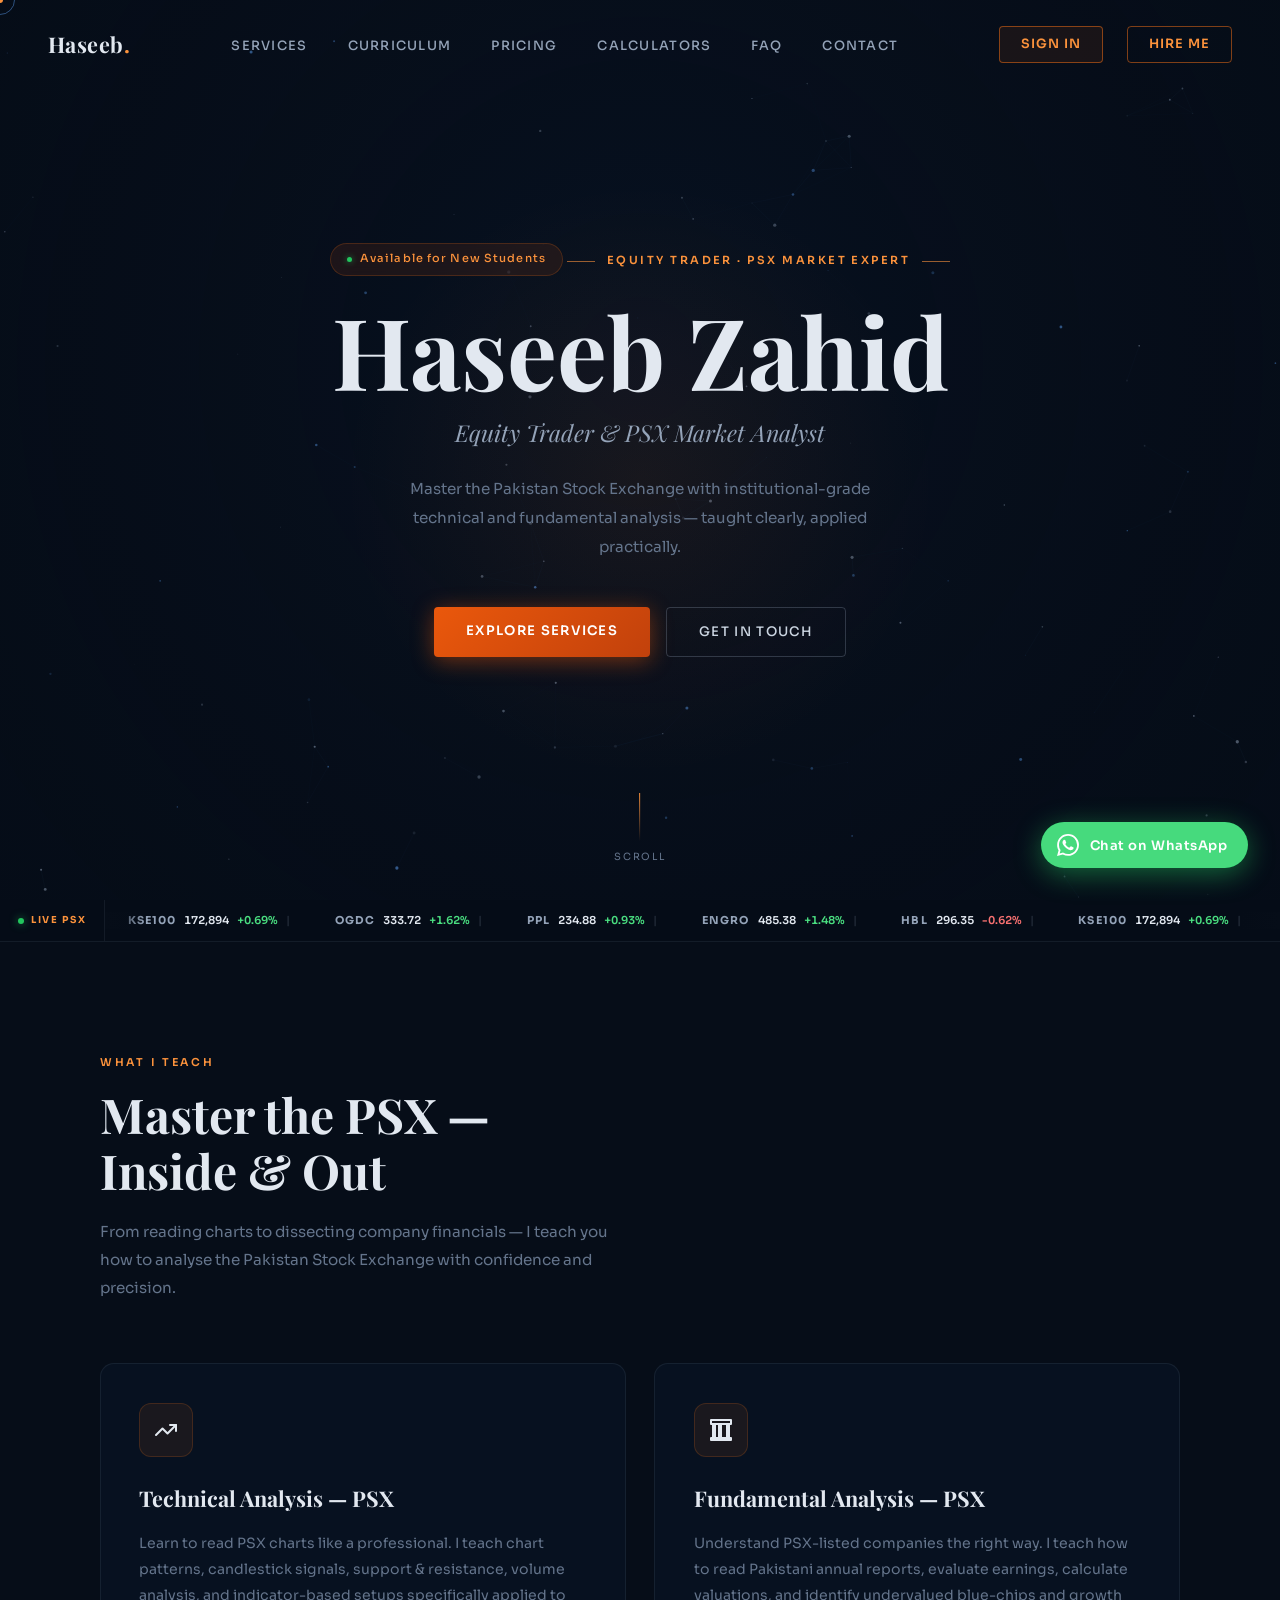
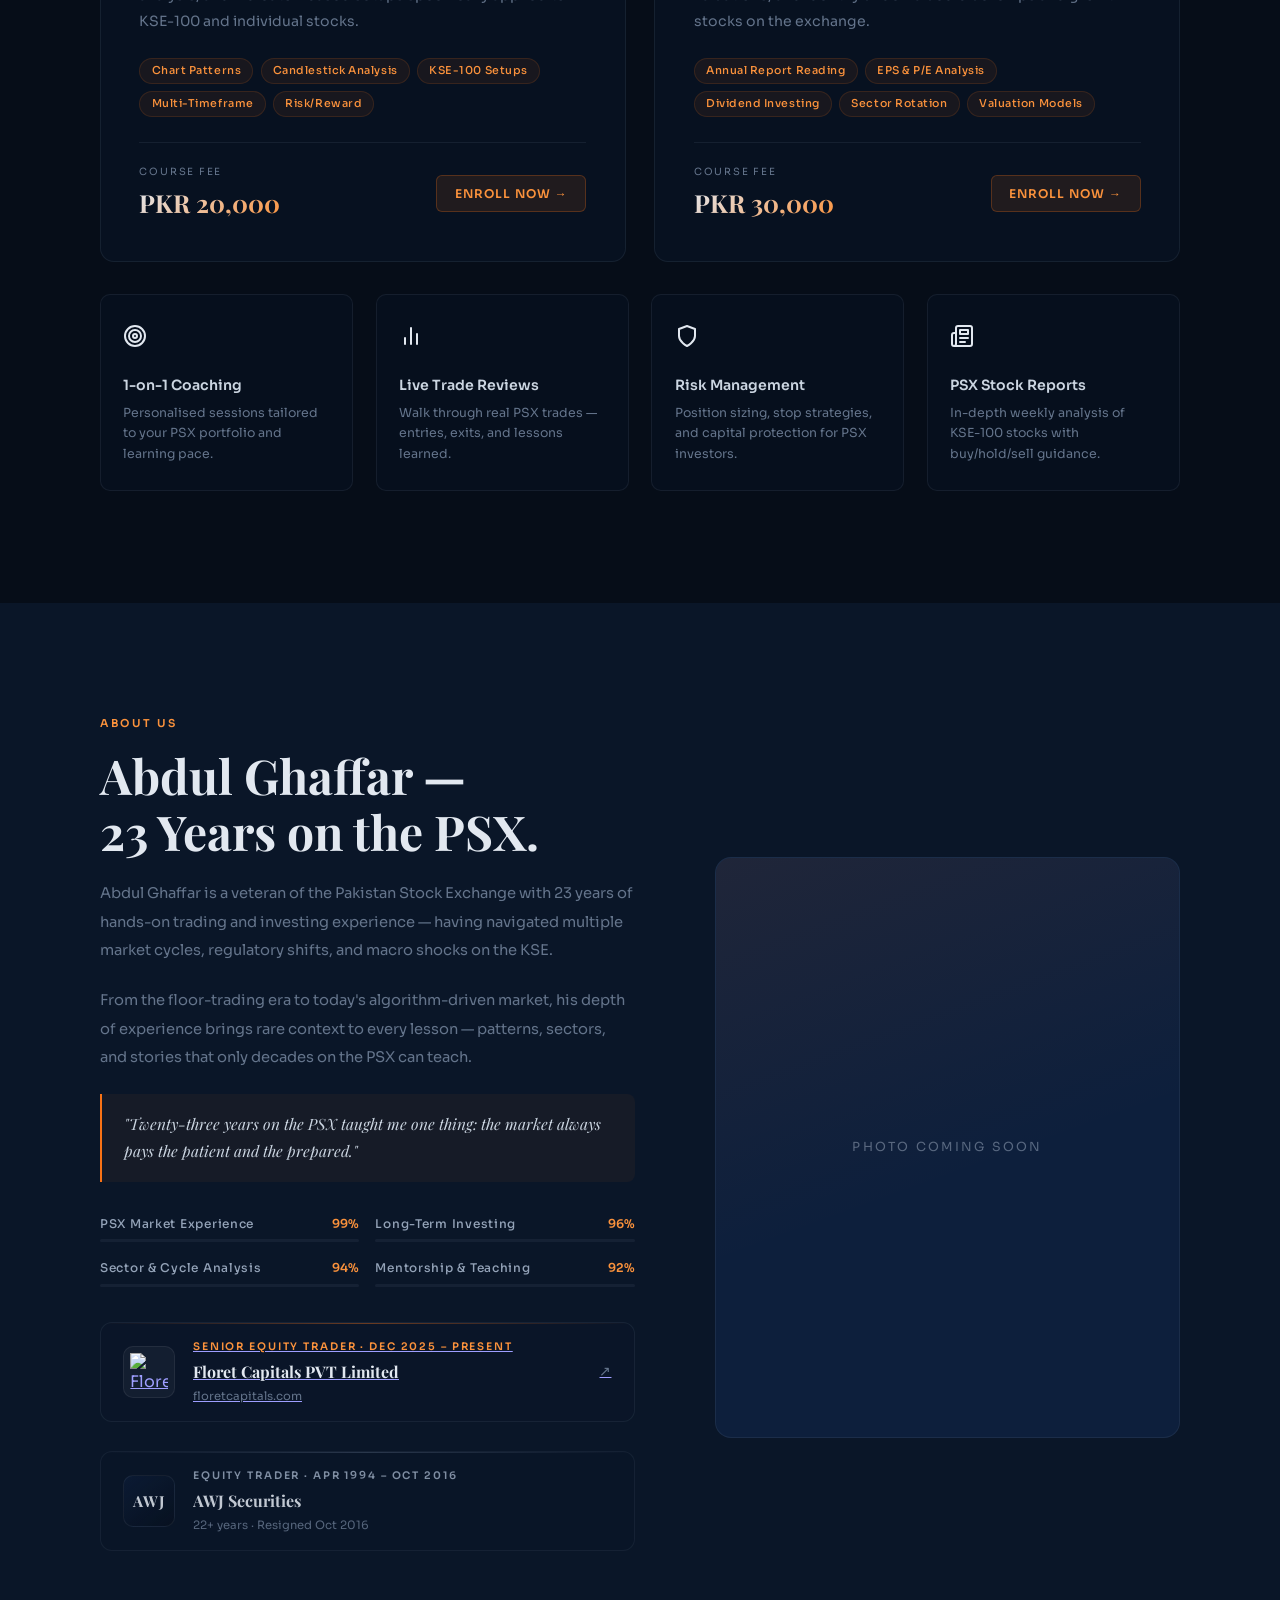
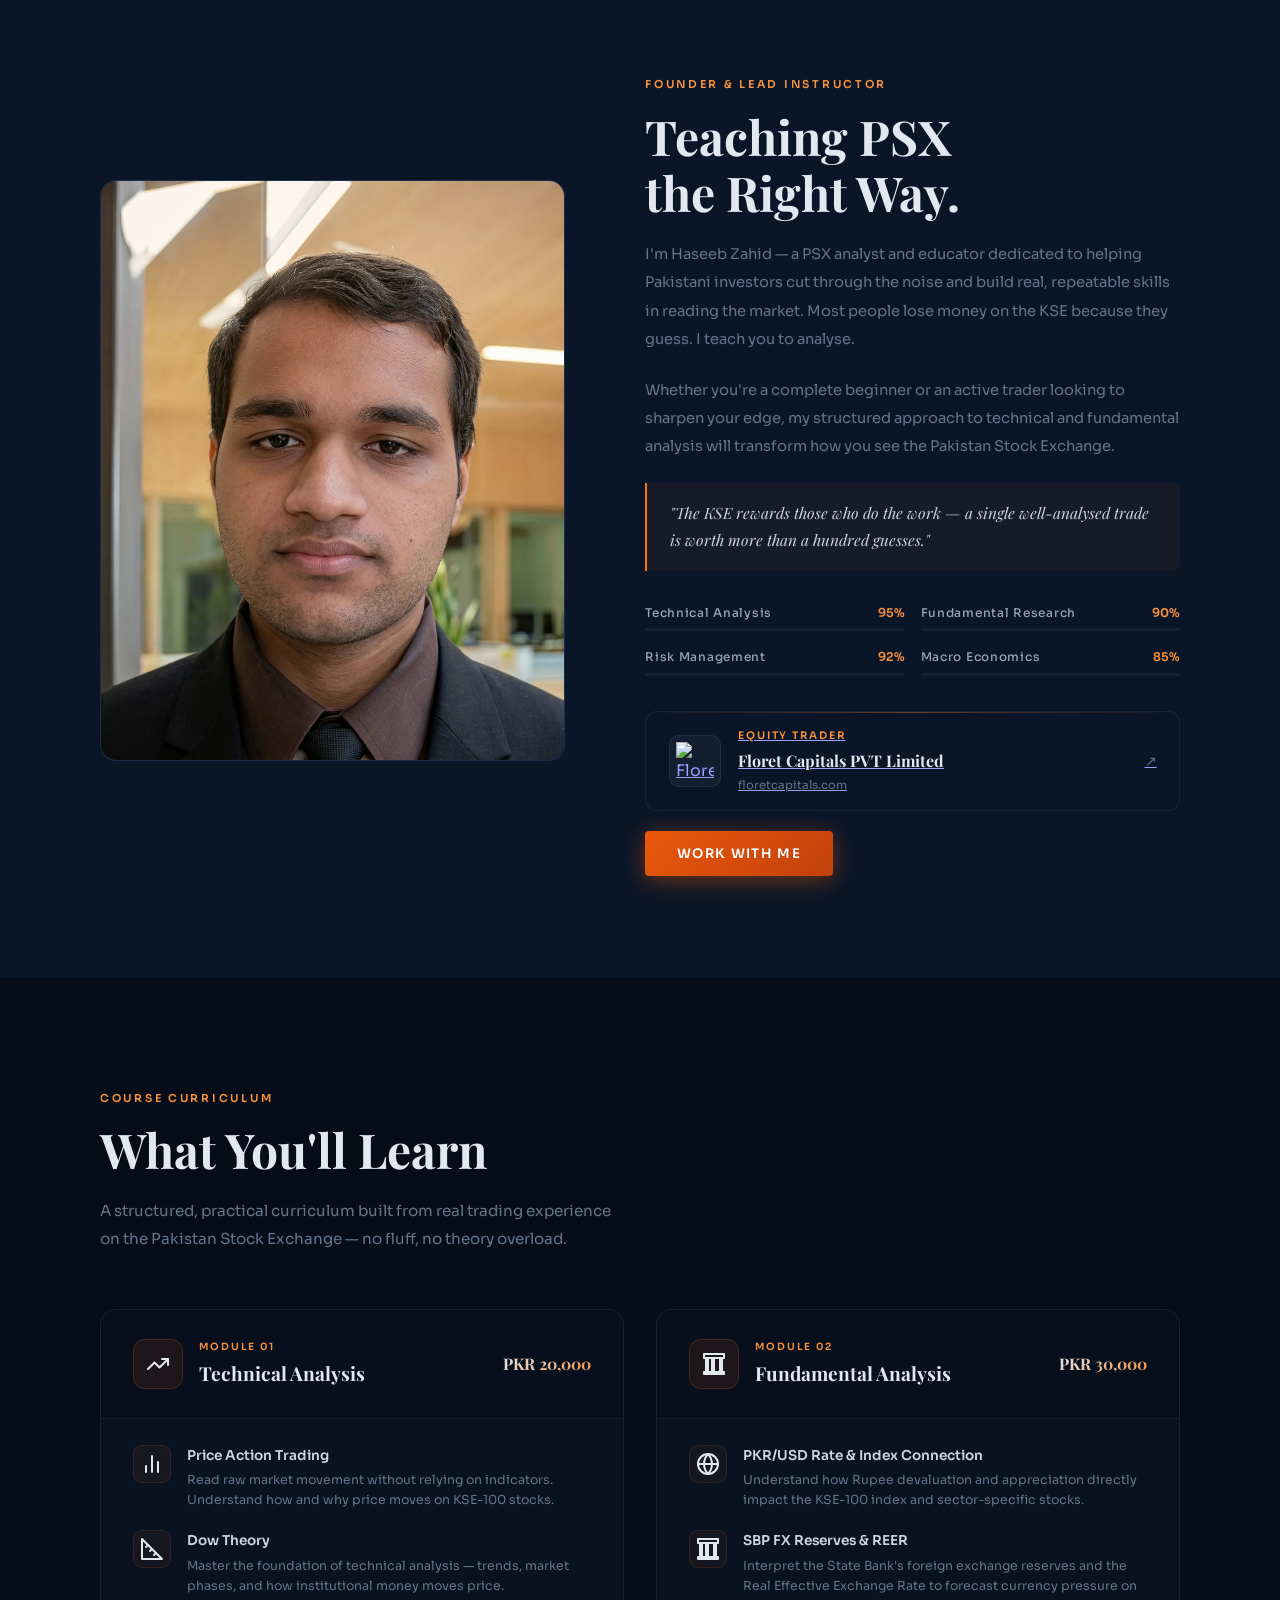
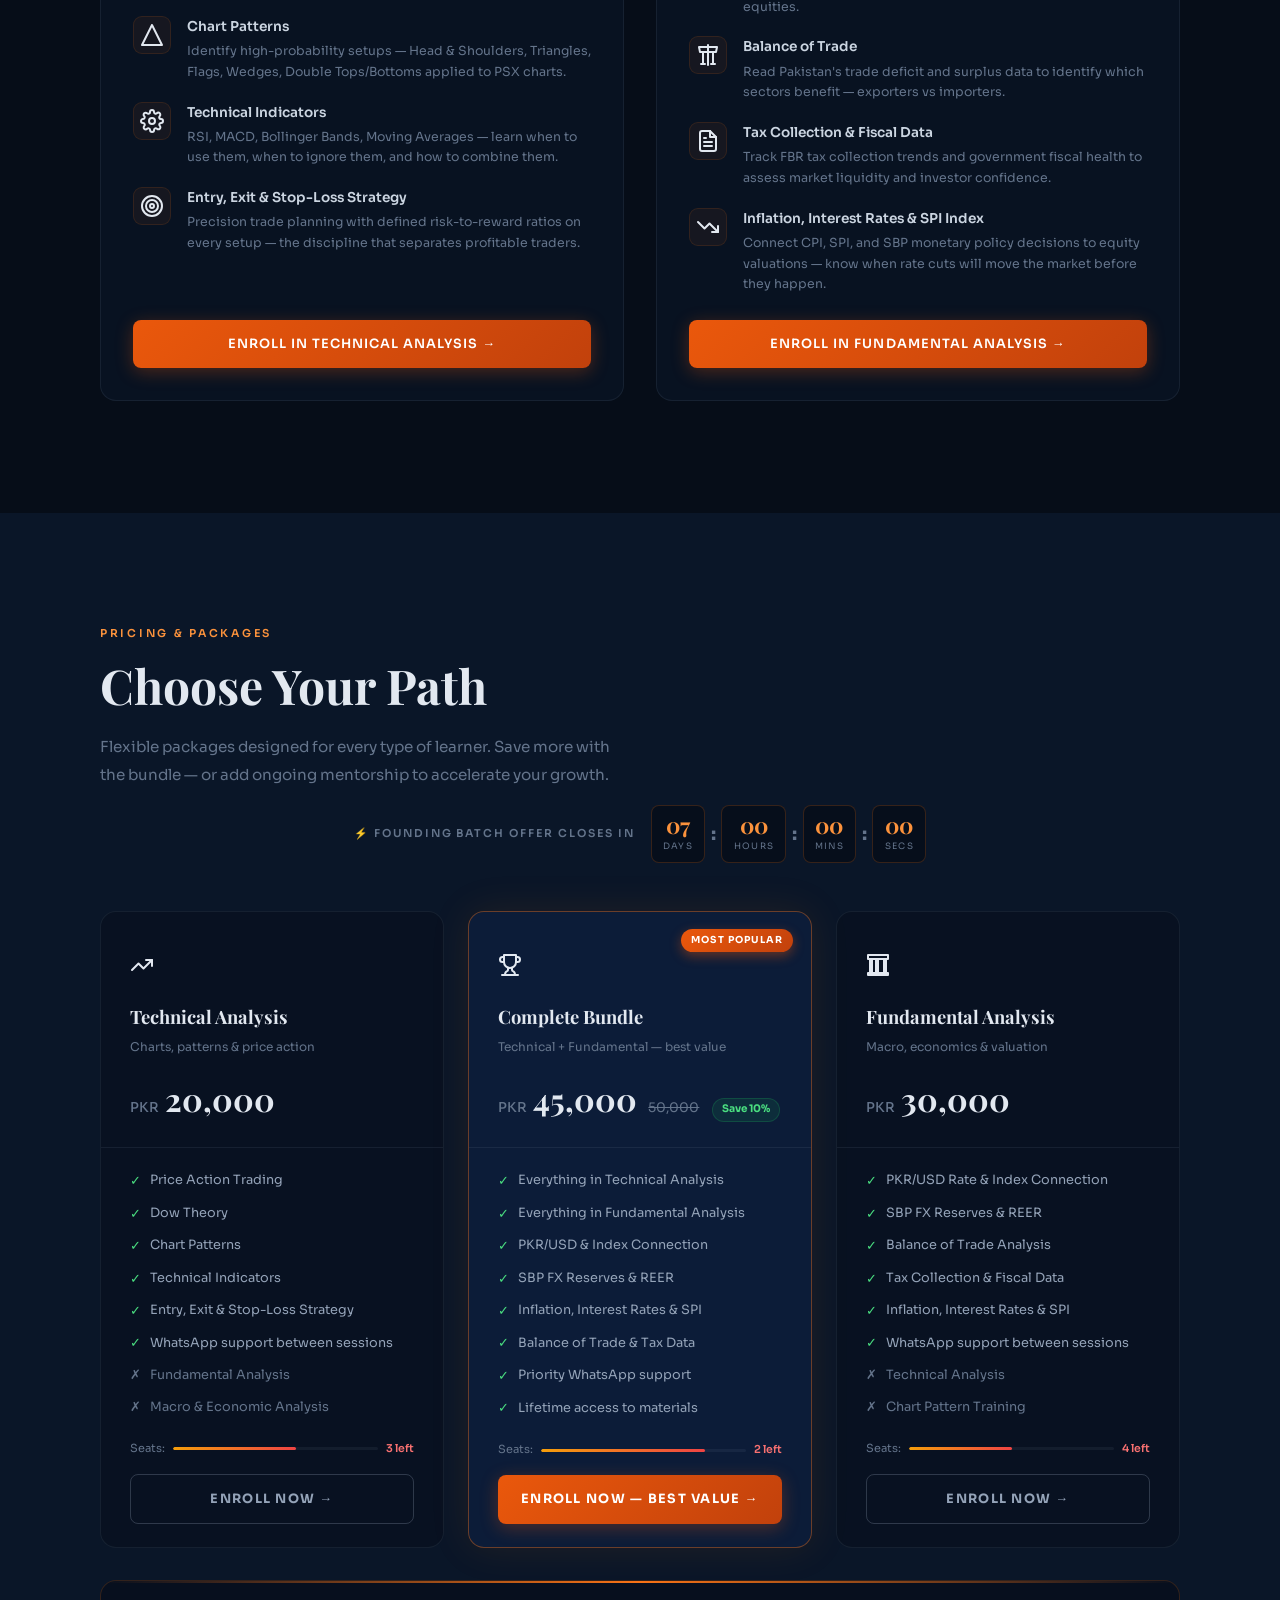
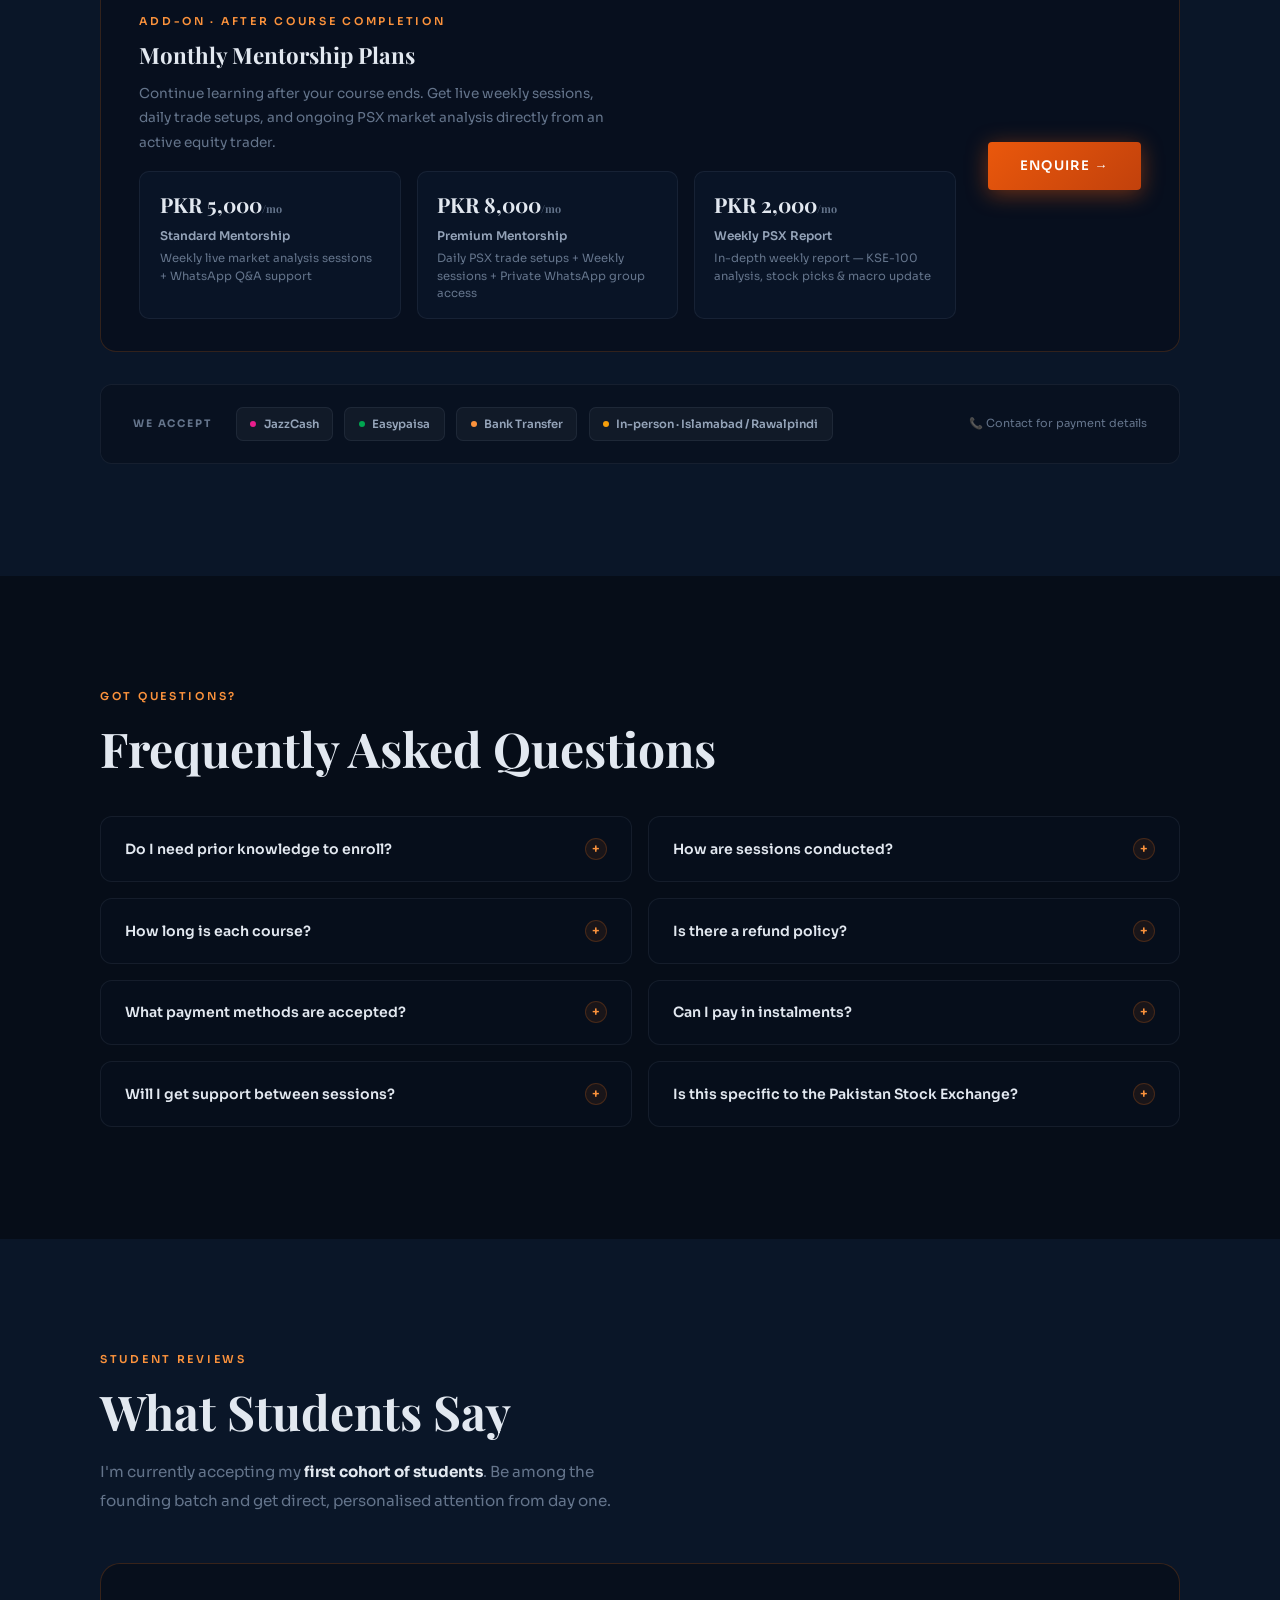
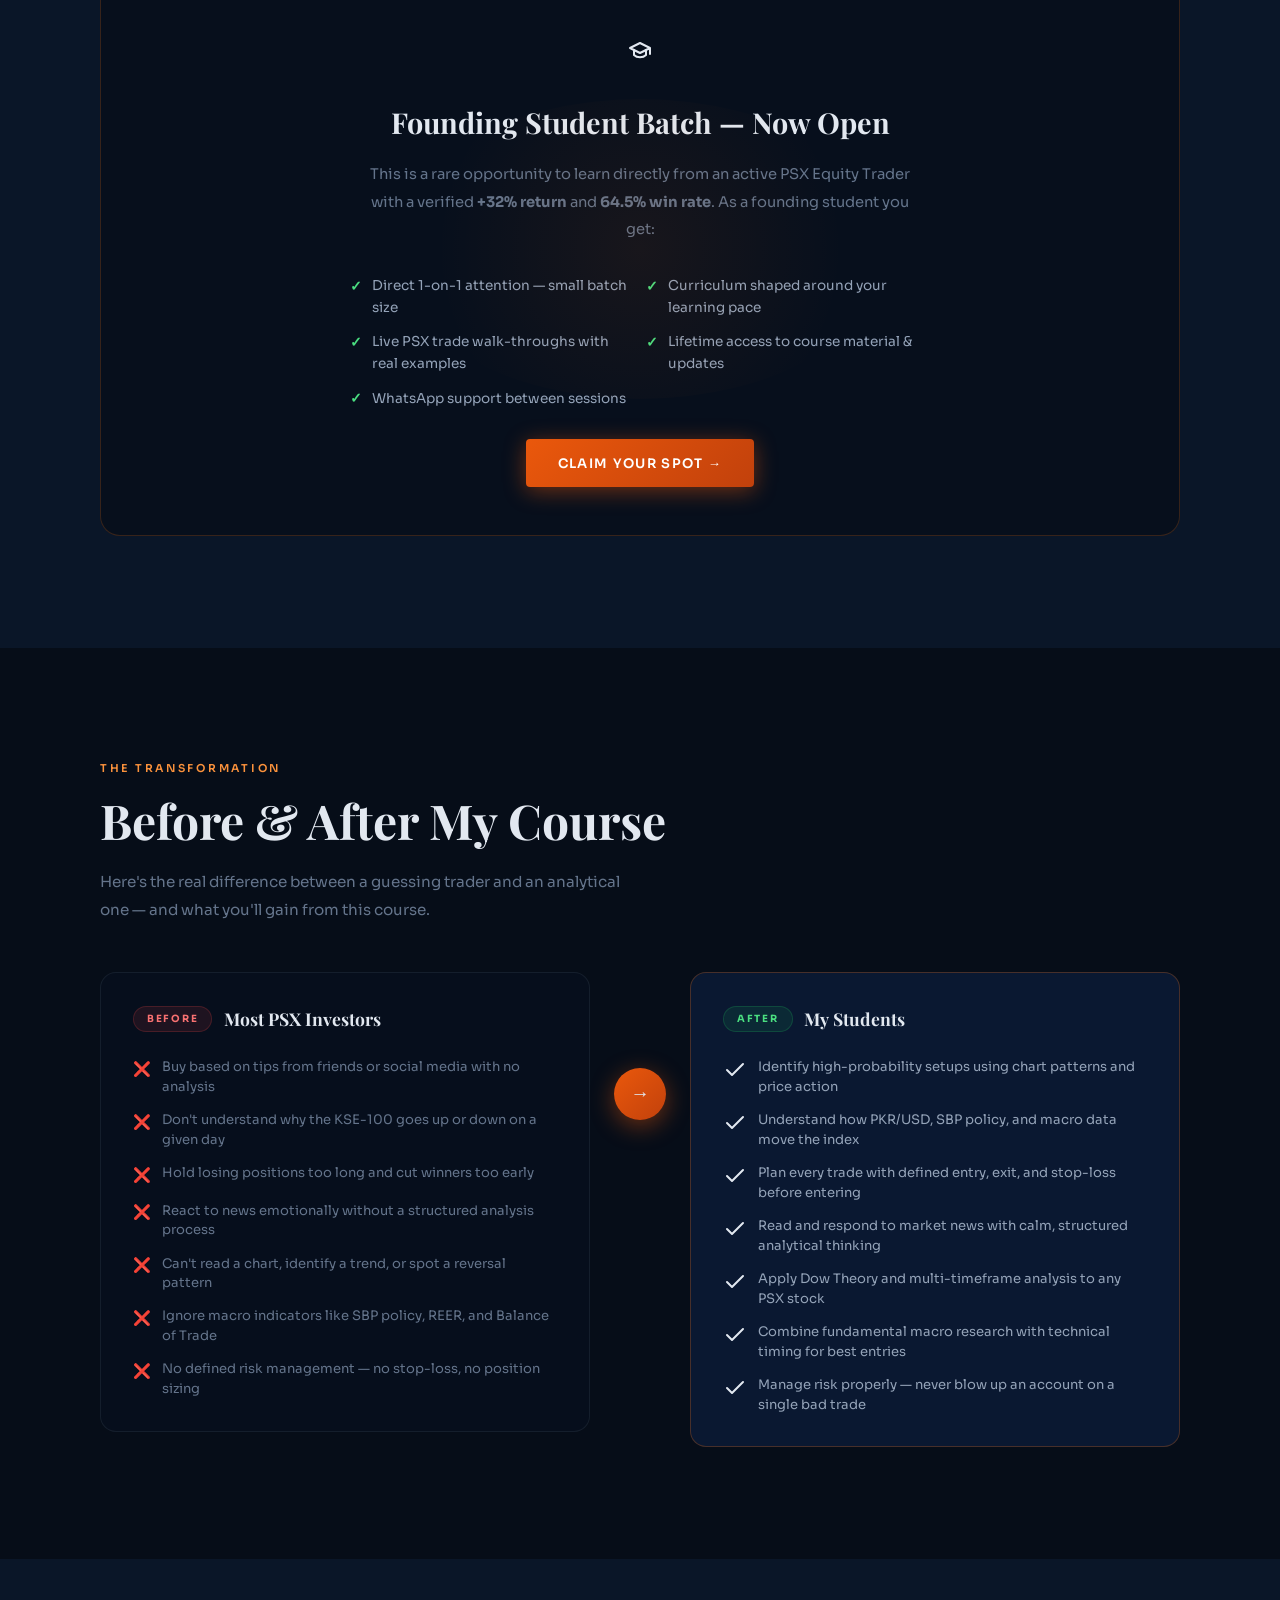
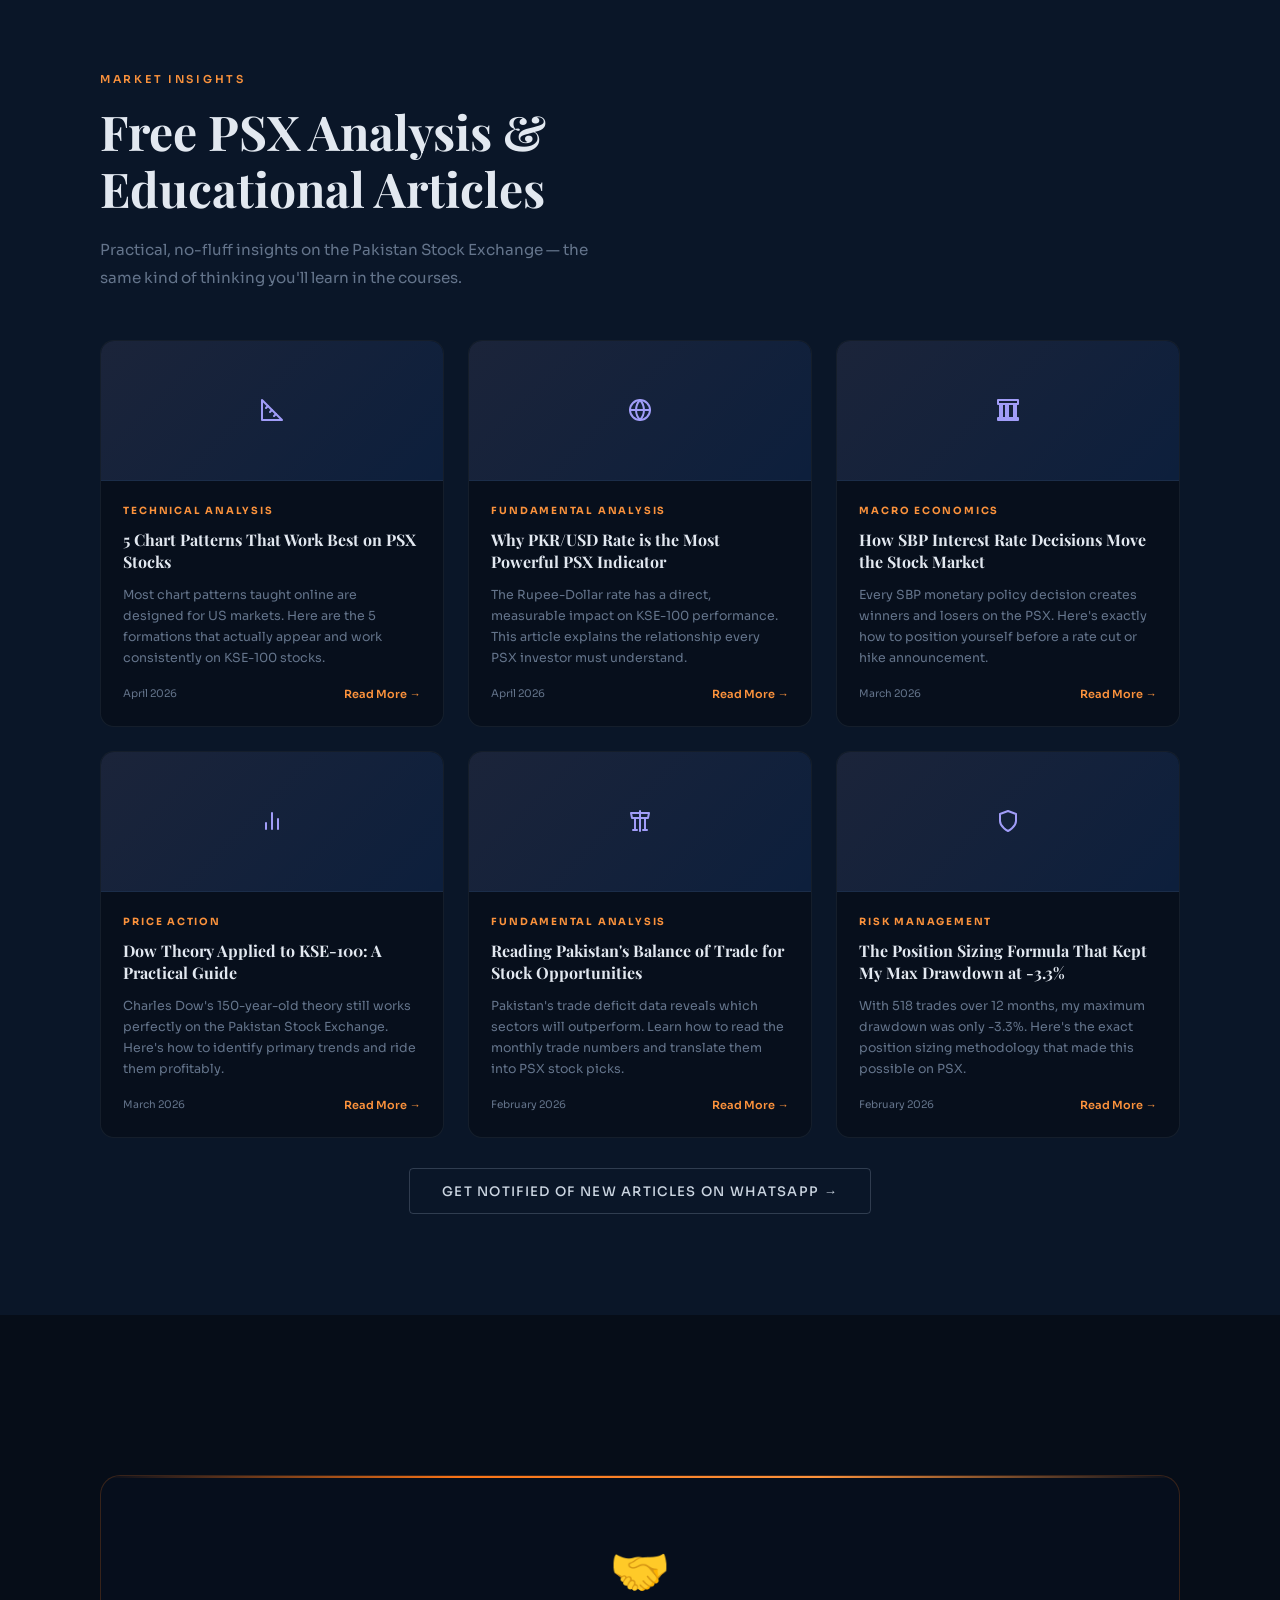
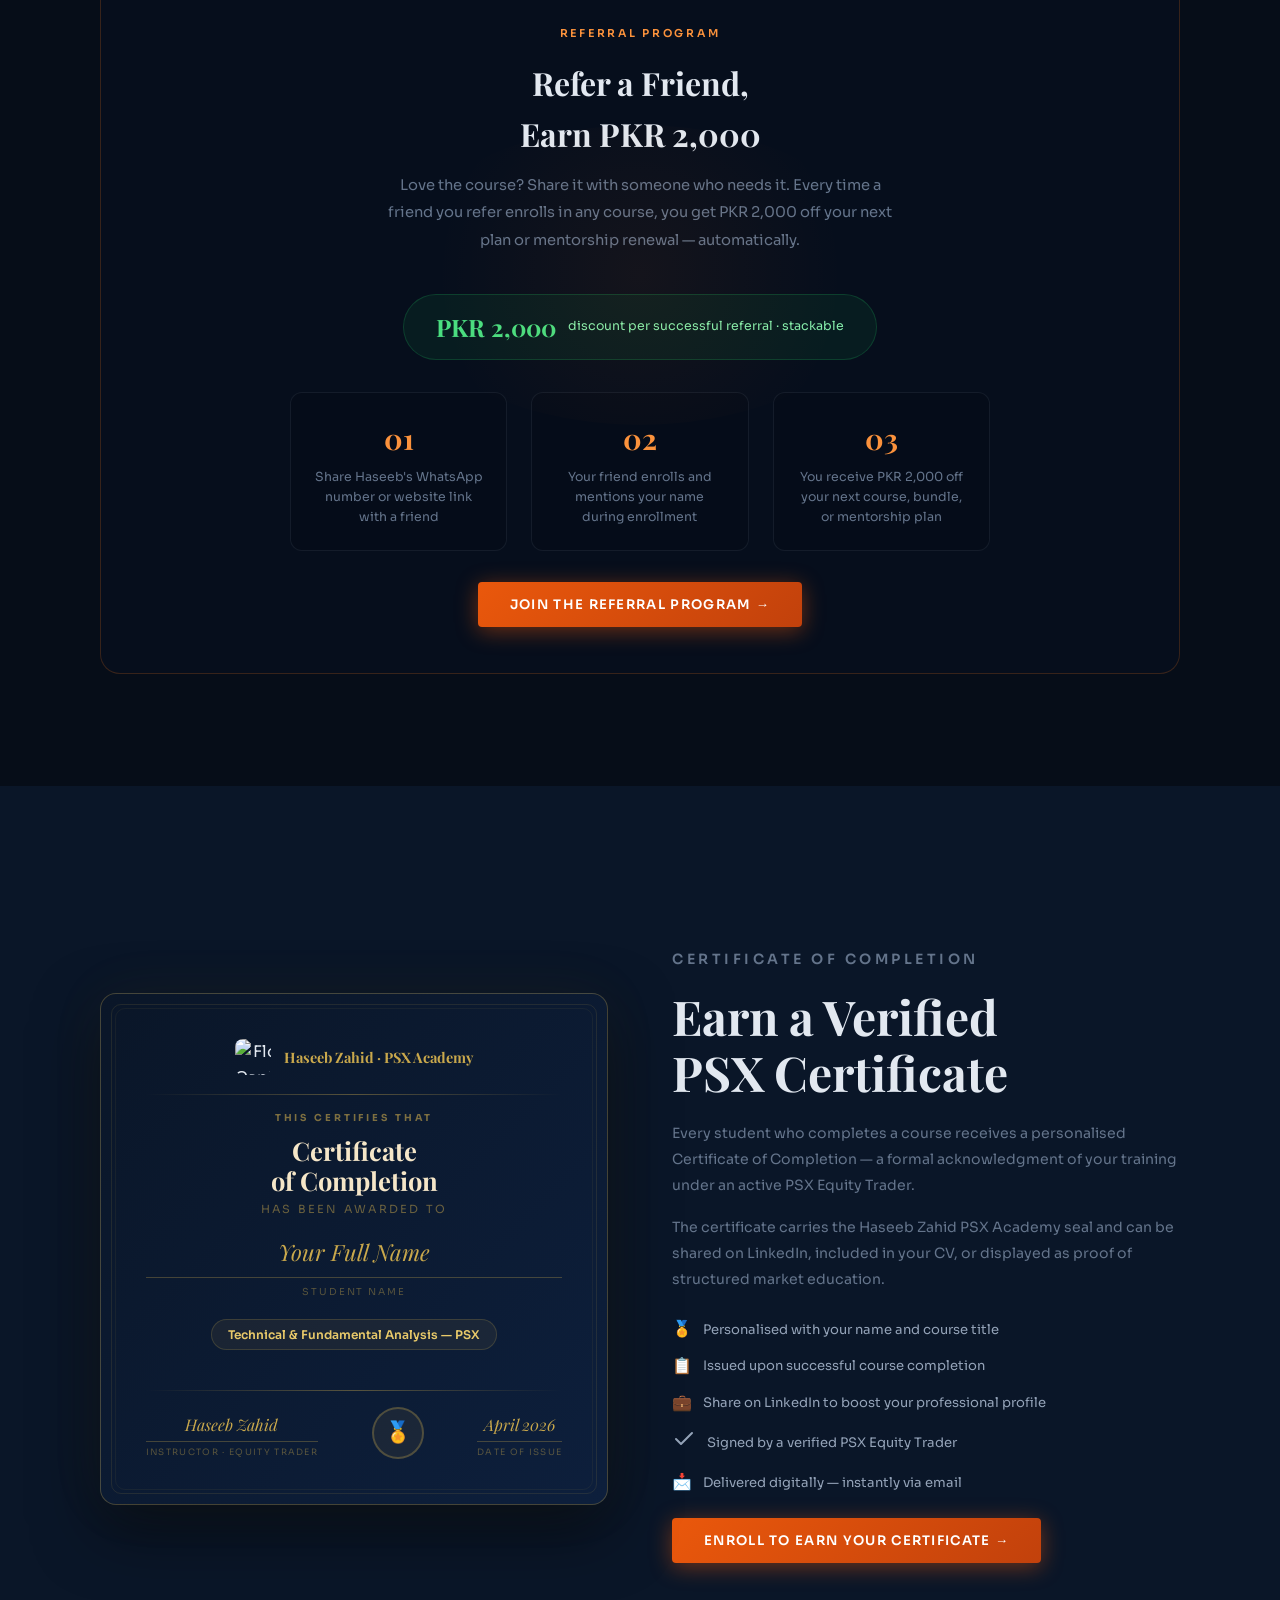
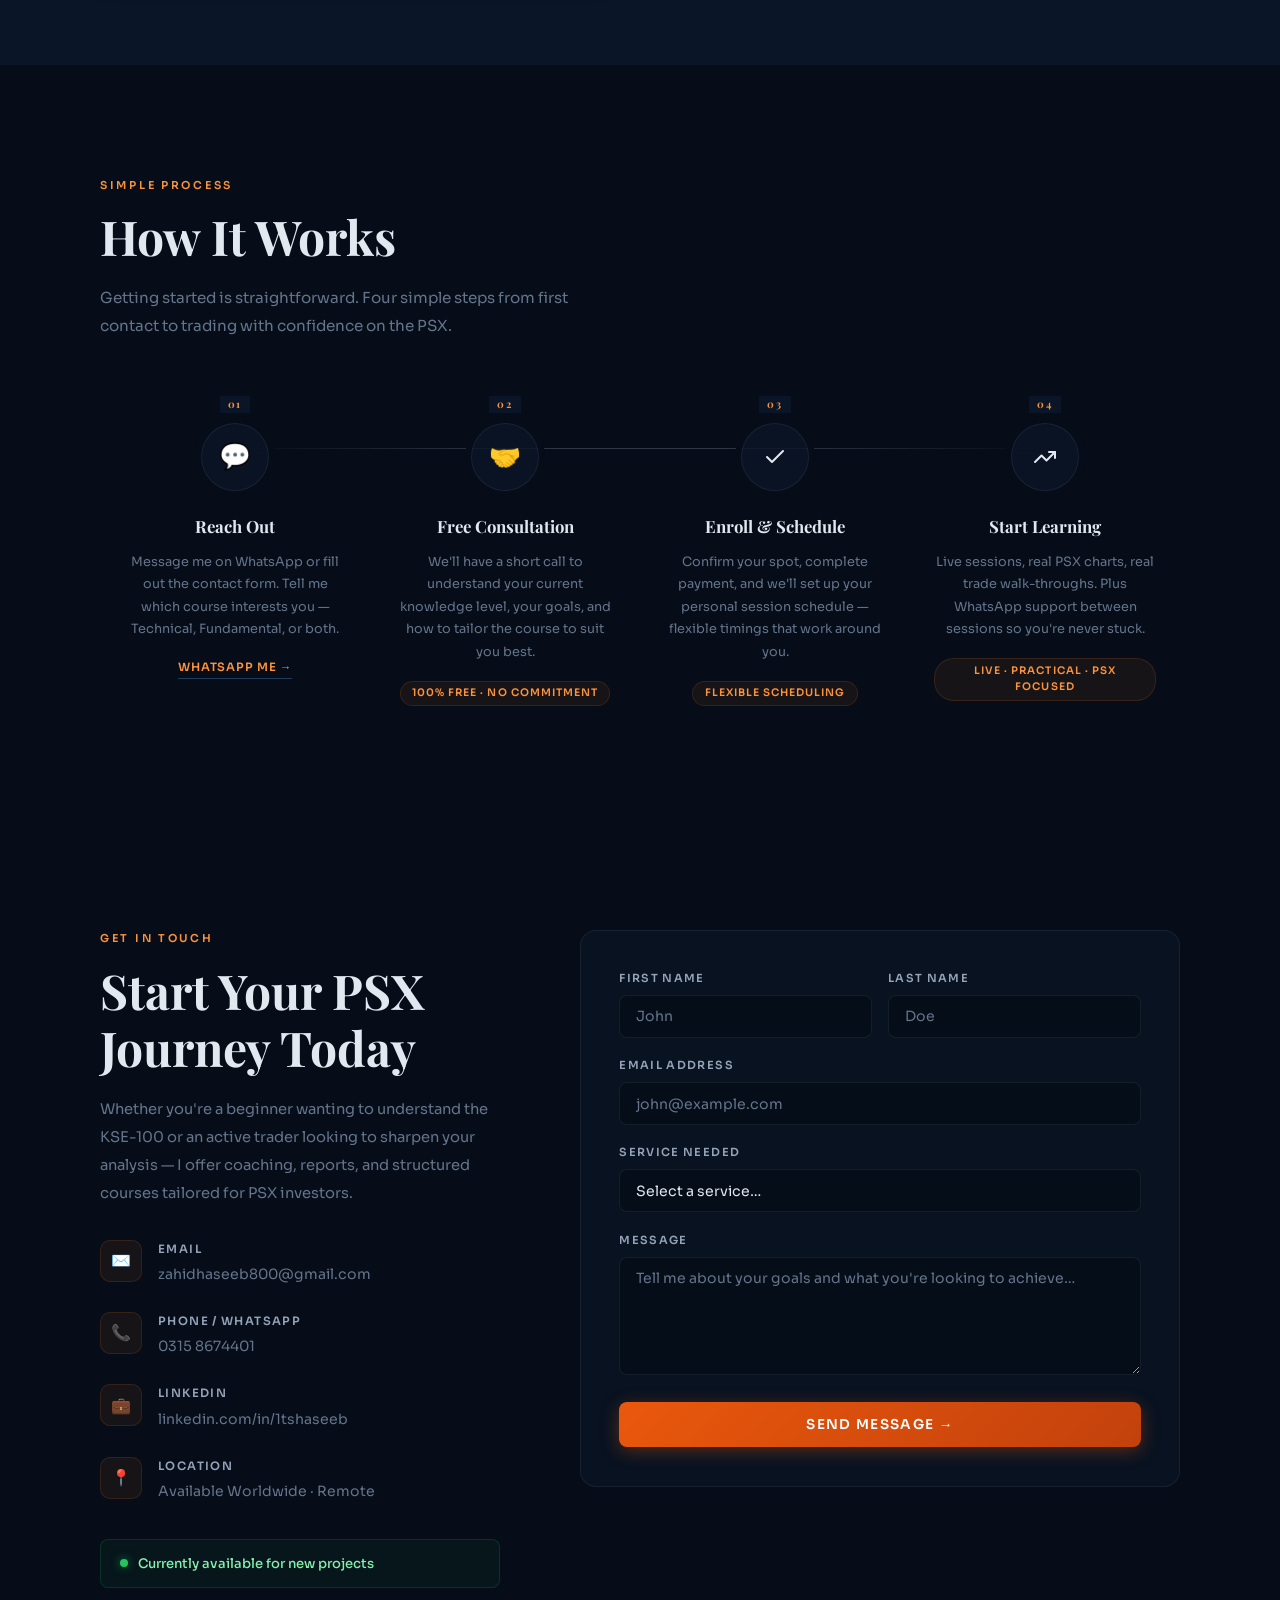
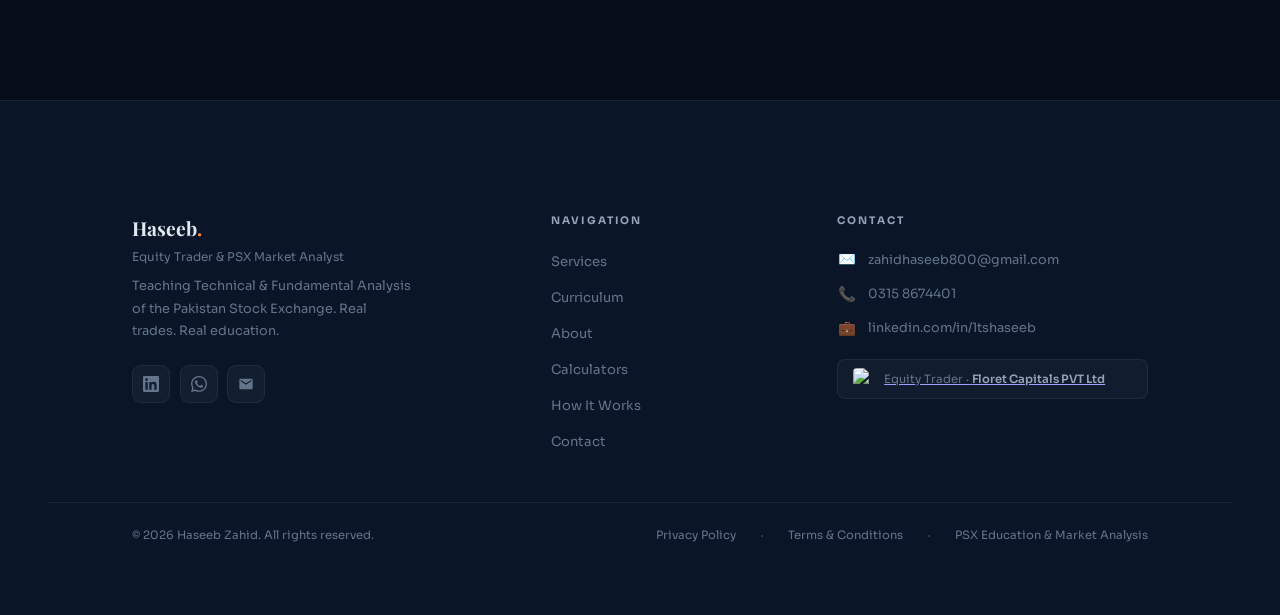
==== index.html @ de87b1c6 "feat: add PSX calculators page (position size + P&L with charges) - New calculators.html with two li" ====
<!DOCTYPE html>
<html lang="en">
<head>
  <meta charset="UTF-8">
  <meta name="viewport" content="width=device-width, initial-scale=1.0">
  <title>Haseeb Zahid — PSX Equity Trader & Market Analyst</title>
  <meta name="description" content="Learn Technical & Fundamental Analysis of the Pakistan Stock Exchange with Haseeb Zahid — Equity Trader at Floret Capitals. Price Action, Dow Theory, Chart Patterns, Macroeconomics & more.">
  <meta name="keywords" content="PSX analysis, Pakistan Stock Exchange, technical analysis Pakistan, fundamental analysis PSX, KSE-100, equity trader Pakistan, Haseeb Zahid, stock market course Pakistan, price action trading, chart patterns PSX">
  <meta name="author" content="Haseeb Zahid">
  <meta name="robots" content="index, follow">

  <!-- Open Graph (WhatsApp / LinkedIn / Facebook previews) -->
  <meta property="og:title" content="Haseeb Zahid — PSX Equity Trader & Market Analyst">
  <meta property="og:description" content="Learn Technical & Fundamental Analysis of the Pakistan Stock Exchange. Verified +32% trading return. 64.5% win rate. Now accepting founding students.">
  <meta property="og:image" content="assets/Gemini_Generated_Image_ah4fesah4fesah4f.webp">
  <meta property="og:type" content="website">
  <meta property="og:url" content="https://haseebzahid.com">
  <meta property="og:site_name" content="Haseeb Zahid">

  <!-- Twitter Card -->
  <meta name="twitter:card" content="summary_large_image">
  <meta name="twitter:title" content="Haseeb Zahid — PSX Equity Trader & Market Analyst">
  <meta name="twitter:description" content="Learn Technical & Fundamental Analysis on the Pakistan Stock Exchange. Verified +32% return. 64.5% win rate.">
  <meta name="twitter:image" content="assets/Gemini_Generated_Image_ah4fesah4fesah4f.webp">

  <!-- Canonical -->
  <link rel="canonical" href="https://haseebzahid.com">

  <!-- Favicon — place a 32x32 favicon.ico and 180x180 apple-touch-icon.png in the root -->
  <link rel="icon" type="image/x-icon" href="favicon.ico">
  <link rel="icon" type="image/png" sizes="32x32" href="favicon-32x32.webp">
  <link rel="apple-touch-icon" sizes="180x180" href="apple-touch-icon.webp">
  <meta name="theme-color" content="#060d18">

  <!-- JSON-LD Structured Data -->
  <script type="application/ld+json">
  {
    "@context": "https://schema.org",
    "@graph": [
      {
        "@type": "Person",
        "@id": "https://haseebzahid.com/#person",
        "name": "Haseeb Zahid",
        "jobTitle": "Equity Trader & PSX Market Analyst",
        "worksFor": {
          "@type": "Organization",
          "name": "Floret Capitals PVT Limited",
          "url": "https://floretcapitals.com"
        },
        "url": "https://haseebzahid.com",
        "email": "zahidhaseeb800@gmail.com",
        "telephone": "+923158674401",
        "sameAs": [
          "https://linkedin.com/in/1tshaseeb",
          "https://wa.me/923158674401"
        ],
        "knowsAbout": ["Pakistan Stock Exchange", "Technical Analysis", "Fundamental Analysis", "KSE-100", "Price Action Trading"]
      },
      {
        "@type": "LocalBusiness",
        "@id": "https://haseebzahid.com/#business",
        "name": "Haseeb Zahid — PSX Education",
        "description": "Learn Technical & Fundamental Analysis of the Pakistan Stock Exchange with Haseeb Zahid — verified equity trader with +32% return and 64.5% win rate.",
        "url": "https://haseebzahid.com",
        "telephone": "+923158674401",
        "email": "zahidhaseeb800@gmail.com",
        "founder": { "@id": "https://haseebzahid.com/#person" },
        "areaServed": "PK",
        "priceRange": "PKR 20,000 – PKR 30,000",
        "hasOfferCatalog": {
          "@type": "OfferCatalog",
          "name": "PSX Trading Courses",
          "itemListElement": [
            {
              "@type": "Offer",
              "itemOffered": {
                "@type": "Course",
                "name": "Technical Analysis of PSX",
                "description": "Price Action, Dow Theory, Chart Patterns, Technical Indicators applied to KSE-100 stocks."
              },
              "price": "20000",
              "priceCurrency": "PKR"
            },
            {
              "@type": "Offer",
              "itemOffered": {
                "@type": "Course",
                "name": "Fundamental Analysis of PSX",
                "description": "Financial statement analysis, macro economics, sector rotation applied to Pakistan Stock Exchange."
              },
              "price": "20000",
              "priceCurrency": "PKR"
            }
          ]
        }
      }
    ]
  }
  </script>

  <!-- Google Analytics GA4 / Plausible — [ACTION REQUIRED] Replace G-XXXXXXXXXX with your real tracking ID -->
  <script async src="https://www.googletagmanager.com/gtag/js?id=G-XXXXXXXXXX"></script>
  <script>
    window.dataLayer = window.dataLayer || [];
    function gtag(){dataLayer.push(arguments);}
    gtag('js', new Date());
    gtag('config', 'G-XXXXXXXXXX');
  </script>

  <link rel="preconnect" href="https://fonts.googleapis.com">
  <link rel="preconnect" href="https://fonts.gstatic.com" crossorigin>
  <link rel="preconnect" href="https://cdnjs.cloudflare.com" crossorigin>
  <link rel="preconnect" href="https://unpkg.com" crossorigin>
  <link rel="dns-prefetch" href="https://floretcapitals.com">
  <link href="https://fonts.googleapis.com/css2?family=Playfair+Display:ital,wght@0,400;0,600;0,700;1,400&family=Sora:wght@300;400;500;600;700&display=swap" rel="stylesheet">
  <link rel="stylesheet" href="style.css">
  <meta name="color-scheme" content="dark">
</head>
<body>

<a href="#hero" class="skip-link">Skip to main content</a>

<!-- CURSOR -->
<div class="cursor-dot" id="cDot" aria-hidden="true"></div>
<div class="cursor-ring" id="cRing" aria-hidden="true"></div>

<!-- NAV -->
<nav id="nav" aria-label="Primary">
  <a href="#hero" class="nav-logo">Haseeb<span>.</span></a>
  <ul class="nav-links" id="navLinks">
    <li><a href="#services">Services</a></li>
    <li><a href="#curriculum">Curriculum</a></li>
    <li><a href="#pricing">Pricing</a></li>
    <li><a href="calculators.html">Calculators</a></li>
    <li><a href="#faq">FAQ</a></li>
    <li><a href="#contact">Contact</a></li>
    <li class="mobile-only-cta"><a href="#" id="mobileSignin" class="btn-ghost" style="padding: 0.7rem 1.8rem; font-size: 0.8rem;">Sign In / Sign Up</a></li>
    <li class="mobile-only-cta"><a href="#contact" class="btn-primary" style="padding: 0.7rem 1.8rem; font-size: 0.8rem;">Hire Me</a></li>
  </ul>
  <div class="nav-right">
    <a href="#" class="nav-cta nav-signin" id="navSigninBtn">Sign In</a>
    <div class="nav-account hidden" id="navAccount">
      <span class="nav-account-name" id="navAccountName">Student</span>
      <a href="#" class="nav-logout" id="navLogoutBtn" title="Log out">Logout</a>
    </div>
    <a href="#contact" class="nav-cta">Hire Me</a>
    <div class="hamburger" id="hamburger">
      <div class="bar"></div>
      <div class="bar"></div>
      <div class="bar"></div>
    </div>
  </div>
</nav>

<!-- HERO -->
<section id="hero">
  <canvas id="hero-canvas"></canvas>
  <div class="hero-glow"></div>
  <div class="orb orb-1"></div>
  <div class="orb orb-2"></div>
  <div class="orb orb-3"></div>
  <div class="hero-content">
    <div class="hero-badge"><span class="dot"></span> Available for New Students</div>
    <div class="hero-eyebrow">Equity Trader · PSX Market Expert</div>
    <h1 class="hero-name">
      <span class="word">Haseeb</span>&nbsp;<span class="word">Zahid</span>
    </h1>
    <p class="hero-sub">Equity Trader &amp; PSX Market Analyst</p>
    <p class="hero-desc">Master the Pakistan Stock Exchange with institutional-grade technical and fundamental analysis — taught clearly, applied practically.</p>
    <div class="hero-btns">
      <a href="#services" class="btn-primary">Explore Services</a>
      <a href="#contact" class="btn-ghost">Get In Touch</a>
    </div>
  </div>
  <div class="scroll-hint">
    <div class="scroll-hint-line"></div>
    <span>Scroll</span>
  </div>
</section>

<!-- PSX LIVE TICKER -->
<div id="kse-ticker-wrap" role="marquee" aria-label="Live PSX market ticker">
  <div class="kse-ticker-label"><div class="kse-dot"></div> LIVE PSX</div>
  <div class="kse-ticker-scroll">
    <div class="kse-ticker-track" id="ticker-track">
      <div class="kt-item"><span class="kt-sym">KSE100</span> <span class="kt-val">—</span> <span class="kt-val">—</span> <span class="kt-sep">|</span></div>
    </div>
  </div>
</div>
<script>
(function () {
  const track = document.getElementById('ticker-track');
  if (!track) return;
  const escape = (s) => String(s).replace(/[&<>"']/g, c => ({'&':'&amp;','<':'&lt;','>':'&gt;','"':'&quot;',"'":'&#39;'}[c]));
  fetch('ticker.json', { cache: 'no-store' })
    .then(r => r.ok ? r.json() : Promise.reject())
    .then(payload => {
      const items = Array.isArray(payload?.items) ? payload.items : [];
      if (items.length === 0) return;
      const renderItem = (it) => {
        const cls = it.dir === 'neg' ? 'kt-neg' : 'kt-pos';
        return `<div class="kt-item"><span class="kt-sym">${escape(it.sym)}</span> <span class="kt-val">${escape(it.val)}</span> <span class="kt-val ${cls}">${escape(it.chg)}</span> <span class="kt-sep">|</span></div>`;
      };
      // Duplicate for seamless marquee loop
      track.innerHTML = items.map(renderItem).join('') + items.map(renderItem).join('');
    })
    .catch(() => { /* keep placeholder */ });
})();
</script>

<!-- SERVICES -->
<section id="services">
  <div class="s-inner">
    <div class="svc-header">
      <p class="s-label" id="svc-lbl">What I Teach</p>
      <h2 class="s-title" id="svc-ttl">Master the PSX —<br>Inside &amp; Out</h2>
      <p class="s-sub" id="svc-sub">From reading charts to dissecting company financials — I teach you how to analyse the Pakistan Stock Exchange with confidence and precision.</p>
    </div>
    <div class="svc-main">
      <div class="card-main">
        <div class="c-icon"><svg xmlns="http://www.w3.org/2000/svg" width="24" height="24" viewBox="0 0 24 24" fill="none" stroke="currentColor" stroke-width="2" stroke-linecap="round" stroke-linejoin="round"><polyline points="22 7 13.5 15.5 8.5 10.5 2 17"></polyline><polyline points="16 7 22 7 22 13"></polyline></svg></div>
        <h3 class="c-title">Technical Analysis — PSX</h3>
        <p class="c-desc">Learn to read PSX charts like a professional. I teach chart patterns, candlestick signals, support &amp; resistance, volume analysis, and indicator-based setups specifically applied to KSE-100 and individual stocks.</p>
        <div class="c-tags">
          <span class="tag">Chart Patterns</span>
          <span class="tag">Candlestick Analysis</span>
          <span class="tag">KSE-100 Setups</span>
          <span class="tag">Multi-Timeframe</span>
          <span class="tag">Risk/Reward</span>
        </div>
        <div class="c-price">
          <div class="c-price-divider"></div>
          <div class="c-price-row">
            <div>
              <div class="c-price-lbl">Course Fee</div>
              <div class="c-price-amt">PKR 20,000</div>
            </div>
            <a href="#contact" class="c-enroll">Enroll Now →</a>
          </div>
        </div>
        <span class="c-arrow">↗</span>
      </div>
      <div class="card-main">
        <div class="c-icon"><svg xmlns="http://www.w3.org/2000/svg" width="24" height="24" viewBox="0 0 24 24" fill="none" stroke="currentColor" stroke-width="2" stroke-linecap="round" stroke-linejoin="round"><rect x="2" y="20" width="20" height="2"></rect><rect x="2" y="2" width="20" height="4"></rect><rect x="4" y="6" width="2" height="14"></rect><rect x="10" y="6" width="2" height="14"></rect><rect x="18" y="6" width="2" height="14"></rect></svg></div>
        <h3 class="c-title">Fundamental Analysis — PSX</h3>
        <p class="c-desc">Understand PSX-listed companies the right way. I teach how to read Pakistani annual reports, evaluate earnings, calculate valuations, and identify undervalued blue-chips and growth stocks on the exchange.</p>
        <div class="c-tags">
          <span class="tag">Annual Report Reading</span>
          <span class="tag">EPS &amp; P/E Analysis</span>
          <span class="tag">Dividend Investing</span>
          <span class="tag">Sector Rotation</span>
          <span class="tag">Valuation Models</span>
        </div>
        <div class="c-price">
          <div class="c-price-divider"></div>
          <div class="c-price-row">
            <div>
              <div class="c-price-lbl">Course Fee</div>
              <div class="c-price-amt">PKR 30,000</div>
            </div>
            <a href="#contact" class="c-enroll">Enroll Now →</a>
          </div>
        </div>
        <span class="c-arrow">↗</span>
      </div>
    </div>
    <div class="svc-sub">
      <div class="card-sub">
        <div class="sub-icon"><svg xmlns="http://www.w3.org/2000/svg" width="24" height="24" viewBox="0 0 24 24" fill="none" stroke="currentColor" stroke-width="2" stroke-linecap="round" stroke-linejoin="round"><circle cx="12" cy="12" r="10"></circle><circle cx="12" cy="12" r="6"></circle><circle cx="12" cy="12" r="2"></circle></svg></div>
        <div class="sub-title">1-on-1 Coaching</div>
        <div class="sub-desc">Personalised sessions tailored to your PSX portfolio and learning pace.</div>
      </div>
      <div class="card-sub">
        <div class="sub-icon"><svg xmlns="http://www.w3.org/2000/svg" width="24" height="24" viewBox="0 0 24 24" fill="none" stroke="currentColor" stroke-width="2" stroke-linecap="round" stroke-linejoin="round"><line x1="18" y1="20" x2="18" y2="10"></line><line x1="12" y1="20" x2="12" y2="4"></line><line x1="6" y1="20" x2="6" y2="14"></line></svg></div>
        <div class="sub-title">Live Trade Reviews</div>
        <div class="sub-desc">Walk through real PSX trades — entries, exits, and lessons learned.</div>
      </div>
      <div class="card-sub">
        <div class="sub-icon"><svg xmlns="http://www.w3.org/2000/svg" width="24" height="24" viewBox="0 0 24 24" fill="none" stroke="currentColor" stroke-width="2" stroke-linecap="round" stroke-linejoin="round"><path d="M12 22s8-4 8-10V5l-8-3-8 3v7c0 6 8 10 8 10z"></path></svg></div>
        <div class="sub-title">Risk Management</div>
        <div class="sub-desc">Position sizing, stop strategies, and capital protection for PSX investors.</div>
      </div>
      <div class="card-sub">
        <div class="sub-icon"><svg xmlns="http://www.w3.org/2000/svg" width="24" height="24" viewBox="0 0 24 24" fill="none" stroke="currentColor" stroke-width="2" stroke-linecap="round" stroke-linejoin="round"><path d="M4 22h16a2 2 0 0 0 2-2V4a2 2 0 0 0-2-2H8a2 2 0 0 0-2 2v16a2 2 0 0 1-2 2Zm0 0a2 2 0 0 1-2-2v-9c0-1.1.9-2 2-2h2"></path><path d="M18 14h-8"></path><path d="M15 18h-5"></path><path d="M10 6h8v4h-8V6Z"></path></svg></div>
        <div class="sub-title">PSX Stock Reports</div>
        <div class="sub-desc">In-depth weekly analysis of KSE-100 stocks with buy/hold/sell guidance.</div>
      </div>
    </div>
  </div>
</section>

<!-- ABOUT -->
<section id="about">
  <div class="s-inner">
    <div class="about-grid about-grid--reverse">
      <div class="about-img-wrap">
        <div class="about-img-frame about-img-frame--placeholder" aria-label="Photo coming soon">
          <span class="about-img-placeholder-text">Photo Coming Soon</span>
        </div>
        <div class="about-deco"></div>
      </div>
      <div class="about-txt">
        <p class="s-label">About Us</p>
        <h2 class="s-title">Abdul Ghaffar —<br>23 Years on the PSX.</h2>
        <p class="about-body">Abdul Ghaffar is a veteran of the Pakistan Stock Exchange with 23 years of hands-on trading and investing experience — having navigated multiple market cycles, regulatory shifts, and macro shocks on the KSE.</p>
        <p class="about-body">From the floor-trading era to today's algorithm-driven market, his depth of experience brings rare context to every lesson — patterns, sectors, and stories that only decades on the PSX can teach.</p>
        <div class="about-quote">
          <p>"Twenty-three years on the PSX taught me one thing: the market always pays the patient and the prepared."</p>
        </div>
        <div class="skills">
          <div>
            <div class="sk-hd"><span class="sk-name">PSX Market Experience</span><span class="sk-pct">99%</span></div>
            <div class="sk-bar"><div class="sk-fill" data-w="99"></div></div>
          </div>
          <div>
            <div class="sk-hd"><span class="sk-name">Long-Term Investing</span><span class="sk-pct">96%</span></div>
            <div class="sk-bar"><div class="sk-fill" data-w="96"></div></div>
          </div>
          <div>
            <div class="sk-hd"><span class="sk-name">Sector &amp; Cycle Analysis</span><span class="sk-pct">94%</span></div>
            <div class="sk-bar"><div class="sk-fill" data-w="94"></div></div>
          </div>
          <div>
            <div class="sk-hd"><span class="sk-name">Mentorship &amp; Teaching</span><span class="sk-pct">92%</span></div>
            <div class="sk-bar"><div class="sk-fill" data-w="92"></div></div>
          </div>
        </div>
        <a href="https://floretcapitals.com" target="_blank" rel="noopener noreferrer" class="company-badge">
          <div class="company-logo-wrap">
            <img src="https://floretcapitals.com/wp-content/uploads/2024/10/cropped-cropped-Floret-Icon.png" alt="Floret Capitals logo" loading="lazy" decoding="async" width="64" height="64">
          </div>
          <div class="company-info">
            <div class="company-role">Senior Equity Trader · Dec 2025 – Present</div>
            <div class="company-name">Floret Capitals PVT Limited</div>
            <span class="company-link">floretcapitals.com</span>
          </div>
          <span class="company-arrow">↗</span>
        </a>
        <div class="company-badge company-badge--past">
          <div class="company-logo-wrap company-logo-wrap--initials"><span>AWJ</span></div>
          <div class="company-info">
            <div class="company-role">Equity Trader · Apr 1994 – Oct 2016</div>
            <div class="company-name">AWJ Securities</div>
            <span class="company-link">22+ years · Resigned Oct 2016</span>
          </div>
        </div>
      </div>
    </div>

    <div class="about-grid">
      <div class="about-img-wrap" id="aImg">
        <div class="about-img-frame">
          <img src="assets/Gemini_Generated_Image_ah4fesah4fesah4f.webp" alt="Portrait of Haseeb Zahid, equity trader and PSX market analyst" loading="lazy" decoding="async" width="800" height="800">
        </div>
        <div class="about-deco"></div>
      </div>
      <div class="about-txt" id="aTxt">
        <p class="s-label">Founder &amp; Lead Instructor</p>
        <h2 class="s-title">Teaching PSX<br>the Right Way.</h2>
        <p class="about-body">I'm Haseeb Zahid — a PSX analyst and educator dedicated to helping Pakistani investors cut through the noise and build real, repeatable skills in reading the market. Most people lose money on the KSE because they guess. I teach you to analyse.</p>
        <p class="about-body">Whether you're a complete beginner or an active trader looking to sharpen your edge, my structured approach to technical and fundamental analysis will transform how you see the Pakistan Stock Exchange.</p>
        <div class="about-quote">
          <p>"The KSE rewards those who do the work — a single well-analysed trade is worth more than a hundred guesses."</p>
        </div>
        <div class="skills">
          <div>
            <div class="sk-hd"><span class="sk-name">Technical Analysis</span><span class="sk-pct">95%</span></div>
            <div class="sk-bar"><div class="sk-fill" data-w="95"></div></div>
          </div>
          <div>
            <div class="sk-hd"><span class="sk-name">Fundamental Research</span><span class="sk-pct">90%</span></div>
            <div class="sk-bar"><div class="sk-fill" data-w="90"></div></div>
          </div>
          <div>
            <div class="sk-hd"><span class="sk-name">Risk Management</span><span class="sk-pct">92%</span></div>
            <div class="sk-bar"><div class="sk-fill" data-w="92"></div></div>
          </div>
          <div>
            <div class="sk-hd"><span class="sk-name">Macro Economics</span><span class="sk-pct">85%</span></div>
            <div class="sk-bar"><div class="sk-fill" data-w="85"></div></div>
          </div>
        </div>
        <a href="https://floretcapitals.com" target="_blank" rel="noopener noreferrer" class="company-badge">
          <div class="company-logo-wrap">
            <img src="https://floretcapitals.com/wp-content/uploads/2024/10/cropped-cropped-Floret-Icon.png" alt="Floret Capitals logo" loading="lazy" decoding="async" width="64" height="64">
          </div>
          <div class="company-info">
            <div class="company-role">Equity Trader</div>
            <div class="company-name">Floret Capitals PVT Limited</div>
            <span class="company-link">floretcapitals.com</span>
          </div>
          <span class="company-arrow">↗</span>
        </a>
        <a href="#contact" class="btn-primary">Work With Me</a>
      </div>
    </div>
  </div>
</section>


<!-- CURRICULUM -->
<section id="curriculum">
  <div class="s-inner">
    <div class="cur-header">
      <p class="s-label">Course Curriculum</p>
      <h2 class="s-title">What You'll Learn</h2>
      <p class="s-sub">A structured, practical curriculum built from real trading experience on the Pakistan Stock Exchange — no fluff, no theory overload.</p>
    </div>
    <div class="cur-grid">

      <!-- Technical Analysis -->
      <div class="cur-card" id="curTA">
        <div class="cur-card-head">
          <div class="cur-card-icon"><svg xmlns="http://www.w3.org/2000/svg" width="24" height="24" viewBox="0 0 24 24" fill="none" stroke="currentColor" stroke-width="2" stroke-linecap="round" stroke-linejoin="round"><polyline points="22 7 13.5 15.5 8.5 10.5 2 17"></polyline><polyline points="16 7 22 7 22 13"></polyline></svg></div>
          <div>
            <div class="cur-card-label">Module 01</div>
            <h3 class="cur-card-title">Technical Analysis</h3>
          </div>
          <div class="cur-price-tag">PKR 20,000</div>
        </div>
        <div class="cur-items">
          <div class="cur-item">
            <div class="cur-item-icon"><svg xmlns="http://www.w3.org/2000/svg" width="24" height="24" viewBox="0 0 24 24" fill="none" stroke="currentColor" stroke-width="2" stroke-linecap="round" stroke-linejoin="round"><line x1="18" y1="20" x2="18" y2="10"></line><line x1="12" y1="20" x2="12" y2="4"></line><line x1="6" y1="20" x2="6" y2="14"></line></svg></div>
            <div class="cur-item-body">
              <div class="cur-item-title">Price Action Trading</div>
              <div class="cur-item-desc">Read raw market movement without relying on indicators. Understand how and why price moves on KSE-100 stocks.</div>
            </div>
          </div>
          <div class="cur-item">
            <div class="cur-item-icon"><svg xmlns="http://www.w3.org/2000/svg" width="24" height="24" viewBox="0 0 24 24" fill="none" stroke="currentColor" stroke-width="2" stroke-linecap="round" stroke-linejoin="round"><path d="M22 22 2 22 2 2 22 22z"></path><path d="M16 16 14 18"></path><path d="M12 12 10 14"></path><path d="M8 8 6 10"></path></svg></div>
            <div class="cur-item-body">
              <div class="cur-item-title">Dow Theory</div>
              <div class="cur-item-desc">Master the foundation of technical analysis — trends, market phases, and how institutional money moves price.</div>
            </div>
          </div>
          <div class="cur-item">
            <div class="cur-item-icon"><svg xmlns="http://www.w3.org/2000/svg" width="24" height="24" viewBox="0 0 24 24" fill="none" stroke="currentColor" stroke-width="2" stroke-linecap="round" stroke-linejoin="round"><path d="M12 2 2 22h20z"></path></svg></div>
            <div class="cur-item-body">
              <div class="cur-item-title">Chart Patterns</div>
              <div class="cur-item-desc">Identify high-probability setups — Head & Shoulders, Triangles, Flags, Wedges, Double Tops/Bottoms applied to PSX charts.</div>
            </div>
          </div>
          <div class="cur-item">
            <div class="cur-item-icon"><svg xmlns="http://www.w3.org/2000/svg" width="24" height="24" viewBox="0 0 24 24" fill="none" stroke="currentColor" stroke-width="2" stroke-linecap="round" stroke-linejoin="round"><circle cx="12" cy="12" r="3"></circle><path d="M19.4 15a1.65 1.65 0 0 0 .33 1.82l.06.06a2 2 0 0 1 0 2.83 2 2 0 0 1-2.83 0l-.06-.06a1.65 1.65 0 0 0-1.82-.33 1.65 1.65 0 0 0-1 1.51V21a2 2 0 0 1-2 2 2 2 0 0 1-2-2v-.09A1.65 1.65 0 0 0 9 19.4a1.65 1.65 0 0 0-1.82.33l-.06.06a2 2 0 0 1-2.83 0 2 2 0 0 1 0-2.83l.06-.06a1.65 1.65 0 0 0 .33-1.82 1.65 1.65 0 0 0-1.51-1H3a2 2 0 0 1-2-2 2 2 0 0 1 2-2h.09A1.65 1.65 0 0 0 4.6 9a1.65 1.65 0 0 0-.33-1.82l-.06-.06a2 2 0 0 1 0-2.83 2 2 0 0 1 2.83 0l.06.06a1.65 1.65 0 0 0 1.82.33H9a1.65 1.65 0 0 0 1-1.51V3a2 2 0 0 1 2-2 2 2 0 0 1 2 2v.09a1.65 1.65 0 0 0 1 1.51 1.65 1.65 0 0 0 1.82-.33l.06-.06a2 2 0 0 1 2.83 0 2 2 0 0 1 0 2.83l-.06.06a1.65 1.65 0 0 0-.33 1.82V9a1.65 1.65 0 0 0 1.51 1H21a2 2 0 0 1 2 2 2 2 0 0 1-2 2h-.09a1.65 1.65 0 0 0-1.51 1z"></path></svg></div>
            <div class="cur-item-body">
              <div class="cur-item-title">Technical Indicators</div>
              <div class="cur-item-desc">RSI, MACD, Bollinger Bands, Moving Averages — learn when to use them, when to ignore them, and how to combine them.</div>
            </div>
          </div>
          <div class="cur-item">
            <div class="cur-item-icon"><svg xmlns="http://www.w3.org/2000/svg" width="24" height="24" viewBox="0 0 24 24" fill="none" stroke="currentColor" stroke-width="2" stroke-linecap="round" stroke-linejoin="round"><circle cx="12" cy="12" r="10"></circle><circle cx="12" cy="12" r="6"></circle><circle cx="12" cy="12" r="2"></circle></svg></div>
            <div class="cur-item-body">
              <div class="cur-item-title">Entry, Exit & Stop-Loss Strategy</div>
              <div class="cur-item-desc">Precision trade planning with defined risk-to-reward ratios on every setup — the discipline that separates profitable traders.</div>
            </div>
          </div>
        </div>
        <a href="#contact" class="cur-enroll-btn">Enroll in Technical Analysis →</a>
      </div>

      <!-- Fundamental Analysis -->
      <div class="cur-card" id="curFA">
        <div class="cur-card-head">
          <div class="cur-card-icon"><svg xmlns="http://www.w3.org/2000/svg" width="24" height="24" viewBox="0 0 24 24" fill="none" stroke="currentColor" stroke-width="2" stroke-linecap="round" stroke-linejoin="round"><rect x="2" y="20" width="20" height="2"></rect><rect x="2" y="2" width="20" height="4"></rect><rect x="4" y="6" width="2" height="14"></rect><rect x="10" y="6" width="2" height="14"></rect><rect x="18" y="6" width="2" height="14"></rect></svg></div>
          <div>
            <div class="cur-card-label">Module 02</div>
            <h3 class="cur-card-title">Fundamental Analysis</h3>
          </div>
          <div class="cur-price-tag">PKR 30,000</div>
        </div>
        <div class="cur-items">
          <div class="cur-item">
            <div class="cur-item-icon"><svg xmlns="http://www.w3.org/2000/svg" width="24" height="24" viewBox="0 0 24 24" fill="none" stroke="currentColor" stroke-width="2" stroke-linecap="round" stroke-linejoin="round"><path d="M2 12h20"></path><path d="M12 2a15.3 15.3 0 0 1 4 10 15.3 15.3 0 0 1-4 10 15.3 15.3 0 0 1-4-10 15.3 15.3 0 0 1 4-10z"></path><circle cx="12" cy="12" r="10"></circle></svg></div>
            <div class="cur-item-body">
              <div class="cur-item-title">PKR/USD Rate & Index Connection</div>
              <div class="cur-item-desc">Understand how Rupee devaluation and appreciation directly impact the KSE-100 index and sector-specific stocks.</div>
            </div>
          </div>
          <div class="cur-item">
            <div class="cur-item-icon"><svg xmlns="http://www.w3.org/2000/svg" width="24" height="24" viewBox="0 0 24 24" fill="none" stroke="currentColor" stroke-width="2" stroke-linecap="round" stroke-linejoin="round"><rect x="2" y="20" width="20" height="2"></rect><rect x="2" y="2" width="20" height="4"></rect><rect x="4" y="6" width="2" height="14"></rect><rect x="10" y="6" width="2" height="14"></rect><rect x="18" y="6" width="2" height="14"></rect></svg></div>
            <div class="cur-item-body">
              <div class="cur-item-title">SBP FX Reserves & REER</div>
              <div class="cur-item-desc">Interpret the State Bank's foreign exchange reserves and the Real Effective Exchange Rate to forecast currency pressure on equities.</div>
            </div>
          </div>
          <div class="cur-item">
            <div class="cur-item-icon"><svg xmlns="http://www.w3.org/2000/svg" width="24" height="24" viewBox="0 0 24 24" fill="none" stroke="currentColor" stroke-width="2" stroke-linecap="round" stroke-linejoin="round"><path d="M12 2v20"></path><path d="M12 4h9l-1 5h-7"></path><path d="M12 4H3l1 5h7"></path><path d="M17 9v12"></path><path d="M7 9v12"></path><path d="M15 21h4"></path><path d="M5 21h4"></path></svg></div>
            <div class="cur-item-body">
              <div class="cur-item-title">Balance of Trade</div>
              <div class="cur-item-desc">Read Pakistan's trade deficit and surplus data to identify which sectors benefit — exporters vs importers.</div>
            </div>
          </div>
          <div class="cur-item">
            <div class="cur-item-icon"><svg xmlns="http://www.w3.org/2000/svg" width="24" height="24" viewBox="0 0 24 24" fill="none" stroke="currentColor" stroke-width="2" stroke-linecap="round" stroke-linejoin="round"><path d="M14 2H6a2 2 0 0 0-2 2v16a2 2 0 0 0 2 2h12a2 2 0 0 0 2-2V8z"></path><polyline points="14 2 14 8 20 8"></polyline><line x1="16" y1="13" x2="8" y2="13"></line><line x1="16" y1="17" x2="8" y2="17"></line><polyline points="10 9 9 9 8 9"></polyline></svg></div>
            <div class="cur-item-body">
              <div class="cur-item-title">Tax Collection & Fiscal Data</div>
              <div class="cur-item-desc">Track FBR tax collection trends and government fiscal health to assess market liquidity and investor confidence.</div>
            </div>
          </div>
          <div class="cur-item">
            <div class="cur-item-icon"><svg xmlns="http://www.w3.org/2000/svg" width="24" height="24" viewBox="0 0 24 24" fill="none" stroke="currentColor" stroke-width="2" stroke-linecap="round" stroke-linejoin="round"><polyline points="22 17 13.5 8.5 8.5 13.5 2 7"></polyline><polyline points="16 17 22 17 22 11"></polyline></svg></div>
            <div class="cur-item-body">
              <div class="cur-item-title">Inflation, Interest Rates & SPI Index</div>
              <div class="cur-item-desc">Connect CPI, SPI, and SBP monetary policy decisions to equity valuations — know when rate cuts will move the market before they happen.</div>
            </div>
          </div>
        </div>
        <a href="#contact" class="cur-enroll-btn">Enroll in Fundamental Analysis →</a>
      </div>

    </div>
  </div>
</section>

<!-- PRICING PACKAGES -->
<section id="pricing">
  <div class="s-inner">
    <div class="pkg-header">
      <p class="s-label">Pricing & Packages</p>
      <h2 class="s-title">Choose Your Path</h2>
      <p class="s-sub">Flexible packages designed for every type of learner. Save more with the bundle — or add ongoing mentorship to accelerate your growth.</p>
    </div>

    <!-- Countdown Timer -->
    <div class="pkg-timer-wrap">
      <span class="pkg-timer-label">⚡ Founding batch offer closes in</span>
      <div class="pkg-timer">
        <div class="pkg-timer-block"><span class="pkg-timer-num" id="tDays">07</span><span class="pkg-timer-unit">Days</span></div>
        <span class="pkg-timer-sep">:</span>
        <div class="pkg-timer-block"><span class="pkg-timer-num" id="tHours">00</span><span class="pkg-timer-unit">Hours</span></div>
        <span class="pkg-timer-sep">:</span>
        <div class="pkg-timer-block"><span class="pkg-timer-num" id="tMins">00</span><span class="pkg-timer-unit">Mins</span></div>
        <span class="pkg-timer-sep">:</span>
        <div class="pkg-timer-block"><span class="pkg-timer-num" id="tSecs">00</span><span class="pkg-timer-unit">Secs</span></div>
      </div>
    </div>

    <!-- Package Cards -->
    <div class="pkg-grid" id="pkgGrid">

      <div class="pkg-card">
        <div class="pkg-head">
          <div class="pkg-icon"><svg xmlns="http://www.w3.org/2000/svg" width="24" height="24" viewBox="0 0 24 24" fill="none" stroke="currentColor" stroke-width="2" stroke-linecap="round" stroke-linejoin="round"><polyline points="22 7 13.5 15.5 8.5 10.5 2 17"></polyline><polyline points="16 7 22 7 22 13"></polyline></svg></div>
          <div class="pkg-name">Technical Analysis</div>
          <div class="pkg-tagline">Charts, patterns & price action</div>
          <div class="pkg-price-row">
            <span class="pkg-currency">PKR</span>
            <span class="pkg-price">20,000</span>
          </div>
        </div>
        <div class="pkg-body">
          <ul class="pkg-features">
            <li><span class="chk">✓</span> Price Action Trading</li>
            <li><span class="chk">✓</span> Dow Theory</li>
            <li><span class="chk">✓</span> Chart Patterns</li>
            <li><span class="chk">✓</span> Technical Indicators</li>
            <li><span class="chk">✓</span> Entry, Exit & Stop-Loss Strategy</li>
            <li><span class="chk">✓</span> WhatsApp support between sessions</li>
            <li><span class="xmk">✗</span> <span style="color:var(--muted)">Fundamental Analysis</span></li>
            <li><span class="xmk">✗</span> <span style="color:var(--muted)">Macro & Economic Analysis</span></li>
          </ul>
          <div class="pkg-seats">
            <span>Seats:</span>
            <div class="seats-bar"><div class="seats-fill" style="width:60%"></div></div>
            <span class="seats-txt">3 left</span>
          </div>
          <a href="#contact" class="pkg-btn ghost">Enroll Now →</a>
        </div>
      </div>

      <div class="pkg-card featured">
        <div class="pkg-badge">Most Popular</div>
        <div class="pkg-head">
          <div class="pkg-icon"><svg xmlns="http://www.w3.org/2000/svg" width="24" height="24" viewBox="0 0 24 24" fill="none" stroke="currentColor" stroke-width="2" stroke-linecap="round" stroke-linejoin="round"><path d="M6 9H4.5a2.5 2.5 0 0 1 0-5H6"></path><path d="M18 9h1.5a2.5 2.5 0 0 0 0-5H18"></path><path d="M4 22h16"></path><path d="M10 14.66V17c0 .55-.47.98-.97 1.21C7.85 18.75 7 20.24 7 22"></path><path d="M14 14.66V17c0 .55.47.98.97 1.21C16.15 18.75 17 20.24 17 22"></path><path d="M18 2H6v7a6 6 0 0 0 12 0V2Z"></path></svg></div>
          <div class="pkg-name">Complete Bundle</div>
          <div class="pkg-tagline">Technical + Fundamental — best value</div>
          <div class="pkg-price-row">
            <span class="pkg-currency">PKR</span>
            <span class="pkg-price">45,000</span>
            <span class="pkg-old">50,000</span>
            <span class="pkg-save">Save 10%</span>
          </div>
        </div>
        <div class="pkg-body">
          <ul class="pkg-features">
            <li><span class="chk">✓</span> Everything in Technical Analysis</li>
            <li><span class="chk">✓</span> Everything in Fundamental Analysis</li>
            <li><span class="chk">✓</span> PKR/USD & Index Connection</li>
            <li><span class="chk">✓</span> SBP FX Reserves & REER</li>
            <li><span class="chk">✓</span> Inflation, Interest Rates & SPI</li>
            <li><span class="chk">✓</span> Balance of Trade & Tax Data</li>
            <li><span class="chk">✓</span> Priority WhatsApp support</li>
            <li><span class="chk">✓</span> Lifetime access to materials</li>
          </ul>
          <div class="pkg-seats">
            <span>Seats:</span>
            <div class="seats-bar"><div class="seats-fill" style="width:80%"></div></div>
            <span class="seats-txt">2 left</span>
          </div>
          <a href="#contact" class="pkg-btn">Enroll Now — Best Value →</a>
        </div>
      </div>

      <div class="pkg-card">
        <div class="pkg-head">
          <div class="pkg-icon"><svg xmlns="http://www.w3.org/2000/svg" width="24" height="24" viewBox="0 0 24 24" fill="none" stroke="currentColor" stroke-width="2" stroke-linecap="round" stroke-linejoin="round"><rect x="2" y="20" width="20" height="2"></rect><rect x="2" y="2" width="20" height="4"></rect><rect x="4" y="6" width="2" height="14"></rect><rect x="10" y="6" width="2" height="14"></rect><rect x="18" y="6" width="2" height="14"></rect></svg></div>
          <div class="pkg-name">Fundamental Analysis</div>
          <div class="pkg-tagline">Macro, economics & valuation</div>
          <div class="pkg-price-row">
            <span class="pkg-currency">PKR</span>
            <span class="pkg-price">30,000</span>
          </div>
        </div>
        <div class="pkg-body">
          <ul class="pkg-features">
            <li><span class="chk">✓</span> PKR/USD Rate & Index Connection</li>
            <li><span class="chk">✓</span> SBP FX Reserves & REER</li>
            <li><span class="chk">✓</span> Balance of Trade Analysis</li>
            <li><span class="chk">✓</span> Tax Collection & Fiscal Data</li>
            <li><span class="chk">✓</span> Inflation, Interest Rates & SPI</li>
            <li><span class="chk">✓</span> WhatsApp support between sessions</li>
            <li><span class="xmk">✗</span> <span style="color:var(--muted)">Technical Analysis</span></li>
            <li><span class="xmk">✗</span> <span style="color:var(--muted)">Chart Pattern Training</span></li>
          </ul>
          <div class="pkg-seats">
            <span>Seats:</span>
            <div class="seats-bar"><div class="seats-fill" style="width:50%"></div></div>
            <span class="seats-txt">4 left</span>
          </div>
          <a href="#contact" class="pkg-btn ghost">Enroll Now →</a>
        </div>
      </div>
    </div>

    <!-- Mentorship Add-On -->
    <div class="mentorship-card" id="mentorCard">
      <div>
        <p class="s-label" style="margin-bottom:0.5rem">Add-On · After Course Completion</p>
        <h3 style="font-family:'Playfair Display',serif;font-size:1.4rem;font-weight:700;color:var(--silver-bright);margin-bottom:0.5rem">Monthly Mentorship Plans</h3>
        <p style="font-size:0.85rem;color:var(--muted);max-width:480px;line-height:1.8">Continue learning after your course ends. Get live weekly sessions, daily trade setups, and ongoing PSX market analysis directly from an active equity trader.</p>
        <div class="mentorship-plans">
          <div class="mp-card">
            <div class="mp-price">PKR 5,000<span class="mp-period">/mo</span></div>
            <div class="mp-name">Standard Mentorship</div>
            <div class="mp-desc">Weekly live market analysis sessions + WhatsApp Q&A support</div>
          </div>
          <div class="mp-card">
            <div class="mp-price">PKR 8,000<span class="mp-period">/mo</span></div>
            <div class="mp-name">Premium Mentorship</div>
            <div class="mp-desc">Daily PSX trade setups + Weekly sessions + Private WhatsApp group access</div>
          </div>
          <div class="mp-card">
            <div class="mp-price">PKR 2,000<span class="mp-period">/mo</span></div>
            <div class="mp-name">Weekly PSX Report</div>
            <div class="mp-desc">In-depth weekly report — KSE-100 analysis, stock picks & macro update</div>
          </div>
        </div>
      </div>
      <a href="#contact" class="btn-primary" style="white-space:nowrap;flex-shrink:0">Enquire →</a>
    </div>

    <!-- Payment Methods -->
    <div class="payment-strip">
      <span class="payment-label">We Accept</span>
      <div class="payment-methods">
        <div class="pay-method"><span class="pay-dot jazz"></span>JazzCash</div>
        <div class="pay-method"><span class="pay-dot easy"></span>Easypaisa</div>
        <div class="pay-method"><span class="pay-dot bank"></span>Bank Transfer</div>
        <div class="pay-method"><span class="pay-dot cash"></span>In-person · Islamabad / Rawalpindi</div>
      </div>
      <span style="font-size:0.7rem;color:var(--muted);margin-left:auto">📞 Contact for payment details</span>
    </div>

  </div>
</section>

<!-- FAQ -->
<section id="faq">
  <div class="s-inner">
    <p class="s-label">Got Questions?</p>
    <h2 class="s-title">Frequently Asked Questions</h2>
    <div class="faq-grid" id="faqGrid" style="margin-top:2.5rem">

      <div class="faq-item">
        <button class="faq-q" onclick="toggleFaq(this)" aria-expanded="false" aria-controls="faq-a-1">
          Do I need prior knowledge to enroll?
          <span class="faq-icon" aria-hidden="true">+</span>
        </button>
        <div class="faq-a" id="faq-a-1" role="region"><div class="faq-a-inner">No prior knowledge is required for either course. I start from the basics and build up progressively. Whether you've never opened a stock chart or you've been trading for a year, the curriculum is structured to meet you where you are.</div></div>
      </div>

      <div class="faq-item">
        <button class="faq-q" onclick="toggleFaq(this)" aria-expanded="false" aria-controls="faq-a-2">
          How are sessions conducted?
          <span class="faq-icon" aria-hidden="true">+</span>
        </button>
        <div class="faq-a" id="faq-a-2" role="region"><div class="faq-a-inner">All sessions are conducted live online via Zoom or Google Meet — whichever you prefer. You'll be looking at real PSX charts in real time. Sessions are recorded so you can rewatch them at any time.</div></div>
      </div>

      <div class="faq-item">
        <button class="faq-q" onclick="toggleFaq(this)" aria-expanded="false" aria-controls="faq-a-3">
          How long is each course?
          <span class="faq-icon" aria-hidden="true">+</span>
        </button>
        <div class="faq-a" id="faq-a-3" role="region"><div class="faq-a-inner">The Technical Analysis course runs approximately 4–6 weeks with 2 sessions per week. The Fundamental Analysis course is 4–5 weeks. The Complete Bundle is structured over 8–10 weeks with staggered modules. All timings are flexible around your schedule.</div></div>
      </div>

      <div class="faq-item">
        <button class="faq-q" onclick="toggleFaq(this)" aria-expanded="false" aria-controls="faq-a-4">
          Is there a refund policy?
          <span class="faq-icon" aria-hidden="true">+</span>
        </button>
        <div class="faq-a" id="faq-a-4" role="region"><div class="faq-a-inner">Yes. If you attend the first session and feel the course isn't right for you, I offer a full refund within 48 hours of the first session — no questions asked. Your satisfaction and trust matter more than a single payment.</div></div>
      </div>

      <div class="faq-item">
        <button class="faq-q" onclick="toggleFaq(this)" aria-expanded="false" aria-controls="faq-a-5">
          What payment methods are accepted?
          <span class="faq-icon" aria-hidden="true">+</span>
        </button>
        <div class="faq-a" id="faq-a-5" role="region"><div class="faq-a-inner">I accept JazzCash, Easypaisa, bank transfer, and cash (in-person Karachi only). Payment details are shared after enrollment confirmation. You can also pay in instalments — just mention it when you reach out.</div></div>
      </div>

      <div class="faq-item">
        <button class="faq-q" onclick="toggleFaq(this)" aria-expanded="false" aria-controls="faq-a-6">
          Can I pay in instalments?
          <span class="faq-icon" aria-hidden="true">+</span>
        </button>
        <div class="faq-a" id="faq-a-6" role="region"><div class="faq-a-inner">Yes, instalment plans are available for the Complete Bundle. Typically 50% upfront and 50% after completing the first module. Message me on WhatsApp to discuss a plan that works for you.</div></div>
      </div>

      <div class="faq-item">
        <button class="faq-q" onclick="toggleFaq(this)" aria-expanded="false" aria-controls="faq-a-7">
          Will I get support between sessions?
          <span class="faq-icon" aria-hidden="true">+</span>
        </button>
        <div class="faq-a" id="faq-a-7" role="region"><div class="faq-a-inner">Absolutely. All enrolled students get WhatsApp access for questions between sessions. I typically respond within a few hours during market hours. Premium mentorship students get daily trade setups delivered directly on WhatsApp.</div></div>
      </div>

      <div class="faq-item">
        <button class="faq-q" onclick="toggleFaq(this)" aria-expanded="false" aria-controls="faq-a-8">
          Is this specific to the Pakistan Stock Exchange?
          <span class="faq-icon" aria-hidden="true">+</span>
        </button>
        <div class="faq-a" id="faq-a-8" role="region"><div class="faq-a-inner">Yes — 100% PSX focused. Every chart, every example, every macro indicator is applied directly to KSE-100 stocks and the Pakistani economic context. This is not a generic trading course recycled for Pakistan — it's built from the ground up for PSX investors.</div></div>
      </div>

    </div>
  </div>
</section>

<!-- TESTIMONIALS -->
<section id="testimonials">
  <div class="s-inner">
    <div class="tst-header">
      <p class="s-label">Student Reviews</p>
      <h2 class="s-title">What Students Say</h2>
      <p class="s-sub">I'm currently accepting my <strong style="color:var(--silver-bright)">first cohort of students</strong>. Be among the founding batch and get direct, personalised attention from day one.</p>
    </div>

    <div class="tst-founding">
      <div class="founding-badge">
        <div class="founding-glow"></div>
        <div class="founding-icon"><svg xmlns="http://www.w3.org/2000/svg" width="24" height="24" viewBox="0 0 24 24" fill="none" stroke="currentColor" stroke-width="2" stroke-linecap="round" stroke-linejoin="round"><path d="M22 10v6M2 10l10-5 10 5-10 5z"/><path d="M6 12v5c3 3 9 3 12 0v-5"/></svg></div>
        <h3 class="founding-title">Founding Student Batch — Now Open</h3>
        <p class="founding-desc">This is a rare opportunity to learn directly from an active PSX Equity Trader with a verified <strong>+32% return</strong> and <strong>64.5% win rate</strong>. As a founding student you get:</p>
        <div class="founding-perks">
          <div class="founding-perk"><span class="fp-check">✓</span> Direct 1-on-1 attention — small batch size</div>
          <div class="founding-perk"><span class="fp-check">✓</span> Curriculum shaped around your learning pace</div>
          <div class="founding-perk"><span class="fp-check">✓</span> Live PSX trade walk-throughs with real examples</div>
          <div class="founding-perk"><span class="fp-check">✓</span> Lifetime access to course material & updates</div>
          <div class="founding-perk"><span class="fp-check">✓</span> WhatsApp support between sessions</div>
        </div>
        <a href="#contact" class="btn-primary" style="display:inline-block;margin-top:1.8rem;">Claim Your Spot →</a>
      </div>

      </div>
</section>

<!-- LEAD MAGNET POPUP -->
<div class="popup-overlay" id="leadPopup">
  <div class="popup-box">
    <button class="popup-close" onclick="closePopup()">✕</button>
    <div class="popup-gift">🎁</div>
    <div class="popup-tag">Free Resource — Limited Time</div>
    <h3 class="popup-title">Get My Free PSX<br>Starter Guide</h3>
    <p class="popup-desc">Learn the 5 chart patterns I use every day to find winning trades on the KSE-100 — plus the #1 macro indicator that moves the PSX index.</p>
    <div class="popup-perks">
      <div class="popup-perk"><span class="pp-chk">✓</span> 5 high-probability PSX chart patterns</div>
      <div class="popup-perk"><span class="pp-chk">✓</span> My personal PSX trade checklist</div>
      <div class="popup-perk"><span class="pp-chk">✓</span> The macro indicator most traders ignore</div>
      <div class="popup-perk"><span class="pp-chk">✓</span> Delivered instantly to your WhatsApp</div>
    </div>
    <div class="popup-input-row">
      <input type="tel" class="popup-input" placeholder="Your WhatsApp number (03XX XXXXXXX)" id="popupPhone">
      <button class="popup-submit" onclick="submitPopup()">Send Me →</button>
    </div>
    <span class="popup-skip" onclick="closePopup()">No thanks, I'll figure it out myself</span>
  </div>
</div>

<!-- WHATSAPP BUTTON -->
<a href="https://wa.me/923158674401" target="_blank" rel="noopener noreferrer" class="wa-btn" id="waBtn" title="Chat on WhatsApp">
  <svg viewBox="0 0 24 24" fill="currentColor" xmlns="http://www.w3.org/2000/svg">
    <path d="M17.472 14.382c-.297-.149-1.758-.867-2.03-.967-.273-.099-.471-.148-.67.15-.197.297-.767.966-.94 1.164-.173.199-.347.223-.644.075-.297-.15-1.255-.463-2.39-1.475-.883-.788-1.48-1.761-1.653-2.059-.173-.297-.018-.458.13-.606.134-.133.298-.347.446-.52.149-.174.198-.298.298-.497.099-.198.05-.371-.025-.52-.075-.149-.669-1.612-.916-2.207-.242-.579-.487-.5-.669-.51-.173-.008-.371-.01-.57-.01-.198 0-.52.074-.792.372-.272.297-1.04 1.016-1.04 2.479 0 1.462 1.065 2.875 1.213 3.074.149.198 2.096 3.2 5.077 4.487.709.306 1.262.489 1.694.625.712.227 1.36.195 1.871.118.571-.085 1.758-.719 2.006-1.413.248-.694.248-1.289.173-1.413-.074-.124-.272-.198-.57-.347m-5.421 7.403h-.004a9.87 9.87 0 01-5.031-1.378l-.361-.214-3.741.982.998-3.648-.235-.374a9.86 9.86 0 01-1.51-5.26c.001-5.45 4.436-9.884 9.888-9.884 2.64 0 5.122 1.03 6.988 2.898a9.825 9.825 0 012.893 6.994c-.003 5.45-4.437 9.884-9.885 9.884m8.413-18.297A11.815 11.815 0 0012.05 0C5.495 0 .16 5.335.157 11.892c0 2.096.547 4.142 1.588 5.945L.057 24l6.305-1.654a11.882 11.882 0 005.683 1.448h.005c6.554 0 11.89-5.335 11.893-11.893a11.821 11.821 0 00-3.48-8.413z"/>
  </svg>
  <span class="wa-label">Chat on WhatsApp</span>
  <span class="wa-pulse"></span>
</a>

<!-- SAMPLE ANALYSIS -->
<!-- BEFORE / AFTER -->
<section id="before-after">
  <div class="s-inner">
    <p class="s-label">The Transformation</p>
    <h2 class="s-title">Before & After My Course</h2>
    <p class="s-sub">Here's the real difference between a guessing trader and an analytical one — and what you'll gain from this course.</p>
    <div class="ba-grid" id="baGrid">
      <div class="ba-col">
        <div class="ba-head"><span class="ba-badge before">Before</span><span class="ba-title">Most PSX Investors</span></div>
        <div class="ba-items">
          <div class="ba-item"><span class="bi-icon">❌</span><span class="bi-txt">Buy based on tips from friends or social media with no analysis</span></div>
          <div class="ba-item"><span class="bi-icon">❌</span><span class="bi-txt">Don't understand why the KSE-100 goes up or down on a given day</span></div>
          <div class="ba-item"><span class="bi-icon">❌</span><span class="bi-txt">Hold losing positions too long and cut winners too early</span></div>
          <div class="ba-item"><span class="bi-icon">❌</span><span class="bi-txt">React to news emotionally without a structured analysis process</span></div>
          <div class="ba-item"><span class="bi-icon">❌</span><span class="bi-txt">Can't read a chart, identify a trend, or spot a reversal pattern</span></div>
          <div class="ba-item"><span class="bi-icon">❌</span><span class="bi-txt">Ignore macro indicators like SBP policy, REER, and Balance of Trade</span></div>
          <div class="ba-item"><span class="bi-icon">❌</span><span class="bi-txt">No defined risk management — no stop-loss, no position sizing</span></div>
        </div>
      </div>
      <div class="ba-arrow"><div class="ba-arrow-inner">→</div></div>
      <div class="ba-col after">
        <div class="ba-head"><span class="ba-badge after">After</span><span class="ba-title">My Students</span></div>
        <div class="ba-items">
          <div class="ba-item"><span class="bi-icon"><svg xmlns="http://www.w3.org/2000/svg" width="24" height="24" viewBox="0 0 24 24" fill="none" stroke="currentColor" stroke-width="2" stroke-linecap="round" stroke-linejoin="round"><polyline points="20 6 9 17 4 12"></polyline></svg></span><span class="bi-txt">Identify high-probability setups using chart patterns and price action</span></div>
          <div class="ba-item"><span class="bi-icon"><svg xmlns="http://www.w3.org/2000/svg" width="24" height="24" viewBox="0 0 24 24" fill="none" stroke="currentColor" stroke-width="2" stroke-linecap="round" stroke-linejoin="round"><polyline points="20 6 9 17 4 12"></polyline></svg></span><span class="bi-txt">Understand how PKR/USD, SBP policy, and macro data move the index</span></div>
          <div class="ba-item"><span class="bi-icon"><svg xmlns="http://www.w3.org/2000/svg" width="24" height="24" viewBox="0 0 24 24" fill="none" stroke="currentColor" stroke-width="2" stroke-linecap="round" stroke-linejoin="round"><polyline points="20 6 9 17 4 12"></polyline></svg></span><span class="bi-txt">Plan every trade with defined entry, exit, and stop-loss before entering</span></div>
          <div class="ba-item"><span class="bi-icon"><svg xmlns="http://www.w3.org/2000/svg" width="24" height="24" viewBox="0 0 24 24" fill="none" stroke="currentColor" stroke-width="2" stroke-linecap="round" stroke-linejoin="round"><polyline points="20 6 9 17 4 12"></polyline></svg></span><span class="bi-txt">Read and respond to market news with calm, structured analytical thinking</span></div>
          <div class="ba-item"><span class="bi-icon"><svg xmlns="http://www.w3.org/2000/svg" width="24" height="24" viewBox="0 0 24 24" fill="none" stroke="currentColor" stroke-width="2" stroke-linecap="round" stroke-linejoin="round"><polyline points="20 6 9 17 4 12"></polyline></svg></span><span class="bi-txt">Apply Dow Theory and multi-timeframe analysis to any PSX stock</span></div>
          <div class="ba-item"><span class="bi-icon"><svg xmlns="http://www.w3.org/2000/svg" width="24" height="24" viewBox="0 0 24 24" fill="none" stroke="currentColor" stroke-width="2" stroke-linecap="round" stroke-linejoin="round"><polyline points="20 6 9 17 4 12"></polyline></svg></span><span class="bi-txt">Combine fundamental macro research with technical timing for best entries</span></div>
          <div class="ba-item"><span class="bi-icon"><svg xmlns="http://www.w3.org/2000/svg" width="24" height="24" viewBox="0 0 24 24" fill="none" stroke="currentColor" stroke-width="2" stroke-linecap="round" stroke-linejoin="round"><polyline points="20 6 9 17 4 12"></polyline></svg></span><span class="bi-txt">Manage risk properly — never blow up an account on a single bad trade</span></div>
        </div>
      </div>
    </div>
  </div>
</section>

<!-- BLOG / MARKET INSIGHTS -->
<section id="blog">
  <div class="s-inner">
    <p class="s-label">Market Insights</p>
    <h2 class="s-title">Free PSX Analysis &<br>Educational Articles</h2>
    <p class="s-sub">Practical, no-fluff insights on the Pakistan Stock Exchange — the same kind of thinking you'll learn in the courses.</p>
    <div class="blog-grid" id="blogGrid">
      <a href="article.html?slug=chart-patterns-psx" class="blog-card">
        <div class="blog-thumb"><div class="blog-thumb-bg"></div><svg xmlns="http://www.w3.org/2000/svg" width="24" height="24" viewBox="0 0 24 24" fill="none" stroke="currentColor" stroke-width="2" stroke-linecap="round" stroke-linejoin="round"><path d="M22 22 2 22 2 2 22 22z"></path><path d="M16 16 14 18"></path><path d="M12 12 10 14"></path><path d="M8 8 6 10"></path></svg></div>
        <div class="blog-body">
          <div class="blog-cat">Technical Analysis</div>
          <div class="blog-title">5 Chart Patterns That Work Best on PSX Stocks</div>
          <div class="blog-desc">Most chart patterns taught online are designed for US markets. Here are the 5 formations that actually appear and work consistently on KSE-100 stocks.</div>
          <div class="blog-footer"><span class="blog-date">April 2026</span><span class="blog-read">Read More →</span></div>
        </div>
      </a>
      <a href="article.html?slug=pkr-usd-psx" class="blog-card">
        <div class="blog-thumb"><div class="blog-thumb-bg"></div><svg xmlns="http://www.w3.org/2000/svg" width="24" height="24" viewBox="0 0 24 24" fill="none" stroke="currentColor" stroke-width="2" stroke-linecap="round" stroke-linejoin="round"><path d="M2 12h20"></path><path d="M12 2a15.3 15.3 0 0 1 4 10 15.3 15.3 0 0 1-4 10 15.3 15.3 0 0 1-4-10 15.3 15.3 0 0 1 4-10z"></path><circle cx="12" cy="12" r="10"></circle></svg></div>
        <div class="blog-body">
          <div class="blog-cat">Fundamental Analysis</div>
          <div class="blog-title">Why PKR/USD Rate is the Most Powerful PSX Indicator</div>
          <div class="blog-desc">The Rupee-Dollar rate has a direct, measurable impact on KSE-100 performance. This article explains the relationship every PSX investor must understand.</div>
          <div class="blog-footer"><span class="blog-date">April 2026</span><span class="blog-read">Read More →</span></div>
        </div>
      </a>
      <a href="article.html?slug=sbp-interest-rates" class="blog-card">
        <div class="blog-thumb"><div class="blog-thumb-bg"></div><svg xmlns="http://www.w3.org/2000/svg" width="24" height="24" viewBox="0 0 24 24" fill="none" stroke="currentColor" stroke-width="2" stroke-linecap="round" stroke-linejoin="round"><rect x="2" y="20" width="20" height="2"></rect><rect x="2" y="2" width="20" height="4"></rect><rect x="4" y="6" width="2" height="14"></rect><rect x="10" y="6" width="2" height="14"></rect><rect x="18" y="6" width="2" height="14"></rect></svg></div>
        <div class="blog-body">
          <div class="blog-cat">Macro Economics</div>
          <div class="blog-title">How SBP Interest Rate Decisions Move the Stock Market</div>
          <div class="blog-desc">Every SBP monetary policy decision creates winners and losers on the PSX. Here's exactly how to position yourself before a rate cut or hike announcement.</div>
          <div class="blog-footer"><span class="blog-date">March 2026</span><span class="blog-read">Read More →</span></div>
        </div>
      </a>
      <a href="article.html?slug=dow-theory-kse" class="blog-card">
        <div class="blog-thumb"><div class="blog-thumb-bg"></div><svg xmlns="http://www.w3.org/2000/svg" width="24" height="24" viewBox="0 0 24 24" fill="none" stroke="currentColor" stroke-width="2" stroke-linecap="round" stroke-linejoin="round"><line x1="18" y1="20" x2="18" y2="10"></line><line x1="12" y1="20" x2="12" y2="4"></line><line x1="6" y1="20" x2="6" y2="14"></line></svg></div>
        <div class="blog-body">
          <div class="blog-cat">Price Action</div>
          <div class="blog-title">Dow Theory Applied to KSE-100: A Practical Guide</div>
          <div class="blog-desc">Charles Dow's 150-year-old theory still works perfectly on the Pakistan Stock Exchange. Here's how to identify primary trends and ride them profitably.</div>
          <div class="blog-footer"><span class="blog-date">March 2026</span><span class="blog-read">Read More →</span></div>
        </div>
      </a>
      <a href="article.html?slug=balance-of-trade" class="blog-card">
        <div class="blog-thumb"><div class="blog-thumb-bg"></div><svg xmlns="http://www.w3.org/2000/svg" width="24" height="24" viewBox="0 0 24 24" fill="none" stroke="currentColor" stroke-width="2" stroke-linecap="round" stroke-linejoin="round"><path d="M12 2v20"></path><path d="M12 4h9l-1 5h-7"></path><path d="M12 4H3l1 5h7"></path><path d="M17 9v12"></path><path d="M7 9v12"></path><path d="M15 21h4"></path><path d="M5 21h4"></path></svg></div>
        <div class="blog-body">
          <div class="blog-cat">Fundamental Analysis</div>
          <div class="blog-title">Reading Pakistan's Balance of Trade for Stock Opportunities</div>
          <div class="blog-desc">Pakistan's trade deficit data reveals which sectors will outperform. Learn how to read the monthly trade numbers and translate them into PSX stock picks.</div>
          <div class="blog-footer"><span class="blog-date">February 2026</span><span class="blog-read">Read More →</span></div>
        </div>
      </a>
      <a href="article.html?slug=position-sizing" class="blog-card">
        <div class="blog-thumb"><div class="blog-thumb-bg"></div><svg xmlns="http://www.w3.org/2000/svg" width="24" height="24" viewBox="0 0 24 24" fill="none" stroke="currentColor" stroke-width="2" stroke-linecap="round" stroke-linejoin="round"><path d="M12 22s8-4 8-10V5l-8-3-8 3v7c0 6 8 10 8 10z"></path></svg></div>
        <div class="blog-body">
          <div class="blog-cat">Risk Management</div>
          <div class="blog-title">The Position Sizing Formula That Kept My Max Drawdown at -3.3%</div>
          <div class="blog-desc">With 518 trades over 12 months, my maximum drawdown was only -3.3%. Here's the exact position sizing methodology that made this possible on PSX.</div>
          <div class="blog-footer"><span class="blog-date">February 2026</span><span class="blog-read">Read More →</span></div>
        </div>
      </a>
    </div>
    <div class="blog-cta-row">
      <a href="https://wa.me/923158674401" target="_blank" rel="noopener noreferrer" class="btn-ghost">Get Notified of New Articles on WhatsApp →</a>
    </div>
  </div>
</section>

<!-- REFERRAL PROGRAM -->
<section id="referral">
  <div class="s-inner">
    <div class="ref-box" id="refBox">
      <div class="ref-glow"></div>
      <div class="ref-icon">🤝</div>
      <p class="s-label" style="justify-content:center;display:flex">Referral Program</p>
      <h2 class="ref-title">Refer a Friend,<br>Earn PKR 2,000</h2>
      <p class="ref-desc">Love the course? Share it with someone who needs it. Every time a friend you refer enrolls in any course, you get PKR 2,000 off your next plan or mentorship renewal — automatically.</p>
      <div class="ref-reward">
        <span class="ref-reward-amt">PKR 2,000</span>
        <span class="ref-reward-lbl">discount per successful referral · stackable</span>
      </div>
      <div class="ref-steps">
        <div class="ref-step"><div class="ref-step-num">01</div><div class="ref-step-txt">Share Haseeb's WhatsApp number or website link with a friend</div></div>
        <div class="ref-step"><div class="ref-step-num">02</div><div class="ref-step-txt">Your friend enrolls and mentions your name during enrollment</div></div>
        <div class="ref-step"><div class="ref-step-num">03</div><div class="ref-step-txt">You receive PKR 2,000 off your next course, bundle, or mentorship plan</div></div>
      </div>
      <a href="https://wa.me/923158674401?text=Hi%20Haseeb!%20I%20want%20to%20join%20the%20referral%20program." target="_blank" rel="noopener noreferrer" class="btn-primary">Join the Referral Program →</a>
    </div>
  </div>
</section>

<!-- CERTIFICATE -->
<section id="certificate">
  <div class="s-inner">
    <div class="cert-wrap" id="certWrap">
      <div class="cert-frame">
        <div class="cert-logo-row">
          <div class="cert-logo-icon"><img loading="lazy" decoding="async" width="48" height="48" src="https://floretcapitals.com/wp-content/uploads/2024/10/cropped-cropped-Floret-Icon.png" alt="Floret Capitals logo"></div>
          <div class="cert-logo-name">Haseeb Zahid · PSX Academy</div>
        </div>
        <div class="cert-divider"></div>
        <div class="cert-heading">This certifies that</div>
        <div class="cert-main-title">Certificate<br>of Completion</div>
        <div class="cert-of">has been awarded to</div>
        <div class="cert-name-line">Your Full Name</div>
        <div class="cert-name-lbl">Student Name</div>
        <div class="cert-course">Technical &amp; Fundamental Analysis — PSX</div>
        <div class="cert-divider"></div>
        <div class="cert-sign-row">
          <div class="cert-sign">
            <div class="cert-sign-name">Haseeb Zahid</div>
            <div class="cert-sign-lbl">Instructor · Equity Trader</div>
          </div>
          <div class="cert-seal">🏅</div>
          <div class="cert-sign">
            <div class="cert-sign-name">April 2026</div>
            <div class="cert-sign-lbl">Date of Issue</div>
          </div>
        </div>
      </div>
      <div class="cert-txt">
        <p class="s-label">Certificate of Completion</p>
        <h2 class="s-title">Earn a Verified<br>PSX Certificate</h2>
        <p>Every student who completes a course receives a personalised Certificate of Completion — a formal acknowledgment of your training under an active PSX Equity Trader.</p>
        <p>The certificate carries the Haseeb Zahid PSX Academy seal and can be shared on LinkedIn, included in your CV, or displayed as proof of structured market education.</p>
        <div class="cert-perks">
          <div class="cert-perk"><span class="cp-icon">🏅</span>Personalised with your name and course title</div>
          <div class="cert-perk"><span class="cp-icon">📋</span>Issued upon successful course completion</div>
          <div class="cert-perk"><span class="cp-icon">💼</span>Share on LinkedIn to boost your professional profile</div>
          <div class="cert-perk"><span class="cp-icon"><svg xmlns="http://www.w3.org/2000/svg" width="24" height="24" viewBox="0 0 24 24" fill="none" stroke="currentColor" stroke-width="2" stroke-linecap="round" stroke-linejoin="round"><polyline points="20 6 9 17 4 12"></polyline></svg></span>Signed by a verified PSX Equity Trader</div>
          <div class="cert-perk"><span class="cp-icon">📩</span>Delivered digitally — instantly via email</div>
        </div>
        <a href="#contact" class="btn-primary">Enroll to Earn Your Certificate →</a>
      </div>
    </div>
  </div>
</section>

<!-- HOW IT WORKS -->
<section id="how-it-works">
  <div class="s-inner">
    <div class="hiw-header">
      <p class="s-label">Simple Process</p>
      <h2 class="s-title">How It Works</h2>
      <p class="s-sub">Getting started is straightforward. Four simple steps from first contact to trading with confidence on the PSX.</p>
    </div>
    <div class="hiw-steps">

      <div class="hiw-step" id="hiwS1">
        <div class="hiw-connector"></div>
        <div class="hiw-num">01</div>
        <div class="hiw-icon">💬</div>
        <h3 class="hiw-title">Reach Out</h3>
        <p class="hiw-desc">Message me on WhatsApp or fill out the contact form. Tell me which course interests you — Technical, Fundamental, or both.</p>
        <a href="https://wa.me/923158674401" target="_blank" rel="noopener noreferrer" class="hiw-action">WhatsApp Me →</a>
      </div>

      <div class="hiw-step" id="hiwS2">
        <div class="hiw-connector"></div>
        <div class="hiw-num">02</div>
        <div class="hiw-icon">🤝</div>
        <h3 class="hiw-title">Free Consultation</h3>
        <p class="hiw-desc">We'll have a short call to understand your current knowledge level, your goals, and how to tailor the course to suit you best.</p>
        <span class="hiw-tag">100% Free · No Commitment</span>
      </div>

      <div class="hiw-step" id="hiwS3">
        <div class="hiw-connector"></div>
        <div class="hiw-num">03</div>
        <div class="hiw-icon"><svg xmlns="http://www.w3.org/2000/svg" width="24" height="24" viewBox="0 0 24 24" fill="none" stroke="currentColor" stroke-width="2" stroke-linecap="round" stroke-linejoin="round"><polyline points="20 6 9 17 4 12"></polyline></svg></div>
        <h3 class="hiw-title">Enroll & Schedule</h3>
        <p class="hiw-desc">Confirm your spot, complete payment, and we'll set up your personal session schedule — flexible timings that work around you.</p>
        <span class="hiw-tag">Flexible Scheduling</span>
      </div>

      <div class="hiw-step" id="hiwS4">
        <div class="hiw-num">04</div>
        <div class="hiw-icon"><svg xmlns="http://www.w3.org/2000/svg" width="24" height="24" viewBox="0 0 24 24" fill="none" stroke="currentColor" stroke-width="2" stroke-linecap="round" stroke-linejoin="round"><polyline points="22 7 13.5 15.5 8.5 10.5 2 17"></polyline><polyline points="16 7 22 7 22 13"></polyline></svg></div>
        <h3 class="hiw-title">Start Learning</h3>
        <p class="hiw-desc">Live sessions, real PSX charts, real trade walk-throughs. Plus WhatsApp support between sessions so you're never stuck.</p>
        <span class="hiw-tag">Live · Practical · PSX Focused</span>
      </div>

    </div>
  </div>
</section>

<!-- CONTACT -->
<section id="contact">
  <div class="s-inner">
    <div class="contact-grid">
      <div class="contact-info" id="cInfo">
        <p class="s-label">Get In Touch</p>
        <h2 class="s-title">Start Your PSX<br>Journey Today</h2>
        <p class="about-body" style="margin-bottom:2rem;">Whether you're a beginner wanting to understand the KSE-100 or an active trader looking to sharpen your analysis — I offer coaching, reports, and structured courses tailored for PSX investors.</p>
        <div class="ct-detail">
          <div class="ct-icon">✉️</div>
          <div class="ct-txt"><strong>Email</strong><span>zahidhaseeb800@gmail.com</span></div>
        </div>
        <div class="ct-detail">
          <div class="ct-icon">📞</div>
          <div class="ct-txt"><strong>Phone / WhatsApp</strong><span>0315 8674401</span></div>
        </div>
        <div class="ct-detail">
          <div class="ct-icon">💼</div>
          <div class="ct-txt"><strong>LinkedIn</strong><span>linkedin.com/in/1tshaseeb</span></div>
        </div>
        <div class="ct-detail">
          <div class="ct-icon">📍</div>
          <div class="ct-txt"><strong>Location</strong><span>Available Worldwide · Remote</span></div>
        </div>
        <div class="avail">
          <div class="avail-dot"></div>
          <span>Currently available for new projects</span>
        </div>
      </div>
      <div class="contact-form-wrap" id="cForm">
        <div class="form-box">
          <!-- Replace YOUR_FORM_ID below with your Formspree form ID from formspree.io -->
          <form id="contactForm" action="https://formspree.io/f/YOUR_FORM_ID" method="POST" novalidate>
            <div class="form-row">
              <div class="fg"><label for="cf-fname">First Name</label><input id="cf-fname" type="text" name="first_name" placeholder="John" required></div>
              <div class="fg"><label for="cf-lname">Last Name</label><input id="cf-lname" type="text" name="last_name" placeholder="Doe" required></div>
            </div>
            <div class="fg"><label for="cf-email">Email Address</label><input id="cf-email" type="email" name="email" placeholder="john@example.com" required></div>
            <div class="fg">
              <label for="cf-service">Service Needed</label>
              <select id="cf-service" name="service">
                <option value="">Select a service…</option>
                <option>Technical Analysis</option>
                <option>Fundamental Analysis</option>
                <option>Market Report</option>
                <option>Trade Setup</option>
                <option>Risk Management Consulting</option>
                <option>Macro Research</option>
              </select>
            </div>
            <div class="fg"><label for="cf-message">Message</label><textarea id="cf-message" name="message" placeholder="Tell me about your goals and what you're looking to achieve…" required></textarea></div>
            <button type="submit" class="form-btn" id="formSubmitBtn">Send Message →</button>
            <div id="formStatus" role="status" aria-live="polite" style="margin-top:1rem;font-size:0.82rem;display:none;"></div>
          </form>
        </div>
      </div>
    </div>
  </div>
</section>

<!-- FOOTER -->
<footer>
  <div class="footer-top">
    <div class="footer-brand-col">
      <div class="f-brand">Haseeb<span>.</span></div>
      <div class="f-tag">Equity Trader &amp; PSX Market Analyst</div>
      <p class="f-about">Teaching Technical &amp; Fundamental Analysis of the Pakistan Stock Exchange. Real trades. Real education.</p>
      <div class="f-socials">
        <a href="https://linkedin.com/in/1tshaseeb" target="_blank" rel="noopener noreferrer" class="f-social-btn" title="LinkedIn">
          <svg viewBox="0 0 24 24" fill="currentColor"><path d="M20.447 20.452h-3.554v-5.569c0-1.328-.027-3.037-1.852-3.037-1.853 0-2.136 1.445-2.136 2.939v5.667H9.351V9h3.414v1.561h.046c.477-.9 1.637-1.85 3.37-1.85 3.601 0 4.267 2.37 4.267 5.455v6.286zM5.337 7.433a2.062 2.062 0 01-2.063-2.065 2.064 2.064 0 112.063 2.065zm1.782 13.019H3.555V9h3.564v11.452zM22.225 0H1.771C.792 0 0 .774 0 1.729v20.542C0 23.227.792 24 1.771 24h20.451C23.2 24 24 23.227 24 22.271V1.729C24 .774 23.2 0 22.222 0h.003z"/></svg>
        </a>
        <a href="https://wa.me/923158674401" target="_blank" rel="noopener noreferrer" class="f-social-btn" title="WhatsApp">
          <svg viewBox="0 0 24 24" fill="currentColor"><path d="M17.472 14.382c-.297-.149-1.758-.867-2.03-.967-.273-.099-.471-.148-.67.15-.197.297-.767.966-.94 1.164-.173.199-.347.223-.644.075-.297-.15-1.255-.463-2.39-1.475-.883-.788-1.48-1.761-1.653-2.059-.173-.297-.018-.458.13-.606.134-.133.298-.347.446-.52.149-.174.198-.298.298-.497.099-.198.05-.371-.025-.52-.075-.149-.669-1.612-.916-2.207-.242-.579-.487-.5-.669-.51-.173-.008-.371-.01-.57-.01-.198 0-.52.074-.792.372-.272.297-1.04 1.016-1.04 2.479 0 1.462 1.065 2.875 1.213 3.074.149.198 2.096 3.2 5.077 4.487.709.306 1.262.489 1.694.625.712.227 1.36.195 1.871.118.571-.085 1.758-.719 2.006-1.413.248-.694.248-1.289.173-1.413-.074-.124-.272-.198-.57-.347m-5.421 7.403h-.004a9.87 9.87 0 01-5.031-1.378l-.361-.214-3.741.982.998-3.648-.235-.374a9.86 9.86 0 01-1.51-5.26c.001-5.45 4.436-9.884 9.888-9.884 2.64 0 5.122 1.03 6.988 2.898a9.825 9.825 0 012.893 6.994c-.003 5.45-4.437 9.884-9.885 9.884m8.413-18.297A11.815 11.815 0 0012.05 0C5.495 0 .16 5.335.157 11.892c0 2.096.547 4.142 1.588 5.945L.057 24l6.305-1.654a11.882 11.882 0 005.683 1.448h.005c6.554 0 11.89-5.335 11.893-11.893a11.821 11.821 0 00-3.48-8.413z"/></svg>
        </a>
        <a href="mailto:zahidhaseeb800@gmail.com" class="f-social-btn" title="Email">
          <svg viewBox="0 0 24 24" fill="currentColor"><path d="M20 4H4c-1.1 0-2 .9-2 2v12c0 1.1.9 2 2 2h16c1.1 0 2-.9 2-2V6c0-1.1-.9-2-2-2zm0 4l-8 5-8-5V6l8 5 8-5v2z"/></svg>
        </a>
      </div>
    </div>
    <div class="footer-nav-col">
      <div class="f-nav-title">Navigation</div>
      <ul class="f-nav-links">
        <li><a href="#services">Services</a></li>
        <li><a href="#curriculum">Curriculum</a></li>
        <li><a href="#about">About</a></li>
        <li><a href="calculators.html">Calculators</a></li>
        <li><a href="#how-it-works">How It Works</a></li>
        <li><a href="#contact">Contact</a></li>
      </ul>
    </div>
    <div class="footer-contact-col">
      <div class="f-nav-title">Contact</div>
      <div class="f-contact-item">
        <span class="f-ci-icon">✉️</span>
        <a href="mailto:zahidhaseeb800@gmail.com">zahidhaseeb800@gmail.com</a>
      </div>
      <div class="f-contact-item">
        <span class="f-ci-icon">📞</span>
        <a href="tel:+923158674401">0315 8674401</a>
      </div>
      <div class="f-contact-item">
        <span class="f-ci-icon">💼</span>
        <a href="https://linkedin.com/in/1tshaseeb" target="_blank" rel="noopener noreferrer">linkedin.com/in/1tshaseeb</a>
      </div>
      <a href="https://floretcapitals.com" target="_blank" rel="noopener noreferrer" class="f-company" style="margin-top:1.2rem;">
        <img loading="lazy" src="https://floretcapitals.com/wp-content/uploads/2024/10/cropped-cropped-Floret-Icon.png" alt="Floret Capitals">
        <span>Equity Trader · <strong>Floret Capitals PVT Ltd</strong></span>
      </a>
    </div>
  </div>
  <div class="footer-bottom">
    <div class="footer-bottom-in">
      <div class="f-copy">© 2026 Haseeb Zahid. All rights reserved.</div>
      <div style="display:flex;gap:1.5rem;align-items:center;flex-wrap:wrap;justify-content:center;">
        <a href="assets/privacy.html" style="font-size:0.72rem;color:var(--muted);text-decoration:none;transition:color 0.3s" onmouseover="this.style.color='var(--silver)'" onmouseout="this.style.color='var(--muted)'">Privacy Policy</a>
        <span style="color:var(--border-h)">·</span>
        <a href="assets/terms.html" style="font-size:0.72rem;color:var(--muted);text-decoration:none;transition:color 0.3s" onmouseover="this.style.color='var(--silver)'" onmouseout="this.style.color='var(--muted)'">Terms &amp; Conditions</a>
        <span style="color:var(--border-h)">·</span>
        <div class="f-copy">PSX Education &amp; Market Analysis</div>
      </div>
    </div>
  </div>
</footer>

<!-- AUTH MODAL (Sign In / Sign Up) -->
<div class="auth-overlay" id="authOverlay" role="dialog" aria-modal="true" aria-labelledby="authTitle">
  <div class="auth-box">
    <button class="auth-close" id="authClose" aria-label="Close">✕</button>
    <div class="auth-brand">
      <div class="auth-logo">Haseeb<span>.</span></div>
      <p class="auth-sub" id="authTitle">Student Portal</p>
    </div>
    <div class="auth-tabs">
      <button class="auth-tab active" id="authTabSignin" type="button">Sign In</button>
      <button class="auth-tab" id="authTabSignup" type="button">Sign Up</button>
    </div>

    <form class="auth-form" id="authFormSignin" autocomplete="on" novalidate>
      <div class="fg">
        <label for="siEmail">Email</label>
        <input id="siEmail" name="email" type="email" autocomplete="email" placeholder="you@example.com" required>
      </div>
      <div class="fg">
        <label for="siPassword">Password</label>
        <input id="siPassword" name="password" type="password" autocomplete="current-password" placeholder="Your password" required>
      </div>
      <p class="auth-forgot"><a href="#" id="authForgot">Forgot password?</a></p>
      <div class="auth-err" id="authErrSignin" role="alert"></div>
      <div class="auth-info" id="authInfoSignin" role="status"></div>
      <button type="submit" class="auth-submit">Sign In →</button>
      <p class="auth-switch">New here? <a href="#" id="authToSignup">Create an account</a></p>
    </form>

    <form class="auth-form hidden" id="authFormSignup" autocomplete="on" novalidate>
      <div class="fg">
        <label for="suName">Full Name</label>
        <input id="suName" name="name" type="text" autocomplete="name" placeholder="John Doe" required>
      </div>
      <div class="fg">
        <label for="suEmail">Email</label>
        <input id="suEmail" name="email" type="email" autocomplete="email" placeholder="you@example.com" required>
      </div>
      <div class="fg">
        <label for="suPhone">WhatsApp Number <span class="auth-opt">(optional)</span></label>
        <input id="suPhone" name="phone" type="tel" autocomplete="tel" placeholder="03XX XXXXXXX">
      </div>
      <div class="form-row">
        <div class="fg">
          <label for="suPassword">Password</label>
          <input id="suPassword" name="password" type="password" autocomplete="new-password" placeholder="Min 8 chars" required minlength="8">
        </div>
        <div class="fg">
          <label for="suPassword2">Confirm</label>
          <input id="suPassword2" name="password2" type="password" autocomplete="new-password" placeholder="Repeat password" required minlength="8">
        </div>
      </div>
      <label class="auth-check">
        <input type="checkbox" required>
        <span>I agree to the <a href="assets/terms.html" target="_blank">Terms</a> &amp; <a href="assets/privacy.html" target="_blank">Privacy Policy</a>.</span>
      </label>
      <div class="auth-err" id="authErrSignup" role="alert"></div>
      <div class="auth-info" id="authInfoSignup" role="status"></div>
      <button type="submit" class="auth-submit">Create Account →</button>
      <p class="auth-switch">Already a student? <a href="#" id="authToSignin">Sign in</a></p>
    </form>
  </div>
</div>

<script defer src="https://cdnjs.cloudflare.com/ajax/libs/gsap/3.12.2/gsap.min.js" onerror="window.gsap={to:()=>{},set:()=>{},from:()=>{}};window.ScrollTrigger={create:()=>{},refresh:()=>{}};console.warn('GSAP failed to load — animations disabled')"></script>
<script defer src="https://cdnjs.cloudflare.com/ajax/libs/gsap/3.12.2/ScrollTrigger.min.js" onerror="window.ScrollTrigger=window.ScrollTrigger||{create:()=>{},refresh:()=>{}}"></script>
<script defer src="https://unpkg.com/@studio-freight/lenis@1.0.42/dist/lenis.min.js"></script>
<script defer src="https://cdn.jsdelivr.net/npm/@supabase/supabase-js@2"></script>
<script defer src="auth-config.js"></script>
<script defer src="auth.js"></script>
<script defer src="script.js"></script>
</body>
</html>
---- style.css ----
*, *::before, *::after { box-sizing: border-box; margin: 0; padding: 0; }

.skip-link {
  position: absolute;
  left: -9999px;
  top: 0;
  z-index: 9999;
  background: #0a1628;
  color: #fff;
  padding: 0.75rem 1.25rem;
  border: 2px solid #f97316;
  border-radius: 6px;
  text-decoration: none;
  font-size: 0.9rem;
  font-weight: 600;
}
.skip-link:focus { left: 1rem; top: 1rem; }

:focus-visible {
  outline: 2px solid #f97316;
  outline-offset: 3px;
  border-radius: 4px;
}

@media (prefers-reduced-motion: reduce) {
  *, *::before, *::after {
    animation-duration: 0.01ms !important;
    animation-iteration-count: 1 !important;
    transition-duration: 0.01ms !important;
    scroll-behavior: auto !important;
  }
}

    :root {
      --bg:       #060d18;
      --bg2:      #0a1628;
      --bg3:      #0d1f3c;
      --silver:       #94a3b8;
      --silver-light: #cbd5e1;
      --silver-bright:#e2e8f0;
      --blue:         #f97316;
      --blue-light:   #fb923c;
      --border:       rgba(148,163,184,0.1);
      --border-h:     rgba(148,163,184,0.28);
      --glow:         rgba(249,115,22,0.22);
      --text:         #e2e8f0;
      --muted:        #64748b;
    }

    html { scroll-behavior: smooth; }

    body {
      font-family: 'Sora', sans-serif;
      background: var(--bg);
      color: var(--text);
      overflow-x: hidden;
      line-height: 1.6;
    }

    ::-webkit-scrollbar { width: 5px; }
    ::-webkit-scrollbar-track { background: var(--bg); }
    ::-webkit-scrollbar-thumb { background: #1e3a5f; border-radius: 3px; }
    ::selection { background: rgba(249,115,22,0.28); }

    /* ── NAV ── */
    nav {
      position: fixed; top: 0; left: 0; right: 0; z-index: 1000;
      padding: 1.6rem 3rem;
      display: flex; justify-content: space-between; align-items: center;
      transition: all 0.45s ease;
    }
    nav.scrolled {
      padding: 1rem 3rem;
      background: rgba(6,13,24,0.88);
      backdrop-filter: blur(22px);
      border-bottom: 1px solid var(--border);
    }
    .nav-logo {
      font-family: 'Playfair Display', serif;
      font-size: 1.35rem; font-weight: 700;
      color: var(--silver-bright); text-decoration: none; letter-spacing: 0.02em;
    }
    .nav-logo span { color: var(--blue-light); }
    .nav-links { display: flex; gap: 2.5rem; list-style: none; }
    .nav-links a {
      color: var(--silver); text-decoration: none;
      font-size: 0.8rem; font-weight: 500;
      letter-spacing: 0.1em; text-transform: uppercase;
      position: relative; transition: color 0.3s;
    }
    .nav-links a::after {
      content: ''; position: absolute; bottom: -4px; left: 0;
      width: 0; height: 1px; background: var(--blue-light);
      transition: width 0.3s ease;
    }
    .nav-links a:hover { color: var(--silver-bright); }
    .nav-links a:hover::after { width: 100%; }
    .nav-cta {
      background: transparent; border: 1px solid rgba(249,115,22,0.5);
      color: var(--blue-light); padding: 0.48rem 1.3rem; border-radius: 4px;
      font-size: 0.8rem; font-weight: 600; letter-spacing: 0.08em;
      text-transform: uppercase; text-decoration: none; cursor: pointer;
      transition: all 0.3s ease;
    }
    .nav-cta:hover { background: var(--blue); color: #fff; box-shadow: 0 0 22px var(--glow); border-color: var(--blue); }

    /* Hamburger */
    .nav-right { display: flex; align-items: center; gap: 1.5rem; }
    .hamburger { display: none; flex-direction: column; gap: 5px; cursor: pointer; z-index: 1001; }
    .hamburger .bar { width: 24px; height: 2px; background: var(--silver-bright); transition: all 0.3s ease; }
    .mobile-only-cta { display: none; }


    /* ── HERO ── */
    #hero {
      position: relative; min-height: 100vh;
      display: flex; align-items: center; justify-content: center; overflow: hidden;
    }
    #hero-canvas { position: absolute; inset: 0; z-index: 0; }
    .hero-glow {
      position: absolute; top: 20%; left: 50%; transform: translateX(-50%);
      width: 600px; height: 600px; border-radius: 50%;
      background: radial-gradient(circle, rgba(249,115,22,0.07) 0%, transparent 70%);
      pointer-events: none;
    }
    .hero-content {
      position: relative; z-index: 1;
      text-align: center; max-width: 860px; padding: 0 2rem;
    }
    .hero-eyebrow {
      display: inline-flex; align-items: center; gap: 0.75rem;
      font-size: 0.7rem; font-weight: 600; letter-spacing: 0.22em;
      text-transform: uppercase; color: var(--blue-light); margin-bottom: 1.6rem;
    }
    .hero-eyebrow::before,.hero-eyebrow::after {
      content: ''; display: block; width: 28px; height: 1px; background: var(--blue-light); opacity: 0.6;
    }
    .hero-name {
      font-family: 'Playfair Display', serif;
      font-size: clamp(3.2rem, 8vw, 6.2rem);
      font-weight: 700; line-height: 1.05; color: var(--silver-bright);
      margin-bottom: 0.75rem;
    }
    .hero-name .word { display: inline-block; }
    .hero-sub {
      font-family: 'Playfair Display', serif;
      font-size: clamp(1rem, 2.5vw, 1.45rem);
      font-style: italic; font-weight: 400;
      color: var(--silver); margin-bottom: 1.5rem;
    }
    .hero-desc {
      font-size: 0.95rem; color: var(--muted);
      max-width: 480px; margin: 0 auto 2.8rem; line-height: 1.9;
    }
    .hero-btns { display: flex; gap: 1rem; justify-content: center; flex-wrap: wrap; }

    .btn-primary {
      background: linear-gradient(135deg, #ea580c, #c2410c);
      color: #fff; padding: 0.85rem 2rem; border-radius: 4px;
      border: none; font-family: 'Sora', sans-serif; font-size: 0.82rem;
      font-weight: 600; letter-spacing: 0.1em; text-transform: uppercase;
      text-decoration: none; cursor: pointer;
      box-shadow: 0 4px 22px rgba(234,88,12,0.45); transition: all 0.3s ease;
    }
    .btn-primary:hover { transform: translateY(-3px); box-shadow: 0 10px 35px rgba(234,88,12,0.6); }

    .btn-ghost {
      background: transparent; color: var(--silver-light);
      padding: 0.85rem 2rem; border-radius: 4px;
      border: 1px solid var(--border-h);
      font-family: 'Sora', sans-serif; font-size: 0.82rem;
      font-weight: 500; letter-spacing: 0.1em; text-transform: uppercase;
      text-decoration: none; cursor: pointer; transition: all 0.3s ease;
    }
    .btn-ghost:hover { background: rgba(148,163,184,0.07); border-color: var(--silver); transform: translateY(-3px); }

    .scroll-hint {
      position: absolute; bottom: 2.2rem; left: 50%; transform: translateX(-50%);
      display: flex; flex-direction: column; align-items: center; gap: 0.5rem;
      color: var(--muted); font-size: 0.62rem; letter-spacing: 0.18em; text-transform: uppercase;
    }
    .scroll-hint-line {
      width: 1px; height: 48px;
      background: linear-gradient(to bottom, var(--blue-light), transparent);
      animation: lineAnim 2s ease-in-out infinite;
    }
    @keyframes lineAnim { 0%,100%{opacity:.3;transform:scaleY(.9)} 50%{opacity:1;transform:scaleY(1.05)} }

    /* ── PSX TICKER STRIP ── */
    #kse-ticker-wrap {
      position: sticky; top: 64px; z-index: 900;
      background: rgba(6,13,24,0.97); backdrop-filter: blur(16px);
      border-bottom: 1px solid var(--border);
      display: flex; align-items: center; height: 42px; overflow: hidden;
    }
    .kse-ticker-label {
      display: flex; align-items: center; gap: 0.45rem;
      padding: 0 1.1rem; font-size: 0.6rem; font-weight: 700;
      letter-spacing: 0.18em; text-transform: uppercase; color: var(--blue-light);
      white-space: nowrap; border-right: 1px solid var(--border);
      flex-shrink: 0; height: 100%;
    }
    .kse-dot {
      width: 6px; height: 6px; border-radius: 50%; background: #22c55e;
      box-shadow: 0 0 8px rgba(34,197,94,0.7);
      animation: blink 2s ease-in-out infinite;
    }
    .kse-ticker-scroll { flex: 1; overflow: hidden; position: relative; }
    .kse-ticker-scroll::before, .kse-ticker-scroll::after {
      content: ''; position: absolute; top: 0; bottom: 0; width: 40px; z-index: 2; pointer-events: none;
    }
    .kse-ticker-scroll::before { left: 0; background: linear-gradient(to right, rgba(6,13,24,0.97), transparent); }
    .kse-ticker-scroll::after  { right: 0; background: linear-gradient(to left, rgba(6,13,24,0.97), transparent); }
    .kse-ticker-track {
      display: flex; align-items: center; gap: 0;
      width: max-content; animation: kseTick 45s linear infinite;
    }
    .kse-ticker-track:hover { animation-play-state: paused; }
    @keyframes kseTick { 0% { transform: translateX(0); } 100% { transform: translateX(-50%); } }
    .kt-item { display: inline-flex; align-items: center; gap: 0.5rem; padding: 0 1.4rem; white-space: nowrap; }
    .kt-sym { font-size: 0.68rem; font-weight: 700; letter-spacing: 0.1em; color: var(--silver); }
    .kt-val { font-size: 0.68rem; font-weight: 600; font-variant-numeric: tabular-nums; }
    .kt-pos { color: #4ade80; }
    .kt-neg { color: #f87171; }
    .kt-neu { color: var(--silver); }
    .kt-sep { color: var(--border-h); font-size: 0.7rem; flex-shrink: 0; }

    /* ── SAMPLE ANALYSIS ── */
    #sample-analysis { background: var(--bg2); }
    .sa-grid { display: grid; grid-template-columns: 1fr 1fr; gap: 2rem; margin-top: 3rem; }
    .sa-card {
      background: rgba(6,13,24,0.7); border: 1px solid var(--border);
      border-radius: 14px; overflow: hidden; transition: all 0.35s;
    }
    .sa-card:hover { border-color: rgba(249,115,22,0.3); transform: translateY(-4px); box-shadow: 0 20px 50px rgba(0,0,0,0.45); }
    .sa-card-head {
      padding: 1.2rem 1.5rem; border-bottom: 1px solid var(--border);
      display: flex; align-items: center; gap: 0.8rem;
    }
    .sa-live-dot { width: 7px; height: 7px; border-radius: 50%; background: #22c55e; box-shadow: 0 0 8px rgba(34,197,94,0.6); flex-shrink: 0; }
    .sa-card-title { font-size: 0.78rem; font-weight: 600; color: var(--silver); letter-spacing: 0.06em; flex: 1; }
    .sa-date { font-size: 0.65rem; color: var(--muted); }
    .sa-img-wrap { position: relative; cursor: zoom-in; overflow: hidden; }
    .sa-img-wrap img { width: 100%; display: block; transition: transform 0.5s ease; }
    .sa-img-wrap:hover img { transform: scale(1.03); }
    .sa-overlay {
      position: absolute; inset: 0; background: rgba(6,13,24,0);
      display: flex; align-items: center; justify-content: center; transition: background 0.3s;
    }
    .sa-img-wrap:hover .sa-overlay { background: rgba(6,13,24,0.22); }
    .sa-zoom { background: rgba(6,13,24,0.85); border: 1px solid var(--border-h); color: var(--silver-light); padding: 0.45rem 1rem; border-radius: 20px; font-size: 0.7rem; font-weight: 600; opacity: 0; transform: translateY(6px); transition: all 0.3s; }
    .sa-img-wrap:hover .sa-zoom { opacity: 1; transform: translateY(0); }
    .sa-card-foot { padding: 1rem 1.5rem; display: flex; gap: 0.5rem; flex-wrap: wrap; }
    .sa-tag { font-size: 0.63rem; font-weight: 600; letter-spacing: 0.08em; text-transform: uppercase; color: var(--blue-light); background: rgba(249,115,22,0.07); border: 1px solid rgba(249,115,22,0.15); padding: 0.18rem 0.6rem; border-radius: 20px; }

    /* ── BEFORE/AFTER ── */
    #before-after { background: var(--bg); }
    .ba-grid { display: grid; grid-template-columns: 1fr auto 1fr; gap: 1.5rem; align-items: start; margin-top: 3rem; }
    .ba-col { background: rgba(8,16,30,0.7); border: 1px solid var(--border); border-radius: 16px; padding: 2rem; }
    .ba-col.after { border-color: rgba(249,115,22,0.25); background: rgba(13,31,60,0.7); }
    .ba-head { display: flex; align-items: center; gap: 0.7rem; margin-bottom: 1.5rem; }
    .ba-badge { font-size: 0.62rem; font-weight: 700; letter-spacing: 0.18em; text-transform: uppercase; padding: 0.25rem 0.8rem; border-radius: 20px; }
    .ba-badge.before { background: rgba(239,68,68,0.1); color: #f87171; border: 1px solid rgba(239,68,68,0.2); }
    .ba-badge.after  { background: rgba(34,197,94,0.1); color: #4ade80; border: 1px solid rgba(34,197,94,0.2); }
    .ba-title { font-family: 'Playfair Display', serif; font-size: 1.1rem; font-weight: 700; color: var(--silver-bright); }
    .ba-items { display: flex; flex-direction: column; gap: 0.85rem; }
    .ba-item { display: flex; align-items: flex-start; gap: 0.7rem; font-size: 0.82rem; }
    .ba-item .bi-icon { font-size: 0.9rem; flex-shrink: 0; margin-top: 0.05rem; }
    .ba-item .bi-txt { color: var(--muted); line-height: 1.5; }
    .ba-col.after .ba-item .bi-txt { color: var(--silver); }
    .ba-arrow { display: flex; align-items: center; justify-content: center; padding-top: 6rem; }
    .ba-arrow-inner {
      width: 52px; height: 52px; border-radius: 50%;
      background: linear-gradient(135deg, #ea580c, #c2410c);
      display: flex; align-items: center; justify-content: center;
      font-size: 1.2rem; box-shadow: 0 6px 24px rgba(234,88,12,0.45);
      animation: arrowPulse 2.5s ease-in-out infinite;
    }
    @keyframes arrowPulse { 0%,100%{transform:scale(1)} 50%{transform:scale(1.1)} }

    /* ── BLOG ── */
    #blog { background: var(--bg2); }
    .blog-grid { display: grid; grid-template-columns: repeat(3,1fr); gap: 1.5rem; margin-top: 3rem; }
    .blog-card {
      background: rgba(6,13,24,0.7); border: 1px solid var(--border);
      border-radius: 14px; overflow: hidden; transition: all 0.35s;
      display: flex; flex-direction: column; text-decoration: none;
    }
    .blog-card:hover { border-color: rgba(249,115,22,0.3); transform: translateY(-5px); box-shadow: 0 20px 50px rgba(0,0,0,0.45); }
    .blog-thumb {
      height: 140px; background: var(--bg3); display: flex; align-items: center;
      justify-content: center; font-size: 3rem; position: relative; overflow: hidden;
      border-bottom: 1px solid var(--border);
    }
    .blog-thumb-bg { position: absolute; inset: 0; opacity: 0.06; background: linear-gradient(135deg, var(--blue), transparent); }
    .blog-body { padding: 1.4rem; flex: 1; display: flex; flex-direction: column; }
    .blog-cat { font-size: 0.62rem; font-weight: 700; letter-spacing: 0.18em; text-transform: uppercase; color: var(--blue-light); margin-bottom: 0.6rem; }
    .blog-title { font-family: 'Playfair Display', serif; font-size: 1rem; font-weight: 700; color: var(--silver-bright); line-height: 1.4; margin-bottom: 0.7rem; }
    .blog-desc { font-size: 0.78rem; color: var(--muted); line-height: 1.7; flex: 1; margin-bottom: 1rem; }
    .blog-footer { display: flex; justify-content: space-between; align-items: center; }
    .blog-date { font-size: 0.65rem; color: var(--muted); }
    .blog-read { font-size: 0.7rem; font-weight: 600; color: var(--blue-light); transition: color 0.3s; }
    .blog-card:hover .blog-read { color: var(--silver-bright); }
    .blog-cta-row { text-align: center; margin-top: 2.5rem; }

    /* ── REFERRAL ── */
    #referral { background: var(--bg); }
    .ref-box {
      background: rgba(8,16,30,0.7); border: 1px solid rgba(249,115,22,0.2);
      border-radius: 20px; padding: 3.5rem; text-align: center; position: relative; overflow: hidden;
      margin-top: 3rem;
    }
    .ref-box::before { content: ''; position: absolute; top: 0; left: 0; right: 0; height: 2px; background: linear-gradient(90deg, transparent, var(--blue), var(--blue-light), transparent); }
    .ref-glow { position: absolute; top: 50%; left: 50%; transform: translate(-50%,-50%); width: 500px; height: 300px; border-radius: 50%; background: radial-gradient(circle, rgba(249,115,22,0.06) 0%, transparent 70%); pointer-events: none; }
    .ref-icon { font-size: 3rem; margin-bottom: 1rem; }
    .ref-title { font-family: 'Playfair Display', serif; font-size: 2rem; font-weight: 700; color: var(--silver-bright); margin-bottom: 0.8rem; }
    .ref-desc { font-size: 0.92rem; color: var(--muted); max-width: 520px; margin: 0 auto 2.5rem; line-height: 1.85; }
    .ref-steps { display: grid; grid-template-columns: repeat(3,1fr); gap: 1.5rem; max-width: 700px; margin: 0 auto 2.5rem; }
    .ref-step { background: rgba(6,13,24,0.6); border: 1px solid var(--border); border-radius: 12px; padding: 1.4rem; text-align: center; }
    .ref-step-num { font-family: 'Playfair Display', serif; font-size: 1.8rem; font-weight: 700; color: var(--blue-light); margin-bottom: 0.4rem; }
    .ref-step-txt { font-size: 0.78rem; color: var(--muted); line-height: 1.6; }
    .ref-reward {
      display: inline-flex; align-items: center; gap: 0.7rem;
      background: rgba(34,197,94,0.08); border: 1px solid rgba(34,197,94,0.2);
      padding: 0.8rem 2rem; border-radius: 40px; margin-bottom: 2rem;
    }
    .ref-reward-amt { font-family: 'Playfair Display', serif; font-size: 1.5rem; font-weight: 700; color: #4ade80; }
    .ref-reward-lbl { font-size: 0.78rem; color: #86efac; }

    /* ── CERTIFICATE ── */
    #certificate { background: var(--bg2); }
    .cert-wrap { display: grid; grid-template-columns: 1fr 1fr; gap: 4rem; align-items: center; margin-top: 3rem; }
    .cert-frame {
      border-radius: 16px; overflow: hidden;
      background: linear-gradient(135deg, #0a1628, #0d1f3c);
      border: 1px solid rgba(201,168,76,0.3);
      padding: 2.8rem; text-align: center; position: relative;
      box-shadow: 0 0 60px rgba(201,168,76,0.06), 0 24px 64px rgba(0,0,0,0.5);
    }
    .cert-frame::before, .cert-frame::after {
      content: ''; position: absolute; inset: 10px; border-radius: 10px;
      border: 1px solid rgba(201,168,76,0.12); pointer-events: none;
    }
    .cert-frame::after { inset: 14px; border-color: rgba(201,168,76,0.07); }
    .cert-logo-row { display: flex; align-items: center; justify-content: center; gap: 0.8rem; margin-bottom: 1.2rem; }
    .cert-logo-icon { width: 36px; height: 36px; border-radius: 8px; overflow: hidden; }
    .cert-logo-icon img { width: 100%; height: 100%; object-fit: contain; }
    .cert-logo-name { font-family: 'Playfair Display', serif; font-size: 0.9rem; font-weight: 700; color: #c9a84c; }
    .cert-divider { height: 1px; background: linear-gradient(90deg, transparent, rgba(201,168,76,0.4), transparent); margin: 1rem 0; }
    .cert-heading { font-size: 0.6rem; font-weight: 700; letter-spacing: 0.3em; text-transform: uppercase; color: rgba(201,168,76,0.6); margin-bottom: 0.5rem; }
    .cert-main-title { font-family: 'Playfair Display', serif; font-size: 1.6rem; font-weight: 700; color: #f5e6c8; margin-bottom: 0.3rem; line-height: 1.2; }
    .cert-of { font-size: 0.7rem; letter-spacing: 0.2em; text-transform: uppercase; color: rgba(201,168,76,0.5); margin-bottom: 1rem; }
    .cert-name-line { font-family: 'Playfair Display', serif; font-size: 1.4rem; font-style: italic; color: #c9a84c; border-bottom: 1px solid rgba(201,168,76,0.3); padding-bottom: 0.4rem; margin-bottom: 0.4rem; }
    .cert-name-lbl { font-size: 0.6rem; letter-spacing: 0.2em; color: rgba(201,168,76,0.4); text-transform: uppercase; margin-bottom: 1.2rem; }
    .cert-course { display: inline-block; background: rgba(201,168,76,0.08); border: 1px solid rgba(201,168,76,0.2); color: #e8c96a; font-size: 0.75rem; font-weight: 600; padding: 0.3rem 1rem; border-radius: 20px; margin-bottom: 1.5rem; }
    .cert-sign-row { display: flex; justify-content: space-between; align-items: flex-end; }
    .cert-sign { text-align: center; }
    .cert-sign-name { font-family: 'Playfair Display', serif; font-style: italic; font-size: 1rem; color: #c9a84c; border-bottom: 1px solid rgba(201,168,76,0.3); padding-bottom: 0.2rem; margin-bottom: 0.2rem; }
    .cert-sign-lbl { font-size: 0.55rem; letter-spacing: 0.15em; text-transform: uppercase; color: rgba(201,168,76,0.4); }
    .cert-seal { width: 52px; height: 52px; border-radius: 50%; background: rgba(201,168,76,0.08); border: 2px solid rgba(201,168,76,0.3); display: flex; align-items: center; justify-content: center; font-size: 1.3rem; }
    .cert-txt h3 { font-family: 'Playfair Display', serif; font-size: 1.6rem; font-weight: 700; color: var(--silver-bright); margin-bottom: 1rem; }
    .cert-txt p { font-size: 0.88rem; color: var(--muted); line-height: 1.85; margin-bottom: 1rem; }
    .cert-perks { display: flex; flex-direction: column; gap: 0.7rem; margin: 1.5rem 0 2rem; }
    .cert-perk { display: flex; align-items: center; gap: 0.7rem; font-size: 0.82rem; color: var(--silver); }
    .cert-perk .cp-icon { font-size: 1rem; flex-shrink: 0; }

    /* ── SHARED SECTION ── */
    section { padding: 7rem 2rem; }
    .s-inner { max-width: 1080px; margin: 0 auto; }
    .s-label {
      font-size: 0.68rem; font-weight: 600; letter-spacing: 0.25em;
      text-transform: uppercase; color: var(--blue-light); margin-bottom: 0.9rem;
    }
    .s-title {
      font-family: 'Playfair Display', serif;
      font-size: clamp(2rem, 4vw, 3rem);
      font-weight: 700; color: var(--silver-bright); line-height: 1.18; margin-bottom: 1.2rem;
    }
    .s-sub {
      font-size: 0.95rem; color: var(--muted);
      max-width: 520px; line-height: 1.85;
    }

    /* ── SERVICES ── */
    #services { background: var(--bg); }
    .svc-header { margin-bottom: 3.8rem; }
    .svc-main { display: grid; grid-template-columns: 1fr 1fr; gap: 1.8rem; margin-bottom: 2rem; }

    .card-main {
      background: rgba(10,22,40,0.55);
      border: 1px solid var(--border); border-radius: 14px;
      padding: 2.4rem; position: relative; overflow: hidden;
      transition: all 0.4s ease; cursor: default;
    }
    .card-main::before {
      content: ''; position: absolute; top: 0; left: 0; right: 0; height: 2px;
      background: linear-gradient(90deg, transparent, var(--blue), transparent);
      opacity: 0; transition: opacity 0.4s;
    }
    .card-main:hover { border-color: rgba(249,115,22,0.3); transform: translateY(-5px); background: rgba(13,31,60,0.75); box-shadow: 0 24px 64px rgba(0,0,0,0.45), 0 0 40px var(--glow); }
    .card-main:hover::before { opacity: 1; }

    .c-icon {
      width: 54px; height: 54px; border-radius: 12px;
      background: rgba(249,115,22,0.08); border: 1px solid rgba(249,115,22,0.18);
      display: flex; align-items: center; justify-content: center;
      font-size: 1.45rem; margin-bottom: 1.5rem; transition: all 0.35s;
    }
    .card-main:hover .c-icon { background: rgba(249,115,22,0.18); transform: rotate(6deg) scale(1.1); }
    .c-title {
      font-family: 'Playfair Display', serif;
      font-size: 1.35rem; font-weight: 700; color: var(--silver-bright); margin-bottom: 0.9rem;
    }
    .c-desc { font-size: 0.88rem; color: var(--muted); line-height: 1.85; margin-bottom: 1.5rem; }
    .c-tags { display: flex; flex-wrap: wrap; gap: 0.45rem; }
    .tag {
      font-size: 0.68rem; font-weight: 500; letter-spacing: 0.05em;
      color: var(--blue-light); background: rgba(249,115,22,0.07);
      border: 1px solid rgba(249,115,22,0.14); padding: 0.2rem 0.7rem; border-radius: 20px;
      transition: all 0.3s;
    }
    .card-main:hover .tag { background: rgba(249,115,22,0.15); border-color: rgba(249,115,22,0.3); }
    .c-arrow {
      position: absolute; bottom: 2rem; right: 2rem;
      color: var(--blue-light); opacity: 0; font-size: 1.1rem;
      transition: all 0.3s;
    }
    .card-main:hover .c-arrow { opacity: 1; transform: translate(3px,-3px); }

    .svc-sub { display: grid; grid-template-columns: repeat(4,1fr); gap: 1.4rem; }
    .card-sub {
      background: rgba(8,18,34,0.6); border: 1px solid var(--border);
      border-radius: 10px; padding: 1.6rem 1.4rem; transition: all 0.3s;
    }
    .card-sub:hover { border-color: var(--border-h); transform: translateY(-3px); background: rgba(13,27,42,0.8); }
    .sub-icon { font-size: 1.5rem; margin-bottom: 0.9rem; }
    .sub-title { font-size: 0.88rem; font-weight: 600; color: var(--silver-light); margin-bottom: 0.4rem; }
    .sub-desc { font-size: 0.78rem; color: var(--muted); line-height: 1.65; }

    /* ── ABOUT ── */
    #about { background: var(--bg2); }
    .about-grid { display: grid; grid-template-columns: 1fr 1.15fr; gap: 5rem; align-items: center; }
    #about .about-grid + .about-grid { margin-top: 6rem; }
    .about-grid--reverse { grid-template-columns: 1.15fr 1fr; }
    .about-grid--reverse .about-img-wrap { order: 2; }
    .about-grid--reverse .about-txt { order: 1; }
    .about-grid--reverse .about-deco { right: auto; left: -18px; }
    .about-img-frame--placeholder {
      background: linear-gradient(140deg, rgba(13,31,60,0.55), rgba(6,13,24,0.7));
      border: 1px dashed rgba(249,115,22,0.35);
    }
    .about-img-placeholder-text {
      font-family: 'Sora', sans-serif; font-size: 0.78rem;
      letter-spacing: 0.18em; text-transform: uppercase;
      color: var(--silver); opacity: 0.55;
    }
    .about-img-wrap { position: relative; }
    .about-img-frame {
      border-radius: 16px; overflow: hidden;
      aspect-ratio: 4/5; background: var(--bg3); border: 1px solid var(--border);
      display: flex; align-items: center; justify-content: center;
      position: relative;
    }
    .about-img-frame img {
      width: 100%; height: 100%; object-fit: cover; object-position: center top;
      display: block; transition: transform 0.6s ease;
    }
    .about-img-wrap:hover .about-img-frame img { transform: scale(1.04); }
    .about-img-frame::after {
      content: ''; position: absolute; inset: 0;
      background: linear-gradient(160deg, rgba(249,115,22,0.08) 0%, transparent 55%);
      pointer-events: none;
    }
    .about-initials {
      font-family: 'Playfair Display', serif; font-size: 5rem;
      font-weight: 700; color: var(--silver); opacity: 0.18; user-select: none;
    }
    .about-deco {
      position: absolute; width: 78%; height: 78%;
      border: 1px solid rgba(249,115,22,0.18); border-radius: 16px;
      bottom: -18px; right: -18px; z-index: -1;
    }
    .about-txt .s-label, .about-txt .s-title { opacity: 1; transform: none; }
    .about-body { font-size: 0.92rem; color: var(--muted); line-height: 1.92; margin-bottom: 1.4rem; }
    .about-quote {
      background: rgba(249,115,22,0.05); border-left: 2px solid var(--blue);
      padding: 1.1rem 1.4rem; border-radius: 0 8px 8px 0; margin-bottom: 2rem;
    }
    .about-quote p {
      font-family: 'Playfair Display', serif; font-style: italic;
      font-size: 0.97rem; color: var(--silver-light); line-height: 1.7;
    }
    .skills { display: grid; grid-template-columns: 1fr 1fr; gap: 1rem; margin-bottom: 2.2rem; }
    .sk-hd { display: flex; justify-content: space-between; margin-bottom: 0.4rem; }
    .sk-name { font-size: 0.75rem; font-weight: 500; color: var(--silver); letter-spacing: 0.06em; }
    .sk-pct { font-size: 0.75rem; font-weight: 600; color: var(--blue-light); }
    .sk-bar { height: 3px; background: rgba(148,163,184,0.08); border-radius: 2px; overflow: hidden; }
    .sk-fill { height: 100%; background: linear-gradient(90deg, var(--blue), var(--blue-light)); width: 0%; transition: width 1.3s cubic-bezier(0.4,0,0.2,1); }

    /* ── CONTACT ── */
    #contact { background: var(--bg); }
    .contact-grid { display: grid; grid-template-columns: 1fr 1.5fr; gap: 5rem; align-items: start; }
    .contact-info .s-label, .contact-info .s-title { opacity: 1; transform: none; }
    .ct-detail { display: flex; align-items: flex-start; gap: 1rem; margin-bottom: 1.6rem; }
    .ct-icon {
      width: 42px; height: 42px; border-radius: 10px;
      background: rgba(249,115,22,0.07); border: 1px solid rgba(249,115,22,0.14);
      display: flex; align-items: center; justify-content: center; font-size: 1rem; flex-shrink: 0;
    }
    .ct-txt strong { display: block; font-size: 0.72rem; font-weight: 600; letter-spacing: 0.12em; text-transform: uppercase; color: var(--silver); margin-bottom: 0.18rem; }
    .ct-txt span { font-size: 0.88rem; color: var(--muted); }
    .avail {
      display: flex; align-items: center; gap: 0.6rem; margin-top: 2.2rem;
      padding: 0.8rem 1.2rem; background: rgba(34,197,94,0.05);
      border: 1px solid rgba(34,197,94,0.15); border-radius: 8px;
    }
    .avail-dot {
      width: 8px; height: 8px; border-radius: 50%;
      background: #22c55e; box-shadow: 0 0 10px rgba(34,197,94,0.55);
      animation: blink 2s ease-in-out infinite; flex-shrink: 0;
    }
    @keyframes blink { 0%,100%{transform:scale(1);opacity:1} 50%{transform:scale(1.3);opacity:.7} }
    .avail span { font-size: 0.82rem; color: #86efac; font-weight: 500; }

    .form-box {
      background: rgba(10,22,40,0.6); border: 1px solid var(--border);
      border-radius: 16px; padding: 2.4rem;
    }
    .form-row { display: grid; grid-template-columns: 1fr 1fr; gap: 1rem; }
    .fg { margin-bottom: 1.2rem; }
    .fg label { display: block; font-size: 0.7rem; font-weight: 600; letter-spacing: 0.12em; text-transform: uppercase; color: var(--silver); margin-bottom: 0.45rem; }
    .fg input, .fg select, .fg textarea {
      width: 100%; background: rgba(6,13,24,0.8);
      border: 1px solid var(--border); border-radius: 8px;
      padding: 0.72rem 1rem; color: var(--text);
      font-family: 'Sora', sans-serif; font-size: 0.88rem;
      transition: all 0.3s; outline: none; -webkit-appearance: none;
    }
    .fg input:focus, .fg select:focus, .fg textarea:focus {
      border-color: var(--blue); box-shadow: 0 0 0 3px rgba(249,115,22,0.1);
    }
    .fg input::placeholder, .fg textarea::placeholder { color: var(--muted); }
    .fg select option { background: var(--bg2); }
    .fg textarea { resize: vertical; min-height: 118px; }
    .form-btn {
      width: 100%; padding: 0.9rem;
      background: linear-gradient(135deg, #ea580c, #c2410c);
      border: none; border-radius: 8px; color: #fff;
      font-family: 'Sora', sans-serif; font-size: 0.85rem;
      font-weight: 600; letter-spacing: 0.1em; text-transform: uppercase;
      cursor: pointer; box-shadow: 0 4px 18px rgba(234,88,12,0.35);
      transition: all 0.3s;
    }
    .form-btn:hover { transform: translateY(-2px); box-shadow: 0 10px 30px rgba(234,88,12,0.55); }

    /* ── FOOTER ── */
    footer {
      background: var(--bg2); border-top: 1px solid var(--border);
      padding: 3rem 3rem;
    }
    .footer-in {
      max-width: 1080px; margin: 0 auto;
      display: flex; justify-content: space-between; align-items: center; flex-wrap: wrap; gap: 1.5rem;
    }
    .f-brand { font-family: 'Playfair Display', serif; font-size: 1.2rem; font-weight: 700; color: var(--silver-bright); }
    .f-brand span { color: var(--blue-light); }
    .f-tag { font-size: 0.75rem; color: var(--muted); margin-top: 0.2rem; }
    .f-links { display: flex; gap: 2rem; list-style: none; }
    .f-links a { color: var(--muted); text-decoration: none; font-size: 0.82rem; transition: color 0.3s; }
    .f-links a:hover { color: var(--silver); }
    .f-copy { font-size: 0.75rem; color: var(--muted); }

    /* ── TRACK RECORD ── */
    #track-record { background: var(--bg2); }
    .tr-header { margin-bottom: 3rem; }

    .tr-stats {
      display: grid; grid-template-columns: repeat(6, 1fr);
      gap: 1rem; margin-bottom: 2.5rem;
    }
    .tr-stat-card {
      background: rgba(6,13,24,0.7); border: 1px solid var(--border);
      border-radius: 12px; padding: 1.4rem 1.1rem; text-align: center;
      position: relative; overflow: hidden; transition: all 0.35s ease;
    }
    .tr-stat-card::before {
      content: ''; position: absolute; top: 0; left: 0; right: 0; height: 2px;
      border-radius: 2px 2px 0 0;
    }
    .tr-stat-card.positive::before { background: linear-gradient(90deg, transparent, #22c55e, transparent); }
    .tr-stat-card.negative::before { background: linear-gradient(90deg, transparent, #ef4444, transparent); }
    .tr-stat-card.neutral::before  { background: linear-gradient(90deg, transparent, var(--blue-light), transparent); }
    .tr-stat-card:hover { transform: translateY(-4px); border-color: var(--border-h); box-shadow: 0 12px 40px rgba(0,0,0,0.4); }
    .tr-stat-icon { font-size: 1.3rem; margin-bottom: 0.6rem; }
    .tr-stat-num { font-family: 'Playfair Display', serif; font-size: 1.6rem; font-weight: 700; margin-bottom: 0.4rem; line-height: 1; }
    .tr-stat-card.positive .tr-stat-num { color: #4ade80; }
    .tr-stat-card.negative .tr-stat-num { color: #f87171; }
    .tr-stat-card.neutral  .tr-stat-num { color: var(--silver-bright); }
    .tr-stat-lbl { font-size: 0.7rem; font-weight: 600; letter-spacing: 0.1em; text-transform: uppercase; color: var(--silver); margin-bottom: 0.25rem; }
    .tr-stat-sub { font-size: 0.65rem; color: var(--muted); }

    .tr-charts { display: grid; grid-template-columns: 1fr 1fr; gap: 1.5rem; margin-bottom: 1.5rem; }
    .tr-chart-card {
      background: rgba(6,13,24,0.7); border: 1px solid var(--border);
      border-radius: 14px; overflow: hidden; transition: all 0.35s ease;
    }
    .tr-chart-card:hover { border-color: var(--border-h); box-shadow: 0 16px 48px rgba(0,0,0,0.5); }
    .tr-chart-label {
      display: flex; align-items: center; gap: 0.6rem;
      padding: 1rem 1.4rem; font-size: 0.72rem; font-weight: 600;
      letter-spacing: 0.08em; text-transform: uppercase; color: var(--silver);
      border-bottom: 1px solid var(--border);
    }
    .tr-chart-dot { width: 7px; height: 7px; border-radius: 50%; flex-shrink: 0; }
    .tr-chart-dot.winners { background: #22c55e; box-shadow: 0 0 8px rgba(34,197,94,0.6); }
    .tr-chart-dot.equity  { background: var(--blue-light); box-shadow: 0 0 8px var(--glow); }
    .tr-chart-img-wrap {
      position: relative; cursor: zoom-in; overflow: hidden;
    }
    .tr-chart-img-wrap img {
      width: 100%; display: block;
      transition: transform 0.5s ease, filter 0.4s ease;
      filter: brightness(0.95);
    }
    .tr-chart-img-wrap:hover img { transform: scale(1.02); filter: brightness(1.05); }
    .tr-chart-overlay {
      position: absolute; inset: 0;
      background: rgba(6,13,24,0); display: flex;
      align-items: center; justify-content: center;
      transition: background 0.35s;
    }
    .tr-chart-img-wrap:hover .tr-chart-overlay { background: rgba(6,13,24,0.25); }
    .tr-zoom-icon {
      background: rgba(6,13,24,0.85); border: 1px solid var(--border-h);
      color: var(--silver-light); padding: 0.5rem 1.1rem; border-radius: 20px;
      font-size: 0.72rem; font-weight: 600; letter-spacing: 0.08em;
      opacity: 0; transform: translateY(8px);
      transition: opacity 0.3s, transform 0.3s;
    }
    .tr-chart-img-wrap:hover .tr-zoom-icon { opacity: 1; transform: translateY(0); }
    .tr-disclaimer { font-size: 0.7rem; color: var(--muted); text-align: center; font-style: italic; }

    /* ── LIGHTBOX ── */
    .lightbox {
      position: fixed; inset: 0; z-index: 9999;
      background: rgba(0,0,0,0.92); backdrop-filter: blur(12px);
      display: flex; align-items: center; justify-content: center;
      opacity: 0; pointer-events: none;
      transition: opacity 0.35s ease;
    }
    .lightbox.open { opacity: 1; pointer-events: all; }
    .lb-inner {
      position: relative; max-width: 94vw; max-height: 90vh;
      border: 1px solid var(--border); border-radius: 14px; overflow: hidden;
      transform: scale(0.94); transition: transform 0.35s cubic-bezier(0.4,0,0.2,1);
    }
    .lightbox.open .lb-inner { transform: scale(1); }
    .lb-inner img { display: block; max-width: 94vw; max-height: 84vh; object-fit: contain; }
    .lb-close {
      position: absolute; top: 0.8rem; right: 0.8rem; z-index: 2;
      background: rgba(0,0,0,0.7); border: 1px solid var(--border);
      color: var(--silver); width: 34px; height: 34px; border-radius: 50%;
      font-size: 0.9rem; cursor: pointer; display: flex; align-items: center;
      justify-content: center; transition: all 0.25s;
    }
    .lb-close:hover { background: rgba(239,68,68,0.25); border-color: #ef4444; color: #f87171; }
    .lb-caption {
      background: rgba(6,13,24,0.95); padding: 0.75rem 1.2rem;
      font-size: 0.72rem; font-weight: 600; letter-spacing: 0.12em;
      text-transform: uppercase; color: var(--silver);
      border-bottom: 1px solid var(--border);
    }

    /* ── CURRICULUM ── */
    #curriculum { background: var(--bg); }
    .cur-header { margin-bottom: 3.5rem; }
    .cur-grid { display: grid; grid-template-columns: 1fr 1fr; gap: 2rem; }
    .cur-card {
      background: rgba(10,22,40,0.6); border: 1px solid var(--border);
      border-radius: 16px; overflow: hidden; transition: all 0.4s ease;
      display: flex; flex-direction: column;
    }
    .cur-card:hover { border-color: rgba(249,115,22,0.3); box-shadow: 0 24px 64px rgba(0,0,0,0.45), 0 0 40px var(--glow); }
    .cur-card-head {
      display: flex; align-items: center; gap: 1rem;
      padding: 1.8rem 2rem; border-bottom: 1px solid var(--border);
      background: rgba(6,13,24,0.5);
    }
    .cur-card-icon {
      width: 50px; height: 50px; border-radius: 12px; flex-shrink: 0;
      background: rgba(249,115,22,0.09); border: 1px solid rgba(249,115,22,0.18);
      display: flex; align-items: center; justify-content: center; font-size: 1.4rem;
    }
    .cur-card-label { font-size: 0.62rem; font-weight: 600; letter-spacing: 0.2em; text-transform: uppercase; color: var(--blue-light); margin-bottom: 0.2rem; }
    .cur-card-title { font-family: 'Playfair Display', serif; font-size: 1.2rem; font-weight: 700; color: var(--silver-bright); }
    .cur-price-tag {
      margin-left: auto; flex-shrink: 0;
      font-family: 'Playfair Display', serif; font-size: 1rem; font-weight: 700;
      background: linear-gradient(135deg, var(--silver-bright), var(--blue-light));
      -webkit-background-clip: text; -webkit-text-fill-color: transparent; background-clip: text;
    }
    .cur-items { padding: 1.6rem 2rem; flex: 1; display: flex; flex-direction: column; gap: 1.2rem; }
    .cur-item { display: flex; align-items: flex-start; gap: 1rem; }
    .cur-item-icon {
      width: 38px; height: 38px; border-radius: 9px; flex-shrink: 0;
      background: rgba(249,115,22,0.06); border: 1px solid rgba(249,115,22,0.12);
      display: flex; align-items: center; justify-content: center; font-size: 1rem;
      transition: all 0.3s;
    }
    .cur-card:hover .cur-item-icon { background: rgba(249,115,22,0.13); }
    .cur-item-title { font-size: 0.85rem; font-weight: 600; color: var(--silver-light); margin-bottom: 0.22rem; }
    .cur-item-desc { font-size: 0.78rem; color: var(--muted); line-height: 1.65; }
    .cur-enroll-btn {
      display: block; margin: 0 2rem 2rem; padding: 0.85rem;
      background: linear-gradient(135deg, #ea580c, #c2410c);
      color: #fff; text-align: center; border-radius: 8px; text-decoration: none;
      font-size: 0.8rem; font-weight: 600; letter-spacing: 0.08em; text-transform: uppercase;
      box-shadow: 0 4px 18px rgba(234,88,12,0.3); transition: all 0.3s;
    }
    .cur-enroll-btn:hover { transform: translateY(-2px); box-shadow: 0 10px 30px rgba(234,88,12,0.55); }

    /* ── PRICING PACKAGES ── */
    #pricing { background: var(--bg2); }
    .pkg-header { margin-bottom: 1rem; }
    .pkg-timer-wrap {
      display: flex; align-items: center; justify-content: center;
      gap: 1rem; margin-bottom: 3rem;
    }
    .pkg-timer-label { font-size: 0.68rem; font-weight: 600; letter-spacing: 0.18em; text-transform: uppercase; color: var(--muted); }
    .pkg-timer {
      display: flex; align-items: center; gap: 0.35rem;
    }
    .pkg-timer-block {
      background: rgba(6,13,24,0.8); border: 1px solid rgba(249,115,22,0.2);
      border-radius: 8px; padding: 0.5rem 0.7rem; text-align: center; min-width: 52px;
    }
    .pkg-timer-num {
      font-family: 'Playfair Display', serif; font-size: 1.4rem; font-weight: 700;
      color: var(--blue-light); display: block; line-height: 1;
    }
    .pkg-timer-unit { font-size: 0.55rem; letter-spacing: 0.15em; text-transform: uppercase; color: var(--muted); margin-top: 0.2rem; display: block; }
    .pkg-timer-sep { font-size: 1.2rem; color: var(--muted); font-weight: 700; line-height: 1; }

    .pkg-grid { display: grid; grid-template-columns: repeat(3,1fr); gap: 1.5rem; margin-bottom: 2rem; }
    .pkg-card {
      background: rgba(8,16,30,0.7); border: 1px solid var(--border);
      border-radius: 16px; overflow: hidden; position: relative;
      transition: all 0.4s ease; display: flex; flex-direction: column;
    }
    .pkg-card:hover { transform: translateY(-6px); box-shadow: 0 24px 64px rgba(0,0,0,0.5), 0 0 40px var(--glow); border-color: rgba(249,115,22,0.3); }
    .pkg-card.featured {
      border-color: rgba(249,115,22,0.4);
      background: rgba(13,31,60,0.8);
      box-shadow: 0 0 40px rgba(249,115,22,0.1);
    }
    .pkg-badge {
      position: absolute; top: 1.1rem; right: 1.1rem;
      background: linear-gradient(135deg, #ea580c, #c2410c);
      color: #fff; font-size: 0.6rem; font-weight: 700; letter-spacing: 0.12em;
      text-transform: uppercase; padding: 0.25rem 0.65rem; border-radius: 20px;
      box-shadow: 0 4px 12px rgba(234,88,12,0.4);
    }
    .pkg-head { padding: 2rem 1.8rem 1.4rem; border-bottom: 1px solid var(--border); }
    .pkg-icon { font-size: 1.8rem; margin-bottom: 0.8rem; }
    .pkg-name { font-family: 'Playfair Display', serif; font-size: 1.15rem; font-weight: 700; color: var(--silver-bright); margin-bottom: 0.3rem; }
    .pkg-tagline { font-size: 0.75rem; color: var(--muted); }
    .pkg-price-row { margin-top: 1.1rem; display: flex; align-items: baseline; gap: 0.4rem; }
    .pkg-price { font-family: 'Playfair Display', serif; font-size: 2rem; font-weight: 700; color: var(--silver-bright); }
    .pkg-currency { font-size: 0.85rem; color: var(--muted); font-weight: 500; }
    .pkg-old { font-size: 0.82rem; color: var(--muted); text-decoration: line-through; margin-left: 0.3rem; }
    .pkg-save { font-size: 0.65rem; font-weight: 700; color: #4ade80; background: rgba(34,197,94,0.1); border: 1px solid rgba(34,197,94,0.2); padding: 0.18rem 0.55rem; border-radius: 20px; margin-left: 0.4rem; }
    .pkg-body { padding: 1.4rem 1.8rem; flex: 1; }
    .pkg-features { list-style: none; display: flex; flex-direction: column; gap: 0.7rem; margin-bottom: 1.4rem; }
    .pkg-features li { display: flex; align-items: flex-start; gap: 0.6rem; font-size: 0.8rem; color: var(--silver); }
    .pkg-features li .chk { color: #4ade80; font-size: 0.8rem; flex-shrink: 0; margin-top: 0.05rem; }
    .pkg-features li .xmk { color: var(--muted); font-size: 0.8rem; flex-shrink: 0; }
    .pkg-seats {
      display: flex; align-items: center; gap: 0.5rem; margin-bottom: 1rem;
      font-size: 0.7rem; color: var(--muted);
    }
    .seats-bar { flex: 1; height: 3px; background: rgba(148,163,184,0.08); border-radius: 2px; overflow: hidden; }
    .seats-fill { height: 100%; background: linear-gradient(90deg, #f59e0b, #ef4444); border-radius: 2px; transition: width 1.2s ease; }
    .seats-txt { flex-shrink: 0; font-size: 0.68rem; font-weight: 600; color: #f87171; }
    .pkg-btn {
      display: block; width: 100%; padding: 0.88rem;
      background: linear-gradient(135deg, #ea580c, #c2410c);
      color: #fff; text-align: center; border-radius: 8px; text-decoration: none;
      font-size: 0.8rem; font-weight: 700; letter-spacing: 0.1em; text-transform: uppercase;
      border: none; cursor: pointer; font-family: 'Sora', sans-serif;
      box-shadow: 0 4px 18px rgba(234,88,12,0.3); transition: all 0.3s;
    }
    .pkg-btn:hover { transform: translateY(-2px); box-shadow: 0 10px 30px rgba(234,88,12,0.55); }
    .pkg-btn.ghost {
      background: transparent; border: 1px solid var(--border-h); color: var(--silver);
      box-shadow: none;
    }
    .pkg-btn.ghost:hover { background: rgba(148,163,184,0.06); border-color: var(--silver); }

    /* Mentorship addon */
    .mentorship-card {
      background: rgba(6,13,24,0.6); border: 1px solid rgba(249,115,22,0.18);
      border-radius: 16px; padding: 2rem 2.4rem;
      display: grid; grid-template-columns: 1fr auto; gap: 2rem; align-items: center;
      position: relative; overflow: hidden;
    }
    .mentorship-card::before {
      content: ''; position: absolute; top: 0; left: 0; right: 0; height: 2px;
      background: linear-gradient(90deg, transparent, var(--blue), transparent);
    }
    .mentorship-plans { display: flex; gap: 1rem; margin-top: 1rem; }
    .mp-card {
      background: rgba(10,22,40,0.8); border: 1px solid var(--border);
      border-radius: 10px; padding: 1rem 1.2rem; flex: 1; transition: all 0.3s;
    }
    .mp-card:hover { border-color: rgba(249,115,22,0.3); transform: translateY(-2px); }
    .mp-price { font-family: 'Playfair Display', serif; font-size: 1.3rem; font-weight: 700; color: var(--silver-bright); }
    .mp-period { font-size: 0.68rem; color: var(--muted); }
    .mp-name { font-size: 0.75rem; font-weight: 600; color: var(--silver); margin: 0.3rem 0; }
    .mp-desc { font-size: 0.72rem; color: var(--muted); line-height: 1.5; }

    /* Payment Methods */
    .payment-strip {
      margin-top: 2rem; padding: 1.4rem 2rem;
      background: rgba(6,13,24,0.5); border: 1px solid var(--border);
      border-radius: 12px; display: flex; align-items: center; gap: 1.5rem; flex-wrap: wrap;
    }
    .payment-label { font-size: 0.65rem; font-weight: 700; letter-spacing: 0.18em; text-transform: uppercase; color: var(--muted); flex-shrink: 0; }
    .payment-methods { display: flex; gap: 0.7rem; flex-wrap: wrap; }
    .pay-method {
      display: flex; align-items: center; gap: 0.45rem;
      background: rgba(255,255,255,0.04); border: 1px solid var(--border);
      border-radius: 7px; padding: 0.4rem 0.85rem;
      font-size: 0.72rem; font-weight: 600; color: var(--silver);
      transition: all 0.3s;
    }
    .pay-method:hover { border-color: rgba(249,115,22,0.3); color: var(--silver-bright); }
    .pay-method .pay-dot { width: 6px; height: 6px; border-radius: 50%; }
    .pay-dot.jazz { background: #e91e8c; }
    .pay-dot.easy { background: #00a651; }
    .pay-dot.bank { background: var(--blue-light); }
    .pay-dot.cash { background: #f59e0b; }

    /* ── FAQ ── */
    #faq { background: var(--bg); }
    .faq-grid { display: grid; grid-template-columns: 1fr 1fr; gap: 1rem; }
    .faq-item {
      background: rgba(8,16,30,0.6); border: 1px solid var(--border);
      border-radius: 12px; overflow: hidden; transition: border-color 0.3s;
    }
    .faq-item.open { border-color: rgba(249,115,22,0.3); }
    .faq-q {
      width: 100%; background: none; border: none; text-align: left;
      padding: 1.3rem 1.5rem; display: flex; justify-content: space-between; align-items: center;
      gap: 1rem; cursor: pointer; color: var(--silver-bright);
      font-family: 'Sora', sans-serif; font-size: 0.88rem; font-weight: 600;
      transition: color 0.3s;
    }
    .faq-q:hover { color: #fff; }
    .faq-icon {
      width: 22px; height: 22px; border-radius: 50%; flex-shrink: 0;
      background: rgba(249,115,22,0.08); border: 1px solid rgba(249,115,22,0.2);
      display: flex; align-items: center; justify-content: center;
      font-size: 0.8rem; color: var(--blue-light); transition: all 0.35s;
    }
    .faq-item.open .faq-icon { background: var(--blue); border-color: var(--blue); color: #fff; transform: rotate(45deg); }
    .faq-a {
      max-height: 0; overflow: hidden;
      transition: max-height 0.4s cubic-bezier(0.4,0,0.2,1), padding 0.3s;
    }
    .faq-a-inner { padding: 0 1.5rem 1.3rem; font-size: 0.82rem; color: var(--muted); line-height: 1.8; }
    .faq-item.open .faq-a { max-height: 300px; }

    /* ── LEAD MAGNET POPUP ── */
    .popup-overlay {
      position: fixed; inset: 0; z-index: 10000;
      background: rgba(0,0,0,0.75); backdrop-filter: blur(8px);
      display: flex; align-items: center; justify-content: center;
      opacity: 0; pointer-events: none; transition: opacity 0.4s ease;
      padding: 1rem;
    }
    .popup-overlay.open { opacity: 1; pointer-events: all; }
    .popup-box {
      background: var(--bg2); border: 1px solid rgba(249,115,22,0.25);
      border-radius: 20px; max-width: 520px; width: 100%;
      padding: 2.8rem 2.4rem; position: relative; overflow: hidden;
      transform: scale(0.9) translateY(20px);
      transition: transform 0.4s cubic-bezier(0.4,0,0.2,1);
    }
    .popup-overlay.open .popup-box { transform: scale(1) translateY(0); }
    .popup-box::before {
      content: ''; position: absolute; top: 0; left: 0; right: 0; height: 2px;
      background: linear-gradient(90deg, transparent, var(--blue), var(--blue-light), transparent);
    }
    .popup-close {
      position: absolute; top: 1rem; right: 1rem;
      background: rgba(255,255,255,0.05); border: 1px solid var(--border);
      color: var(--muted); width: 30px; height: 30px; border-radius: 50%;
      font-size: 0.8rem; cursor: pointer; display: flex; align-items: center;
      justify-content: center; transition: all 0.25s;
    }
    .popup-close:hover { background: rgba(239,68,68,0.15); color: #f87171; border-color: #ef4444; }
    .popup-gift { font-size: 2.5rem; margin-bottom: 0.8rem; }
    .popup-tag { font-size: 0.62rem; font-weight: 700; letter-spacing: 0.2em; text-transform: uppercase; color: var(--blue-light); margin-bottom: 0.6rem; }
    .popup-title { font-family: 'Playfair Display', serif; font-size: 1.6rem; font-weight: 700; color: var(--silver-bright); line-height: 1.25; margin-bottom: 0.8rem; }
    .popup-desc { font-size: 0.85rem; color: var(--muted); line-height: 1.75; margin-bottom: 1.5rem; }
    .popup-perks { display: flex; flex-direction: column; gap: 0.5rem; margin-bottom: 1.6rem; }
    .popup-perk { display: flex; align-items: center; gap: 0.6rem; font-size: 0.8rem; color: var(--silver); }
    .popup-perk .pp-chk { color: #4ade80; font-weight: 700; flex-shrink: 0; }
    .popup-input-row { display: flex; gap: 0.7rem; }
    .popup-input {
      flex: 1; background: rgba(6,13,24,0.8); border: 1px solid var(--border);
      border-radius: 8px; padding: 0.75rem 1rem; color: var(--text);
      font-family: 'Sora', sans-serif; font-size: 0.85rem; outline: none;
      transition: border-color 0.3s;
    }
    .popup-input:focus { border-color: var(--blue); }
    .popup-input::placeholder { color: var(--muted); }
    .popup-submit {
      background: linear-gradient(135deg, #ea580c, #c2410c);
      color: #fff; border: none; border-radius: 8px; padding: 0.75rem 1.4rem;
      font-family: 'Sora', sans-serif; font-size: 0.8rem; font-weight: 700;
      letter-spacing: 0.06em; cursor: pointer; white-space: nowrap;
      box-shadow: 0 4px 16px rgba(234,88,12,0.4); transition: all 0.3s;
    }
    .popup-submit:hover { transform: translateY(-1px); box-shadow: 0 8px 24px rgba(234,88,12,0.55); }
    .popup-skip { display: block; text-align: center; margin-top: 1rem; font-size: 0.72rem; color: var(--muted); cursor: pointer; transition: color 0.3s; }
    .popup-skip:hover { color: var(--silver); }

    /* ── TESTIMONIALS ── */
    #testimonials { background: var(--bg2); }
    .tst-header { margin-bottom: 3rem; }
    .tst-founding { display: flex; flex-direction: column; gap: 2rem; }
    .founding-badge {
      position: relative; overflow: hidden;
      background: rgba(6,13,24,0.7); border: 1px solid rgba(249,115,22,0.2);
      border-radius: 20px; padding: 3rem; text-align: center;
    }
    .founding-glow {
      position: absolute; top: 50%; left: 50%; transform: translate(-50%,-50%);
      width: 500px; height: 300px; border-radius: 50%;
      background: radial-gradient(circle, rgba(249,115,22,0.07) 0%, transparent 70%);
      pointer-events: none;
    }
    .founding-icon { font-size: 2.8rem; margin-bottom: 1rem; }
    .founding-title {
      font-family: 'Playfair Display', serif; font-size: 1.8rem;
      font-weight: 700; color: var(--silver-bright); margin-bottom: 1rem;
    }
    .founding-desc { font-size: 0.92rem; color: var(--muted); max-width: 560px; margin: 0 auto 2rem; line-height: 1.85; }
    .founding-perks { display: grid; grid-template-columns: 1fr 1fr; gap: 0.8rem; max-width: 580px; margin: 0 auto; text-align: left; }
    .founding-perk { display: flex; align-items: flex-start; gap: 0.6rem; font-size: 0.85rem; color: var(--silver); }
    .fp-check { color: #4ade80; font-weight: 700; flex-shrink: 0; margin-top: 0.05rem; }
    .tst-placeholder-row { display: grid; grid-template-columns: repeat(3,1fr); gap: 1.4rem; }
    .tst-placeholder {
      background: rgba(6,13,24,0.6); border: 1px dashed rgba(148,163,184,0.15);
      border-radius: 14px; padding: 1.6rem; transition: all 0.35s;
    }
    .tst-placeholder:hover { border-color: rgba(249,115,22,0.25); transform: translateY(-3px); }
    .tsp-top { display: flex; align-items: center; gap: 0.8rem; margin-bottom: 1rem; }
    .tsp-avatar {
      width: 42px; height: 42px; border-radius: 50%; flex-shrink: 0;
      background: rgba(249,115,22,0.08); border: 1px dashed rgba(249,115,22,0.2);
      display: flex; align-items: center; justify-content: center;
      font-size: 1rem; color: var(--muted);
    }
    .tsp-name { font-size: 0.85rem; font-weight: 600; color: var(--silver); }
    .tsp-role { font-size: 0.7rem; color: var(--muted); }
    .tsp-stars { margin-left: auto; color: #fbbf24; font-size: 0.75rem; letter-spacing: 1px; opacity: 0.4; }
    .tsp-quote { font-size: 0.82rem; color: var(--muted); line-height: 1.75; font-style: italic; margin-bottom: 1rem; }
    .tsp-tag {
      display: inline-block; font-size: 0.62rem; font-weight: 600; letter-spacing: 0.12em;
      text-transform: uppercase; color: var(--blue-light);
      background: rgba(249,115,22,0.07); border: 1px solid rgba(249,115,22,0.14);
      padding: 0.2rem 0.65rem; border-radius: 20px;
    }

    /* ── HOW IT WORKS ── */
    #how-it-works { background: var(--bg); }
    .hiw-header { margin-bottom: 3.5rem; }
    .hiw-steps {
      display: grid; grid-template-columns: repeat(4,1fr); gap: 0; position: relative;
    }
    .hiw-steps::before {
      content: ''; position: absolute; top: 52px; left: 12.5%; right: 12.5%; height: 1px;
      background: linear-gradient(90deg, transparent, var(--border-h), var(--border-h), transparent);
      z-index: 0;
    }
    .hiw-step {
      position: relative; text-align: center; padding: 0 1.5rem;
      display: flex; flex-direction: column; align-items: center;
    }
    .hiw-num {
      font-family: 'Playfair Display', serif; font-size: 0.65rem; font-weight: 700;
      letter-spacing: 0.18em; color: var(--blue-light); margin-bottom: 0.6rem;
      background: var(--bg2); padding: 0 0.5rem; position: relative; z-index: 1;
    }
    .hiw-icon {
      width: 68px; height: 68px; border-radius: 50%; flex-shrink: 0;
      background: rgba(10,22,40,0.8); border: 1px solid var(--border);
      display: flex; align-items: center; justify-content: center;
      font-size: 1.6rem; margin-bottom: 1.4rem; position: relative; z-index: 1;
      transition: all 0.4s ease; box-shadow: 0 0 0 6px var(--bg);
    }
    .hiw-step:hover .hiw-icon {
      border-color: rgba(249,115,22,0.5); background: rgba(13,31,60,0.9);
      box-shadow: 0 0 0 6px var(--bg), 0 0 30px var(--glow);
      transform: scale(1.1);
    }
    .hiw-title {
      font-family: 'Playfair Display', serif; font-size: 1.05rem;
      font-weight: 700; color: var(--silver-bright); margin-bottom: 0.7rem;
    }
    .hiw-desc { font-size: 0.8rem; color: var(--muted); line-height: 1.75; margin-bottom: 1.1rem; }
    .hiw-action {
      font-size: 0.72rem; font-weight: 600; letter-spacing: 0.08em;
      color: var(--blue-light); text-decoration: none; text-transform: uppercase;
      border-bottom: 1px solid rgba(96,165,250,0.3); padding-bottom: 1px;
      transition: all 0.3s;
    }
    .hiw-action:hover { color: var(--silver-bright); border-color: var(--silver-bright); }
    .hiw-tag {
      font-size: 0.65rem; font-weight: 600; letter-spacing: 0.1em; text-transform: uppercase;
      color: var(--blue-light); background: rgba(249,115,22,0.07);
      border: 1px solid rgba(249,115,22,0.15); padding: 0.22rem 0.7rem; border-radius: 20px;
    }

    /* ── FOOTER REDESIGN ── */
    footer { background: var(--bg2); border-top: 1px solid var(--border); }
    .footer-top {
      max-width: 1080px; margin: 0 auto; padding: 4rem 2rem 3rem;
      display: grid; grid-template-columns: 1.6fr 1fr 1.4fr; gap: 4rem;
    }
    .f-about { font-size: 0.8rem; color: var(--muted); line-height: 1.75; margin: 0.6rem 0 1.4rem; max-width: 280px; }
    .f-socials { display: flex; gap: 0.6rem; }
    .f-social-btn {
      width: 38px; height: 38px; border-radius: 9px;
      background: rgba(255,255,255,0.04); border: 1px solid var(--border);
      display: flex; align-items: center; justify-content: center;
      color: var(--muted); transition: all 0.3s; text-decoration: none;
    }
    .f-social-btn svg { width: 16px; height: 16px; }
    .f-social-btn:hover { background: var(--blue); border-color: var(--blue); color: #fff; transform: translateY(-2px); box-shadow: 0 6px 18px var(--glow); }
    .f-nav-title { font-size: 0.65rem; font-weight: 700; letter-spacing: 0.2em; text-transform: uppercase; color: var(--silver); margin-bottom: 1.2rem; }
    .f-nav-links { list-style: none; display: flex; flex-direction: column; gap: 0.65rem; }
    .f-nav-links a { color: var(--muted); text-decoration: none; font-size: 0.82rem; transition: color 0.3s; }
    .f-nav-links a:hover { color: var(--silver-bright); padding-left: 4px; }
    .f-nav-links a { transition: color 0.3s, padding-left 0.25s; }
    .f-contact-item { display: flex; align-items: center; gap: 0.7rem; margin-bottom: 0.7rem; }
    .f-ci-icon { font-size: 0.9rem; width: 20px; text-align: center; }
    .f-contact-item a { color: var(--muted); text-decoration: none; font-size: 0.8rem; transition: color 0.3s; }
    .f-contact-item a:hover { color: var(--silver-bright); }
    .footer-bottom { border-top: 1px solid var(--border); }
    .footer-bottom-in {
      max-width: 1080px; margin: 0 auto; padding: 1.2rem 2rem;
      display: flex; justify-content: space-between; align-items: center; flex-wrap: wrap; gap: 0.8rem;
    }
    .f-copy { font-size: 0.72rem; color: var(--muted); }

    /* ── WHATSAPP ── */
    .wa-btn {
      position: fixed; bottom: 2rem; right: 2rem; z-index: 999;
      display: flex; align-items: center; gap: 0.7rem;
      background: #25d366; color: #fff; text-decoration: none;
      padding: 0.75rem 1.3rem 0.75rem 1rem; border-radius: 50px;
      font-size: 0.82rem; font-weight: 600; letter-spacing: 0.04em;
      box-shadow: 0 6px 28px rgba(37,211,102,0.45);
      transition: all 0.3s ease; overflow: hidden;
    }
    .wa-btn svg { width: 22px; height: 22px; flex-shrink: 0; }
    .wa-btn:hover { transform: translateY(-3px) scale(1.04); box-shadow: 0 12px 40px rgba(37,211,102,0.6); }
    .wa-pulse {
      position: absolute; inset: 0; border-radius: 50px;
      background: rgba(255,255,255,0.15);
      animation: waPulse 2.5s ease-in-out infinite;
    }
    @keyframes waPulse { 0%,100%{opacity:0;transform:scale(1)} 50%{opacity:1;transform:scale(1.06)} }
    @media(max-width:520px) {
      .wa-label { display: none; }
      .wa-btn { padding: 0.85rem; border-radius: 50%; bottom: 1.5rem; right: 1.5rem; }
      .wa-btn svg { width: 26px; height: 26px; }
    }

    /* ── PRICING ── */
    .c-price { margin-top: 1.6rem; }
    .c-price-divider { height: 1px; background: var(--border); margin-bottom: 1.3rem; transition: background 0.3s; }
    .card-main:hover .c-price-divider { background: rgba(249,115,22,0.25); }
    .c-price-row { display: flex; align-items: center; justify-content: space-between; gap: 1rem; }
    .c-price-lbl { font-size: 0.62rem; letter-spacing: 0.18em; text-transform: uppercase; color: var(--muted); margin-bottom: 0.22rem; }
    .c-price-amt {
      font-family: 'Playfair Display', serif;
      font-size: 1.55rem; font-weight: 700; color: var(--silver-bright);
      background: linear-gradient(135deg, var(--silver-bright), var(--blue-light));
      -webkit-background-clip: text; -webkit-text-fill-color: transparent; background-clip: text;
    }
    .c-enroll {
      display: inline-flex; align-items: center; gap: 0.4rem;
      background: rgba(249,115,22,0.1); border: 1px solid rgba(249,115,22,0.25);
      color: var(--blue-light); padding: 0.5rem 1.1rem; border-radius: 6px;
      font-size: 0.75rem; font-weight: 600; letter-spacing: 0.08em; text-transform: uppercase;
      text-decoration: none; white-space: nowrap; transition: all 0.3s ease;
    }
    .c-enroll:hover, .card-main:hover .c-enroll {
      background: var(--blue); color: #fff; border-color: var(--blue);
      box-shadow: 0 4px 18px rgba(249,115,22,0.4); transform: translateY(-1px);
    }

    /* ── CARD SHIMMER ── */
    .card-main::after {
      content: ''; position: absolute; inset: 0;
      background: linear-gradient(105deg, transparent 40%, rgba(255,255,255,0.025) 50%, transparent 60%);
      transform: translateX(-100%); transition: transform 0.6s ease; pointer-events: none;
    }
    .card-main:hover::after { transform: translateX(100%); }

    /* ── CUSTOM CURSOR ── */
    .cursor-dot {
      position: fixed; width: 6px; height: 6px; background: var(--blue-light);
      border-radius: 50%; pointer-events: none; z-index: 9999;
      transform: translate(-50%,-50%); transition: opacity 0.3s, width 0.2s, height 0.2s;
    }
    .cursor-ring {
      position: fixed; width: 30px; height: 30px;
      border: 1.5px solid rgba(96,165,250,0.45); border-radius: 50%;
      pointer-events: none; z-index: 9998;
      transform: translate(-50%,-50%); transition: border-color 0.25s, transform 0.12s;
    }
    @media(hover:none) { .cursor-dot,.cursor-ring { display:none; } }

    /* ── FLOATING ORBS ── */
    .orb {
      position: absolute; border-radius: 50%;
      filter: blur(90px); pointer-events: none; opacity: 0;
      animation: orbFloat var(--dur,9s) ease-in-out infinite;
    }
    .orb-1 { width: 420px; height: 420px; background: #c2410c; top: 5%; left: 8%; --dur: 10s; }
    .orb-2 { width: 280px; height: 280px; background: #ea580c; top: 45%; right: 5%; --dur: 13s; animation-delay: -4s; }
    .orb-3 { width: 180px; height: 180px; background: #3b82f6; bottom: 15%; left: 38%; --dur: 8s; animation-delay: -6s; }
    @keyframes orbFloat {
      0%,100% { transform: translate(0,0); }
      30%      { transform: translate(18px,-28px); }
      65%      { transform: translate(-12px,18px); }
    }


    /* ── SECTION TITLE UNDERLINE ── */
    .s-title-line {
      display: block; width: 0; height: 2px; margin-top: 0.6rem; margin-bottom: 1.2rem;
      background: linear-gradient(90deg, var(--blue), var(--blue-light), transparent);
      border-radius: 1px; transition: width 1s cubic-bezier(0.4,0,0.2,1);
    }
    .s-title-line.animate { width: 80px; }

    /* ── COMPANY BADGE ── */
    .company-badge {
      display: flex; align-items: center; gap: 1.1rem;
      background: rgba(10,22,40,0.7);
      border: 1px solid var(--border);
      border-radius: 12px; padding: 1rem 1.4rem;
      margin-bottom: 1.8rem; position: relative; overflow: hidden;
      transition: border-color 0.35s, box-shadow 0.35s;
    }
    .company-badge::before {
      content: ''; position: absolute; top: 0; left: 0; right: 0; height: 1px;
      background: linear-gradient(90deg, transparent, rgba(249,115,22,0.4), transparent);
    }
    .company-badge:hover {
      border-color: rgba(249,115,22,0.3);
      box-shadow: 0 8px 32px rgba(0,0,0,0.3), 0 0 20px rgba(249,115,22,0.08);
    }
    .company-logo-wrap {
      width: 52px; height: 52px; border-radius: 10px;
      background: rgba(255,255,255,0.04);
      border: 1px solid rgba(255,255,255,0.07);
      display: flex; align-items: center; justify-content: center;
      flex-shrink: 0; overflow: hidden; padding: 6px;
    }
    .company-logo-wrap img { width: 100%; height: 100%; object-fit: contain; }
    .company-info { flex: 1; min-width: 0; }
    .company-role { font-size: 0.65rem; font-weight: 600; letter-spacing: 0.18em; text-transform: uppercase; color: var(--blue-light); margin-bottom: 0.2rem; }
    .company-name { font-family: 'Playfair Display', serif; font-size: 1rem; font-weight: 700; color: var(--silver-bright); white-space: nowrap; overflow: hidden; text-overflow: ellipsis; }
    .company-link { font-size: 0.72rem; color: var(--muted); margin-top: 0.15rem; text-decoration: none; transition: color 0.3s; display: block; }
    .company-link:hover { color: var(--blue-light); }
    .company-arrow { color: var(--muted); font-size: 0.9rem; transition: all 0.3s; flex-shrink: 0; }
    .company-badge:hover .company-arrow { color: var(--blue-light); transform: translate(2px, -2px); }
    .company-badge--past { opacity: 0.85; }
    .company-badge--past::before {
      background: linear-gradient(90deg, transparent, rgba(160,180,210,0.25), transparent);
    }
    .company-badge--past:hover { border-color: rgba(160,180,210,0.25); box-shadow: none; }
    .company-badge--past .company-role { color: var(--silver); }
    .company-logo-wrap--initials {
      font-family: 'Playfair Display', serif;
      font-size: 0.95rem; font-weight: 700;
      letter-spacing: 0.05em;
      color: var(--silver-bright);
      background: linear-gradient(140deg, rgba(13,31,60,0.7), rgba(6,13,24,0.55));
    }

    /* ── FOOTER COMPANY ── */
    .f-company {
      display: flex; align-items: center; gap: 0.6rem;
      background: rgba(255,255,255,0.03);
      border: 1px solid var(--border); border-radius: 8px;
      padding: 0.5rem 0.9rem;
    }
    .f-company img { width: 22px; height: 22px; object-fit: contain; border-radius: 4px; }
    .f-company span { font-size: 0.72rem; color: var(--muted); }
    .f-company span strong { color: var(--silver); font-weight: 600; }

    /* ── FLOATING BADGE ── */
    .hero-badge {
      display: inline-flex; align-items: center; gap: 0.5rem;
      background: rgba(234,88,12,0.1); border: 1px solid rgba(249,115,22,0.2);
      padding: 0.4rem 1rem; border-radius: 20px; margin-bottom: 1.4rem;
      font-size: 0.7rem; font-weight: 500; color: var(--blue-light);
      letter-spacing: 0.1em; backdrop-filter: blur(8px);
      animation: badgeFloat 3s ease-in-out infinite;
    }
    .hero-badge .dot { width: 5px; height: 5px; border-radius: 50%; background: #22c55e; box-shadow: 0 0 6px rgba(34,197,94,0.7); }
    @keyframes badgeFloat { 0%,100%{transform:translateY(0)} 50%{transform:translateY(-5px)} }

    /* ── RESPONSIVE ── */
    @media(max-width:960px) {
      .sa-grid, .cert-wrap { grid-template-columns: 1fr; }
      .ba-grid { grid-template-columns: 1fr; }
      .ba-arrow { padding-top: 0; }
      .blog-grid { grid-template-columns: 1fr 1fr; }
      .ref-steps { grid-template-columns: 1fr; }
    }
    @media(max-width:600px) {
      .blog-grid { grid-template-columns: 1fr; }
    }
    @media(max-width:1080px) {
      .pkg-grid { grid-template-columns: 1fr 1fr; }
      .mentorship-card { grid-template-columns: 1fr; }
      .mentorship-card > a { width: fit-content; }
    }
    @media(max-width:960px) {
      .svc-main { grid-template-columns: 1fr; }
      .svc-sub { grid-template-columns: 1fr 1fr; }
      .about-grid, .about-grid--reverse { grid-template-columns: 1fr; gap: 3rem; }
      .about-grid--reverse .about-img-wrap { order: 1; }
      .about-grid--reverse .about-txt { order: 2; }
      .about-img-wrap { max-width: 320px; margin: 0 auto; }
      #about .about-grid + .about-grid { margin-top: 3.5rem; }
      .contact-grid { grid-template-columns: 1fr; gap: 3rem; }
      .stats-grid { grid-template-columns: repeat(2,1fr); }
      .tr-stats { grid-template-columns: repeat(3,1fr); }
      .tr-charts { grid-template-columns: 1fr; }
      .cur-grid { grid-template-columns: 1fr; }
      .tst-placeholder-row { grid-template-columns: 1fr 1fr; }
      .founding-perks { grid-template-columns: 1fr; }
      .hiw-steps { grid-template-columns: 1fr 1fr; gap: 2.5rem; }
      .hiw-steps::before { display: none; }
      .footer-top { grid-template-columns: 1fr 1fr; gap: 2.5rem; }
    }
    @media(max-width:600px) {
      .tr-stats { grid-template-columns: repeat(2,1fr); }
      .founding-perks { grid-template-columns: 1fr; }
      .tst-placeholder-row { grid-template-columns: 1fr; }
      .hiw-steps { grid-template-columns: 1fr; }
      .footer-top { grid-template-columns: 1fr; gap: 2rem; padding: 3rem 1.5rem 2rem; }
      .footer-bottom-in { flex-direction: column; text-align: center; }
      .pkg-grid { grid-template-columns: 1fr; }
      .faq-grid { grid-template-columns: 1fr; }
      .mentorship-plans { flex-direction: column; }
      .pkg-timer-wrap { flex-direction: column; gap: 0.6rem; }
      .popup-input-row { flex-direction: column; }
      .popup-submit { width: 100%; }
      .payment-strip { flex-direction: column; align-items: flex-start; gap: 0.8rem; }
    }
    @media(max-width:768px) {
      nav { padding: 1rem 1.2rem; }
      nav.scrolled { padding: 0.7rem 1.2rem; }
      
      .hamburger { display: flex; }
      .nav-links {
        position: fixed; top: 0; right: -100%; width: 280px; height: 100vh;
        background: rgba(6,13,24,0.98); backdrop-filter: blur(20px);
        flex-direction: column; justify-content: center; align-items: center;
        gap: 2.5rem; transition: right 0.4s ease; border-left: 1px solid var(--border);
        margin: 0; padding: 0; z-index: 1000;
      }
      .nav-links.active { right: 0; }
      .nav-links a { font-size: 1rem; letter-spacing: 0.1em; }
      .mobile-only-cta { display: block; margin-top: 1rem; }
      .nav-cta { display: none; }
      
      .hamburger.active .bar:nth-child(1) { transform: translateY(7px) rotate(45deg); }
      .hamburger.active .bar:nth-child(2) { opacity: 0; }
      .hamburger.active .bar:nth-child(3) { transform: translateY(-7px) rotate(-45deg); }

      section { padding: 5rem 1.5rem; }
      footer { padding: 2.5rem 1.5rem; }
    }
    @media(max-width:420px) {
      .nav-links { width: 100%; border-left: none; }
    }
    @media(max-width:520px) {
      .svc-sub { grid-template-columns: 1fr; }
      .skills { grid-template-columns: 1fr; }
      .form-row { grid-template-columns: 1fr; }
      .footer-in { flex-direction: column; text-align: center; }
      .f-links { justify-content: center; }
    }
  

    /* -- BACK TO TOP -- */
    #backToTop {
      position: fixed; bottom: 2rem; left: 2rem; z-index: 999;
      width: 40px; height: 40px; border-radius: 50%;
      background: rgba(234,88,12,0.2); border: 1px solid rgba(249,115,22,0.5);
      color: var(--silver-bright); font-size: 1.2rem;
      display: flex; align-items: center; justify-content: center;
      cursor: pointer; opacity: 0; pointer-events: none;
      transition: all 0.3s ease; backdrop-filter: blur(8px);
    }
    #backToTop.show { opacity: 1; pointer-events: auto; }
    #backToTop:hover { background: var(--blue); color: #fff; transform: translateY(-3px); }
    @media(max-width:520px) {
      #backToTop { bottom: 1.5rem; left: 1.5rem; }
    }

html.lenis, html.lenis body {
  height: auto;
}
.lenis.lenis-smooth {
  scroll-behavior: auto;
}
.lenis.lenis-smooth [data-lenis-prevent] {
  overscroll-behavior: contain;
}
.lenis.lenis-stopped {
  overflow: hidden;
}
.lenis.lenis-scrolling iframe {
  pointer-events: none;
}

/* ── CARD REVEAL (IntersectionObserver-driven; cannot get stuck) ── */
.reveal {
  opacity: 0;
  transform: translateY(40px);
  transition: opacity 0.7s ease, transform 0.7s cubic-bezier(.2, .85, .3, 1);
  will-change: opacity, transform;
}
.reveal.in {
  opacity: 1;
  transform: none;
}
/* Once revealed, drop will-change so it doesn't hold a compositor layer forever */
.reveal.in { will-change: auto; }

/* ── REDUCED MOTION (stability) ── */
@media (prefers-reduced-motion: reduce) {
  *, *::before, *::after {
    animation-duration: 0.01ms !important;
    animation-iteration-count: 1 !important;
    transition-duration: 0.01ms !important;
    scroll-behavior: auto !important;
  }
}

/* ── UTILITY ── */
.hidden { display: none !important; }

/* ── NAV: account chip + signin button ── */
.nav-signin {
  background: rgba(249,115,22,0.08);
}
.nav-account {
  display: flex; align-items: center; gap: 0.6rem;
  padding: 0.45rem 0.9rem;
  border: 1px solid var(--border-h);
  border-radius: 999px;
  background: rgba(13,31,60,0.5);
}
.nav-account-name {
  font-size: 0.78rem; color: var(--silver-bright); font-weight: 600;
  max-width: 140px; overflow: hidden; text-overflow: ellipsis; white-space: nowrap;
}
.nav-logout {
  font-size: 0.7rem; color: var(--muted); text-decoration: none;
  letter-spacing: 0.08em; text-transform: uppercase;
  padding-left: 0.6rem; border-left: 1px solid var(--border-h);
  transition: color 0.2s;
}
.nav-logout:hover { color: var(--blue-light); }

/* ── AUTH OVERLAY ── */
.auth-overlay {
  position: fixed; inset: 0; z-index: 5000;
  background: rgba(6, 13, 24, 0.78);
  backdrop-filter: blur(14px);
  display: flex; align-items: center; justify-content: center;
  padding: 1.5rem;
  opacity: 0; pointer-events: none;
  transition: opacity 0.32s ease;
}
.auth-overlay.open { opacity: 1; pointer-events: auto; }

.auth-box {
  position: relative;
  width: min(440px, 100%);
  max-height: 92vh; overflow-y: auto;
  background: linear-gradient(160deg, #0a1628 0%, #060d18 100%);
  border: 1px solid var(--border-h);
  border-radius: 14px;
  padding: 2.2rem 2rem 2rem;
  box-shadow: 0 30px 80px rgba(0,0,0,0.6), 0 0 0 1px rgba(249,115,22,0.06);
  transform: scale(0.96) translateY(10px);
  transition: transform 0.35s cubic-bezier(.2,.9,.3,1.2);
}
.auth-overlay.open .auth-box { transform: scale(1) translateY(0); }

.auth-close {
  position: absolute; top: 0.8rem; right: 0.8rem;
  width: 34px; height: 34px; border-radius: 50%;
  border: 1px solid var(--border);
  background: transparent; color: var(--silver);
  cursor: pointer; font-size: 0.95rem;
  transition: all 0.25s ease;
}
.auth-close:hover { color: var(--blue-light); border-color: var(--blue); transform: rotate(90deg); }

.auth-brand { text-align: center; margin-bottom: 1.5rem; }
.auth-logo {
  font-family: 'Playfair Display', serif;
  font-size: 1.6rem; font-weight: 700; color: var(--silver-bright);
  letter-spacing: 0.02em;
}
.auth-logo span { color: var(--blue-light); }
.auth-sub {
  font-size: 0.72rem; color: var(--muted);
  letter-spacing: 0.22em; text-transform: uppercase; margin-top: 0.3rem;
}

.auth-tabs {
  display: grid; grid-template-columns: 1fr 1fr;
  background: rgba(13,31,60,0.5);
  border: 1px solid var(--border);
  border-radius: 10px; padding: 4px;
  margin-bottom: 1.5rem;
}
.auth-tab {
  padding: 0.7rem 0.5rem;
  background: transparent; border: 0;
  color: var(--silver); font-family: inherit; font-size: 0.78rem;
  font-weight: 600; letter-spacing: 0.08em; text-transform: uppercase;
  border-radius: 7px; cursor: pointer;
  transition: all 0.28s ease;
}
.auth-tab.active {
  background: linear-gradient(180deg, var(--blue) 0%, var(--blue-light) 100%);
  color: #fff;
  box-shadow: 0 6px 18px rgba(249,115,22,0.35);
}

.auth-form .fg { margin-bottom: 1rem; display: flex; flex-direction: column; gap: 0.4rem; }
.auth-form label {
  font-size: 0.7rem; color: var(--silver);
  letter-spacing: 0.12em; text-transform: uppercase; font-weight: 600;
}
.auth-form .auth-opt { color: var(--muted); font-weight: 400; text-transform: none; letter-spacing: 0; }
.auth-form input {
  width: 100%;
  background: rgba(13,31,60,0.4);
  border: 1px solid var(--border);
  border-radius: 8px;
  padding: 0.78rem 0.9rem;
  color: var(--text);
  font-family: inherit;
  font-size: 0.88rem;
  transition: border-color 0.25s, background 0.25s, box-shadow 0.25s;
}
.auth-form input:focus {
  outline: 0;
  border-color: var(--blue);
  background: rgba(13,31,60,0.7);
  box-shadow: 0 0 0 3px rgba(249,115,22,0.14);
}
.auth-form .form-row {
  display: grid; grid-template-columns: 1fr 1fr; gap: 0.8rem;
}
.auth-check {
  display: flex; gap: 0.55rem; align-items: flex-start;
  font-size: 0.75rem; color: var(--silver);
  margin: 0.2rem 0 1rem;
}
.auth-check input { width: auto; margin-top: 3px; accent-color: var(--blue); }
.auth-check a { color: var(--blue-light); text-decoration: none; }
.auth-check a:hover { text-decoration: underline; }

.auth-err {
  min-height: 1.1rem;
  font-size: 0.78rem; color: #f87171; margin: 0.2rem 0 0.6rem;
}
.auth-submit {
  width: 100%;
  padding: 0.85rem 1rem;
  background: linear-gradient(180deg, var(--blue) 0%, var(--blue-light) 100%);
  border: 0; border-radius: 8px;
  color: #fff; font-family: inherit; font-size: 0.85rem;
  font-weight: 600; letter-spacing: 0.08em; text-transform: uppercase;
  cursor: pointer;
  box-shadow: 0 10px 30px rgba(249,115,22,0.28);
  transition: transform 0.2s ease, box-shadow 0.25s ease;
}
.auth-submit:hover { transform: translateY(-2px); box-shadow: 0 14px 38px rgba(249,115,22,0.42); }
.auth-submit:active { transform: translateY(0); }

.auth-switch {
  text-align: center; margin-top: 1rem;
  font-size: 0.78rem; color: var(--muted);
}
.auth-switch a { color: var(--blue-light); text-decoration: none; font-weight: 600; }
.auth-switch a:hover { text-decoration: underline; }

.auth-google {
  width: 100%;
  display: flex; align-items: center; justify-content: center; gap: 0.6rem;
  padding: 0.85rem 1rem;
  background: #fff;
  color: #1f2937;
  border: 1px solid rgba(255,255,255,0.12);
  border-radius: 10px;
  font-family: 'Sora', sans-serif;
  font-size: 0.85rem; font-weight: 600;
  cursor: pointer;
  transition: transform 0.18s ease, box-shadow 0.18s ease, opacity 0.18s ease;
}
.auth-google:hover { transform: translateY(-1px); box-shadow: 0 8px 24px rgba(0,0,0,0.35); }
.auth-google:disabled { opacity: 0.6; cursor: not-allowed; transform: none; }
.auth-divider {
  display: flex; align-items: center; gap: 0.8rem;
  margin: 1rem 0;
  color: var(--muted); font-size: 0.7rem;
  letter-spacing: 0.18em; text-transform: uppercase;
}
.auth-divider::before, .auth-divider::after {
  content: ''; flex: 1; height: 1px;
  background: var(--border);
}
.auth-forgot {
  text-align: right;
  margin: -0.4rem 0 0.6rem;
  font-size: 0.78rem;
}
.auth-forgot a { color: var(--blue-light); text-decoration: none; }
.auth-forgot a:hover { text-decoration: underline; }
.auth-info {
  font-size: 0.78rem;
  color: #5fd39a;
  background: rgba(95,211,154,0.08);
  border: 1px solid rgba(95,211,154,0.25);
  border-radius: 8px;
  padding: 0.6rem 0.8rem;
  margin-bottom: 0.6rem;
  display: none;
}
.auth-info.show { display: block; }

@media (max-width: 540px) {
  .auth-box { padding: 1.8rem 1.3rem 1.5rem; }
  .auth-form .form-row { grid-template-columns: 1fr; }
  .nav-account-name { max-width: 80px; }
}
@media (max-width: 768px) {
  .nav-signin, .nav-account { display: none; }
}
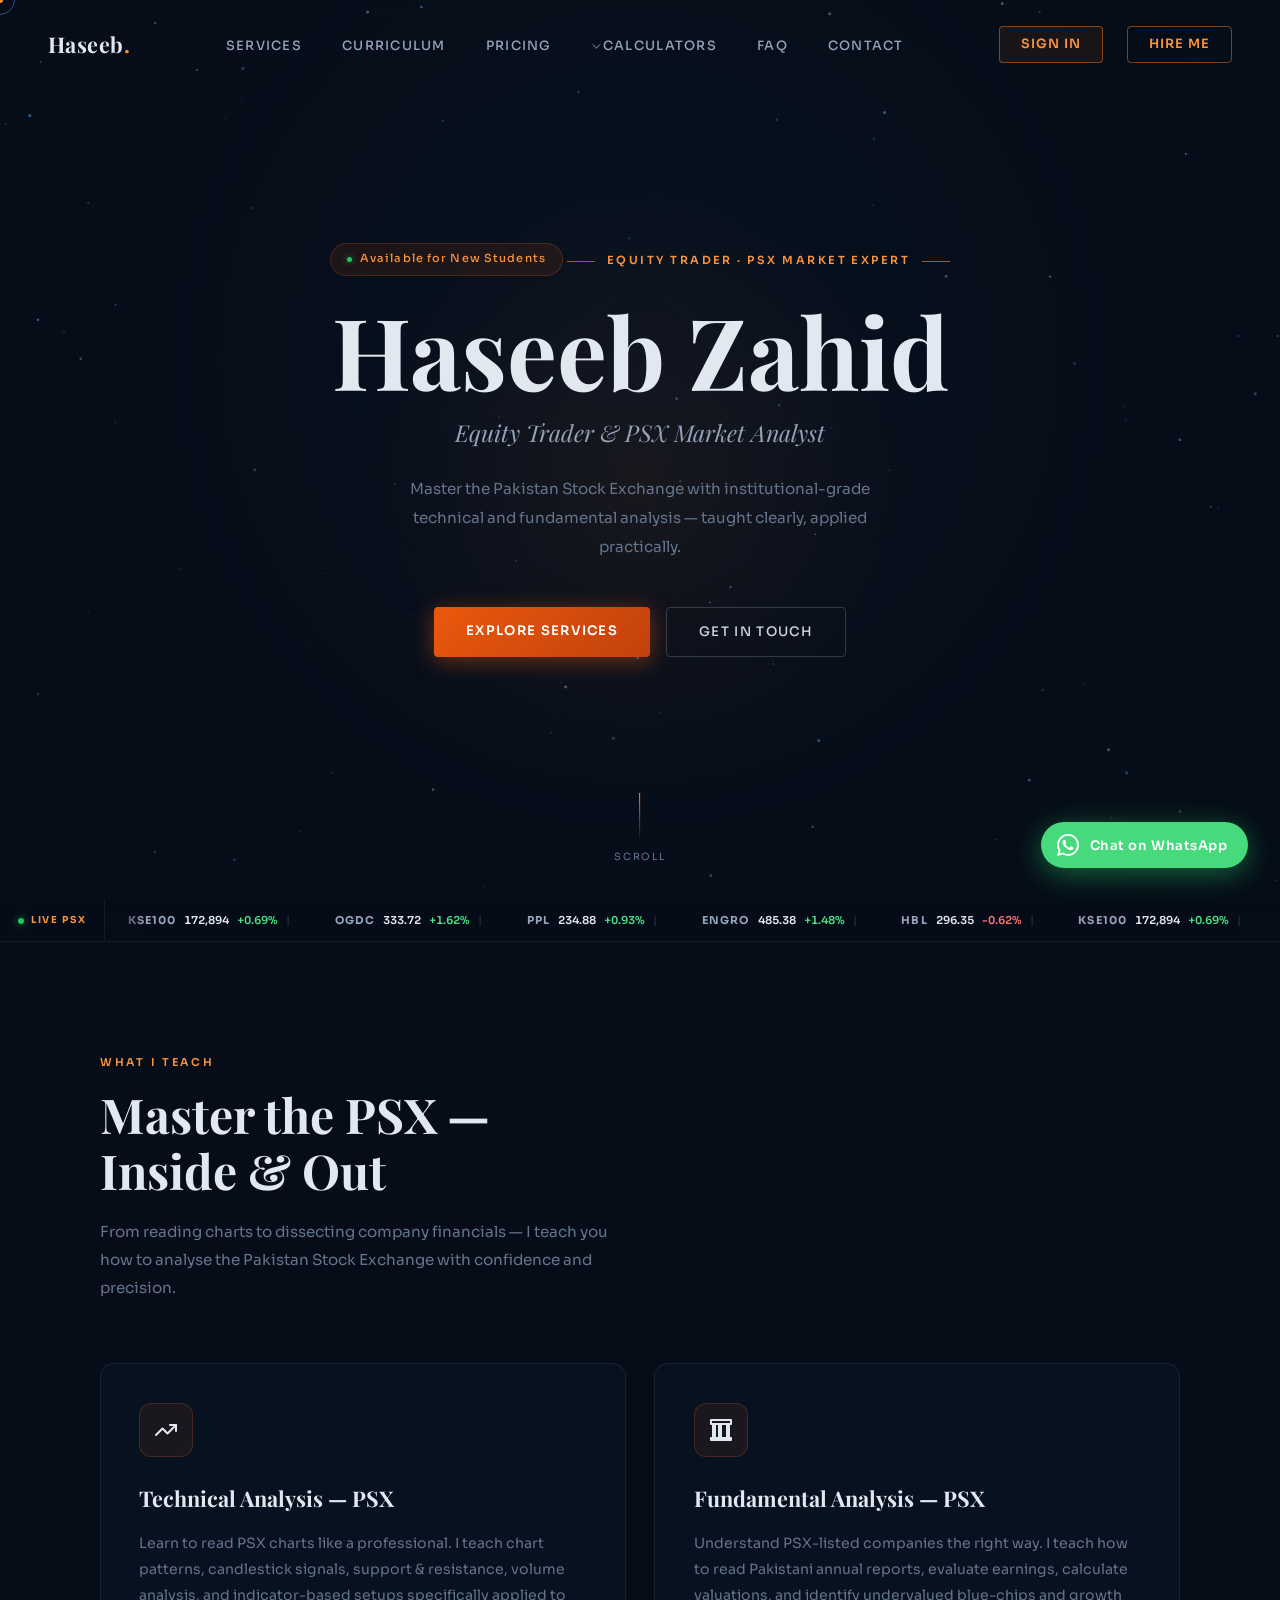
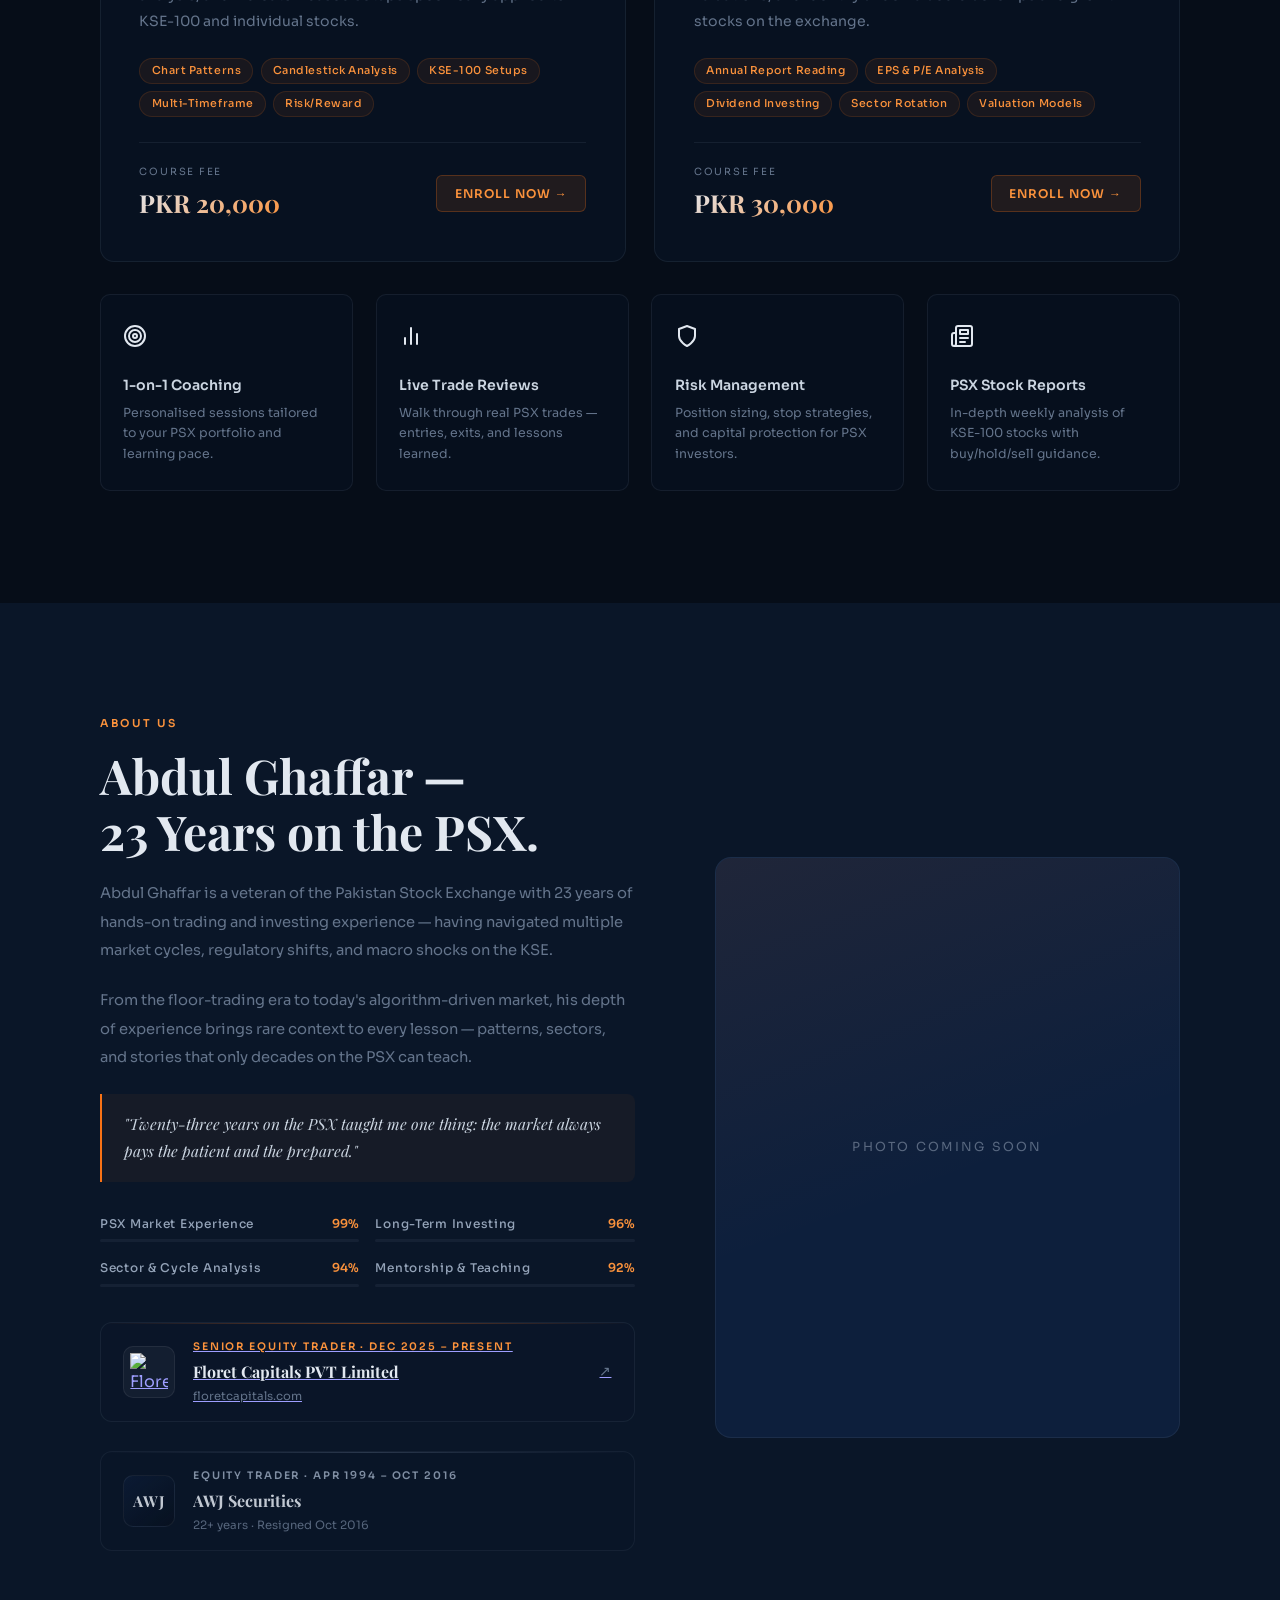
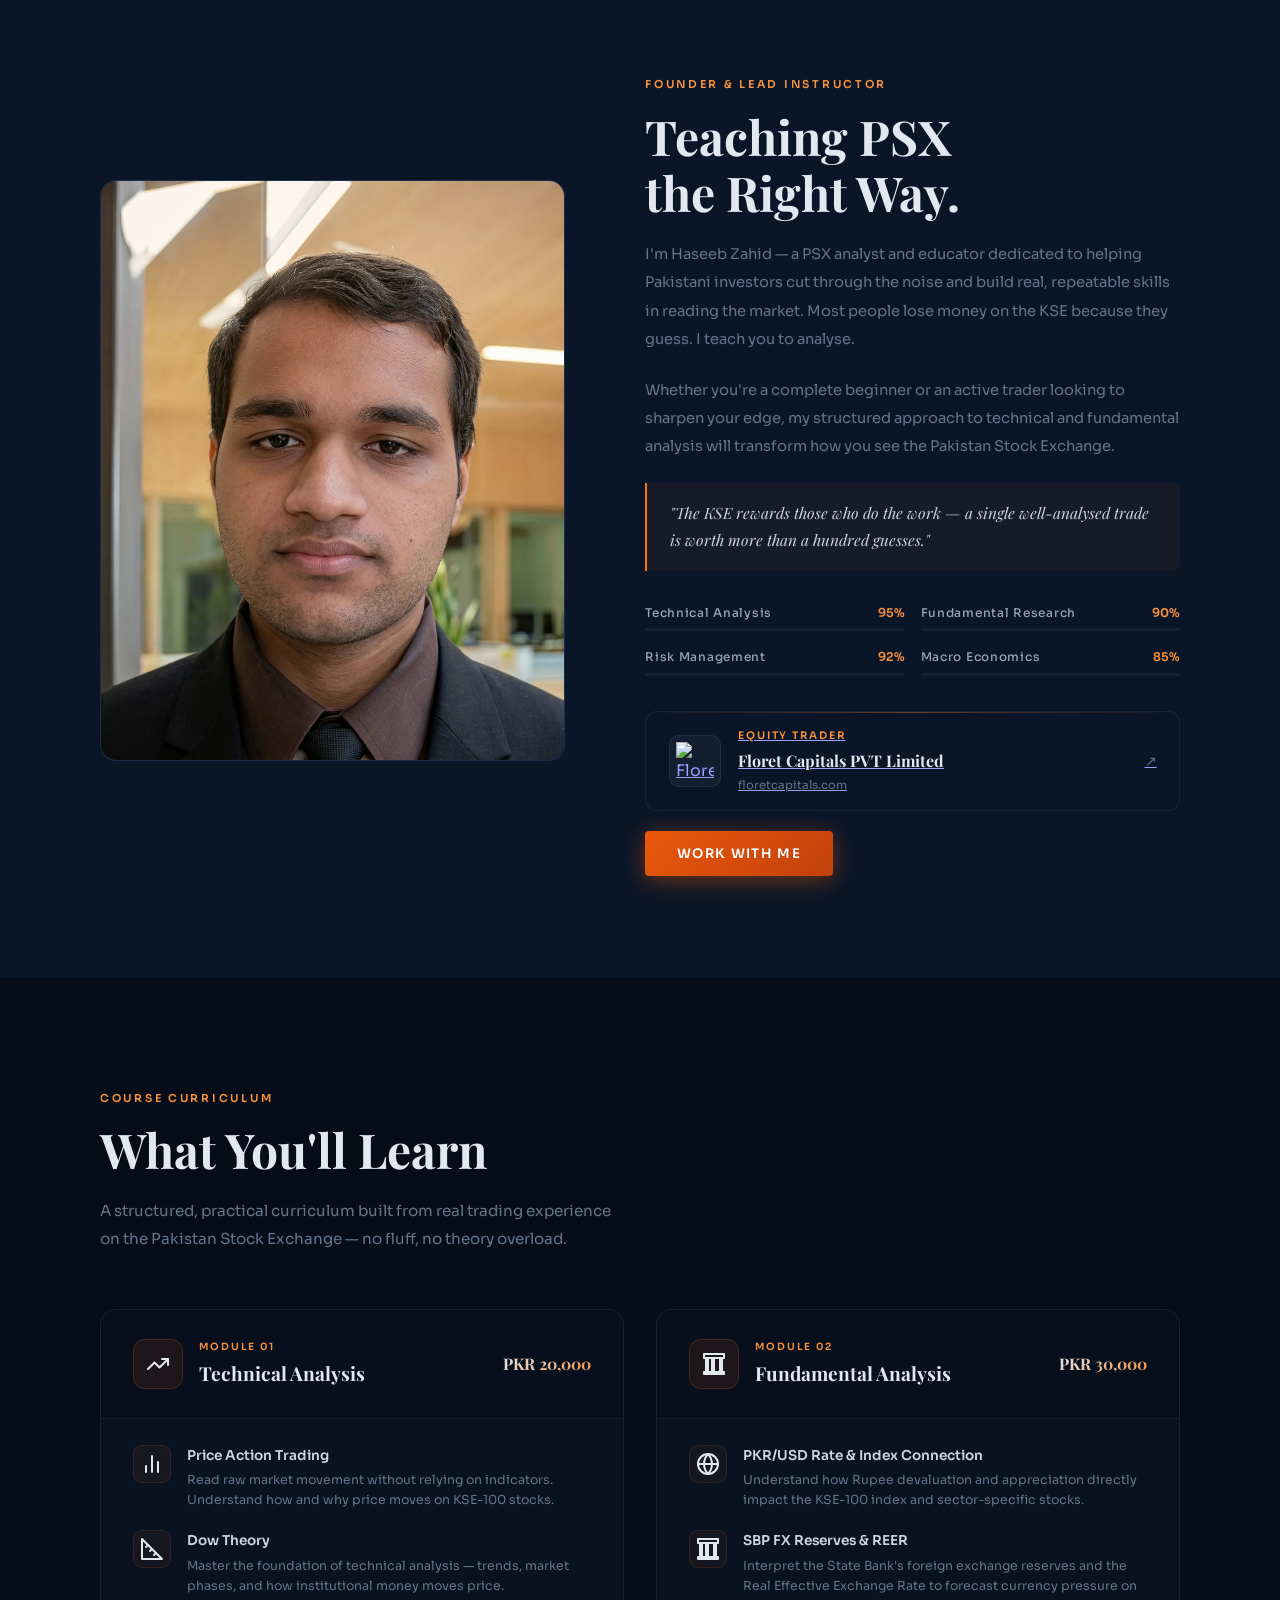
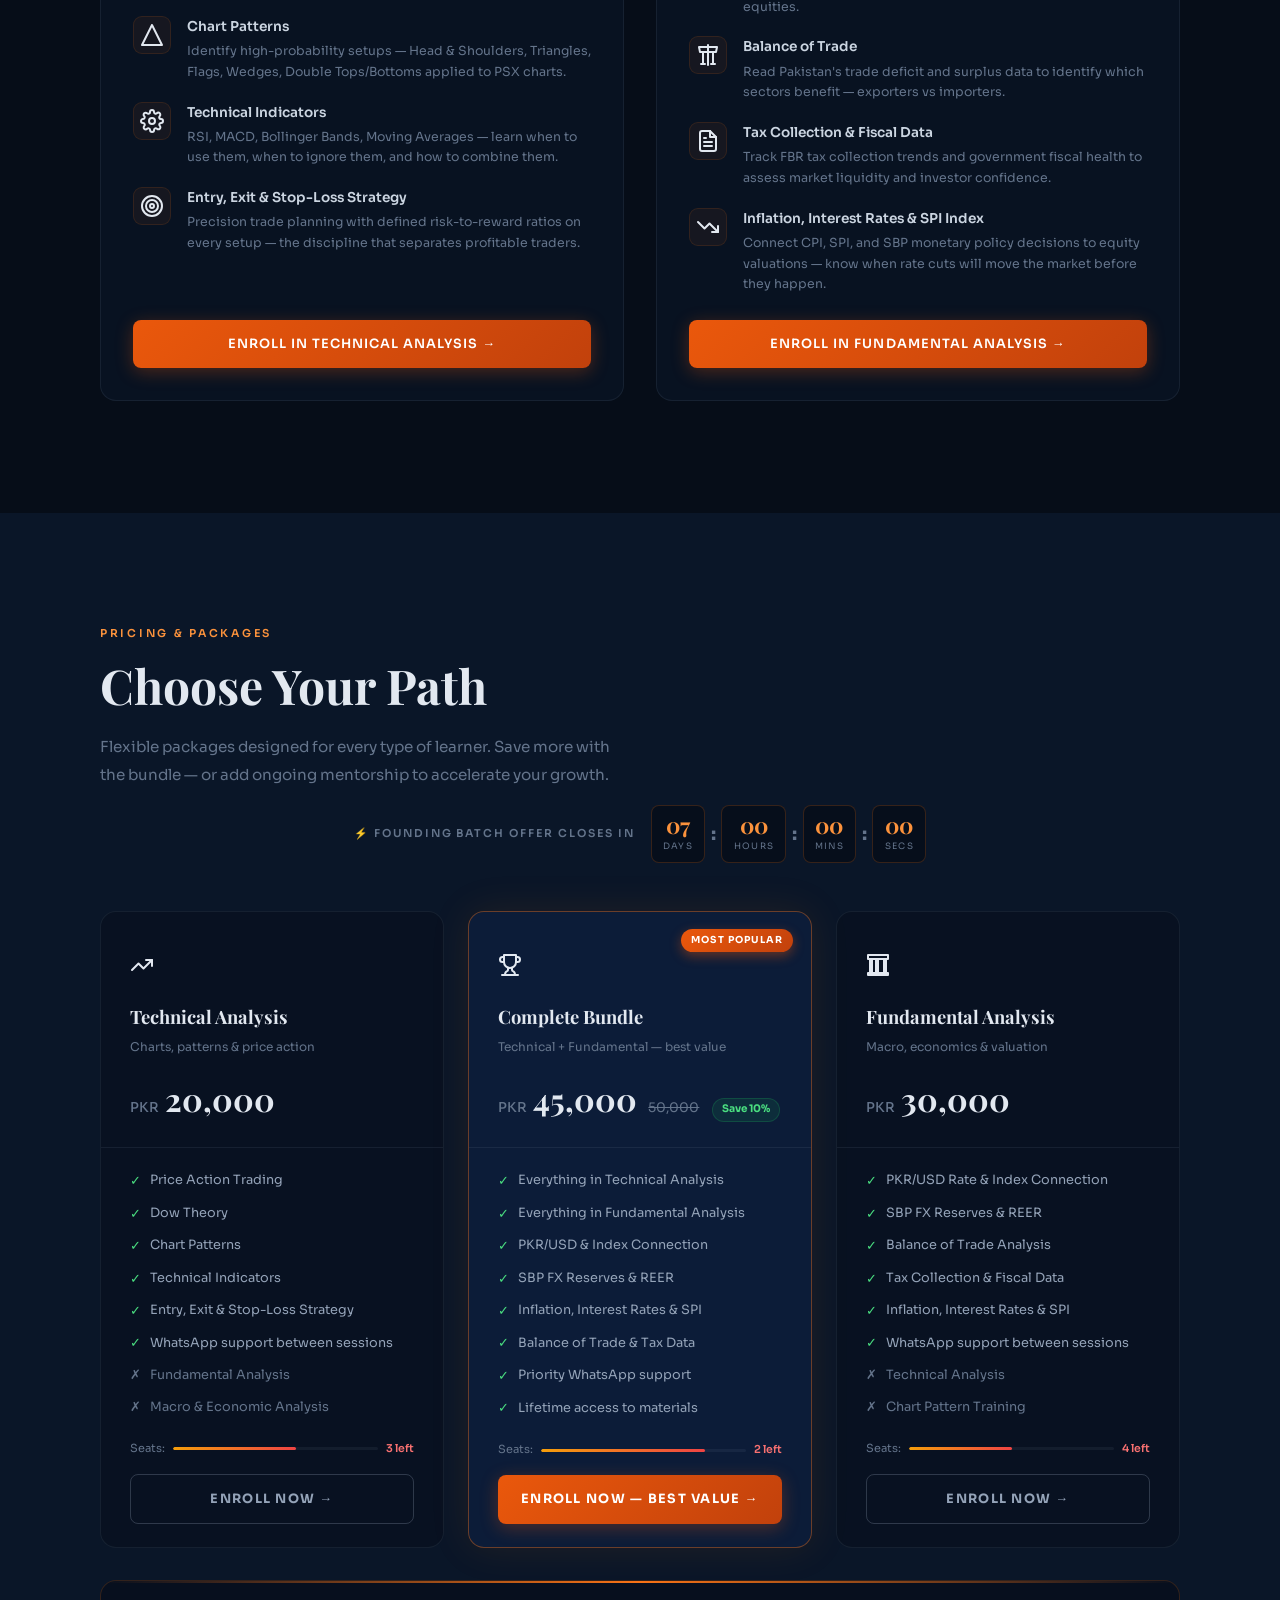
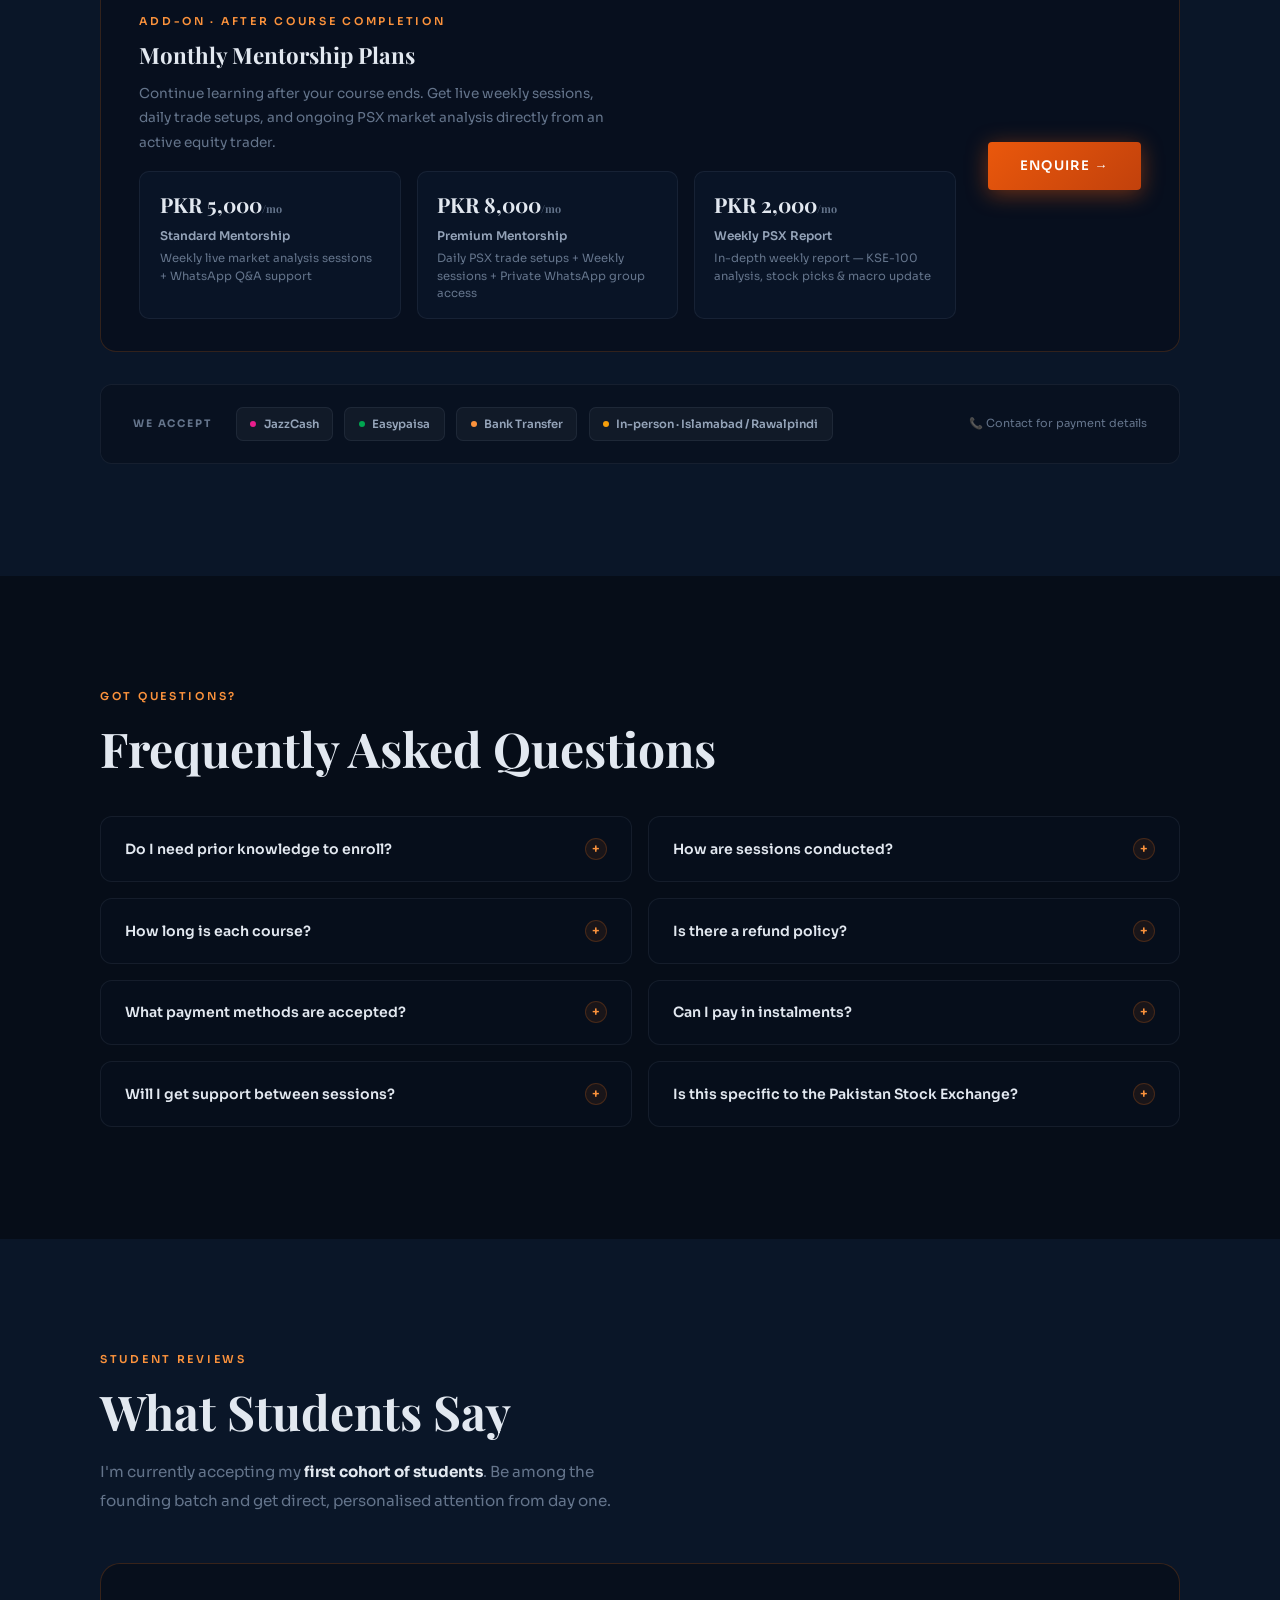
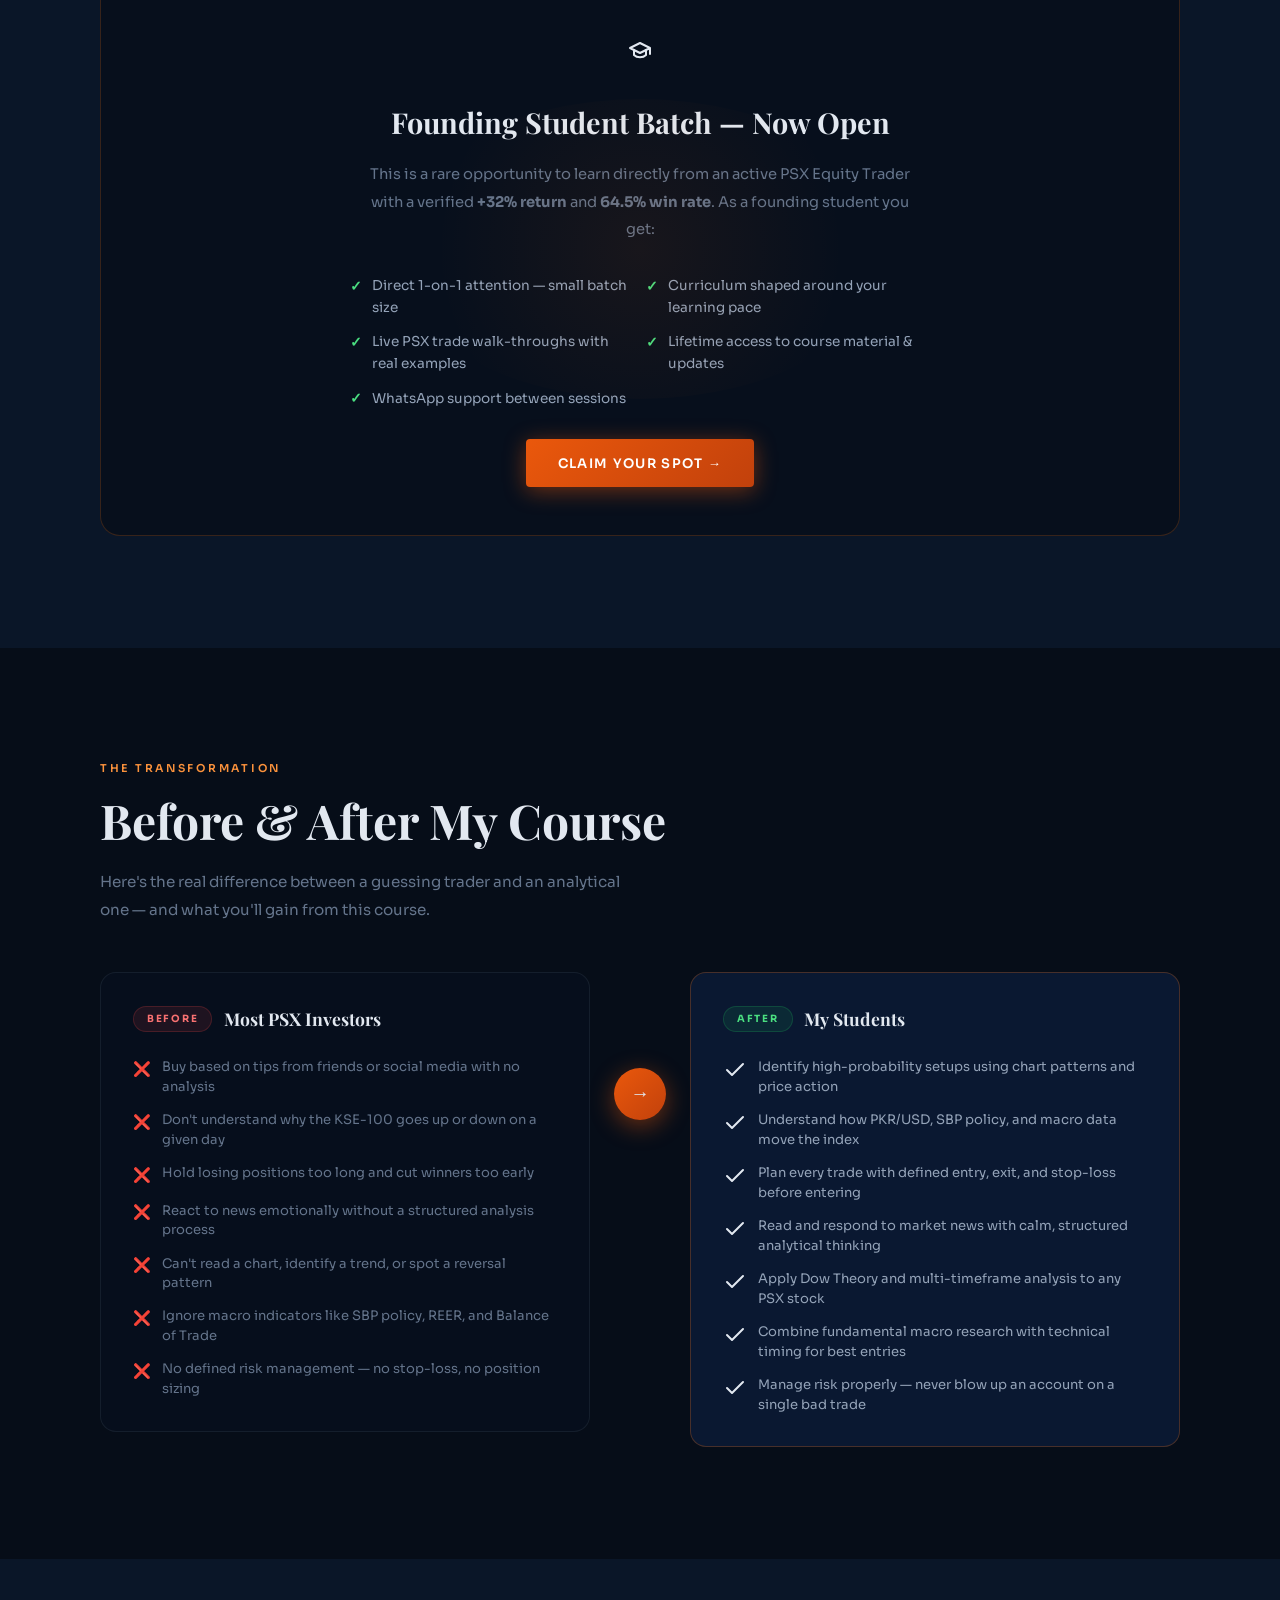
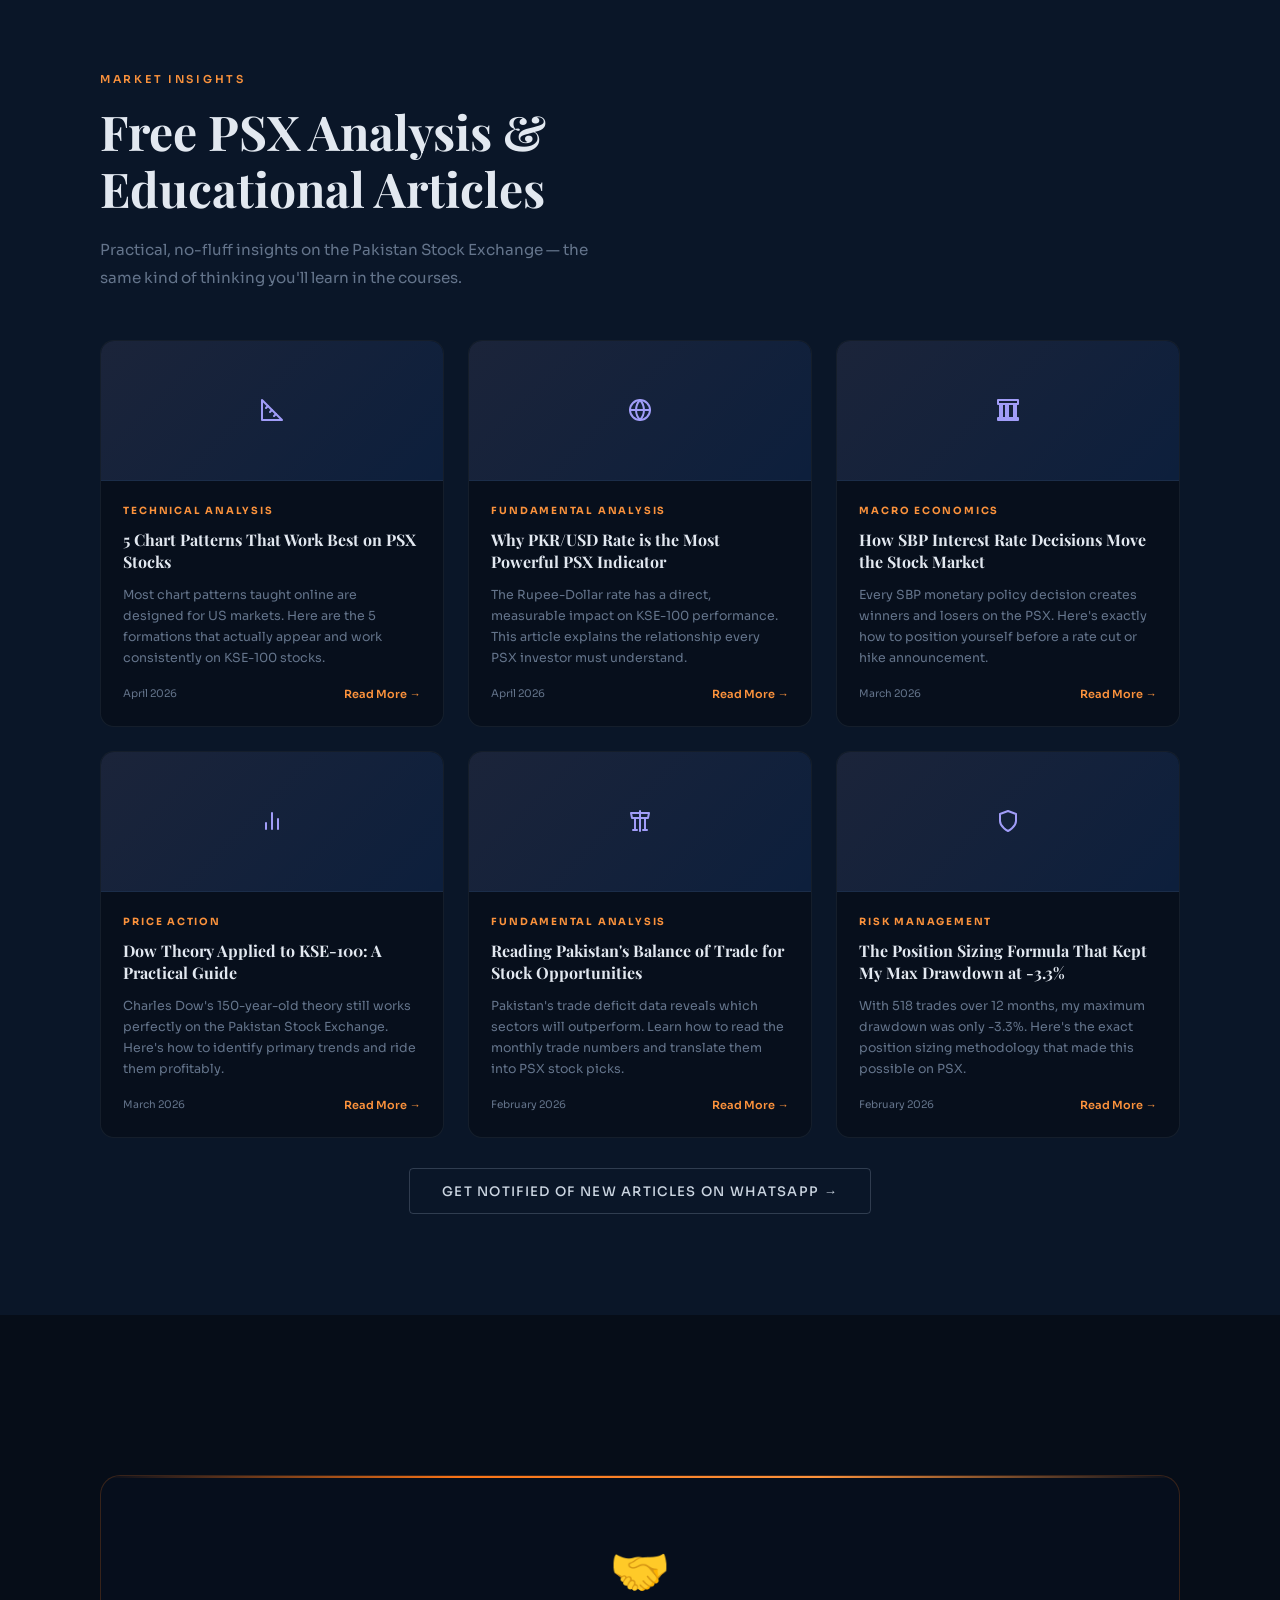
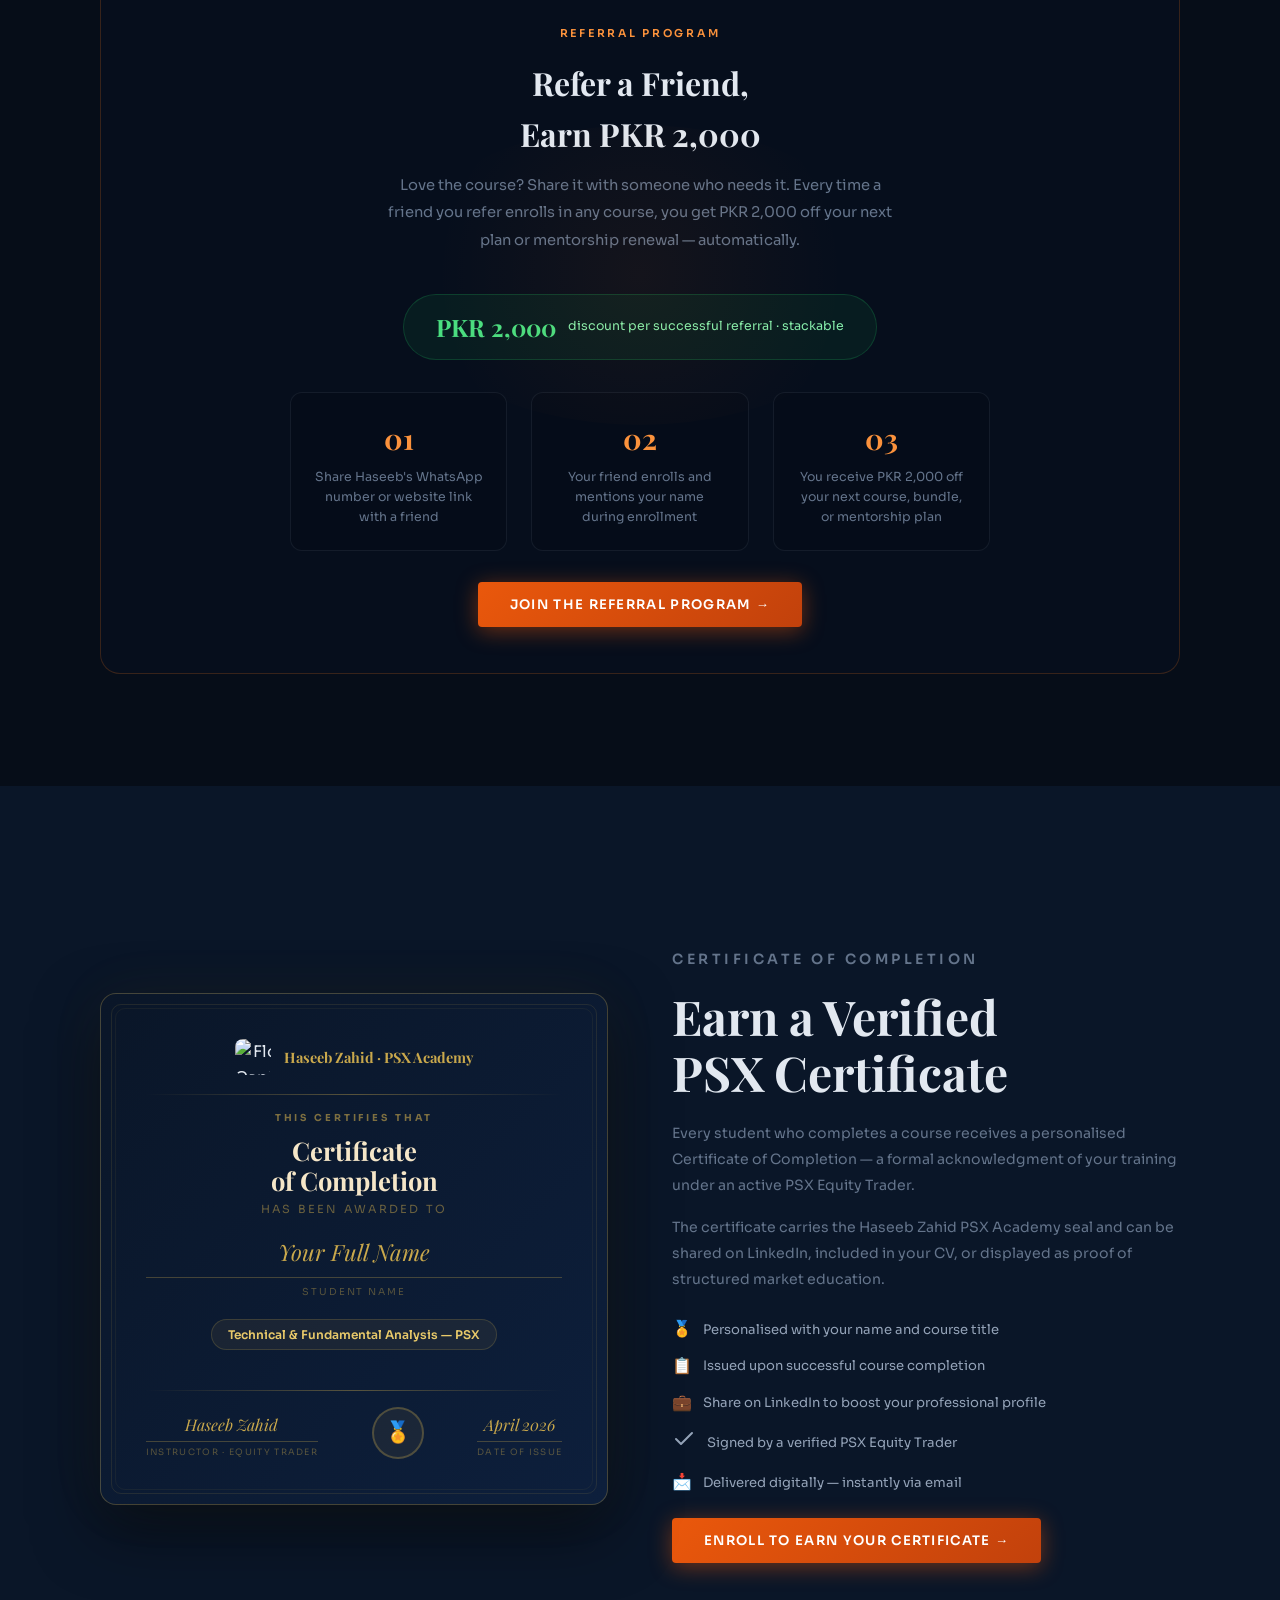
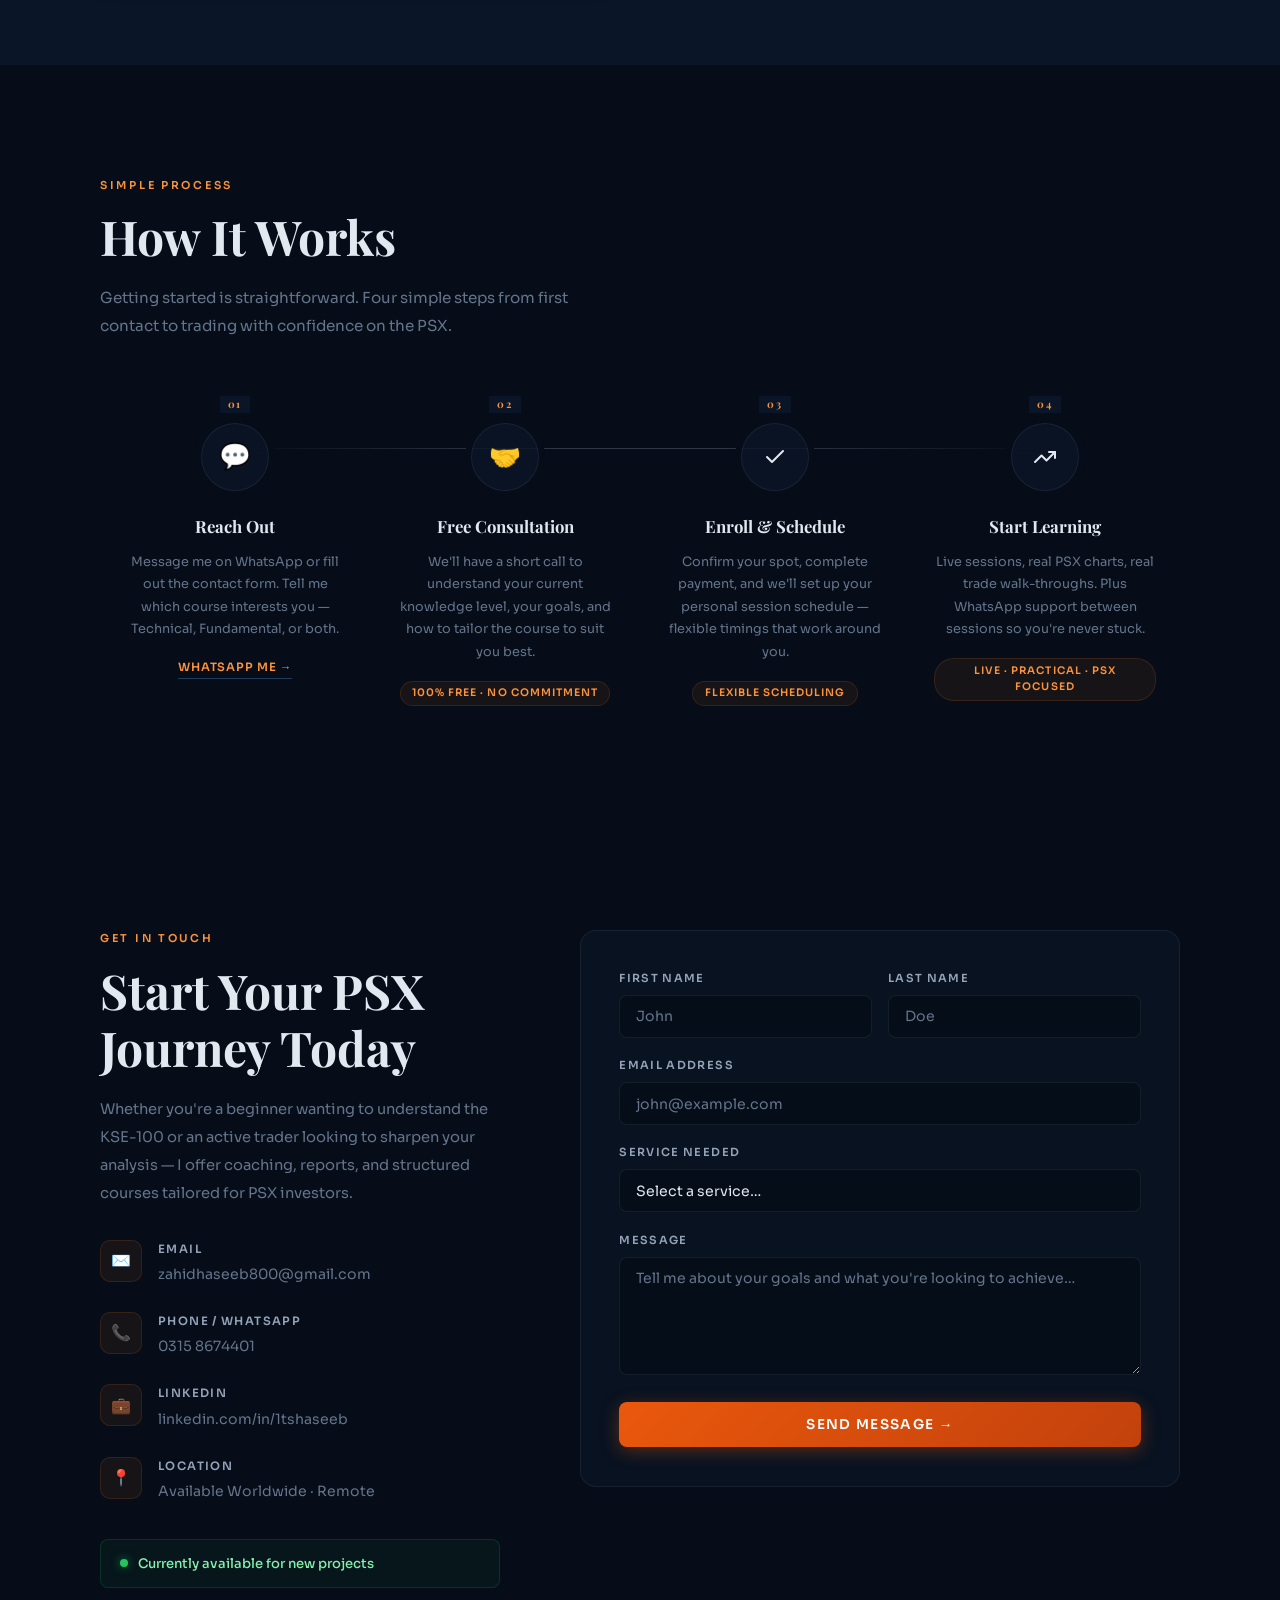
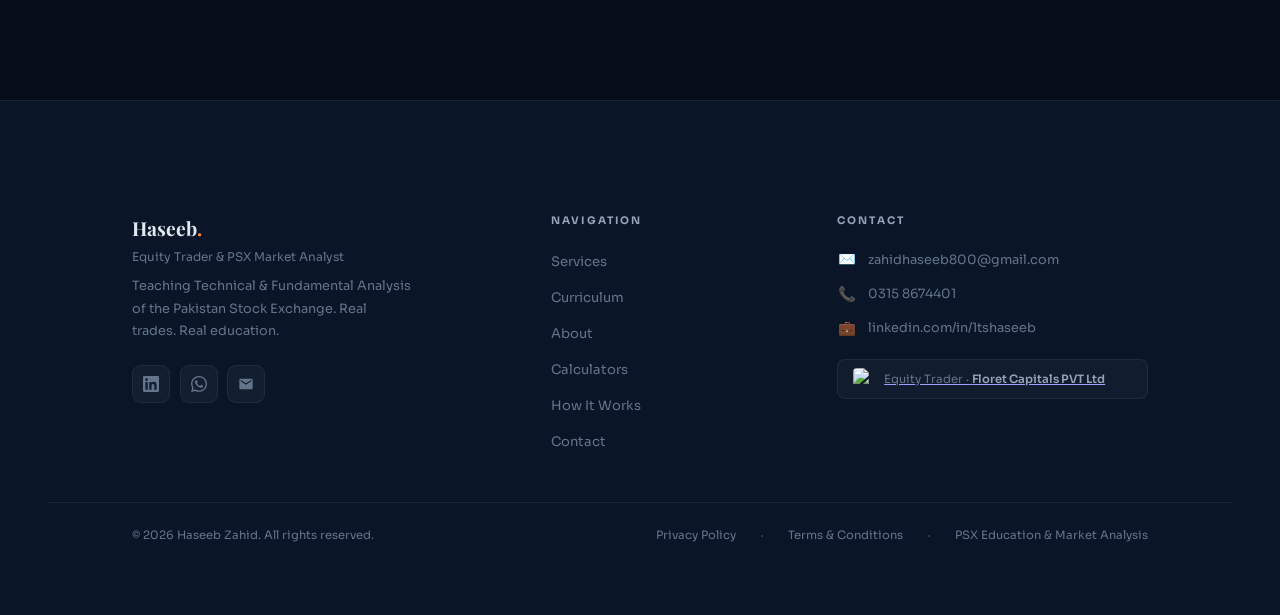
==== commit 071ba945: "feat(calculators): split into 6 dedicated pages + nav dropdown - calculators.html now a landing inde" ====
--- a/index.html
+++ b/index.html
@@ -131,7 +131,19 @@
     <li><a href="#services">Services</a></li>
     <li><a href="#curriculum">Curriculum</a></li>
     <li><a href="#pricing">Pricing</a></li>
-    <li><a href="calculators.html">Calculators</a></li>
+    <li class="has-dropdown">
+      <a href="calculators.html">Calculators</a>
+      <ul class="nav-dropdown">
+        <li><a href="calc-position-size.html">Position Size <small>Risk-based share count</small></a></li>
+        <li><a href="calc-pnl.html">P&amp;L with Charges <small>After brokerage, FED, CGT</small></a></li>
+        <li><a href="calc-compound.html">Compound Growth <small>Lump-sum projection</small></a></li>
+        <li><a href="calc-sip.html">SIP Calculator <small>Monthly investment growth</small></a></li>
+        <li><a href="calc-zakat.html">Zakat Calculator <small>2.5% on net assets</small></a></li>
+        <li><a href="calc-dividend.html">Dividend Yield <small>Yield &amp; income</small></a></li>
+        <li class="nav-dropdown-divider" aria-hidden="true"></li>
+        <li><a href="calculators.html">All Calculators →</a></li>
+      </ul>
+    </li>
     <li><a href="#faq">FAQ</a></li>
     <li><a href="#contact">Contact</a></li>
     <li class="mobile-only-cta"><a href="#" id="mobileSignin" class="btn-ghost" style="padding: 0.7rem 1.8rem; font-size: 0.8rem;">Sign In / Sign Up</a></li>
--- a/style.css
+++ b/style.css
@@ -95,6 +95,59 @@
     }
     .nav-links a:hover { color: var(--silver-bright); }
     .nav-links a:hover::after { width: 100%; }
+
+    .nav-links .has-dropdown { position: relative; }
+    .nav-links .has-dropdown > a::before {
+      content: ''; display: inline-block;
+      width: 6px; height: 6px;
+      border-right: 1px solid currentColor;
+      border-bottom: 1px solid currentColor;
+      transform: rotate(45deg) translateY(-2px);
+      margin-right: 0.4em; opacity: 0.7;
+      vertical-align: middle;
+    }
+    .nav-dropdown {
+      position: absolute; top: calc(100% + 0.6rem); left: 50%;
+      transform: translateX(-50%) translateY(-6px);
+      min-width: 240px;
+      background: rgba(6,13,24,0.97);
+      border: 1px solid var(--border-h);
+      border-radius: 10px;
+      padding: 0.5rem;
+      list-style: none;
+      box-shadow: 0 16px 40px rgba(0,0,0,0.6);
+      backdrop-filter: blur(10px);
+      opacity: 0; visibility: hidden;
+      transition: opacity 0.2s ease, transform 0.2s ease, visibility 0s linear 0.2s;
+      z-index: 50;
+    }
+    .nav-dropdown::before {
+      content: ''; position: absolute; top: -8px; left: 0; right: 0; height: 8px;
+    }
+    .nav-links .has-dropdown:hover .nav-dropdown,
+    .nav-links .has-dropdown:focus-within .nav-dropdown {
+      opacity: 1; visibility: visible;
+      transform: translateX(-50%) translateY(0);
+      transition-delay: 0s;
+    }
+    .nav-dropdown li { margin: 0; }
+    .nav-dropdown a {
+      display: block;
+      padding: 0.65rem 0.9rem;
+      font-size: 0.78rem;
+      letter-spacing: 0.06em; text-transform: none;
+      color: var(--silver); border-radius: 6px;
+      transition: background 0.18s, color 0.18s;
+    }
+    .nav-dropdown a::after { display: none; }
+    .nav-dropdown a:hover { background: rgba(249,115,22,0.08); color: var(--silver-bright); }
+    .nav-dropdown a small {
+      display: block; font-size: 0.68rem; color: var(--muted);
+      margin-top: 0.15rem; letter-spacing: 0;
+    }
+    .nav-dropdown-divider {
+      height: 1px; background: var(--border); margin: 0.35rem 0;
+    }
     .nav-cta {
       background: transparent; border: 1px solid rgba(249,115,22,0.5);
       color: var(--blue-light); padding: 0.48rem 1.3rem; border-radius: 4px;
@@ -1285,6 +1338,17 @@
       .nav-links a { font-size: 1rem; letter-spacing: 0.1em; }
       .mobile-only-cta { display: block; margin-top: 1rem; }
       .nav-cta { display: none; }
+      .nav-links .has-dropdown > a::before { display: none; }
+      .nav-dropdown {
+        position: static; transform: none;
+        opacity: 1; visibility: visible;
+        background: transparent; border: 0;
+        box-shadow: none; padding: 0.4rem 0 0.4rem 1rem;
+        min-width: 0; backdrop-filter: none;
+      }
+      .nav-dropdown a { font-size: 0.85rem; padding: 0.45rem 0; color: var(--muted); }
+      .nav-dropdown a small { display: none; }
+      .nav-dropdown-divider { display: none; }
       
       .hamburger.active .bar:nth-child(1) { transform: translateY(7px) rotate(45deg); }
       .hamburger.active .bar:nth-child(2) { opacity: 0; }
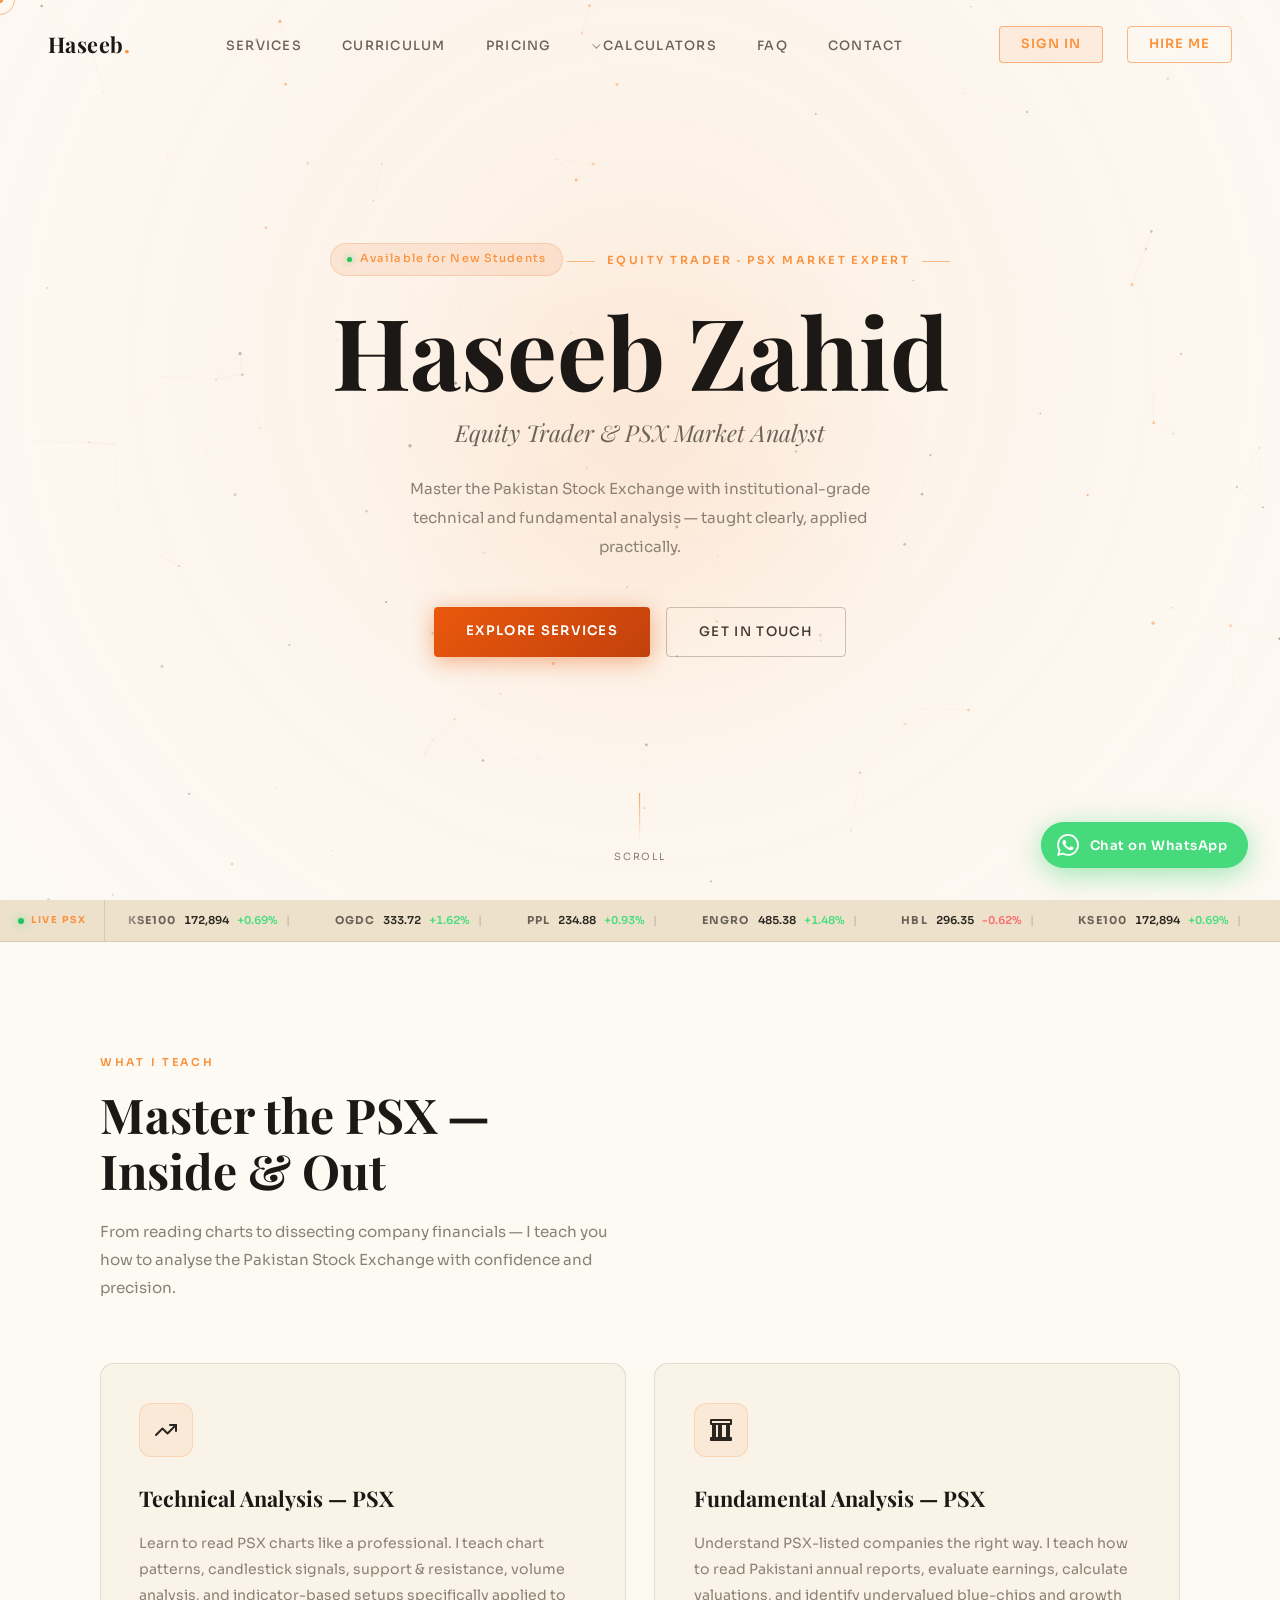
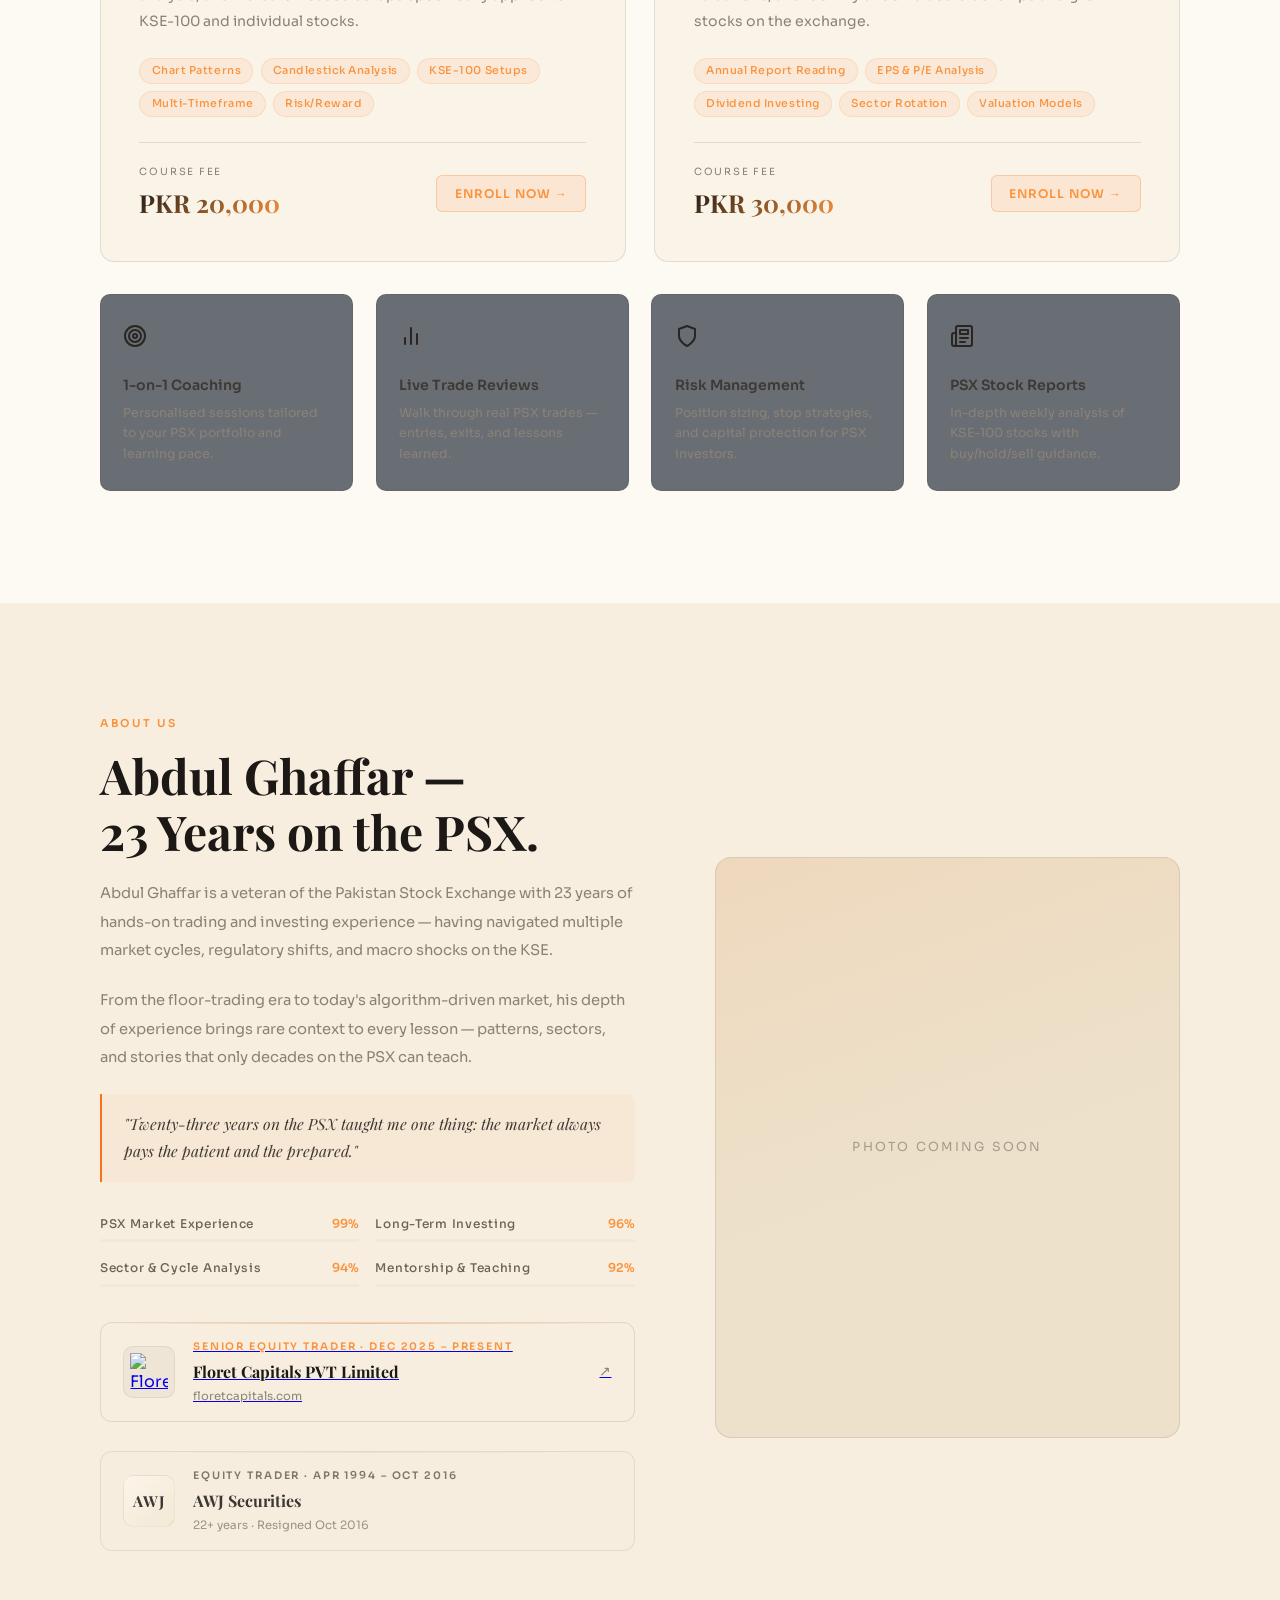
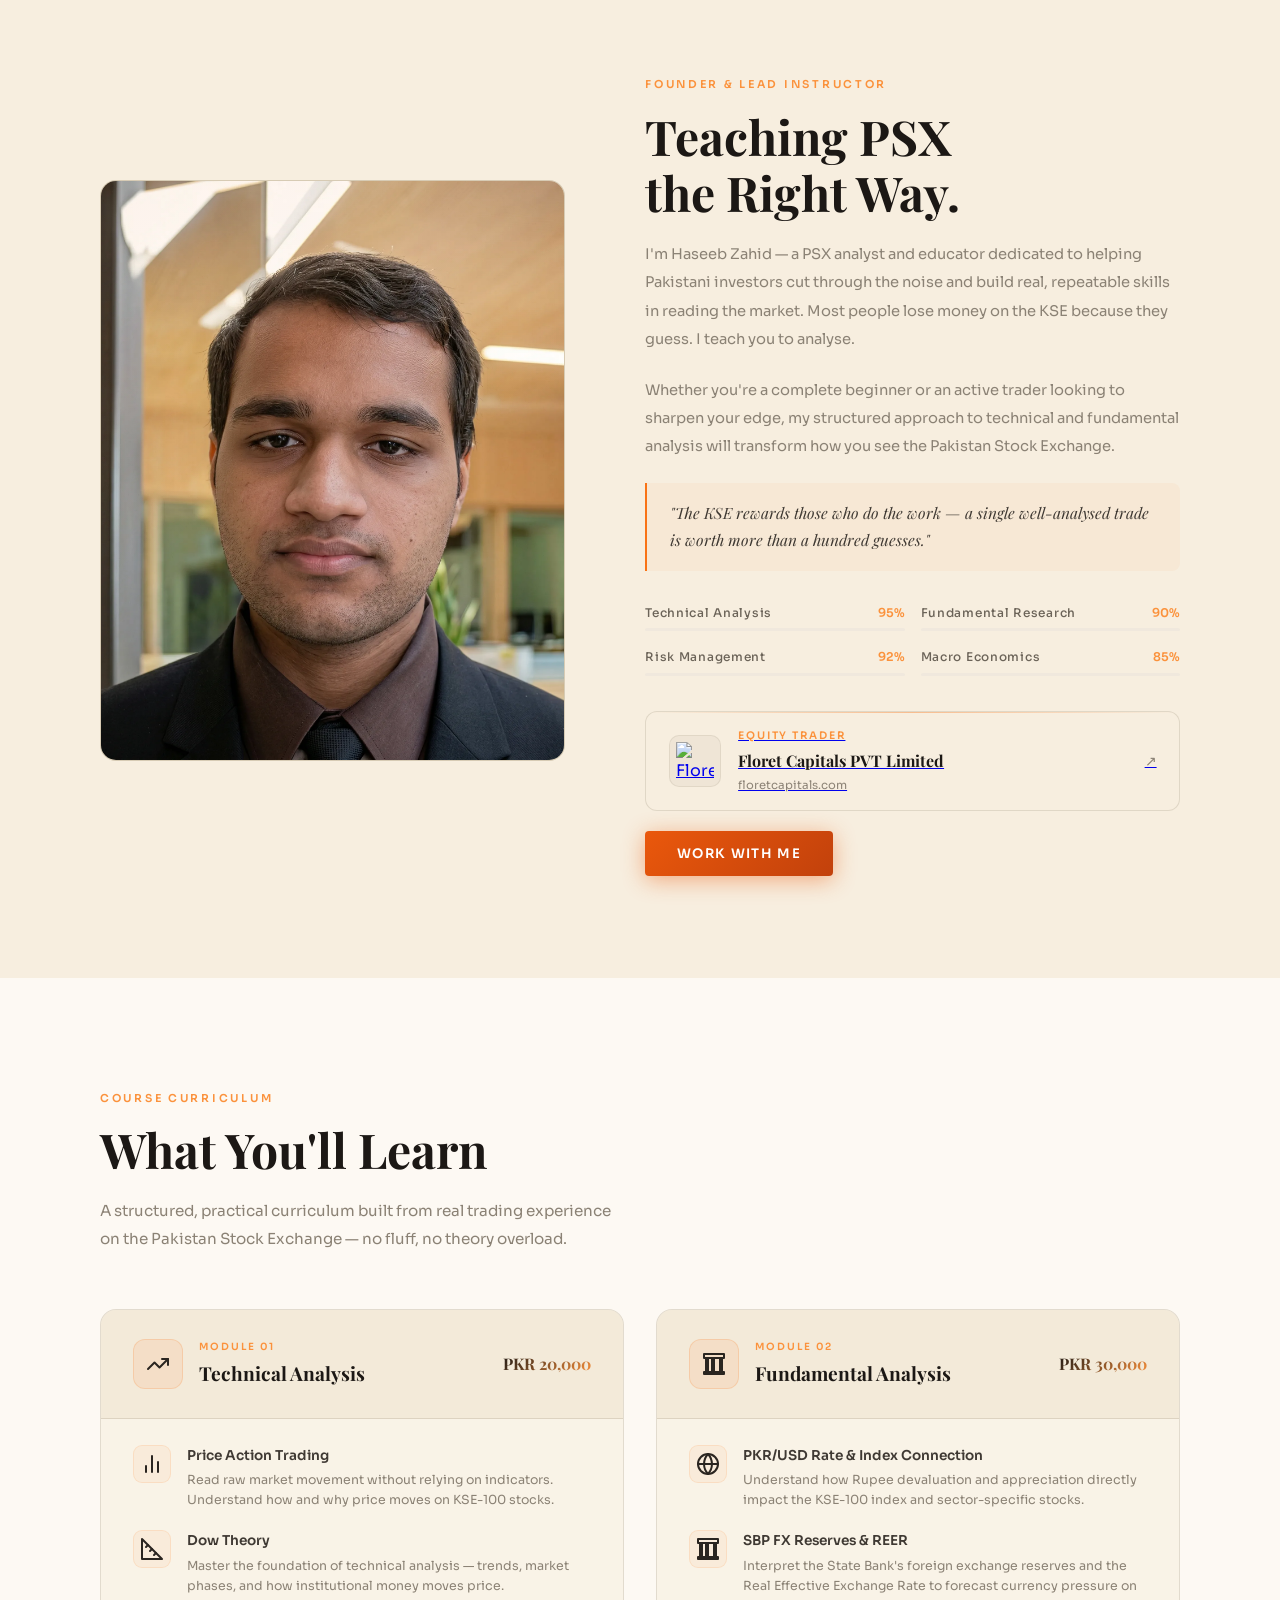
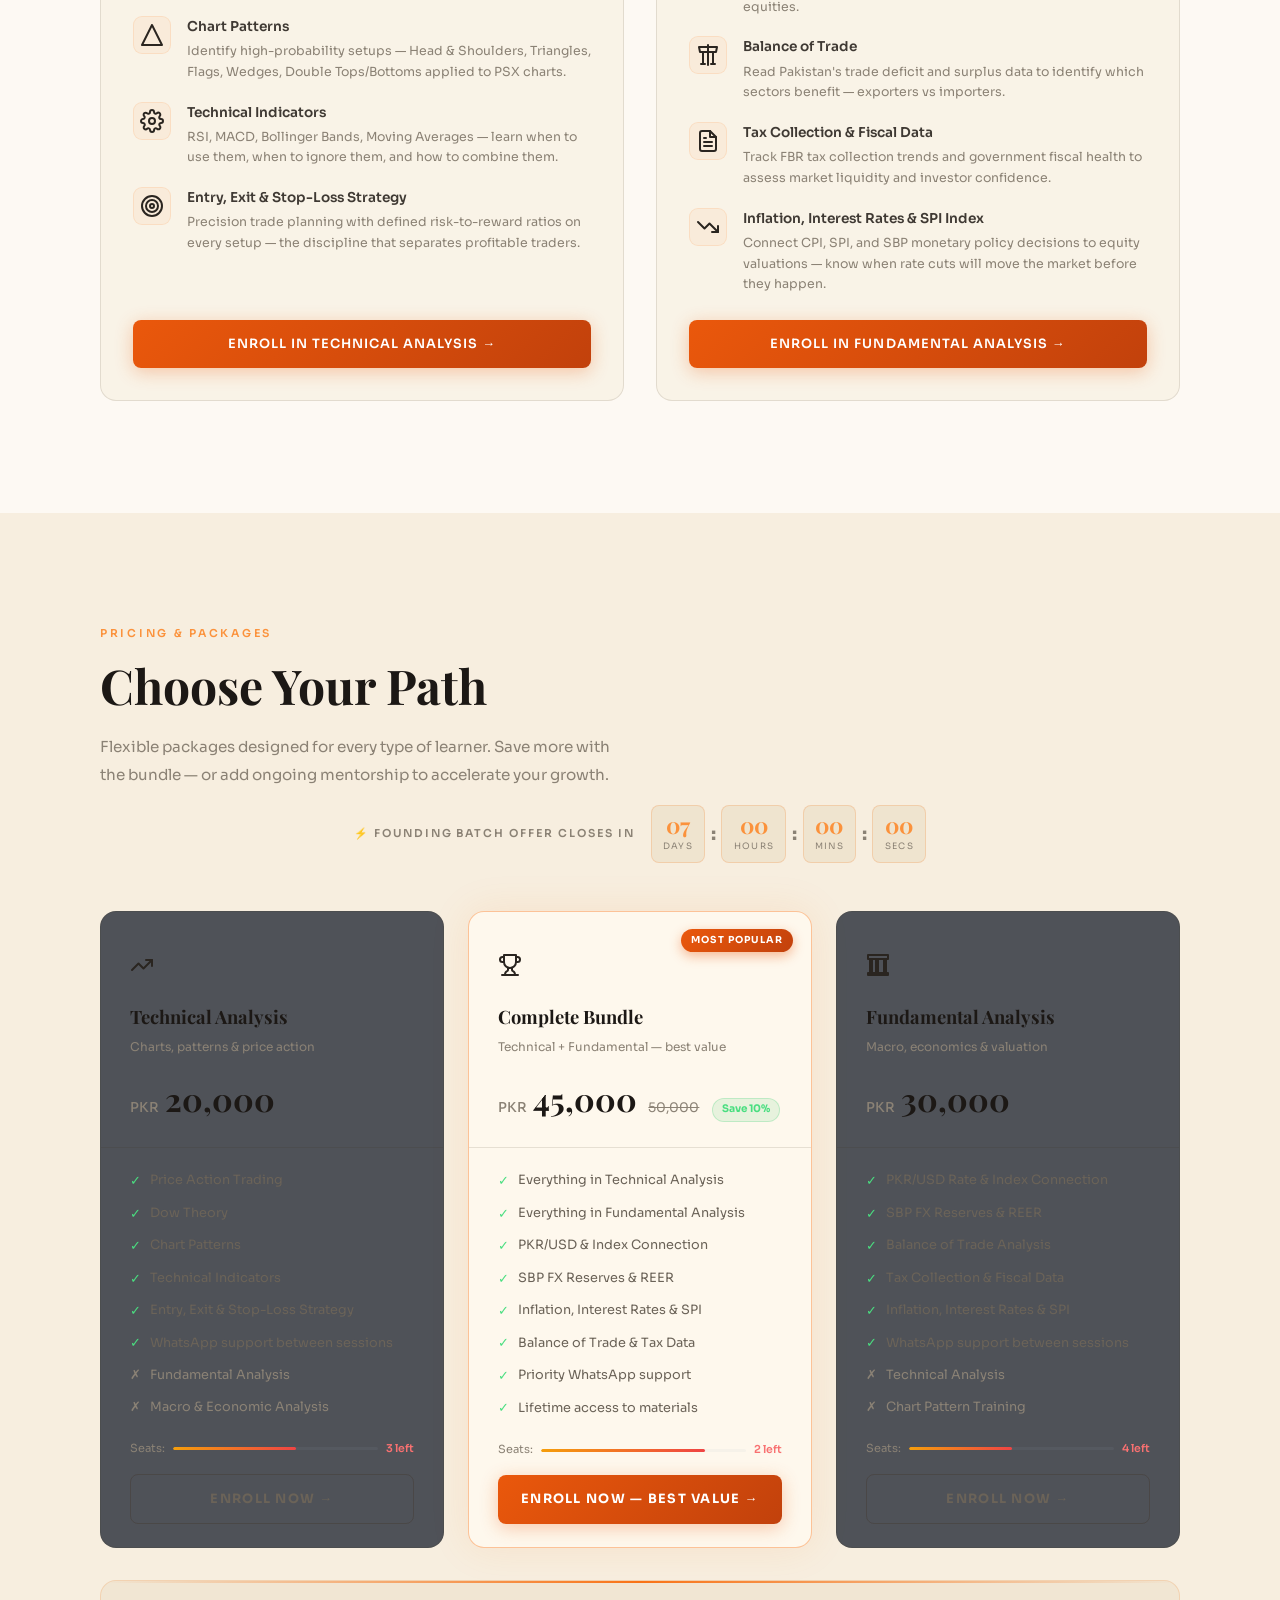
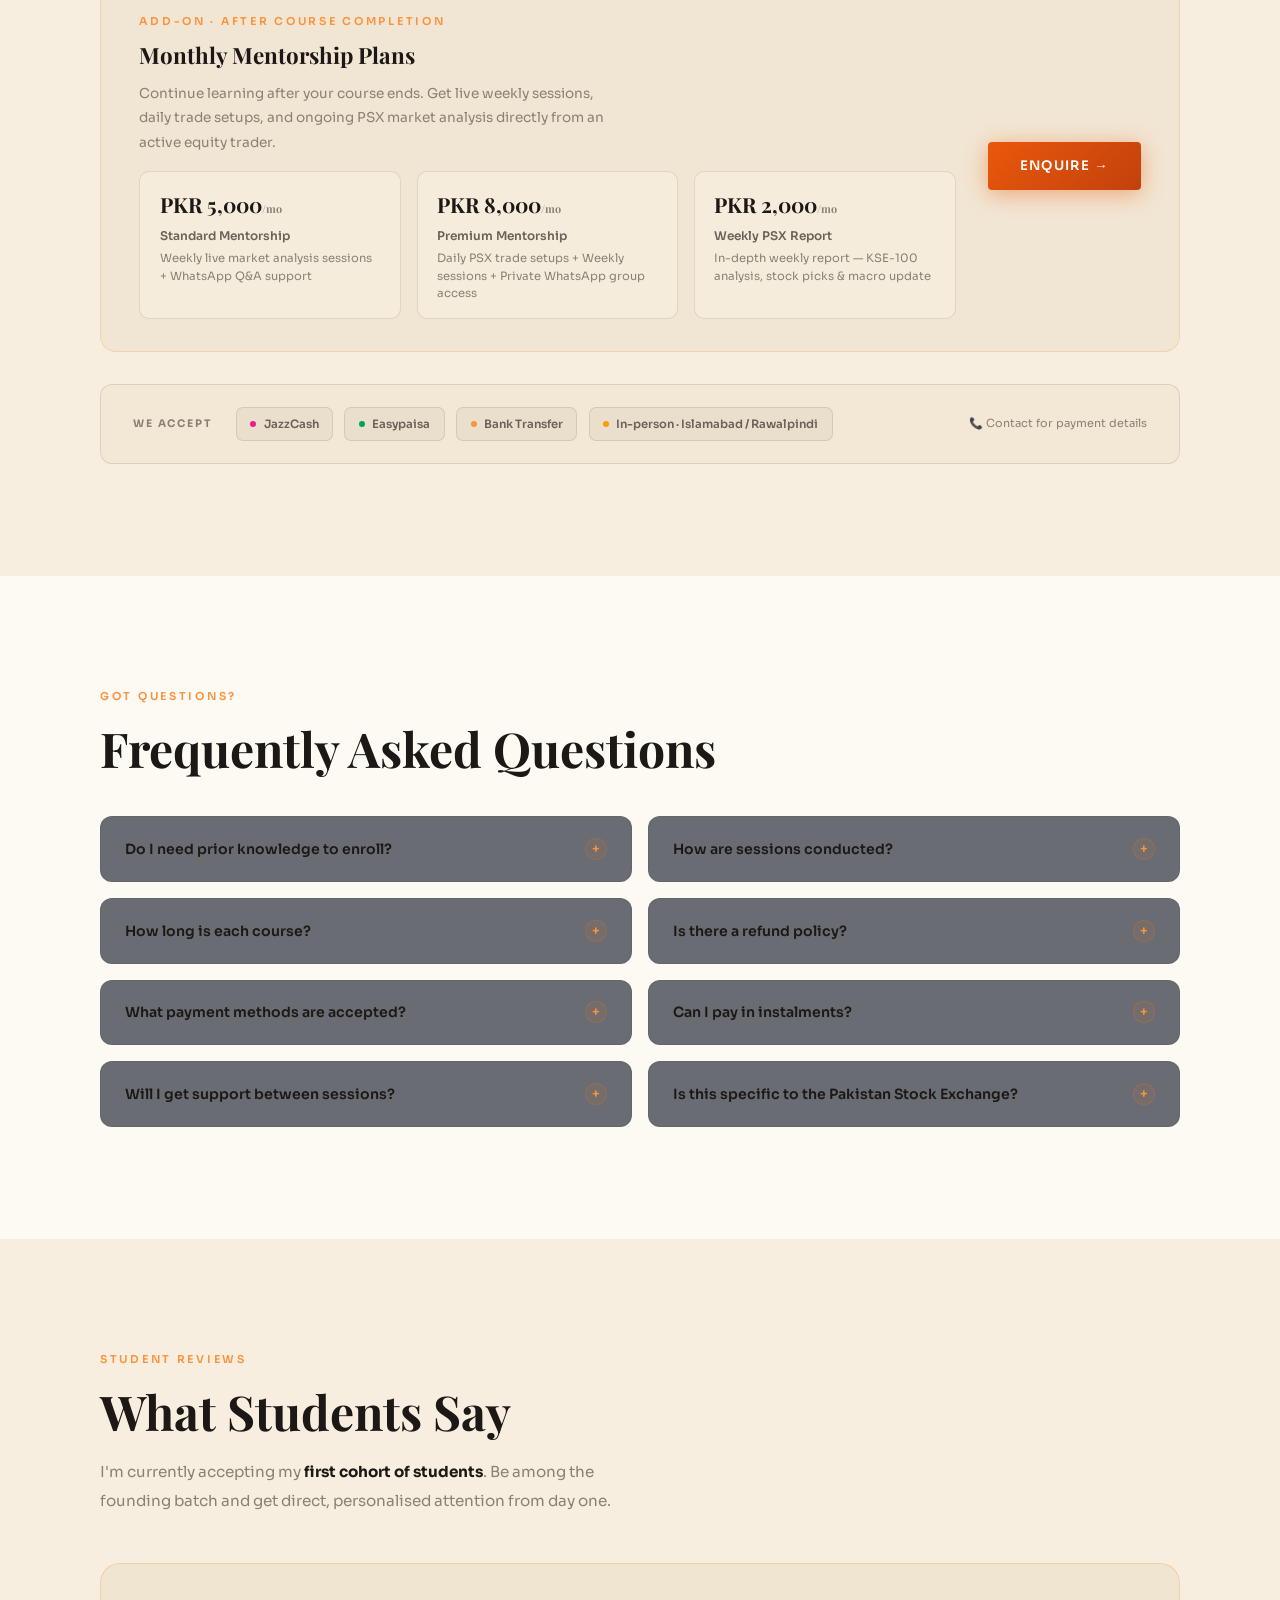
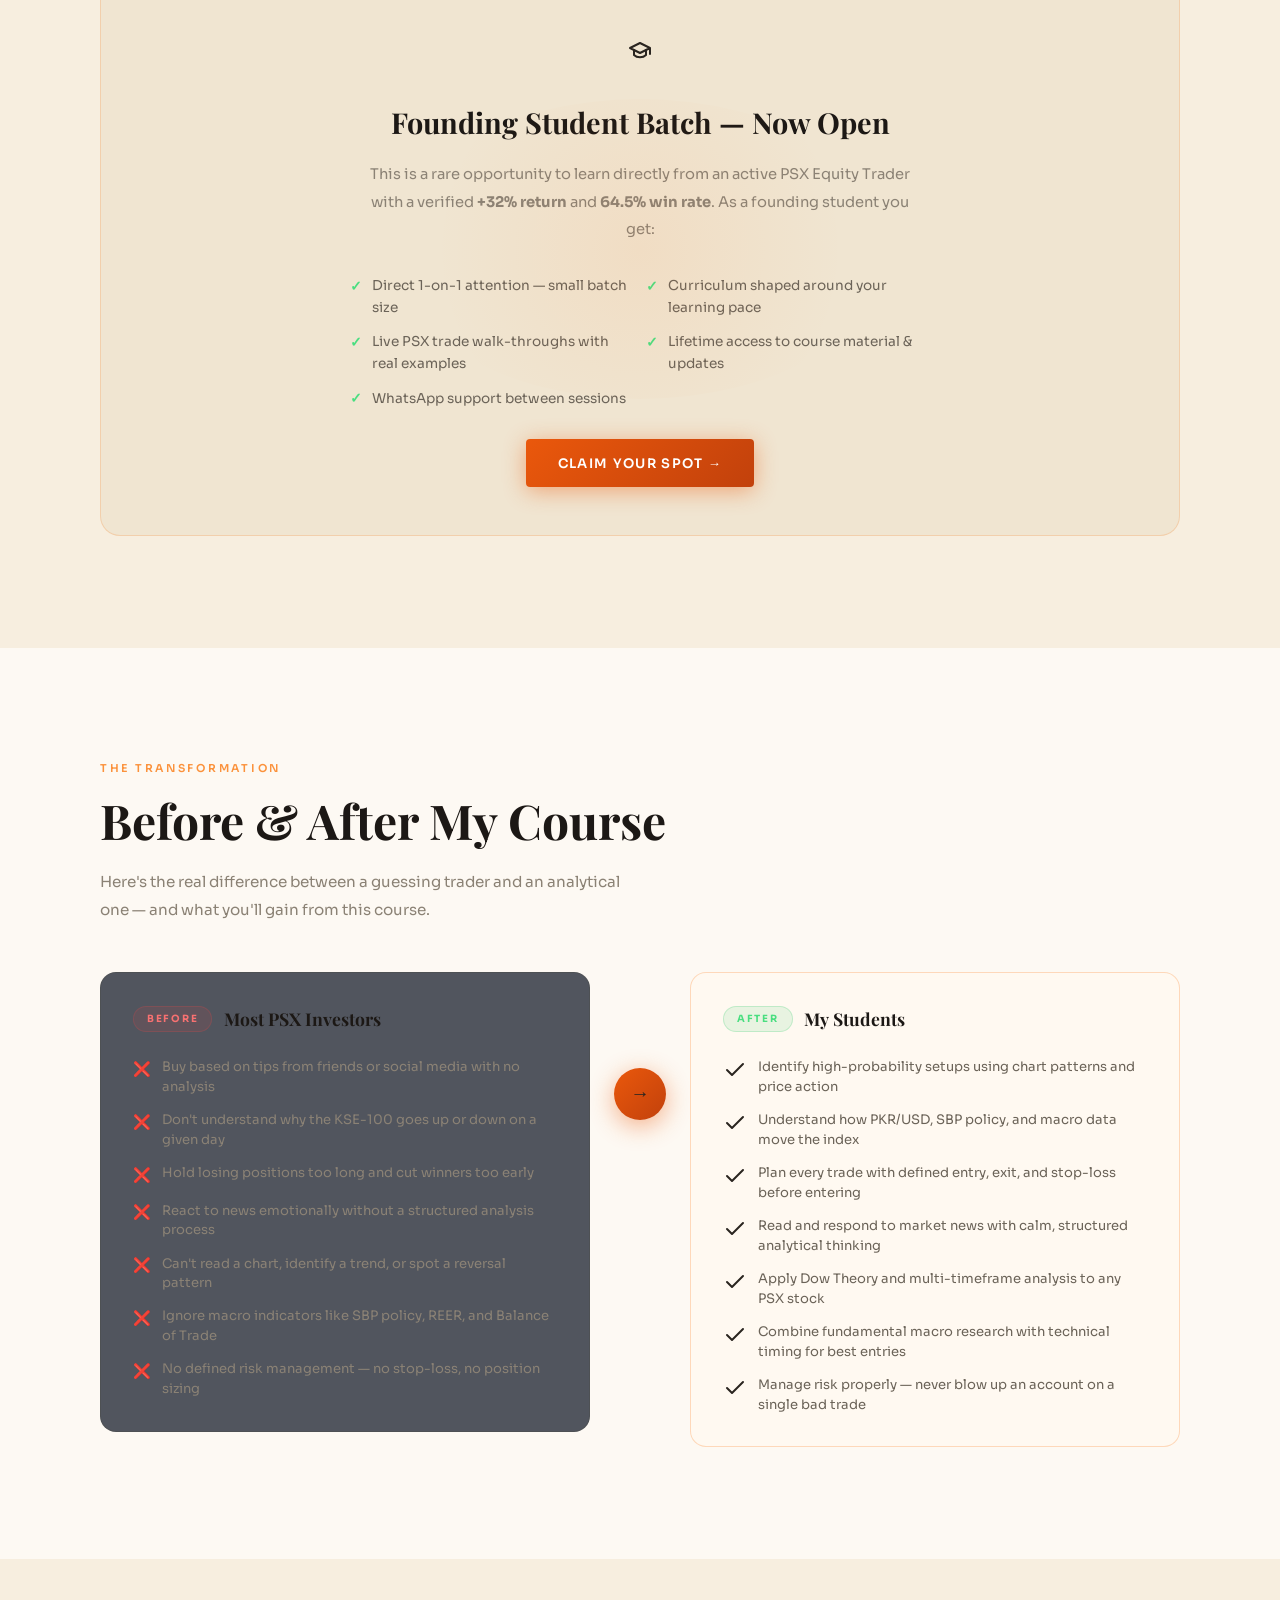
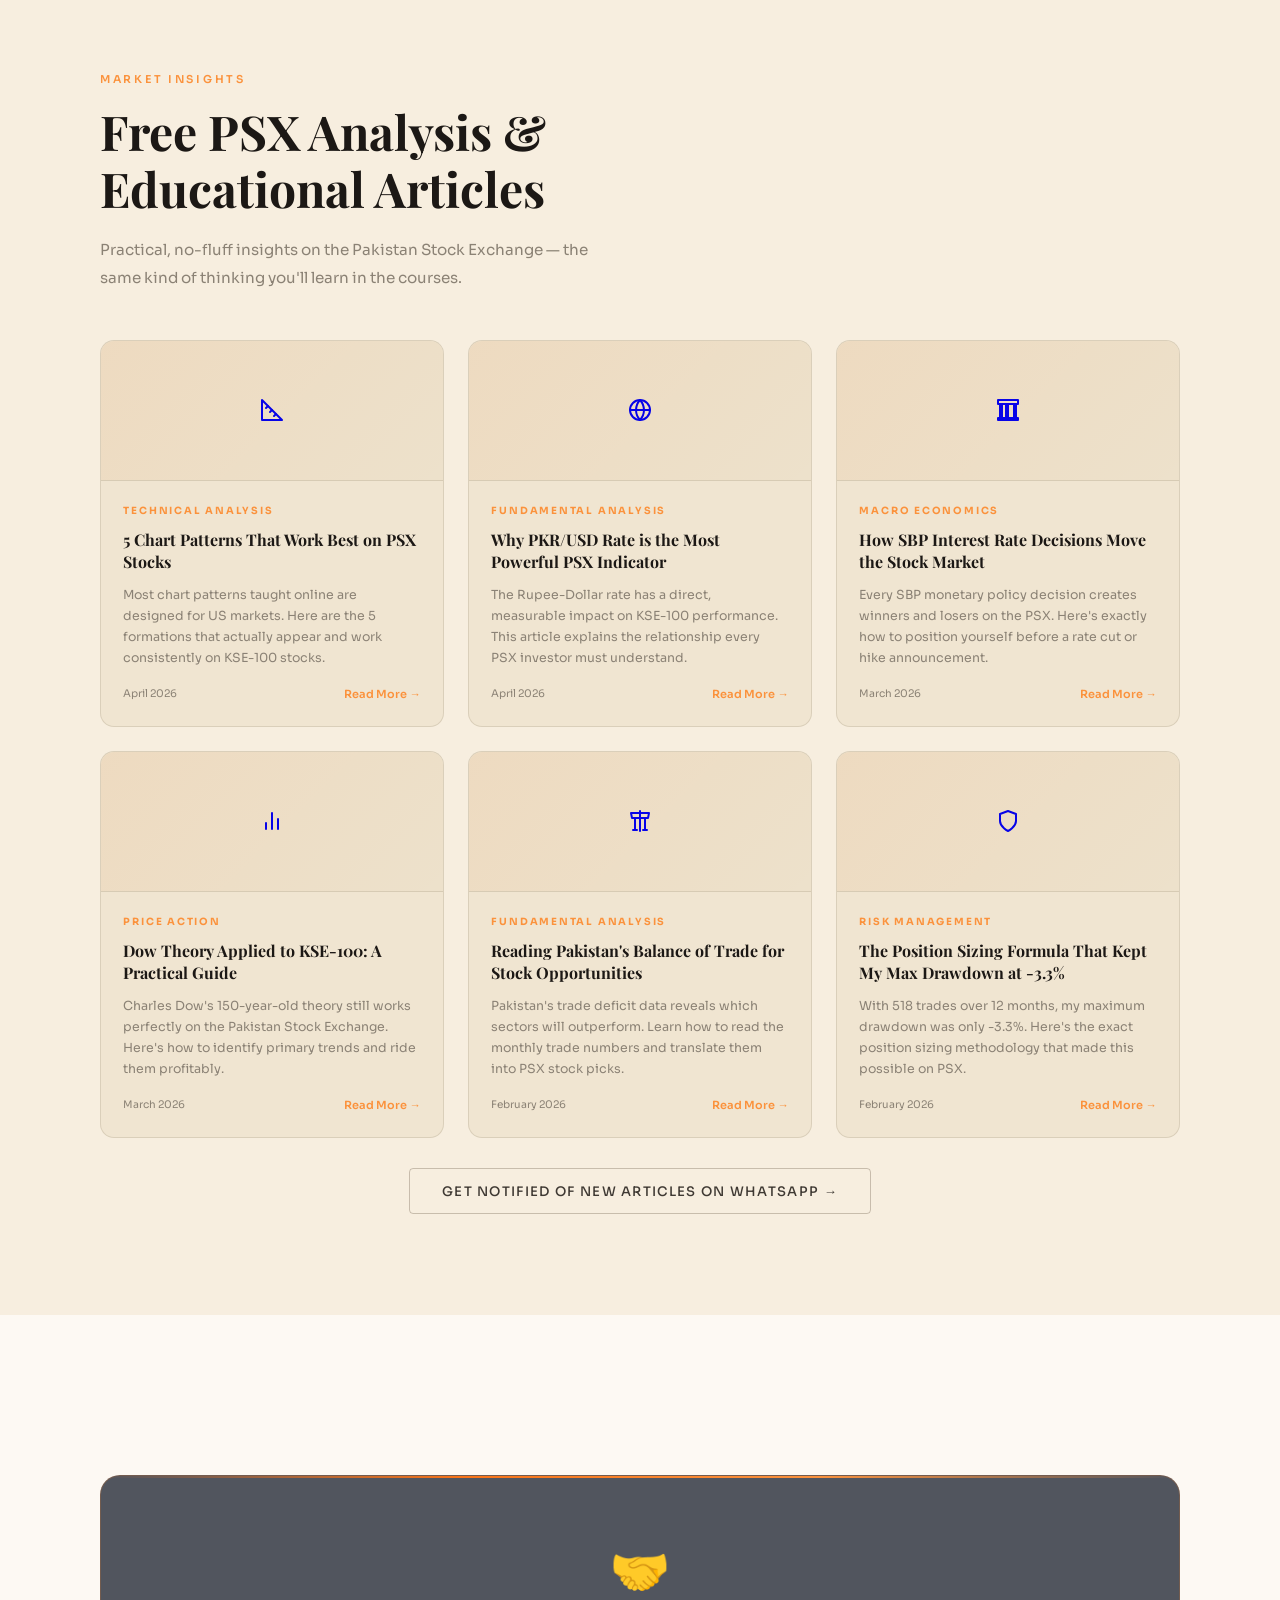
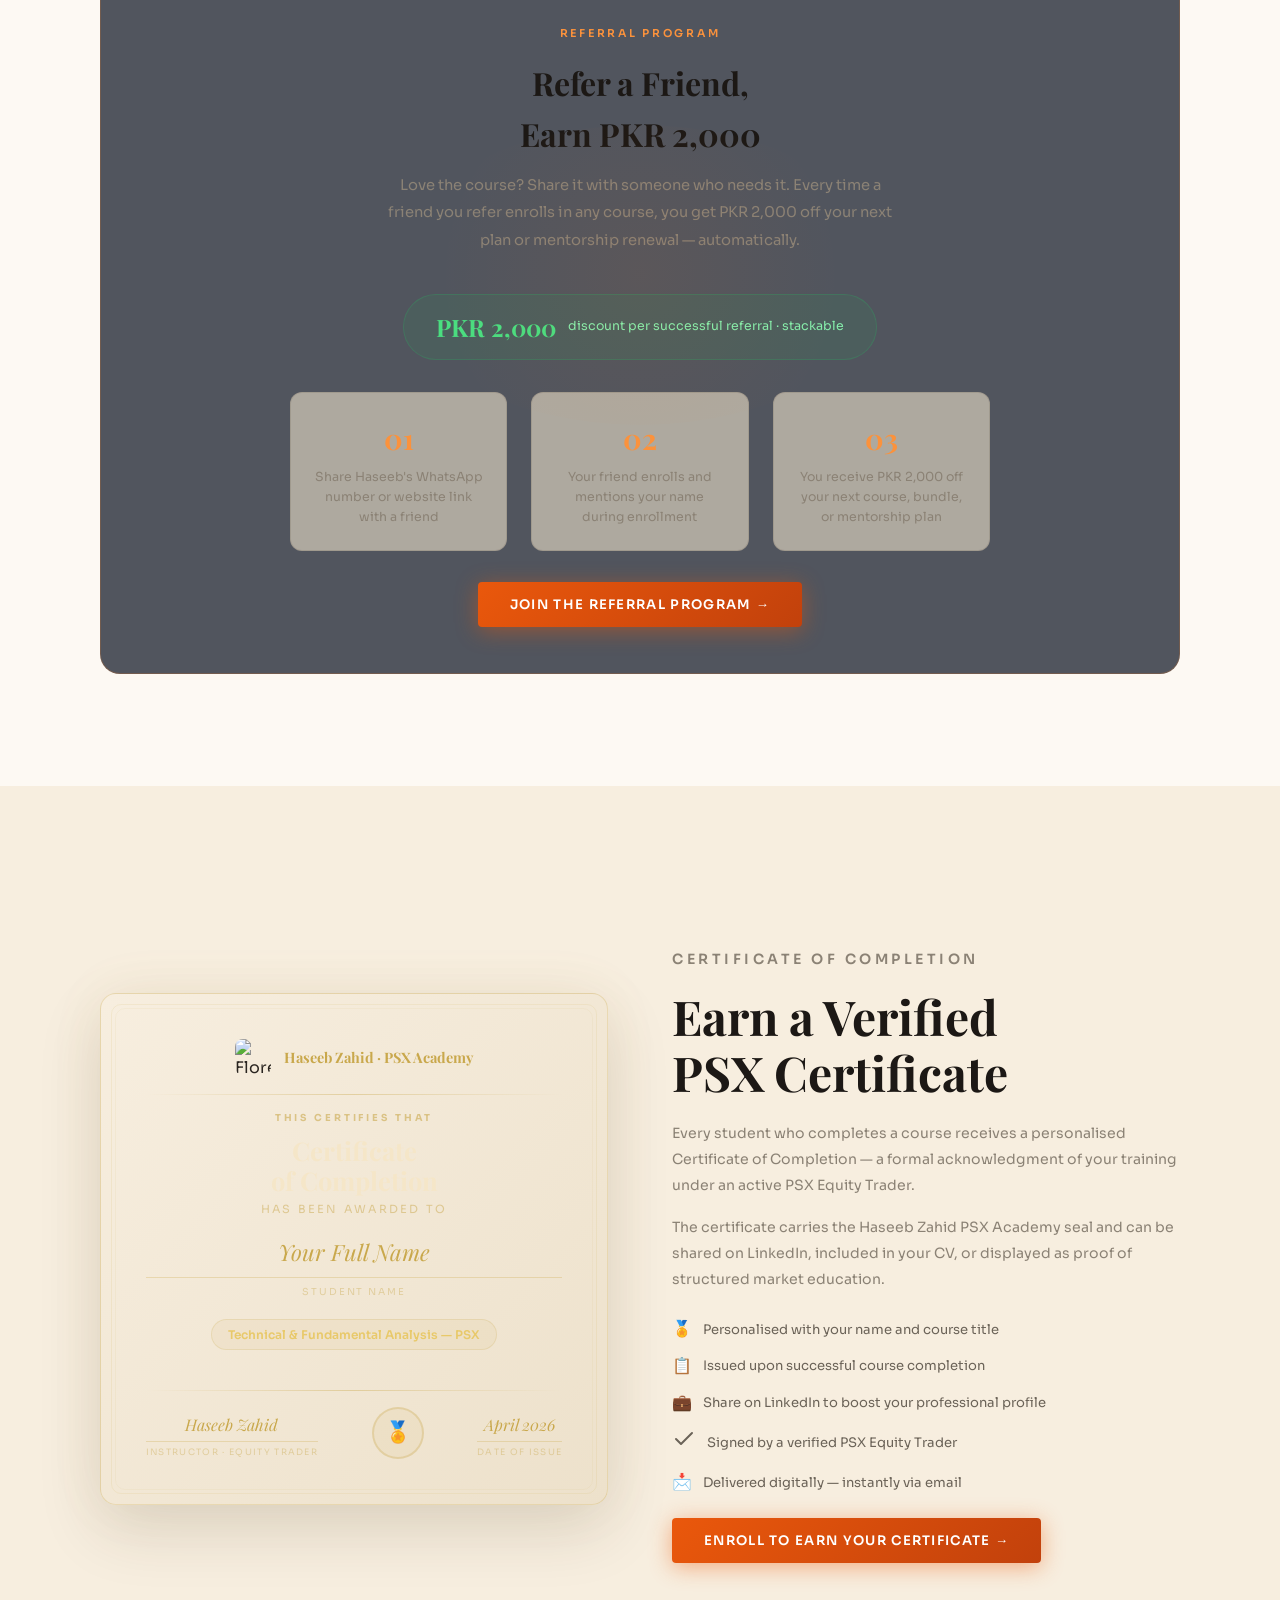
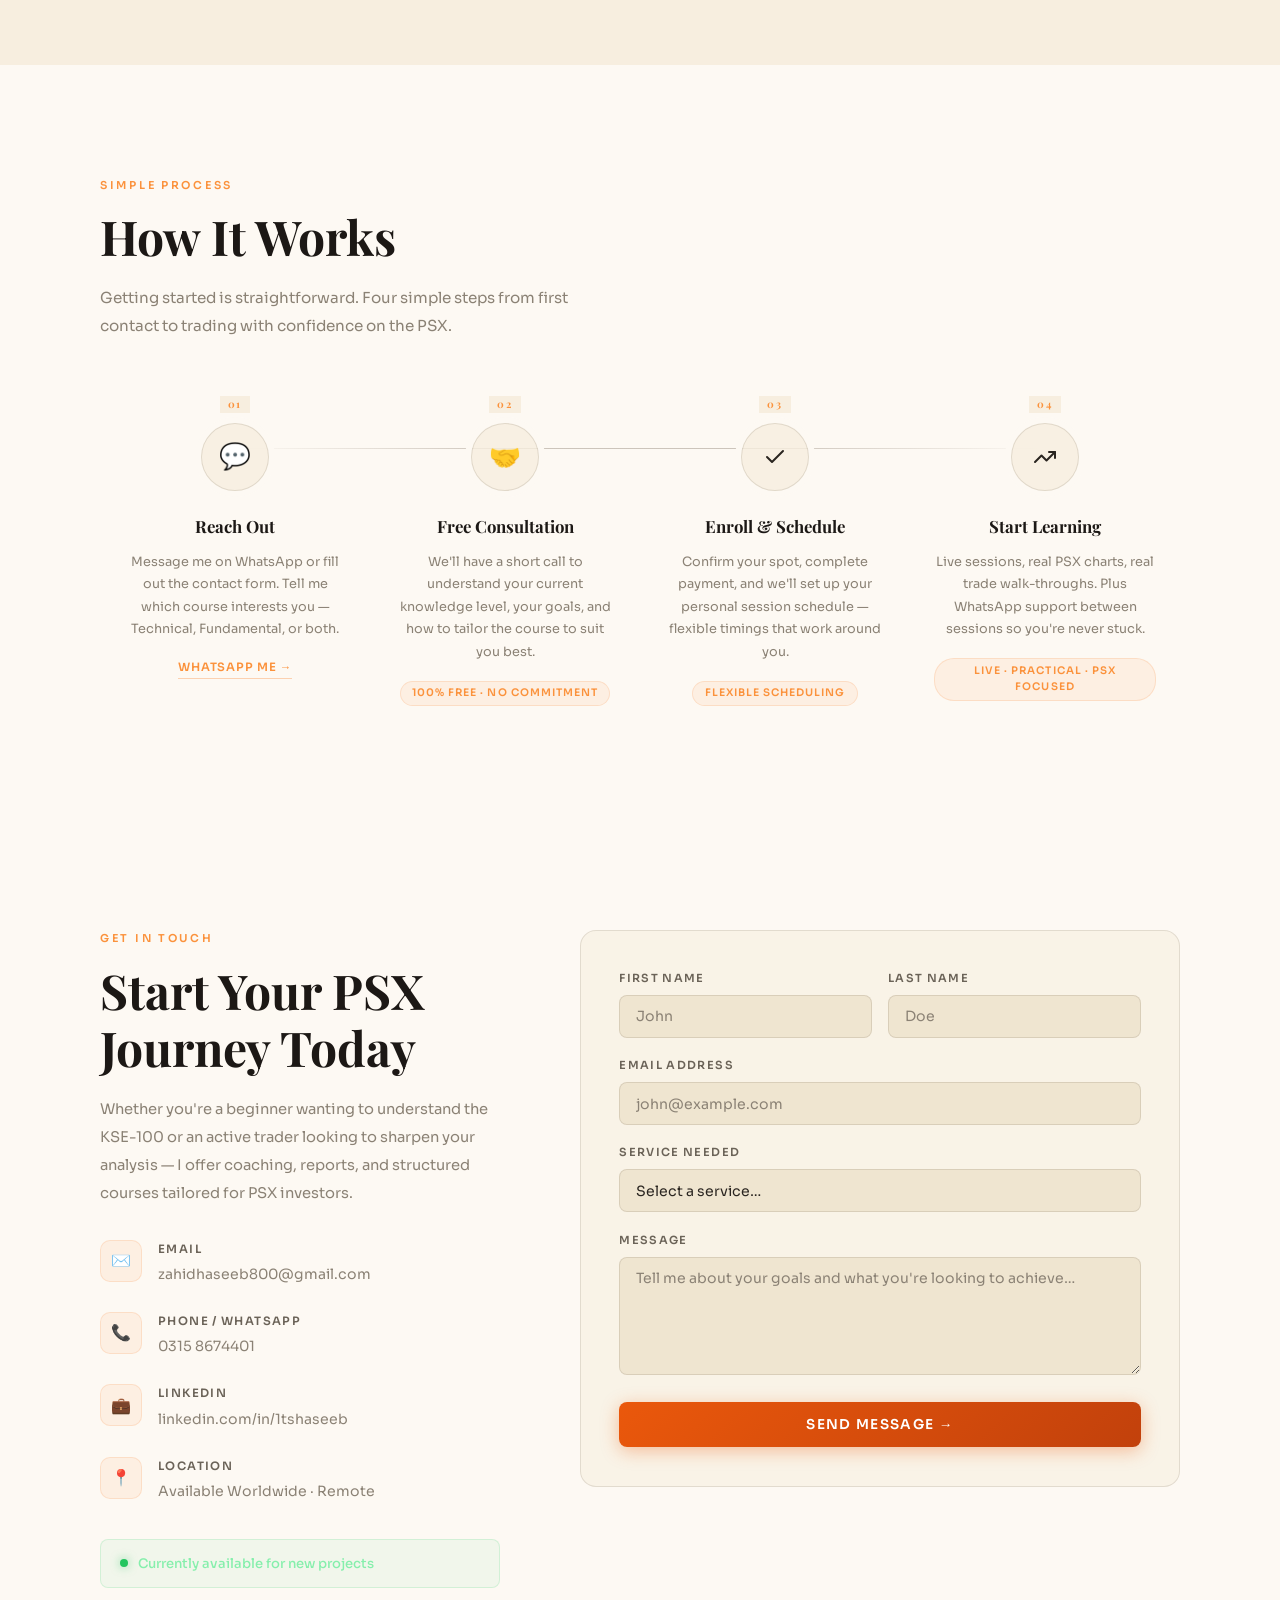
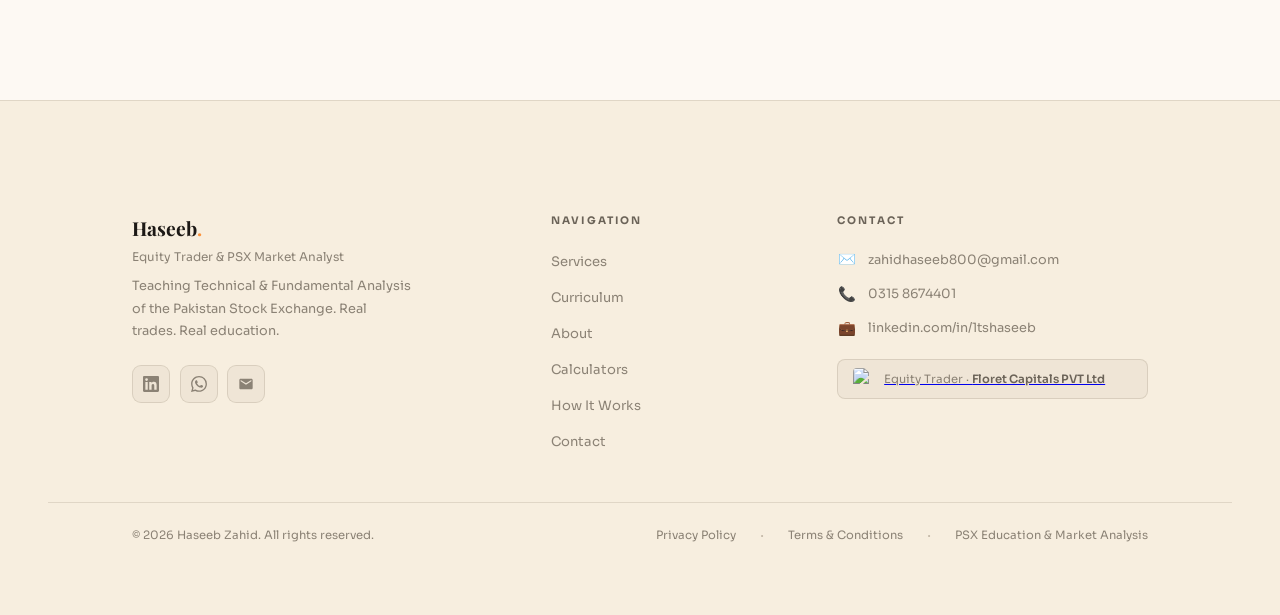
==== commit 4b511cbf: "feat(theme): warm cream/charcoal palette + Lenis on subpages - Switch :root from dark navy to warm i" ====
--- a/index.html
+++ b/index.html
@@ -30,7 +30,7 @@
   <link rel="icon" type="image/x-icon" href="favicon.ico">
   <link rel="icon" type="image/png" sizes="32x32" href="favicon-32x32.webp">
   <link rel="apple-touch-icon" sizes="180x180" href="apple-touch-icon.webp">
-  <meta name="theme-color" content="#060d18">
+  <meta name="theme-color" content="#fdf9f3">
 
   <!-- JSON-LD Structured Data -->
   <script type="application/ld+json">
@@ -114,7 +114,7 @@
   <link rel="dns-prefetch" href="https://floretcapitals.com">
   <link href="https://fonts.googleapis.com/css2?family=Playfair+Display:ital,wght@0,400;0,600;0,700;1,400&family=Sora:wght@300;400;500;600;700&display=swap" rel="stylesheet">
   <link rel="stylesheet" href="style.css">
-  <meta name="color-scheme" content="dark">
+  <meta name="color-scheme" content="light">
 </head>
 <body>
 
--- a/style.css
+++ b/style.css
@@ -1,12 +1,21 @@
 *, *::before, *::after { box-sizing: border-box; margin: 0; padding: 0; }
+
+img, svg, video { max-width: 100%; height: auto; }
+input, select, textarea, button { font-family: inherit; }
+
+/* Prevent iOS Safari zooming inputs on focus when font-size < 16px */
+@media (max-width: 599px) {
+  .auth-form input, .auth-form textarea, .auth-form select,
+  .calc-input-wrap input, .calc-input-wrap select { font-size: 16px; }
+}
 
 .skip-link {
   position: absolute;
   left: -9999px;
   top: 0;
   z-index: 9999;
-  background: #0a1628;
-  color: #fff;
+  background: var(--silver-bright);
+  color: var(--bg);
   padding: 0.75rem 1.25rem;
   border: 2px solid #f97316;
   border-radius: 6px;
@@ -32,19 +41,20 @@
 }
 
     :root {
-      --bg:       #060d18;
-      --bg2:      #0a1628;
-      --bg3:      #0d1f3c;
-      --silver:       #94a3b8;
-      --silver-light: #cbd5e1;
-      --silver-bright:#e2e8f0;
+      --bg:       #fdf9f3;
+      --bg2:      #f7eedf;
+      --bg3:      #ede1cb;
+      --silver:       #6b6358;
+      --silver-light: #3f3933;
+      --silver-bright:#1c1815;
       --blue:         #f97316;
       --blue-light:   #fb923c;
-      --border:       rgba(148,163,184,0.1);
-      --border-h:     rgba(148,163,184,0.28);
-      --glow:         rgba(249,115,22,0.22);
-      --text:         #e2e8f0;
-      --muted:        #64748b;
+      --blue-deep:    #c2410c;
+      --border:       rgba(60,40,20,0.12);
+      --border-h:     rgba(60,40,20,0.25);
+      --glow:         rgba(249,115,22,0.20);
+      --text:         #2a2520;
+      --muted:        #8b8275;
     }
 
     html { scroll-behavior: smooth; }
@@ -59,7 +69,8 @@
 
     ::-webkit-scrollbar { width: 5px; }
     ::-webkit-scrollbar-track { background: var(--bg); }
-    ::-webkit-scrollbar-thumb { background: #1e3a5f; border-radius: 3px; }
+    ::-webkit-scrollbar-thumb { background: var(--bg3); border-radius: 3px; }
+    ::-webkit-scrollbar-thumb:hover { background: var(--blue); }
     ::selection { background: rgba(249,115,22,0.28); }
 
     /* ── NAV ── */
@@ -71,7 +82,7 @@
     }
     nav.scrolled {
       padding: 1rem 3rem;
-      background: rgba(6,13,24,0.88);
+      background: rgba(237,225,203,0.88);
       backdrop-filter: blur(22px);
       border-bottom: 1px solid var(--border);
     }
@@ -110,12 +121,12 @@
       position: absolute; top: calc(100% + 0.6rem); left: 50%;
       transform: translateX(-50%) translateY(-6px);
       min-width: 240px;
-      background: rgba(6,13,24,0.97);
+      background: rgba(237,225,203,0.97);
       border: 1px solid var(--border-h);
       border-radius: 10px;
       padding: 0.5rem;
       list-style: none;
-      box-shadow: 0 16px 40px rgba(0,0,0,0.6);
+      box-shadow: 0 16px 40px rgba(60,40,20,0.18);
       backdrop-filter: blur(10px);
       opacity: 0; visibility: hidden;
       transition: opacity 0.2s ease, transform 0.2s ease, visibility 0s linear 0.2s;
@@ -242,7 +253,7 @@
     /* ── PSX TICKER STRIP ── */
     #kse-ticker-wrap {
       position: sticky; top: 64px; z-index: 900;
-      background: rgba(6,13,24,0.97); backdrop-filter: blur(16px);
+      background: rgba(237,225,203,0.97); backdrop-filter: blur(16px);
       border-bottom: 1px solid var(--border);
       display: flex; align-items: center; height: 42px; overflow: hidden;
     }
@@ -262,8 +273,8 @@
     .kse-ticker-scroll::before, .kse-ticker-scroll::after {
       content: ''; position: absolute; top: 0; bottom: 0; width: 40px; z-index: 2; pointer-events: none;
     }
-    .kse-ticker-scroll::before { left: 0; background: linear-gradient(to right, rgba(6,13,24,0.97), transparent); }
-    .kse-ticker-scroll::after  { right: 0; background: linear-gradient(to left, rgba(6,13,24,0.97), transparent); }
+    .kse-ticker-scroll::before { left: 0; background: linear-gradient(to right, rgba(237,225,203,0.97), transparent); }
+    .kse-ticker-scroll::after  { right: 0; background: linear-gradient(to left, rgba(237,225,203,0.97), transparent); }
     .kse-ticker-track {
       display: flex; align-items: center; gap: 0;
       width: max-content; animation: kseTick 45s linear infinite;
@@ -282,10 +293,10 @@
     #sample-analysis { background: var(--bg2); }
     .sa-grid { display: grid; grid-template-columns: 1fr 1fr; gap: 2rem; margin-top: 3rem; }
     .sa-card {
-      background: rgba(6,13,24,0.7); border: 1px solid var(--border);
+      background: rgba(237,225,203,0.7); border: 1px solid var(--border);
       border-radius: 14px; overflow: hidden; transition: all 0.35s;
     }
-    .sa-card:hover { border-color: rgba(249,115,22,0.3); transform: translateY(-4px); box-shadow: 0 20px 50px rgba(0,0,0,0.45); }
+    .sa-card:hover { border-color: rgba(249,115,22,0.3); transform: translateY(-4px); box-shadow: 0 20px 50px rgba(60,40,20,0.12); }
     .sa-card-head {
       padding: 1.2rem 1.5rem; border-bottom: 1px solid var(--border);
       display: flex; align-items: center; gap: 0.8rem;
@@ -297,11 +308,11 @@
     .sa-img-wrap img { width: 100%; display: block; transition: transform 0.5s ease; }
     .sa-img-wrap:hover img { transform: scale(1.03); }
     .sa-overlay {
-      position: absolute; inset: 0; background: rgba(6,13,24,0);
+      position: absolute; inset: 0; background: rgba(237,225,203,0);
       display: flex; align-items: center; justify-content: center; transition: background 0.3s;
     }
-    .sa-img-wrap:hover .sa-overlay { background: rgba(6,13,24,0.22); }
-    .sa-zoom { background: rgba(6,13,24,0.85); border: 1px solid var(--border-h); color: var(--silver-light); padding: 0.45rem 1rem; border-radius: 20px; font-size: 0.7rem; font-weight: 600; opacity: 0; transform: translateY(6px); transition: all 0.3s; }
+    .sa-img-wrap:hover .sa-overlay { background: rgba(237,225,203,0.22); }
+    .sa-zoom { background: rgba(237,225,203,0.85); border: 1px solid var(--border-h); color: var(--silver-light); padding: 0.45rem 1rem; border-radius: 20px; font-size: 0.7rem; font-weight: 600; opacity: 0; transform: translateY(6px); transition: all 0.3s; }
     .sa-img-wrap:hover .sa-zoom { opacity: 1; transform: translateY(0); }
     .sa-card-foot { padding: 1rem 1.5rem; display: flex; gap: 0.5rem; flex-wrap: wrap; }
     .sa-tag { font-size: 0.63rem; font-weight: 600; letter-spacing: 0.08em; text-transform: uppercase; color: var(--blue-light); background: rgba(249,115,22,0.07); border: 1px solid rgba(249,115,22,0.15); padding: 0.18rem 0.6rem; border-radius: 20px; }
@@ -310,7 +321,7 @@
     #before-after { background: var(--bg); }
     .ba-grid { display: grid; grid-template-columns: 1fr auto 1fr; gap: 1.5rem; align-items: start; margin-top: 3rem; }
     .ba-col { background: rgba(8,16,30,0.7); border: 1px solid var(--border); border-radius: 16px; padding: 2rem; }
-    .ba-col.after { border-color: rgba(249,115,22,0.25); background: rgba(13,31,60,0.7); }
+    .ba-col.after { border-color: rgba(249,115,22,0.25); background: rgba(255,250,240,0.7); }
     .ba-head { display: flex; align-items: center; gap: 0.7rem; margin-bottom: 1.5rem; }
     .ba-badge { font-size: 0.62rem; font-weight: 700; letter-spacing: 0.18em; text-transform: uppercase; padding: 0.25rem 0.8rem; border-radius: 20px; }
     .ba-badge.before { background: rgba(239,68,68,0.1); color: #f87171; border: 1px solid rgba(239,68,68,0.2); }
@@ -335,11 +346,11 @@
     #blog { background: var(--bg2); }
     .blog-grid { display: grid; grid-template-columns: repeat(3,1fr); gap: 1.5rem; margin-top: 3rem; }
     .blog-card {
-      background: rgba(6,13,24,0.7); border: 1px solid var(--border);
+      background: rgba(237,225,203,0.7); border: 1px solid var(--border);
       border-radius: 14px; overflow: hidden; transition: all 0.35s;
       display: flex; flex-direction: column; text-decoration: none;
     }
-    .blog-card:hover { border-color: rgba(249,115,22,0.3); transform: translateY(-5px); box-shadow: 0 20px 50px rgba(0,0,0,0.45); }
+    .blog-card:hover { border-color: rgba(249,115,22,0.3); transform: translateY(-5px); box-shadow: 0 20px 50px rgba(60,40,20,0.12); }
     .blog-thumb {
       height: 140px; background: var(--bg3); display: flex; align-items: center;
       justify-content: center; font-size: 3rem; position: relative; overflow: hidden;
@@ -369,7 +380,7 @@
     .ref-title { font-family: 'Playfair Display', serif; font-size: 2rem; font-weight: 700; color: var(--silver-bright); margin-bottom: 0.8rem; }
     .ref-desc { font-size: 0.92rem; color: var(--muted); max-width: 520px; margin: 0 auto 2.5rem; line-height: 1.85; }
     .ref-steps { display: grid; grid-template-columns: repeat(3,1fr); gap: 1.5rem; max-width: 700px; margin: 0 auto 2.5rem; }
-    .ref-step { background: rgba(6,13,24,0.6); border: 1px solid var(--border); border-radius: 12px; padding: 1.4rem; text-align: center; }
+    .ref-step { background: rgba(237,225,203,0.6); border: 1px solid var(--border); border-radius: 12px; padding: 1.4rem; text-align: center; }
     .ref-step-num { font-family: 'Playfair Display', serif; font-size: 1.8rem; font-weight: 700; color: var(--blue-light); margin-bottom: 0.4rem; }
     .ref-step-txt { font-size: 0.78rem; color: var(--muted); line-height: 1.6; }
     .ref-reward {
@@ -385,10 +396,10 @@
     .cert-wrap { display: grid; grid-template-columns: 1fr 1fr; gap: 4rem; align-items: center; margin-top: 3rem; }
     .cert-frame {
       border-radius: 16px; overflow: hidden;
-      background: linear-gradient(135deg, #0a1628, #0d1f3c);
+      background: linear-gradient(135deg, var(--bg2), var(--bg3));
       border: 1px solid rgba(201,168,76,0.3);
       padding: 2.8rem; text-align: center; position: relative;
-      box-shadow: 0 0 60px rgba(201,168,76,0.06), 0 24px 64px rgba(0,0,0,0.5);
+      box-shadow: 0 0 60px rgba(201,168,76,0.06), 0 24px 64px rgba(60,40,20,0.14);
     }
     .cert-frame::before, .cert-frame::after {
       content: ''; position: absolute; inset: 10px; border-radius: 10px;
@@ -440,7 +451,7 @@
     .svc-main { display: grid; grid-template-columns: 1fr 1fr; gap: 1.8rem; margin-bottom: 2rem; }
 
     .card-main {
-      background: rgba(10,22,40,0.55);
+      background: rgba(247,238,223,0.55);
       border: 1px solid var(--border); border-radius: 14px;
       padding: 2.4rem; position: relative; overflow: hidden;
       transition: all 0.4s ease; cursor: default;
@@ -450,7 +461,7 @@
       background: linear-gradient(90deg, transparent, var(--blue), transparent);
       opacity: 0; transition: opacity 0.4s;
     }
-    .card-main:hover { border-color: rgba(249,115,22,0.3); transform: translateY(-5px); background: rgba(13,31,60,0.75); box-shadow: 0 24px 64px rgba(0,0,0,0.45), 0 0 40px var(--glow); }
+    .card-main:hover { border-color: rgba(249,115,22,0.3); transform: translateY(-5px); background: rgba(255,250,240,0.75); box-shadow: 0 24px 64px rgba(60,40,20,0.12), 0 0 40px var(--glow); }
     .card-main:hover::before { opacity: 1; }
 
     .c-icon {
@@ -499,7 +510,7 @@
     .about-grid--reverse .about-txt { order: 1; }
     .about-grid--reverse .about-deco { right: auto; left: -18px; }
     .about-img-frame--placeholder {
-      background: linear-gradient(140deg, rgba(13,31,60,0.55), rgba(6,13,24,0.7));
+      background: linear-gradient(140deg, rgba(255,250,240,0.55), rgba(237,225,203,0.7));
       border: 1px dashed rgba(249,115,22,0.35);
     }
     .about-img-placeholder-text {
@@ -576,14 +587,14 @@
     .avail span { font-size: 0.82rem; color: #86efac; font-weight: 500; }
 
     .form-box {
-      background: rgba(10,22,40,0.6); border: 1px solid var(--border);
+      background: rgba(247,238,223,0.6); border: 1px solid var(--border);
       border-radius: 16px; padding: 2.4rem;
     }
     .form-row { display: grid; grid-template-columns: 1fr 1fr; gap: 1rem; }
     .fg { margin-bottom: 1.2rem; }
     .fg label { display: block; font-size: 0.7rem; font-weight: 600; letter-spacing: 0.12em; text-transform: uppercase; color: var(--silver); margin-bottom: 0.45rem; }
     .fg input, .fg select, .fg textarea {
-      width: 100%; background: rgba(6,13,24,0.8);
+      width: 100%; background: rgba(237,225,203,0.8);
       border: 1px solid var(--border); border-radius: 8px;
       padding: 0.72rem 1rem; color: var(--text);
       font-family: 'Sora', sans-serif; font-size: 0.88rem;
@@ -632,7 +643,7 @@
       gap: 1rem; margin-bottom: 2.5rem;
     }
     .tr-stat-card {
-      background: rgba(6,13,24,0.7); border: 1px solid var(--border);
+      background: rgba(237,225,203,0.7); border: 1px solid var(--border);
       border-radius: 12px; padding: 1.4rem 1.1rem; text-align: center;
       position: relative; overflow: hidden; transition: all 0.35s ease;
     }
@@ -643,7 +654,7 @@
     .tr-stat-card.positive::before { background: linear-gradient(90deg, transparent, #22c55e, transparent); }
     .tr-stat-card.negative::before { background: linear-gradient(90deg, transparent, #ef4444, transparent); }
     .tr-stat-card.neutral::before  { background: linear-gradient(90deg, transparent, var(--blue-light), transparent); }
-    .tr-stat-card:hover { transform: translateY(-4px); border-color: var(--border-h); box-shadow: 0 12px 40px rgba(0,0,0,0.4); }
+    .tr-stat-card:hover { transform: translateY(-4px); border-color: var(--border-h); box-shadow: 0 12px 40px rgba(60,40,20,0.1); }
     .tr-stat-icon { font-size: 1.3rem; margin-bottom: 0.6rem; }
     .tr-stat-num { font-family: 'Playfair Display', serif; font-size: 1.6rem; font-weight: 700; margin-bottom: 0.4rem; line-height: 1; }
     .tr-stat-card.positive .tr-stat-num { color: #4ade80; }
@@ -654,10 +665,10 @@
 
     .tr-charts { display: grid; grid-template-columns: 1fr 1fr; gap: 1.5rem; margin-bottom: 1.5rem; }
     .tr-chart-card {
-      background: rgba(6,13,24,0.7); border: 1px solid var(--border);
+      background: rgba(237,225,203,0.7); border: 1px solid var(--border);
       border-radius: 14px; overflow: hidden; transition: all 0.35s ease;
     }
-    .tr-chart-card:hover { border-color: var(--border-h); box-shadow: 0 16px 48px rgba(0,0,0,0.5); }
+    .tr-chart-card:hover { border-color: var(--border-h); box-shadow: 0 16px 48px rgba(60,40,20,0.14); }
     .tr-chart-label {
       display: flex; align-items: center; gap: 0.6rem;
       padding: 1rem 1.4rem; font-size: 0.72rem; font-weight: 600;
@@ -678,13 +689,13 @@
     .tr-chart-img-wrap:hover img { transform: scale(1.02); filter: brightness(1.05); }
     .tr-chart-overlay {
       position: absolute; inset: 0;
-      background: rgba(6,13,24,0); display: flex;
+      background: rgba(237,225,203,0); display: flex;
       align-items: center; justify-content: center;
       transition: background 0.35s;
     }
-    .tr-chart-img-wrap:hover .tr-chart-overlay { background: rgba(6,13,24,0.25); }
+    .tr-chart-img-wrap:hover .tr-chart-overlay { background: rgba(237,225,203,0.25); }
     .tr-zoom-icon {
-      background: rgba(6,13,24,0.85); border: 1px solid var(--border-h);
+      background: rgba(237,225,203,0.85); border: 1px solid var(--border-h);
       color: var(--silver-light); padding: 0.5rem 1.1rem; border-radius: 20px;
       font-size: 0.72rem; font-weight: 600; letter-spacing: 0.08em;
       opacity: 0; transform: translateY(8px);
@@ -718,7 +729,7 @@
     }
     .lb-close:hover { background: rgba(239,68,68,0.25); border-color: #ef4444; color: #f87171; }
     .lb-caption {
-      background: rgba(6,13,24,0.95); padding: 0.75rem 1.2rem;
+      background: rgba(237,225,203,0.95); padding: 0.75rem 1.2rem;
       font-size: 0.72rem; font-weight: 600; letter-spacing: 0.12em;
       text-transform: uppercase; color: var(--silver);
       border-bottom: 1px solid var(--border);
@@ -729,15 +740,15 @@
     .cur-header { margin-bottom: 3.5rem; }
     .cur-grid { display: grid; grid-template-columns: 1fr 1fr; gap: 2rem; }
     .cur-card {
-      background: rgba(10,22,40,0.6); border: 1px solid var(--border);
+      background: rgba(247,238,223,0.6); border: 1px solid var(--border);
       border-radius: 16px; overflow: hidden; transition: all 0.4s ease;
       display: flex; flex-direction: column;
     }
-    .cur-card:hover { border-color: rgba(249,115,22,0.3); box-shadow: 0 24px 64px rgba(0,0,0,0.45), 0 0 40px var(--glow); }
+    .cur-card:hover { border-color: rgba(249,115,22,0.3); box-shadow: 0 24px 64px rgba(60,40,20,0.12), 0 0 40px var(--glow); }
     .cur-card-head {
       display: flex; align-items: center; gap: 1rem;
       padding: 1.8rem 2rem; border-bottom: 1px solid var(--border);
-      background: rgba(6,13,24,0.5);
+      background: rgba(237,225,203,0.5);
     }
     .cur-card-icon {
       width: 50px; height: 50px; border-radius: 12px; flex-shrink: 0;
@@ -784,7 +795,7 @@
       display: flex; align-items: center; gap: 0.35rem;
     }
     .pkg-timer-block {
-      background: rgba(6,13,24,0.8); border: 1px solid rgba(249,115,22,0.2);
+      background: rgba(237,225,203,0.8); border: 1px solid rgba(249,115,22,0.2);
       border-radius: 8px; padding: 0.5rem 0.7rem; text-align: center; min-width: 52px;
     }
     .pkg-timer-num {
@@ -800,10 +811,10 @@
       border-radius: 16px; overflow: hidden; position: relative;
       transition: all 0.4s ease; display: flex; flex-direction: column;
     }
-    .pkg-card:hover { transform: translateY(-6px); box-shadow: 0 24px 64px rgba(0,0,0,0.5), 0 0 40px var(--glow); border-color: rgba(249,115,22,0.3); }
+    .pkg-card:hover { transform: translateY(-6px); box-shadow: 0 24px 64px rgba(60,40,20,0.14), 0 0 40px var(--glow); border-color: rgba(249,115,22,0.3); }
     .pkg-card.featured {
       border-color: rgba(249,115,22,0.4);
-      background: rgba(13,31,60,0.8);
+      background: rgba(255,250,240,0.8);
       box-shadow: 0 0 40px rgba(249,115,22,0.1);
     }
     .pkg-badge {
@@ -851,7 +862,7 @@
 
     /* Mentorship addon */
     .mentorship-card {
-      background: rgba(6,13,24,0.6); border: 1px solid rgba(249,115,22,0.18);
+      background: rgba(237,225,203,0.6); border: 1px solid rgba(249,115,22,0.18);
       border-radius: 16px; padding: 2rem 2.4rem;
       display: grid; grid-template-columns: 1fr auto; gap: 2rem; align-items: center;
       position: relative; overflow: hidden;
@@ -862,7 +873,7 @@
     }
     .mentorship-plans { display: flex; gap: 1rem; margin-top: 1rem; }
     .mp-card {
-      background: rgba(10,22,40,0.8); border: 1px solid var(--border);
+      background: rgba(247,238,223,0.8); border: 1px solid var(--border);
       border-radius: 10px; padding: 1rem 1.2rem; flex: 1; transition: all 0.3s;
     }
     .mp-card:hover { border-color: rgba(249,115,22,0.3); transform: translateY(-2px); }
@@ -874,14 +885,14 @@
     /* Payment Methods */
     .payment-strip {
       margin-top: 2rem; padding: 1.4rem 2rem;
-      background: rgba(6,13,24,0.5); border: 1px solid var(--border);
+      background: rgba(237,225,203,0.5); border: 1px solid var(--border);
       border-radius: 12px; display: flex; align-items: center; gap: 1.5rem; flex-wrap: wrap;
     }
     .payment-label { font-size: 0.65rem; font-weight: 700; letter-spacing: 0.18em; text-transform: uppercase; color: var(--muted); flex-shrink: 0; }
     .payment-methods { display: flex; gap: 0.7rem; flex-wrap: wrap; }
     .pay-method {
       display: flex; align-items: center; gap: 0.45rem;
-      background: rgba(255,255,255,0.04); border: 1px solid var(--border);
+      background: rgba(60,40,20,0.04); border: 1px solid var(--border);
       border-radius: 7px; padding: 0.4rem 0.85rem;
       font-size: 0.72rem; font-weight: 600; color: var(--silver);
       transition: all 0.3s;
@@ -946,7 +957,7 @@
     }
     .popup-close {
       position: absolute; top: 1rem; right: 1rem;
-      background: rgba(255,255,255,0.05); border: 1px solid var(--border);
+      background: rgba(60,40,20,0.05); border: 1px solid var(--border);
       color: var(--muted); width: 30px; height: 30px; border-radius: 50%;
       font-size: 0.8rem; cursor: pointer; display: flex; align-items: center;
       justify-content: center; transition: all 0.25s;
@@ -961,7 +972,7 @@
     .popup-perk .pp-chk { color: #4ade80; font-weight: 700; flex-shrink: 0; }
     .popup-input-row { display: flex; gap: 0.7rem; }
     .popup-input {
-      flex: 1; background: rgba(6,13,24,0.8); border: 1px solid var(--border);
+      flex: 1; background: rgba(237,225,203,0.8); border: 1px solid var(--border);
       border-radius: 8px; padding: 0.75rem 1rem; color: var(--text);
       font-family: 'Sora', sans-serif; font-size: 0.85rem; outline: none;
       transition: border-color 0.3s;
@@ -985,7 +996,7 @@
     .tst-founding { display: flex; flex-direction: column; gap: 2rem; }
     .founding-badge {
       position: relative; overflow: hidden;
-      background: rgba(6,13,24,0.7); border: 1px solid rgba(249,115,22,0.2);
+      background: rgba(237,225,203,0.7); border: 1px solid rgba(249,115,22,0.2);
       border-radius: 20px; padding: 3rem; text-align: center;
     }
     .founding-glow {
@@ -1005,7 +1016,7 @@
     .fp-check { color: #4ade80; font-weight: 700; flex-shrink: 0; margin-top: 0.05rem; }
     .tst-placeholder-row { display: grid; grid-template-columns: repeat(3,1fr); gap: 1.4rem; }
     .tst-placeholder {
-      background: rgba(6,13,24,0.6); border: 1px dashed rgba(148,163,184,0.15);
+      background: rgba(237,225,203,0.6); border: 1px dashed rgba(148,163,184,0.15);
       border-radius: 14px; padding: 1.6rem; transition: all 0.35s;
     }
     .tst-placeholder:hover { border-color: rgba(249,115,22,0.25); transform: translateY(-3px); }
@@ -1049,13 +1060,13 @@
     }
     .hiw-icon {
       width: 68px; height: 68px; border-radius: 50%; flex-shrink: 0;
-      background: rgba(10,22,40,0.8); border: 1px solid var(--border);
+      background: rgba(247,238,223,0.8); border: 1px solid var(--border);
       display: flex; align-items: center; justify-content: center;
       font-size: 1.6rem; margin-bottom: 1.4rem; position: relative; z-index: 1;
       transition: all 0.4s ease; box-shadow: 0 0 0 6px var(--bg);
     }
     .hiw-step:hover .hiw-icon {
-      border-color: rgba(249,115,22,0.5); background: rgba(13,31,60,0.9);
+      border-color: rgba(249,115,22,0.5); background: rgba(255,250,240,0.9);
       box-shadow: 0 0 0 6px var(--bg), 0 0 30px var(--glow);
       transform: scale(1.1);
     }
@@ -1067,7 +1078,7 @@
     .hiw-action {
       font-size: 0.72rem; font-weight: 600; letter-spacing: 0.08em;
       color: var(--blue-light); text-decoration: none; text-transform: uppercase;
-      border-bottom: 1px solid rgba(96,165,250,0.3); padding-bottom: 1px;
+      border-bottom: 1px solid rgba(249,115,22,0.3); padding-bottom: 1px;
       transition: all 0.3s;
     }
     .hiw-action:hover { color: var(--silver-bright); border-color: var(--silver-bright); }
@@ -1087,7 +1098,7 @@
     .f-socials { display: flex; gap: 0.6rem; }
     .f-social-btn {
       width: 38px; height: 38px; border-radius: 9px;
-      background: rgba(255,255,255,0.04); border: 1px solid var(--border);
+      background: rgba(60,40,20,0.04); border: 1px solid var(--border);
       display: flex; align-items: center; justify-content: center;
       color: var(--muted); transition: all 0.3s; text-decoration: none;
     }
@@ -1160,7 +1171,7 @@
     /* ── CARD SHIMMER ── */
     .card-main::after {
       content: ''; position: absolute; inset: 0;
-      background: linear-gradient(105deg, transparent 40%, rgba(255,255,255,0.025) 50%, transparent 60%);
+      background: linear-gradient(105deg, transparent 40%, rgba(60,40,20,0.03) 50%, transparent 60%);
       transform: translateX(-100%); transition: transform 0.6s ease; pointer-events: none;
     }
     .card-main:hover::after { transform: translateX(100%); }
@@ -1173,7 +1184,7 @@
     }
     .cursor-ring {
       position: fixed; width: 30px; height: 30px;
-      border: 1.5px solid rgba(96,165,250,0.45); border-radius: 50%;
+      border: 1.5px solid rgba(249,115,22,0.45); border-radius: 50%;
       pointer-events: none; z-index: 9998;
       transform: translate(-50%,-50%); transition: border-color 0.25s, transform 0.12s;
     }
@@ -1187,7 +1198,7 @@
     }
     .orb-1 { width: 420px; height: 420px; background: #c2410c; top: 5%; left: 8%; --dur: 10s; }
     .orb-2 { width: 280px; height: 280px; background: #ea580c; top: 45%; right: 5%; --dur: 13s; animation-delay: -4s; }
-    .orb-3 { width: 180px; height: 180px; background: #3b82f6; bottom: 15%; left: 38%; --dur: 8s; animation-delay: -6s; }
+    .orb-3 { width: 180px; height: 180px; background: #fb923c; bottom: 15%; left: 38%; --dur: 8s; animation-delay: -6s; }
     @keyframes orbFloat {
       0%,100% { transform: translate(0,0); }
       30%      { transform: translate(18px,-28px); }
@@ -1206,7 +1217,7 @@
     /* ── COMPANY BADGE ── */
     .company-badge {
       display: flex; align-items: center; gap: 1.1rem;
-      background: rgba(10,22,40,0.7);
+      background: rgba(247,238,223,0.7);
       border: 1px solid var(--border);
       border-radius: 12px; padding: 1rem 1.4rem;
       margin-bottom: 1.8rem; position: relative; overflow: hidden;
@@ -1218,12 +1229,12 @@
     }
     .company-badge:hover {
       border-color: rgba(249,115,22,0.3);
-      box-shadow: 0 8px 32px rgba(0,0,0,0.3), 0 0 20px rgba(249,115,22,0.08);
+      box-shadow: 0 8px 32px rgba(60,40,20,0.08), 0 0 20px rgba(249,115,22,0.08);
     }
     .company-logo-wrap {
       width: 52px; height: 52px; border-radius: 10px;
-      background: rgba(255,255,255,0.04);
-      border: 1px solid rgba(255,255,255,0.07);
+      background: rgba(60,40,20,0.04);
+      border: 1px solid rgba(60,40,20,0.08);
       display: flex; align-items: center; justify-content: center;
       flex-shrink: 0; overflow: hidden; padding: 6px;
     }
@@ -1246,13 +1257,13 @@
       font-size: 0.95rem; font-weight: 700;
       letter-spacing: 0.05em;
       color: var(--silver-bright);
-      background: linear-gradient(140deg, rgba(13,31,60,0.7), rgba(6,13,24,0.55));
+      background: linear-gradient(140deg, rgba(255,250,240,0.7), rgba(237,225,203,0.55));
     }
 
     /* ── FOOTER COMPANY ── */
     .f-company {
       display: flex; align-items: center; gap: 0.6rem;
-      background: rgba(255,255,255,0.03);
+      background: rgba(60,40,20,0.04);
       border: 1px solid var(--border); border-radius: 8px;
       padding: 0.5rem 0.9rem;
     }
@@ -1329,7 +1340,7 @@
       .hamburger { display: flex; }
       .nav-links {
         position: fixed; top: 0; right: -100%; width: 280px; height: 100vh;
-        background: rgba(6,13,24,0.98); backdrop-filter: blur(20px);
+        background: rgba(237,225,203,0.98); backdrop-filter: blur(20px);
         flex-direction: column; justify-content: center; align-items: center;
         gap: 2.5rem; transition: right 0.4s ease; border-left: 1px solid var(--border);
         margin: 0; padding: 0; z-index: 1000;
@@ -1437,7 +1448,7 @@
   padding: 0.45rem 0.9rem;
   border: 1px solid var(--border-h);
   border-radius: 999px;
-  background: rgba(13,31,60,0.5);
+  background: rgba(255,250,240,0.5);
 }
 .nav-account-name {
   font-size: 0.78rem; color: var(--silver-bright); font-weight: 600;
@@ -1467,11 +1478,11 @@
   position: relative;
   width: min(440px, 100%);
   max-height: 92vh; overflow-y: auto;
-  background: linear-gradient(160deg, #0a1628 0%, #060d18 100%);
+  background: linear-gradient(160deg, var(--bg2) 0%, var(--bg3) 100%);
   border: 1px solid var(--border-h);
   border-radius: 14px;
   padding: 2.2rem 2rem 2rem;
-  box-shadow: 0 30px 80px rgba(0,0,0,0.6), 0 0 0 1px rgba(249,115,22,0.06);
+  box-shadow: 0 30px 80px rgba(60,40,20,0.18), 0 0 0 1px rgba(249,115,22,0.06);
   transform: scale(0.96) translateY(10px);
   transition: transform 0.35s cubic-bezier(.2,.9,.3,1.2);
 }
@@ -1501,7 +1512,7 @@
 
 .auth-tabs {
   display: grid; grid-template-columns: 1fr 1fr;
-  background: rgba(13,31,60,0.5);
+  background: rgba(255,250,240,0.5);
   border: 1px solid var(--border);
   border-radius: 10px; padding: 4px;
   margin-bottom: 1.5rem;
@@ -1528,7 +1539,7 @@
 .auth-form .auth-opt { color: var(--muted); font-weight: 400; text-transform: none; letter-spacing: 0; }
 .auth-form input {
   width: 100%;
-  background: rgba(13,31,60,0.4);
+  background: rgba(255,250,240,0.4);
   border: 1px solid var(--border);
   border-radius: 8px;
   padding: 0.78rem 0.9rem;
@@ -1540,7 +1551,7 @@
 .auth-form input:focus {
   outline: 0;
   border-color: var(--blue);
-  background: rgba(13,31,60,0.7);
+  background: rgba(255,250,240,0.7);
   box-shadow: 0 0 0 3px rgba(249,115,22,0.14);
 }
 .auth-form .form-row {
@@ -1593,7 +1604,7 @@
   cursor: pointer;
   transition: transform 0.18s ease, box-shadow 0.18s ease, opacity 0.18s ease;
 }
-.auth-google:hover { transform: translateY(-1px); box-shadow: 0 8px 24px rgba(0,0,0,0.35); }
+.auth-google:hover { transform: translateY(-1px); box-shadow: 0 8px 24px rgba(60,40,20,0.09); }
 .auth-google:disabled { opacity: 0.6; cursor: not-allowed; transform: none; }
 .auth-divider {
   display: flex; align-items: center; gap: 0.8rem;
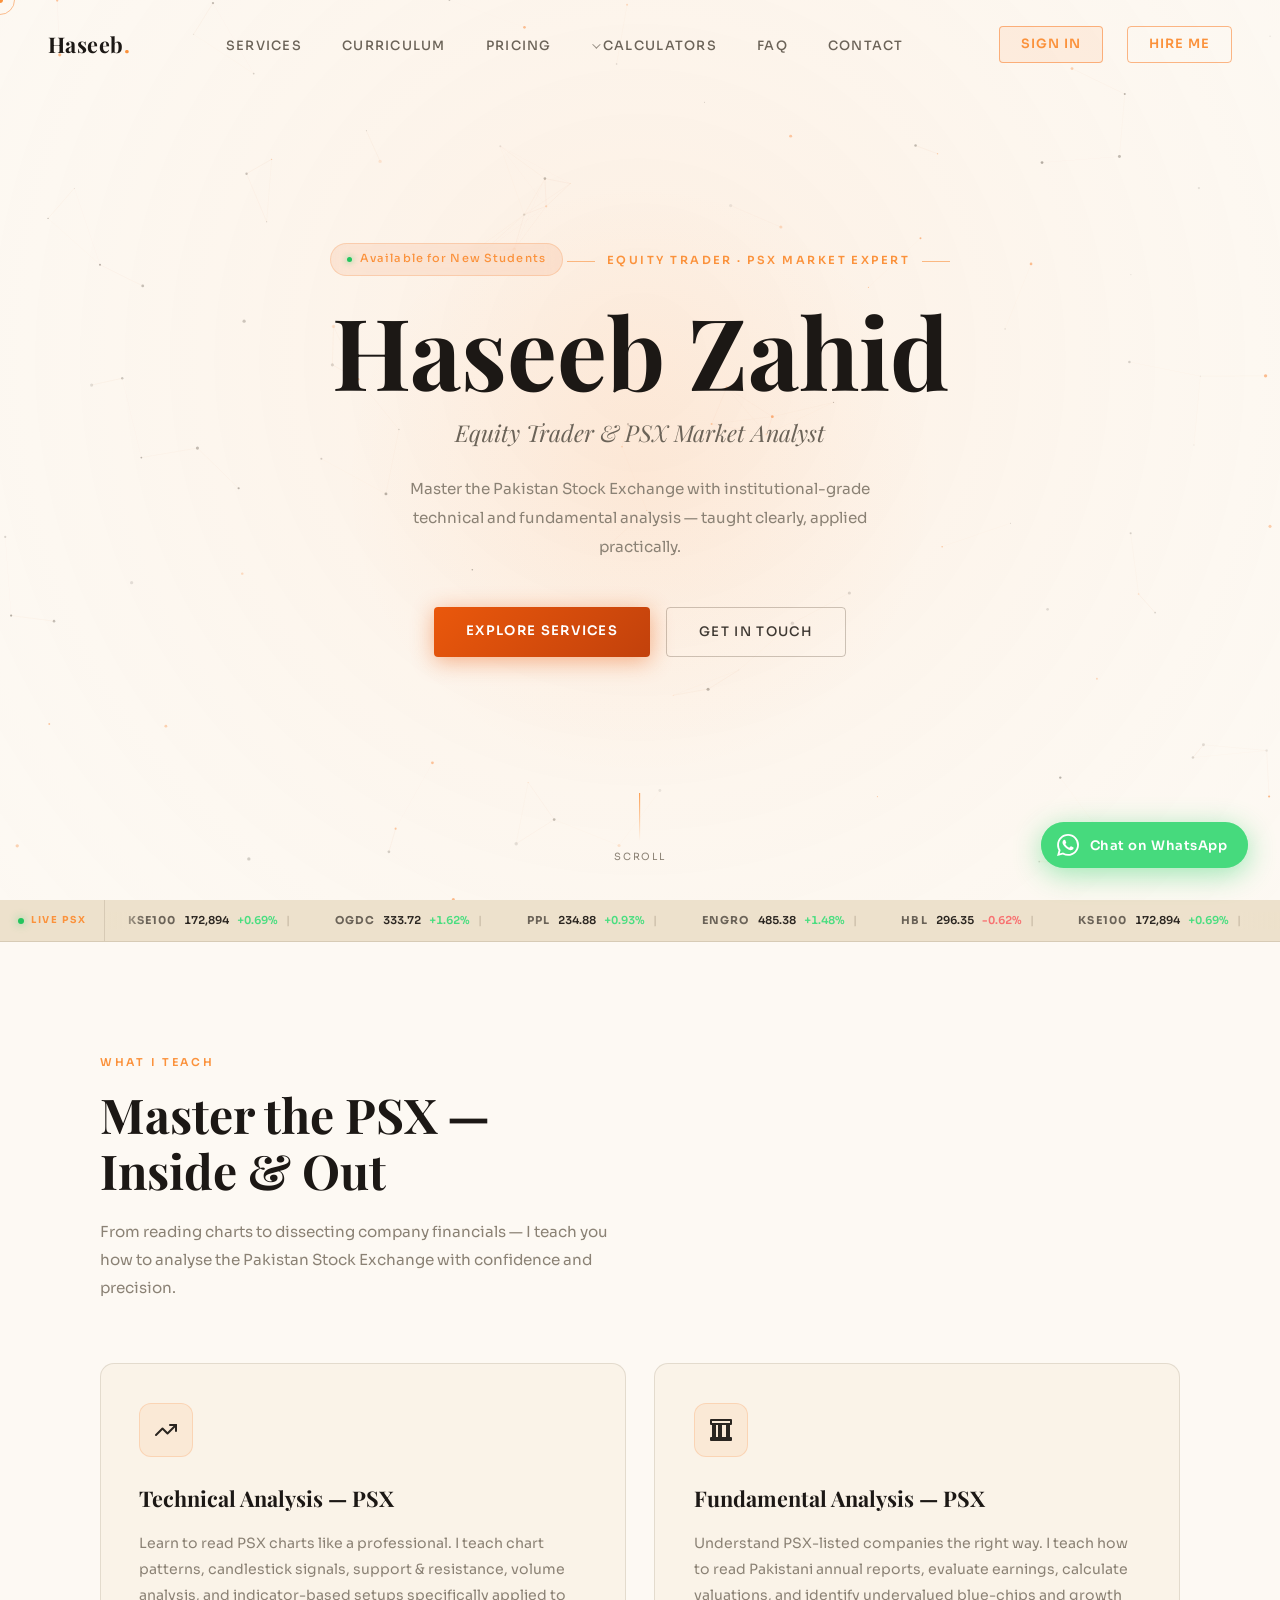
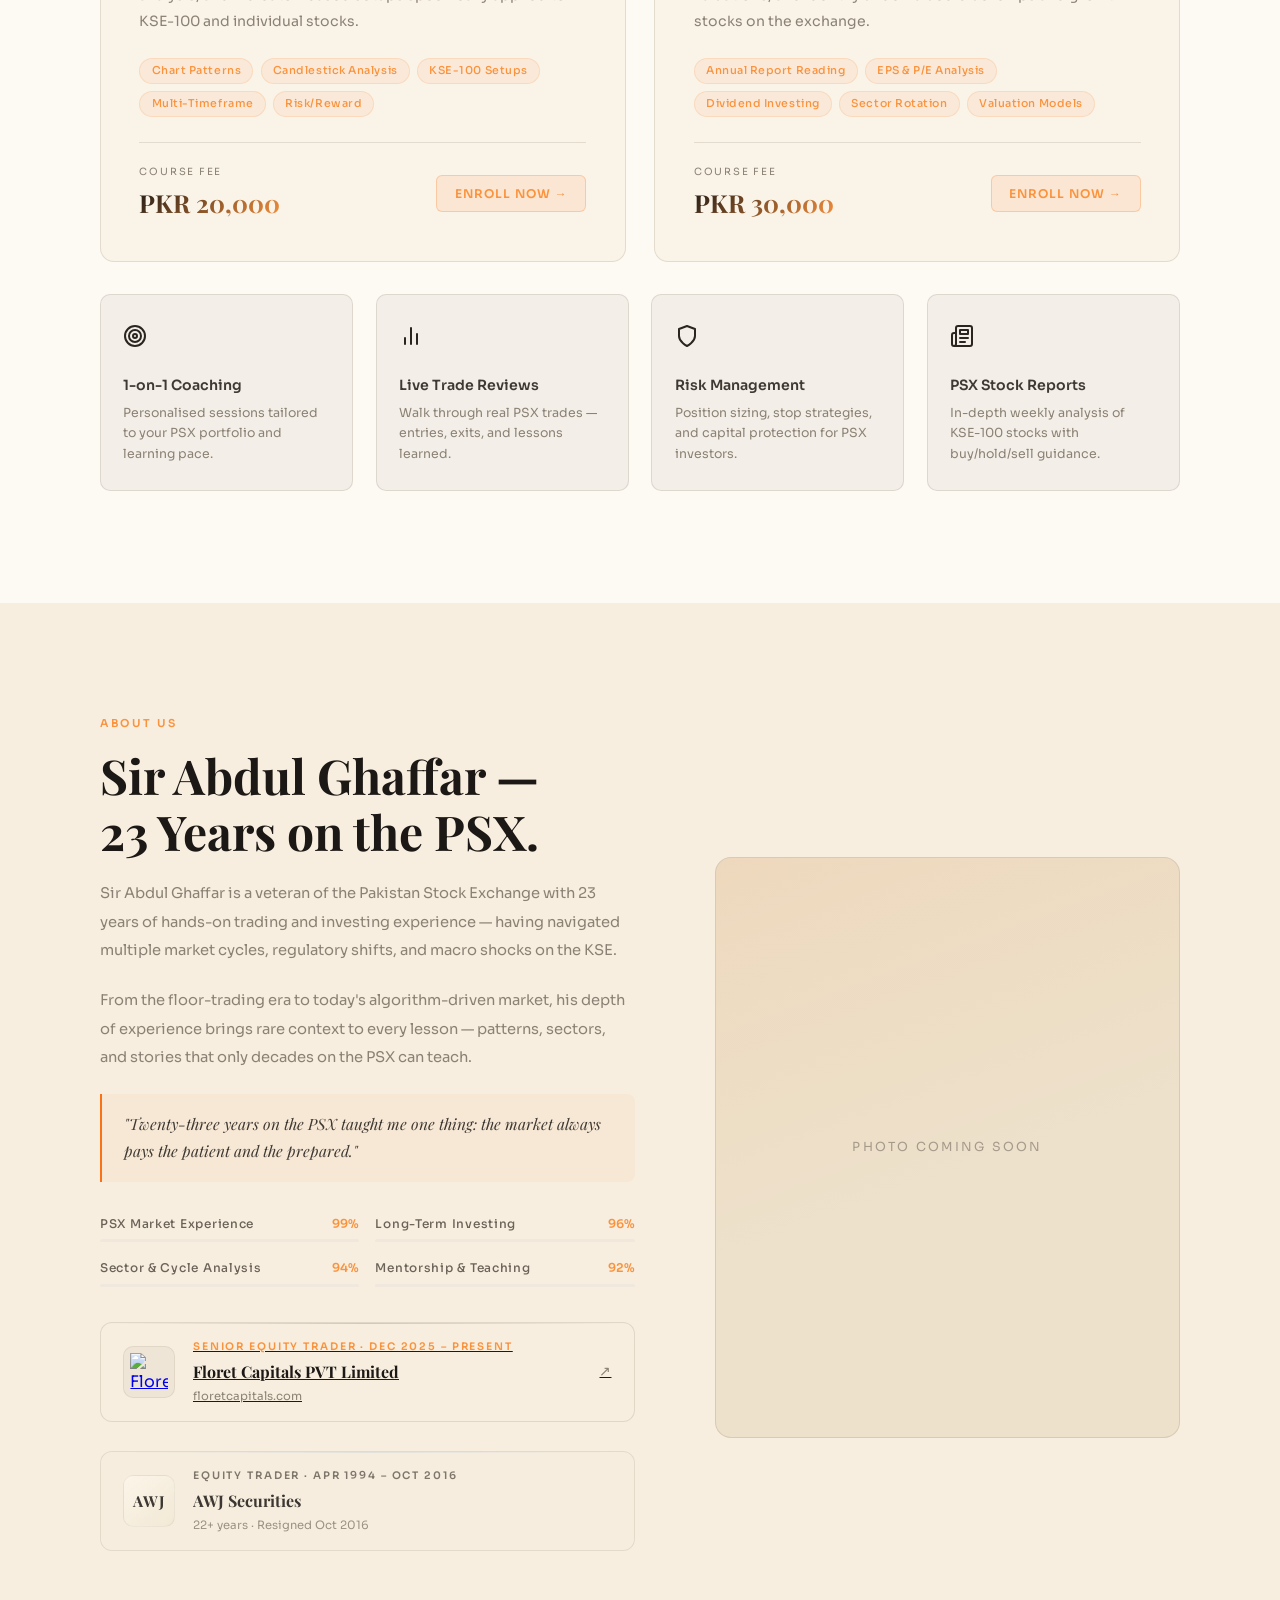
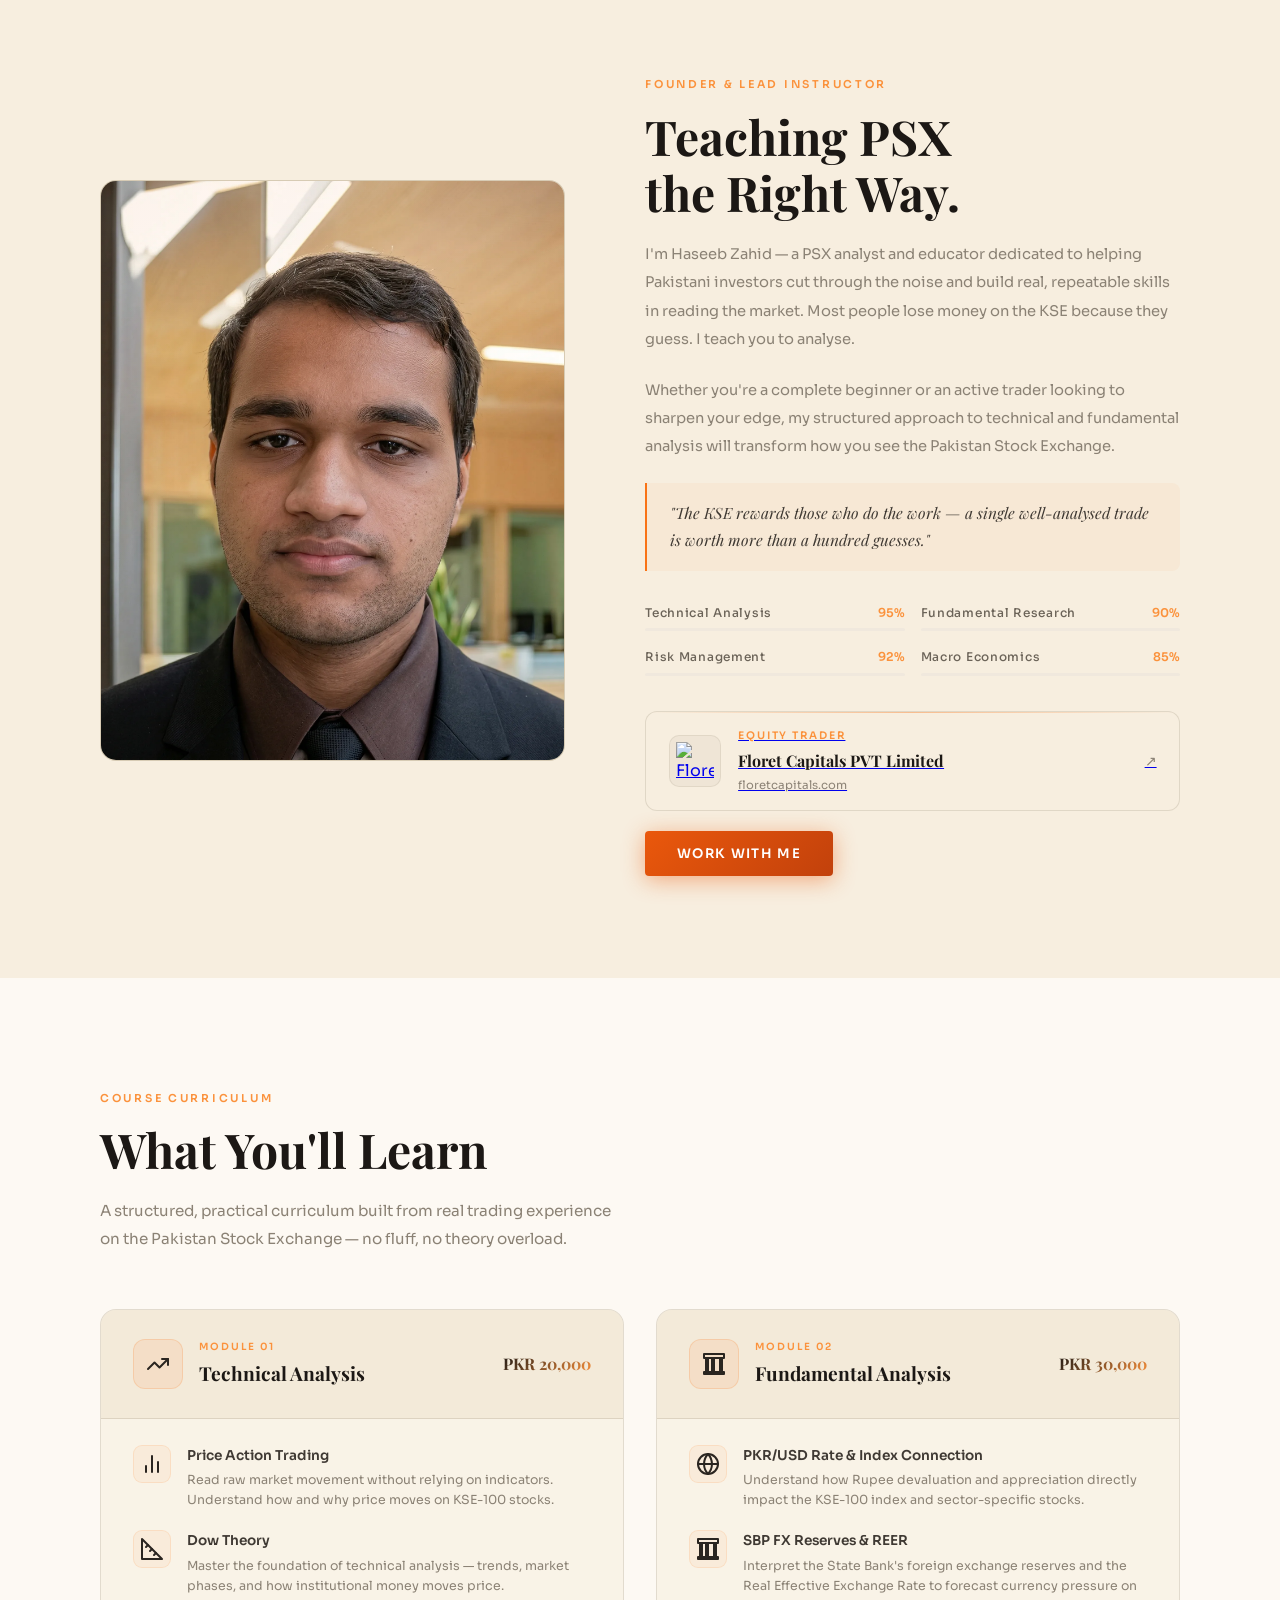
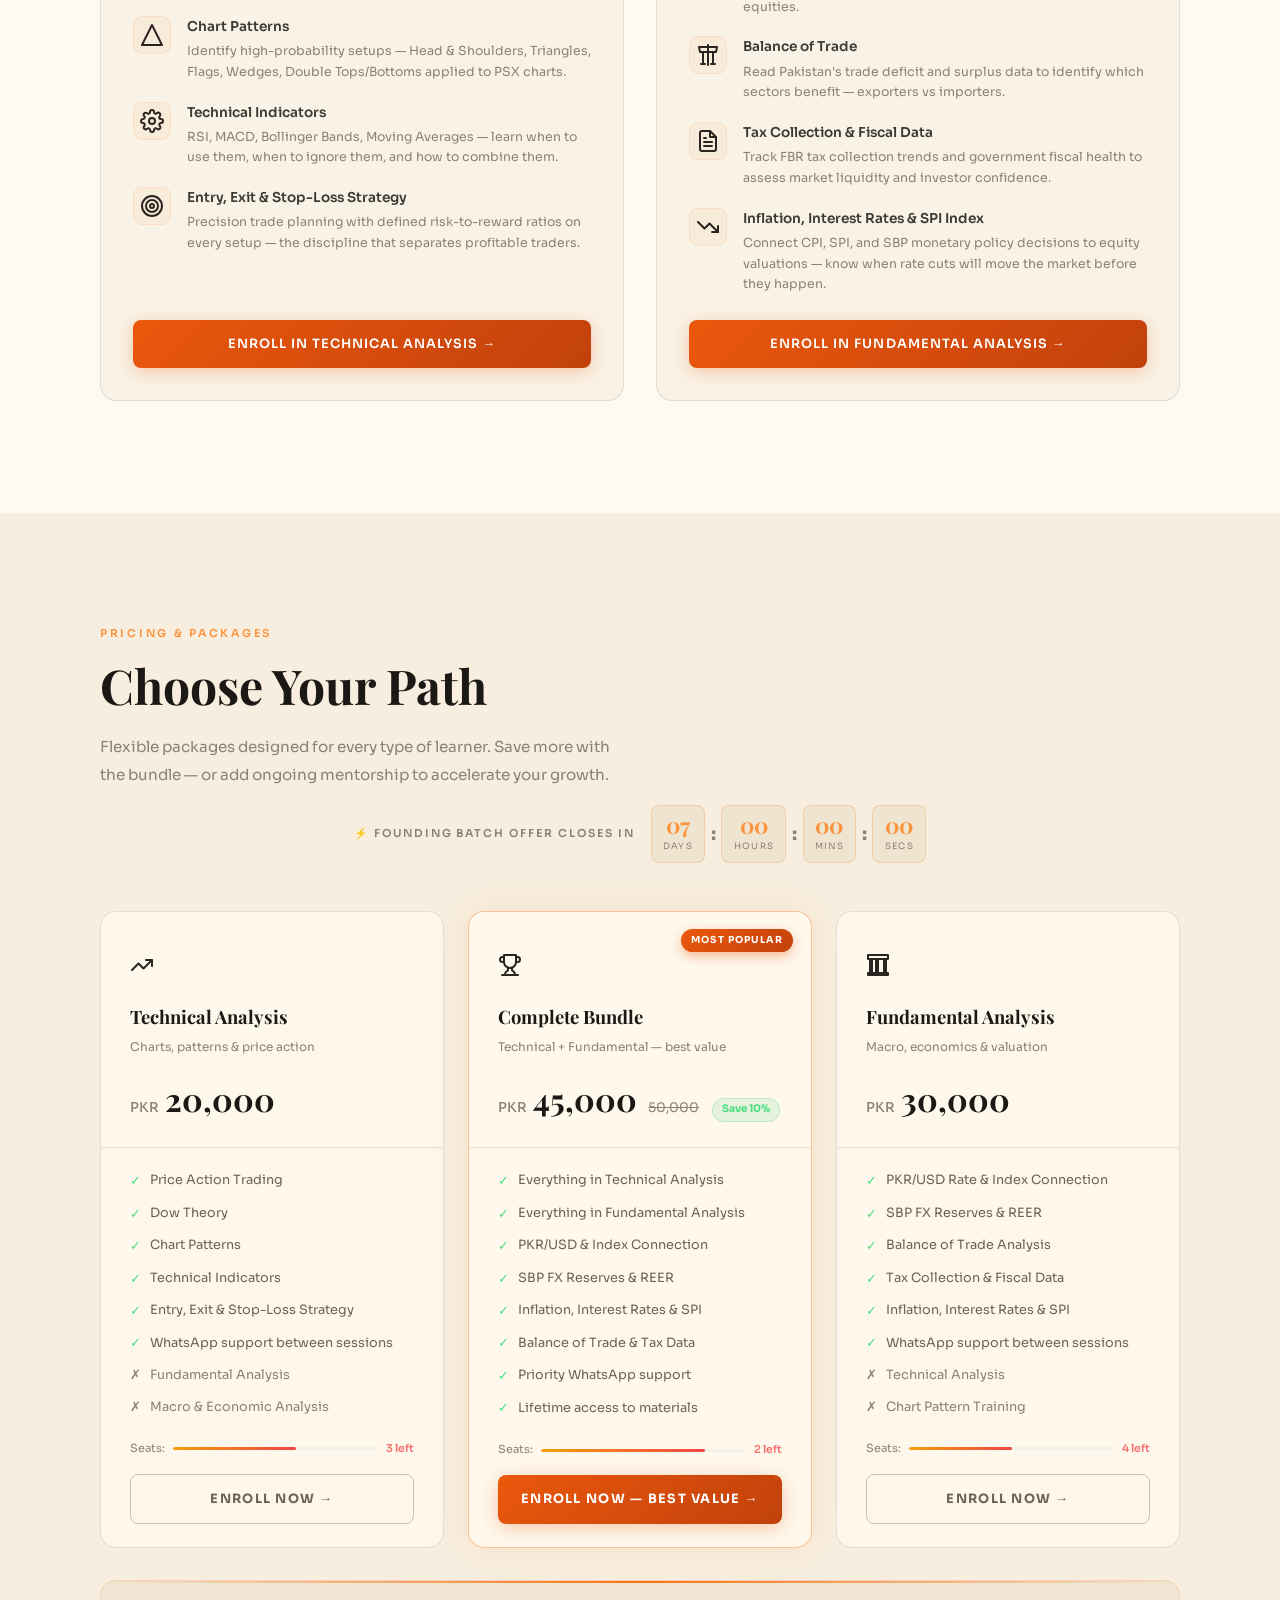
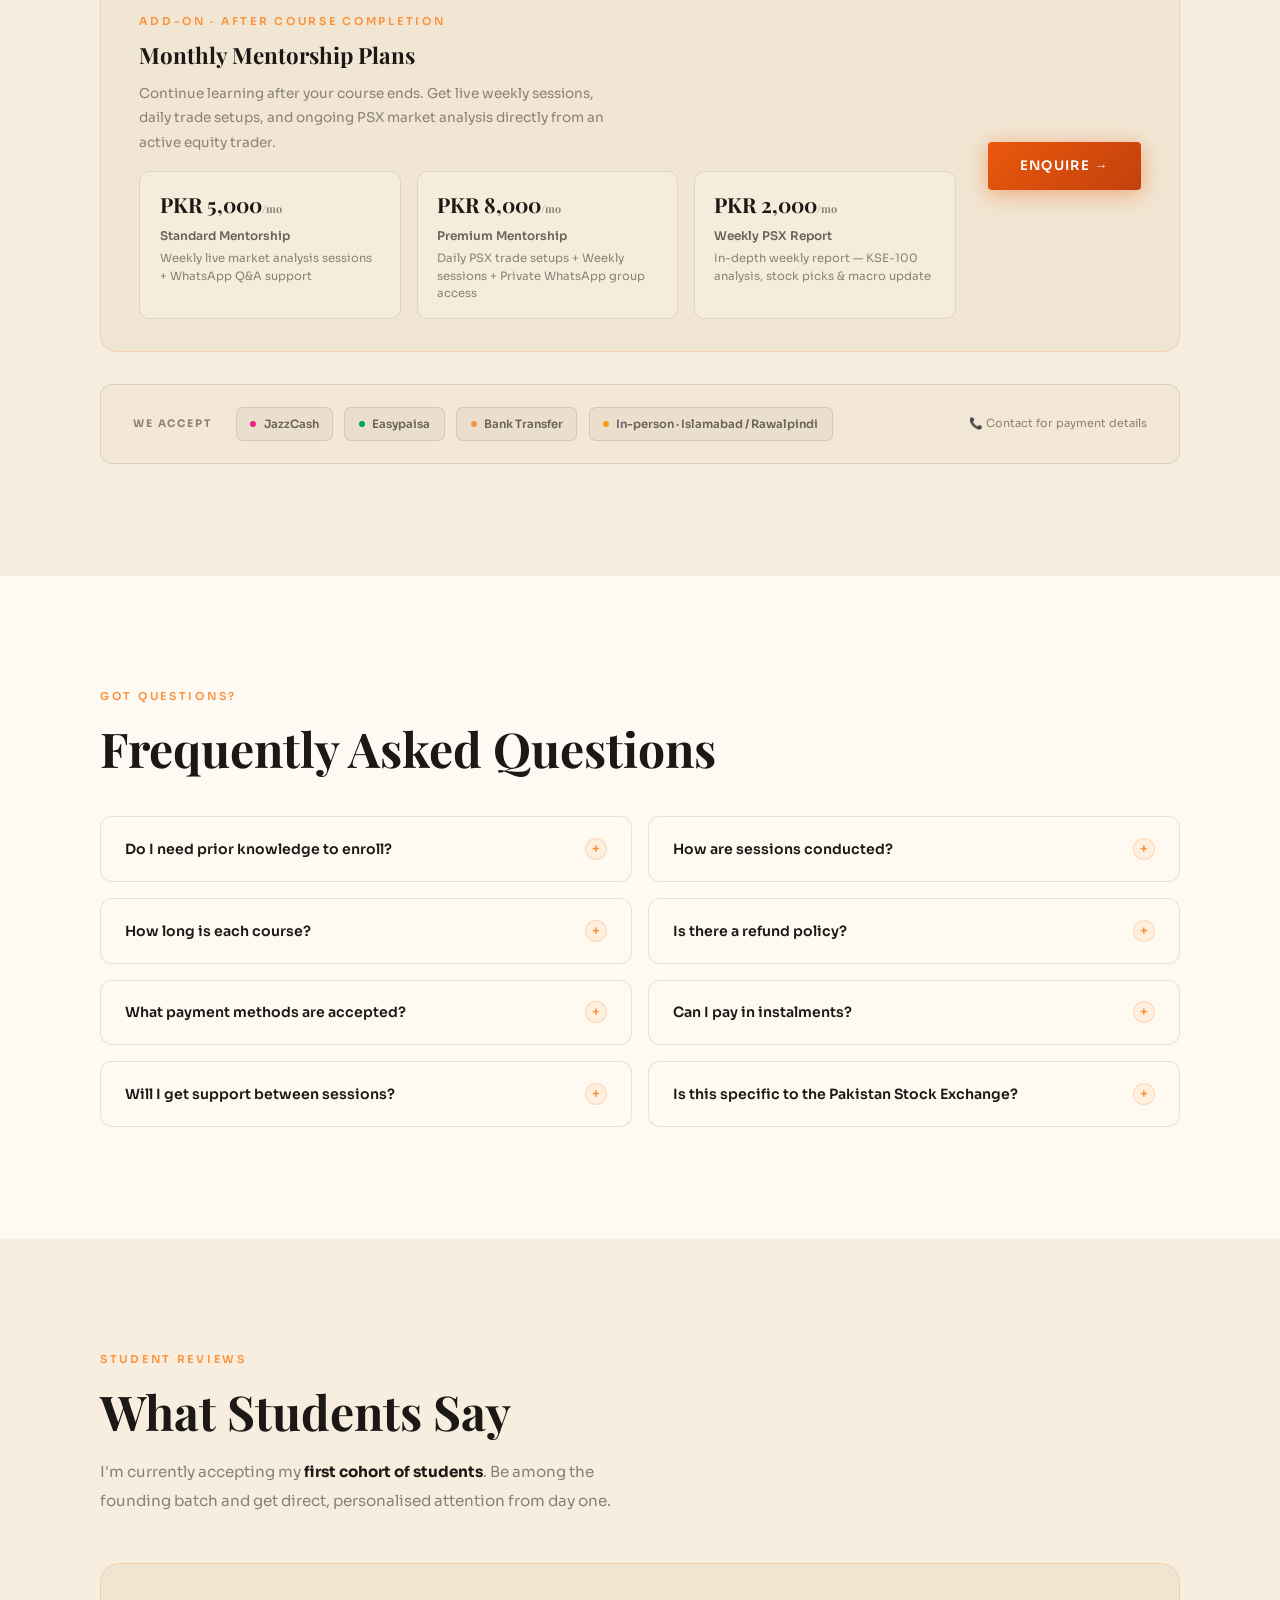
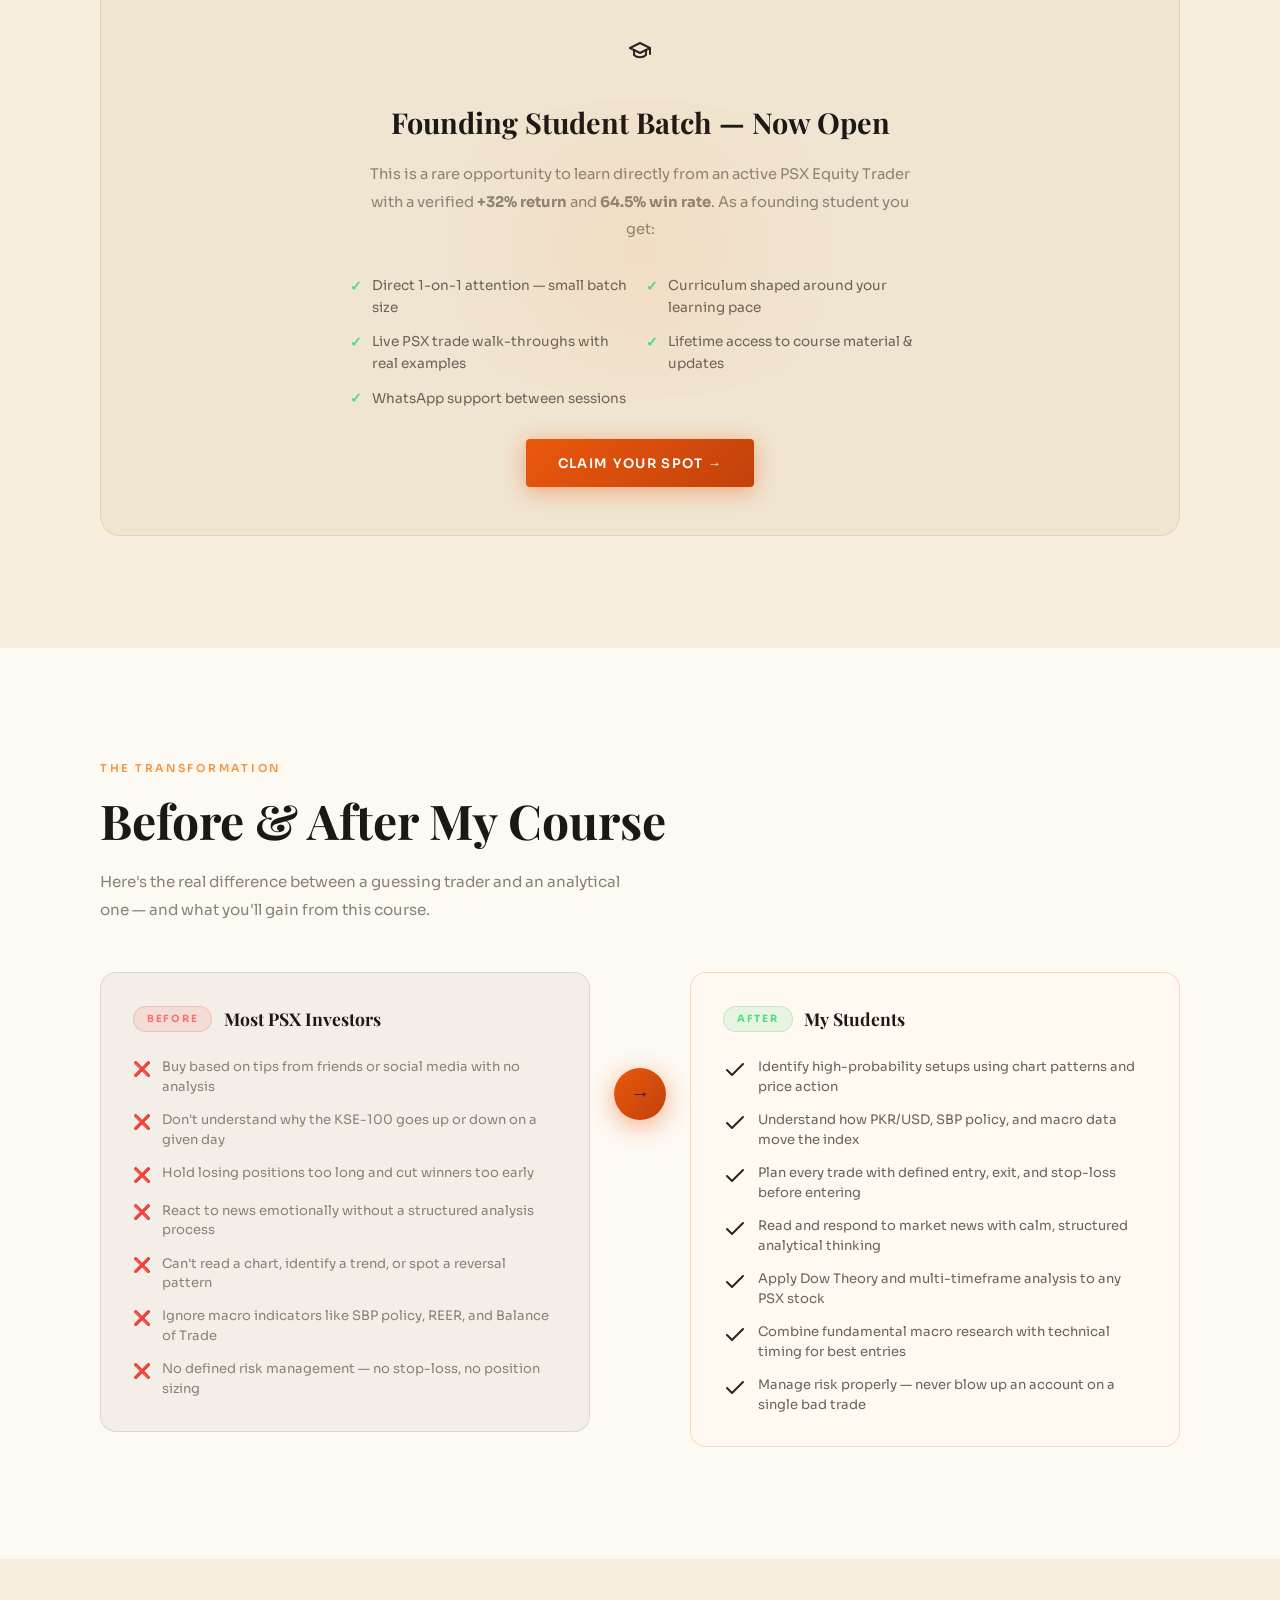
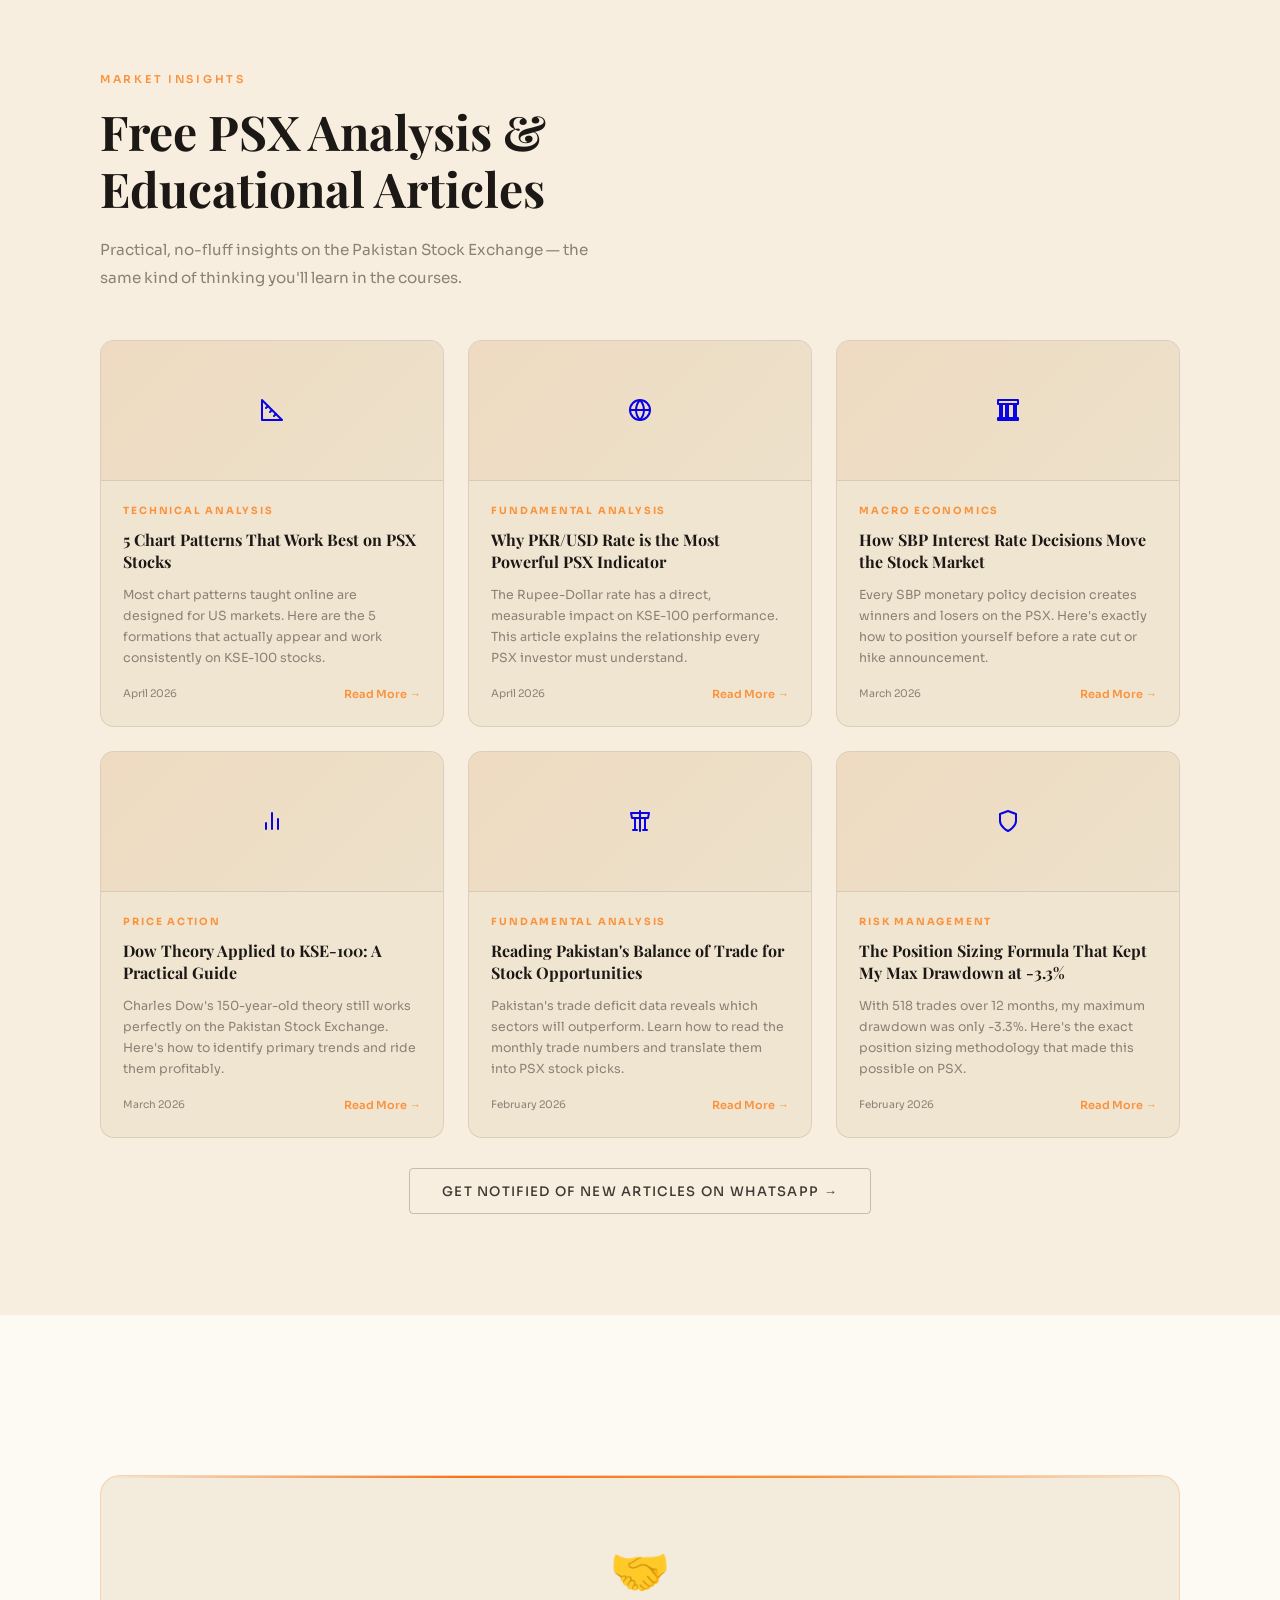
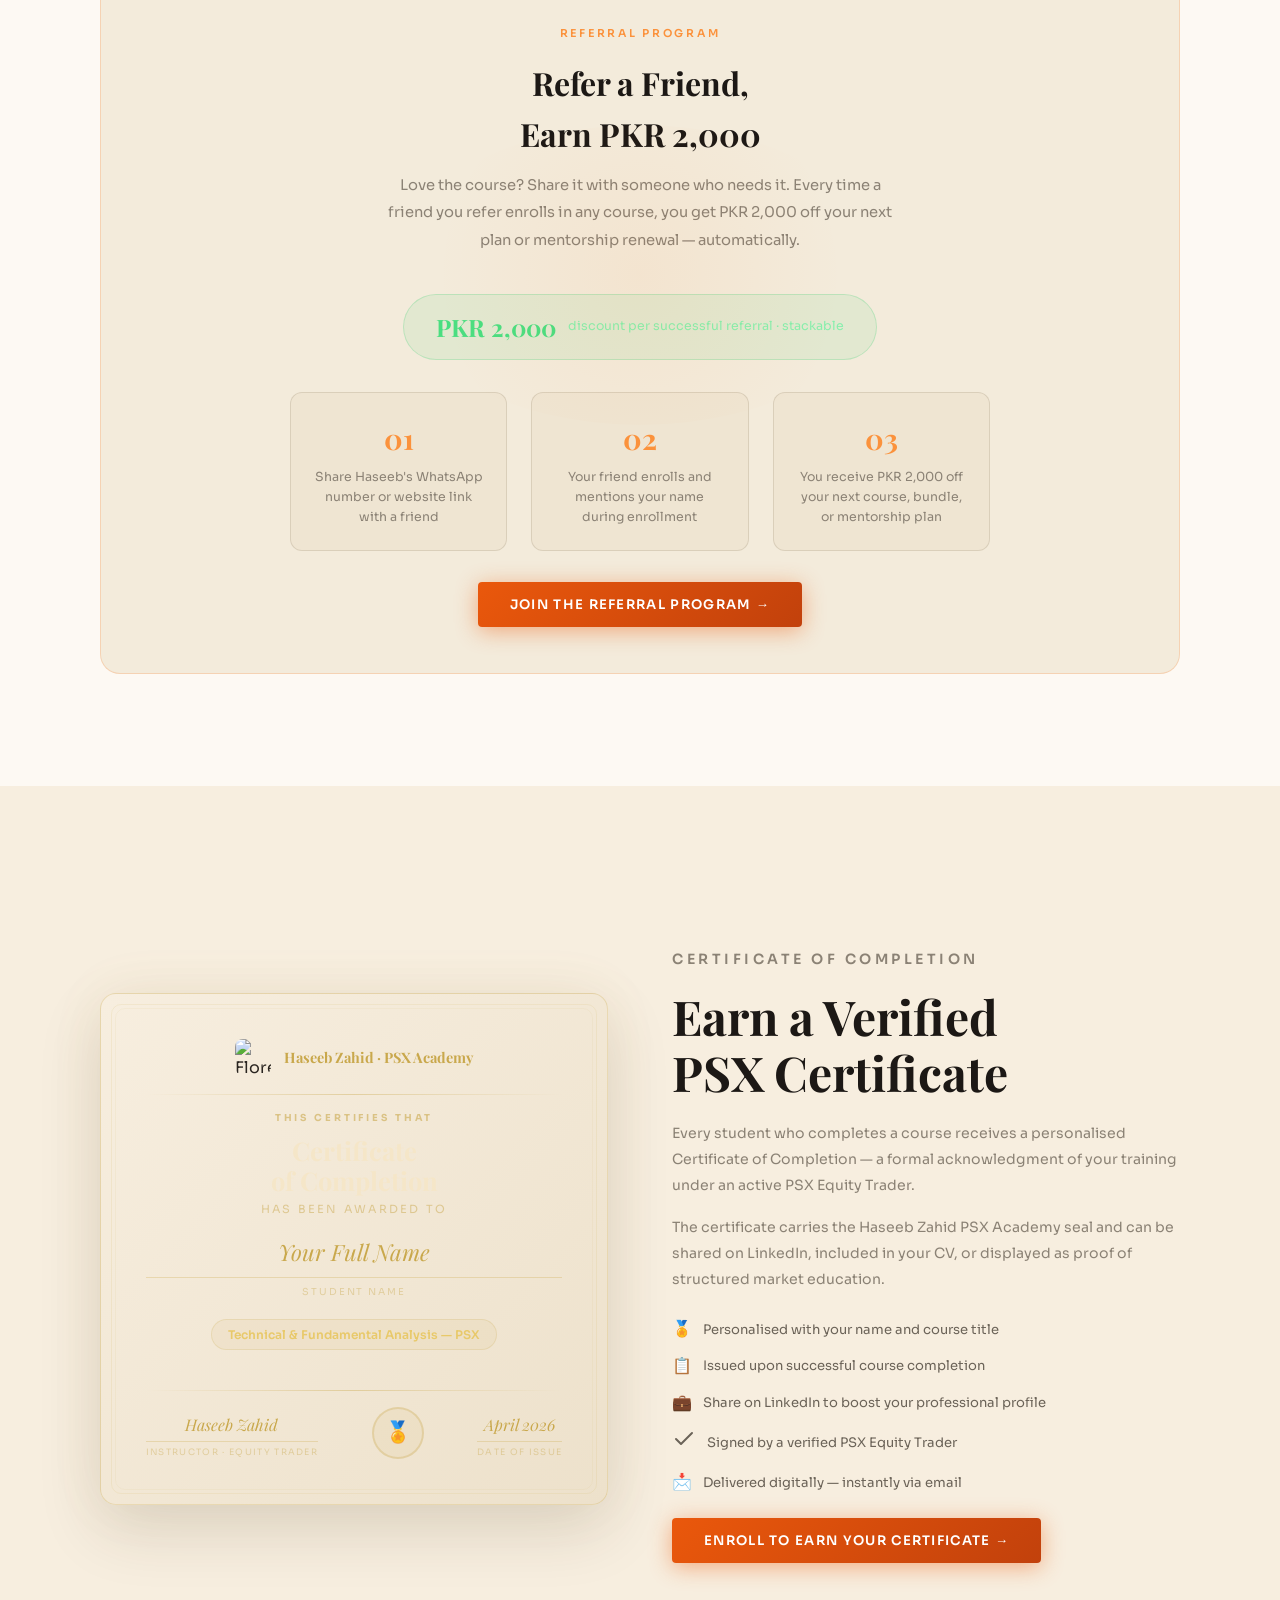
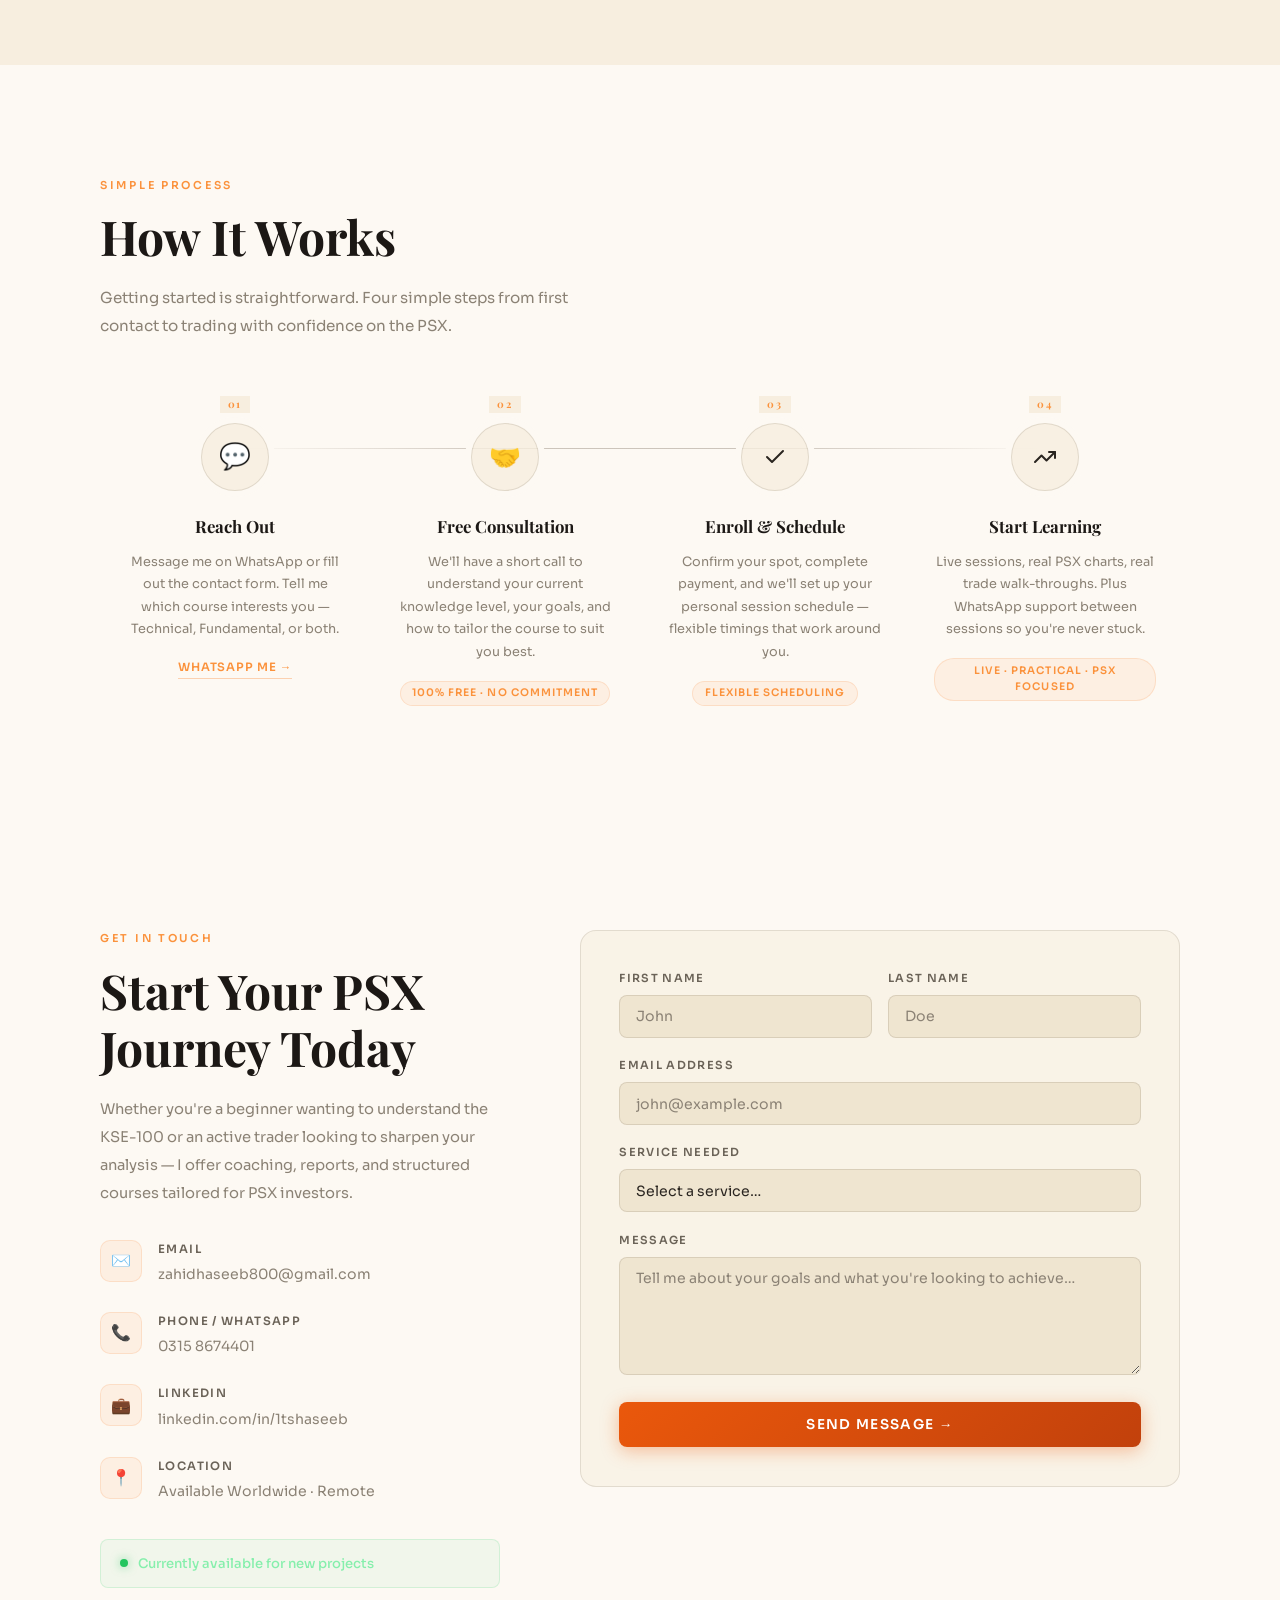
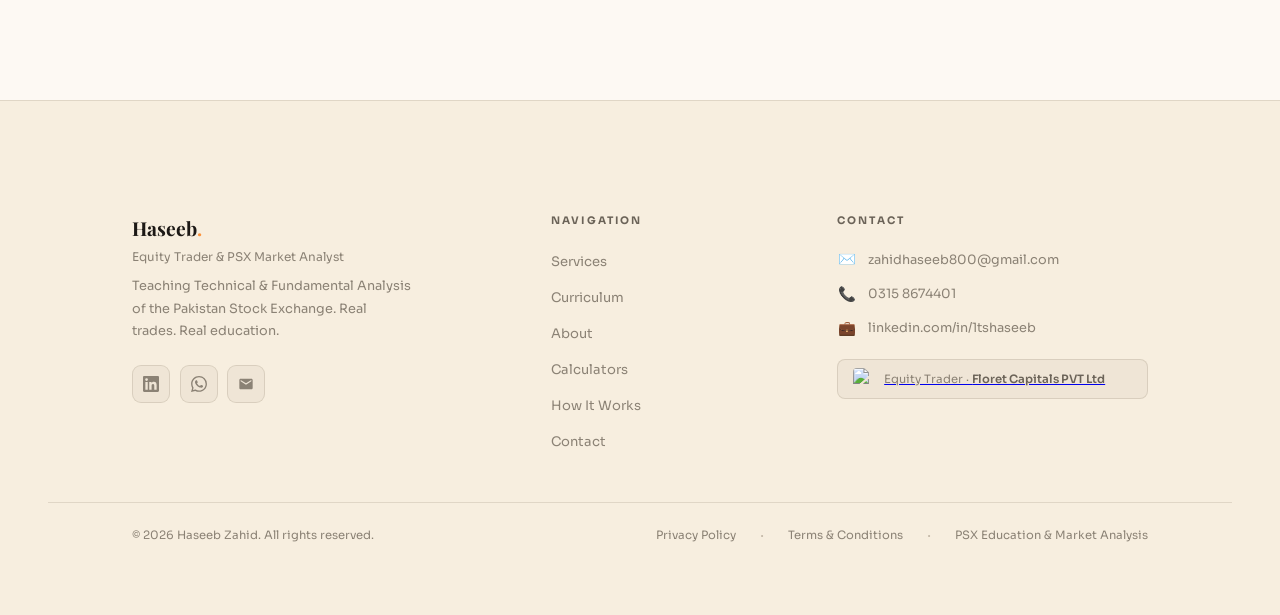
==== commit 104a3c97: "content: rename Abdul Ghaffar to Sir Abdul Ghaffar in About Us" ====
--- a/index.html
+++ b/index.html
@@ -313,8 +313,8 @@
       </div>
       <div class="about-txt">
         <p class="s-label">About Us</p>
-        <h2 class="s-title">Abdul Ghaffar —<br>23 Years on the PSX.</h2>
-        <p class="about-body">Abdul Ghaffar is a veteran of the Pakistan Stock Exchange with 23 years of hands-on trading and investing experience — having navigated multiple market cycles, regulatory shifts, and macro shocks on the KSE.</p>
+        <h2 class="s-title">Sir Abdul Ghaffar —<br>23 Years on the PSX.</h2>
+        <p class="about-body">Sir Abdul Ghaffar is a veteran of the Pakistan Stock Exchange with 23 years of hands-on trading and investing experience — having navigated multiple market cycles, regulatory shifts, and macro shocks on the KSE.</p>
         <p class="about-body">From the floor-trading era to today's algorithm-driven market, his depth of experience brings rare context to every lesson — patterns, sectors, and stories that only decades on the PSX can teach.</p>
         <div class="about-quote">
           <p>"Twenty-three years on the PSX taught me one thing: the market always pays the patient and the prepared."</p>
--- a/style.css
+++ b/style.css
@@ -320,7 +320,7 @@
     /* ── BEFORE/AFTER ── */
     #before-after { background: var(--bg); }
     .ba-grid { display: grid; grid-template-columns: 1fr auto 1fr; gap: 1.5rem; align-items: start; margin-top: 3rem; }
-    .ba-col { background: rgba(8,16,30,0.7); border: 1px solid var(--border); border-radius: 16px; padding: 2rem; }
+    .ba-col { background: rgba(60,40,20,0.05); border: 1px solid var(--border); border-radius: 16px; padding: 2rem; }
     .ba-col.after { border-color: rgba(249,115,22,0.25); background: rgba(255,250,240,0.7); }
     .ba-head { display: flex; align-items: center; gap: 0.7rem; margin-bottom: 1.5rem; }
     .ba-badge { font-size: 0.62rem; font-weight: 700; letter-spacing: 0.18em; text-transform: uppercase; padding: 0.25rem 0.8rem; border-radius: 20px; }
@@ -370,7 +370,7 @@
     /* ── REFERRAL ── */
     #referral { background: var(--bg); }
     .ref-box {
-      background: rgba(8,16,30,0.7); border: 1px solid rgba(249,115,22,0.2);
+      background: rgba(237,225,203,0.6); border: 1px solid rgba(249,115,22,0.2);
       border-radius: 20px; padding: 3.5rem; text-align: center; position: relative; overflow: hidden;
       margin-top: 3rem;
     }
@@ -493,10 +493,10 @@
 
     .svc-sub { display: grid; grid-template-columns: repeat(4,1fr); gap: 1.4rem; }
     .card-sub {
-      background: rgba(8,18,34,0.6); border: 1px solid var(--border);
+      background: rgba(60,40,20,0.05); border: 1px solid var(--border);
       border-radius: 10px; padding: 1.6rem 1.4rem; transition: all 0.3s;
     }
-    .card-sub:hover { border-color: var(--border-h); transform: translateY(-3px); background: rgba(13,27,42,0.8); }
+    .card-sub:hover { border-color: var(--border-h); transform: translateY(-3px); background: rgba(60,40,20,0.09); }
     .sub-icon { font-size: 1.5rem; margin-bottom: 0.9rem; }
     .sub-title { font-size: 0.88rem; font-weight: 600; color: var(--silver-light); margin-bottom: 0.4rem; }
     .sub-desc { font-size: 0.78rem; color: var(--muted); line-height: 1.65; }
@@ -807,7 +807,7 @@
 
     .pkg-grid { display: grid; grid-template-columns: repeat(3,1fr); gap: 1.5rem; margin-bottom: 2rem; }
     .pkg-card {
-      background: rgba(8,16,30,0.7); border: 1px solid var(--border);
+      background: rgba(255,250,240,0.75); border: 1px solid var(--border);
       border-radius: 16px; overflow: hidden; position: relative;
       transition: all 0.4s ease; display: flex; flex-direction: column;
     }
@@ -908,7 +908,7 @@
     #faq { background: var(--bg); }
     .faq-grid { display: grid; grid-template-columns: 1fr 1fr; gap: 1rem; }
     .faq-item {
-      background: rgba(8,16,30,0.6); border: 1px solid var(--border);
+      background: rgba(255,250,240,0.75); border: 1px solid var(--border);
       border-radius: 12px; overflow: hidden; transition: border-color 0.3s;
     }
     .faq-item.open { border-color: rgba(249,115,22,0.3); }
@@ -919,7 +919,7 @@
       font-family: 'Sora', sans-serif; font-size: 0.88rem; font-weight: 600;
       transition: color 0.3s;
     }
-    .faq-q:hover { color: #fff; }
+    .faq-q:hover { color: var(--silver-bright); }
     .faq-icon {
       width: 22px; height: 22px; border-radius: 50%; flex-shrink: 0;
       background: rgba(249,115,22,0.08); border: 1px solid rgba(249,115,22,0.2);
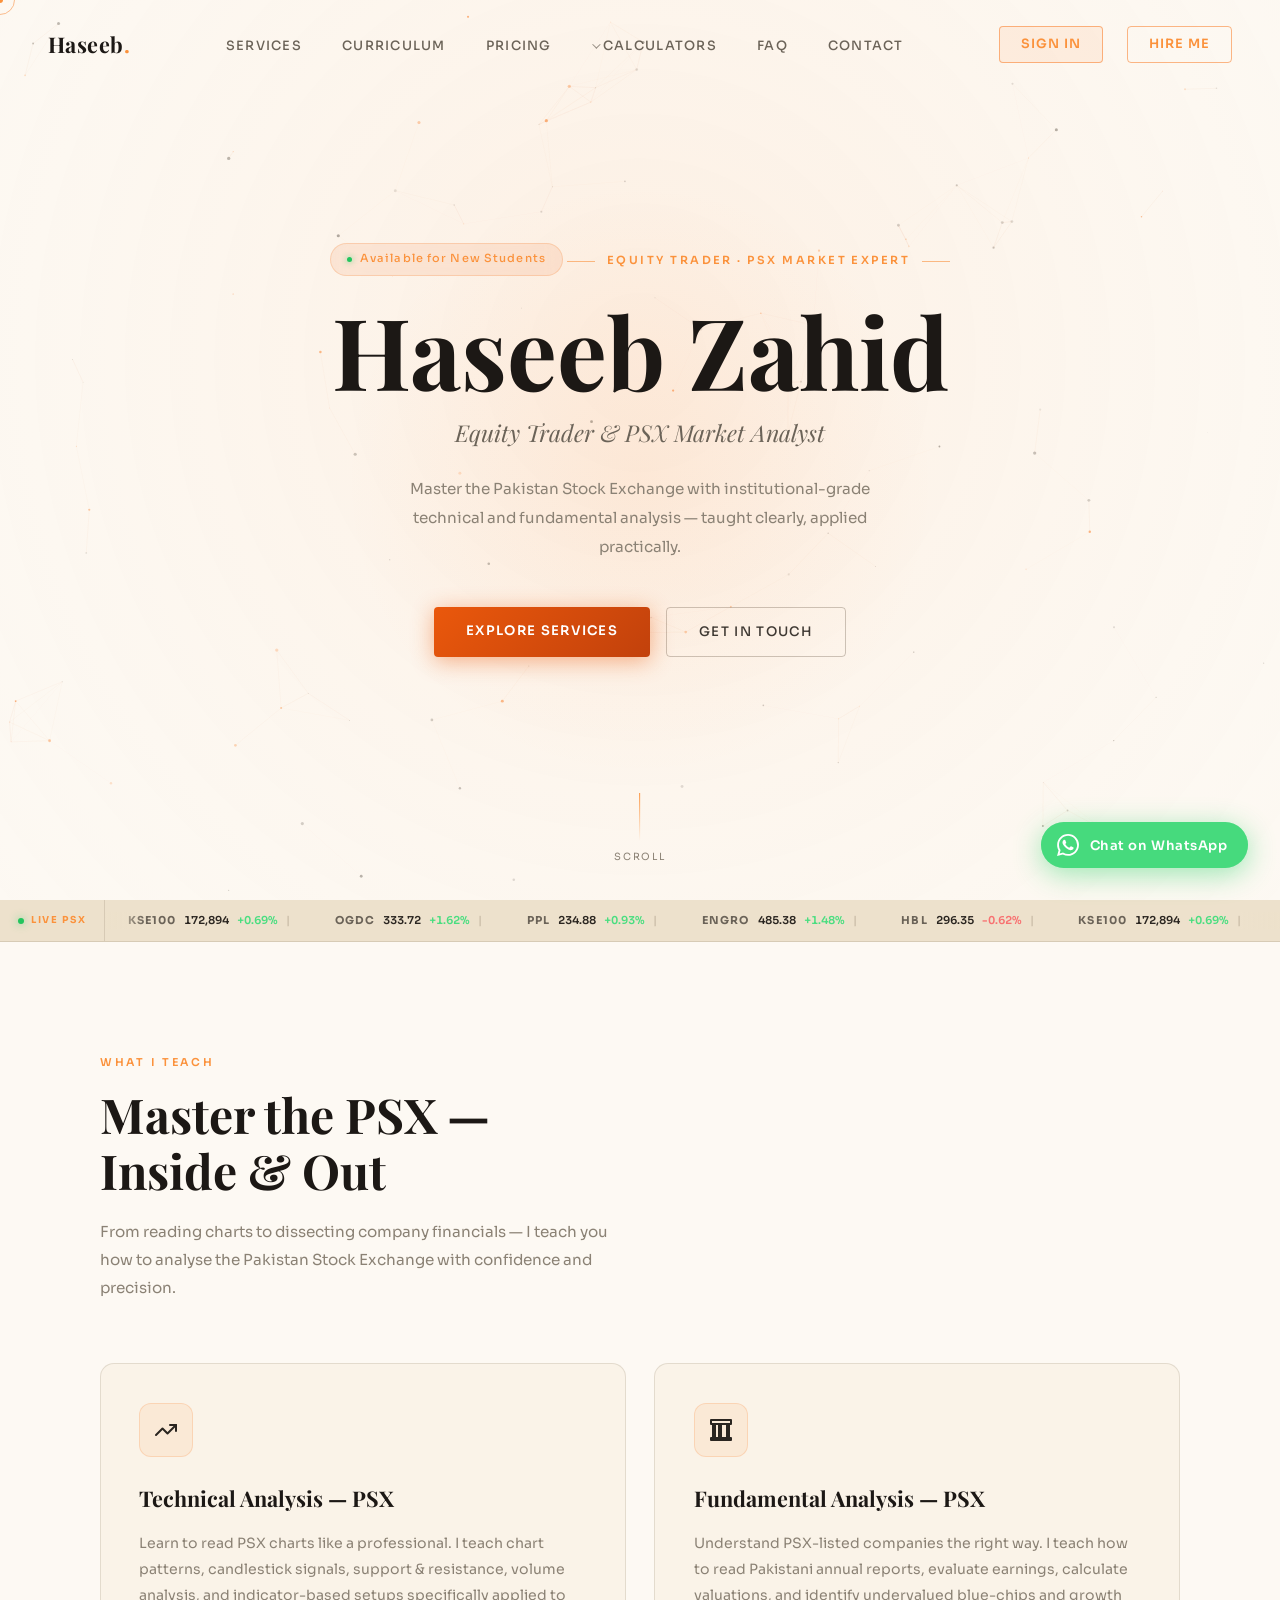
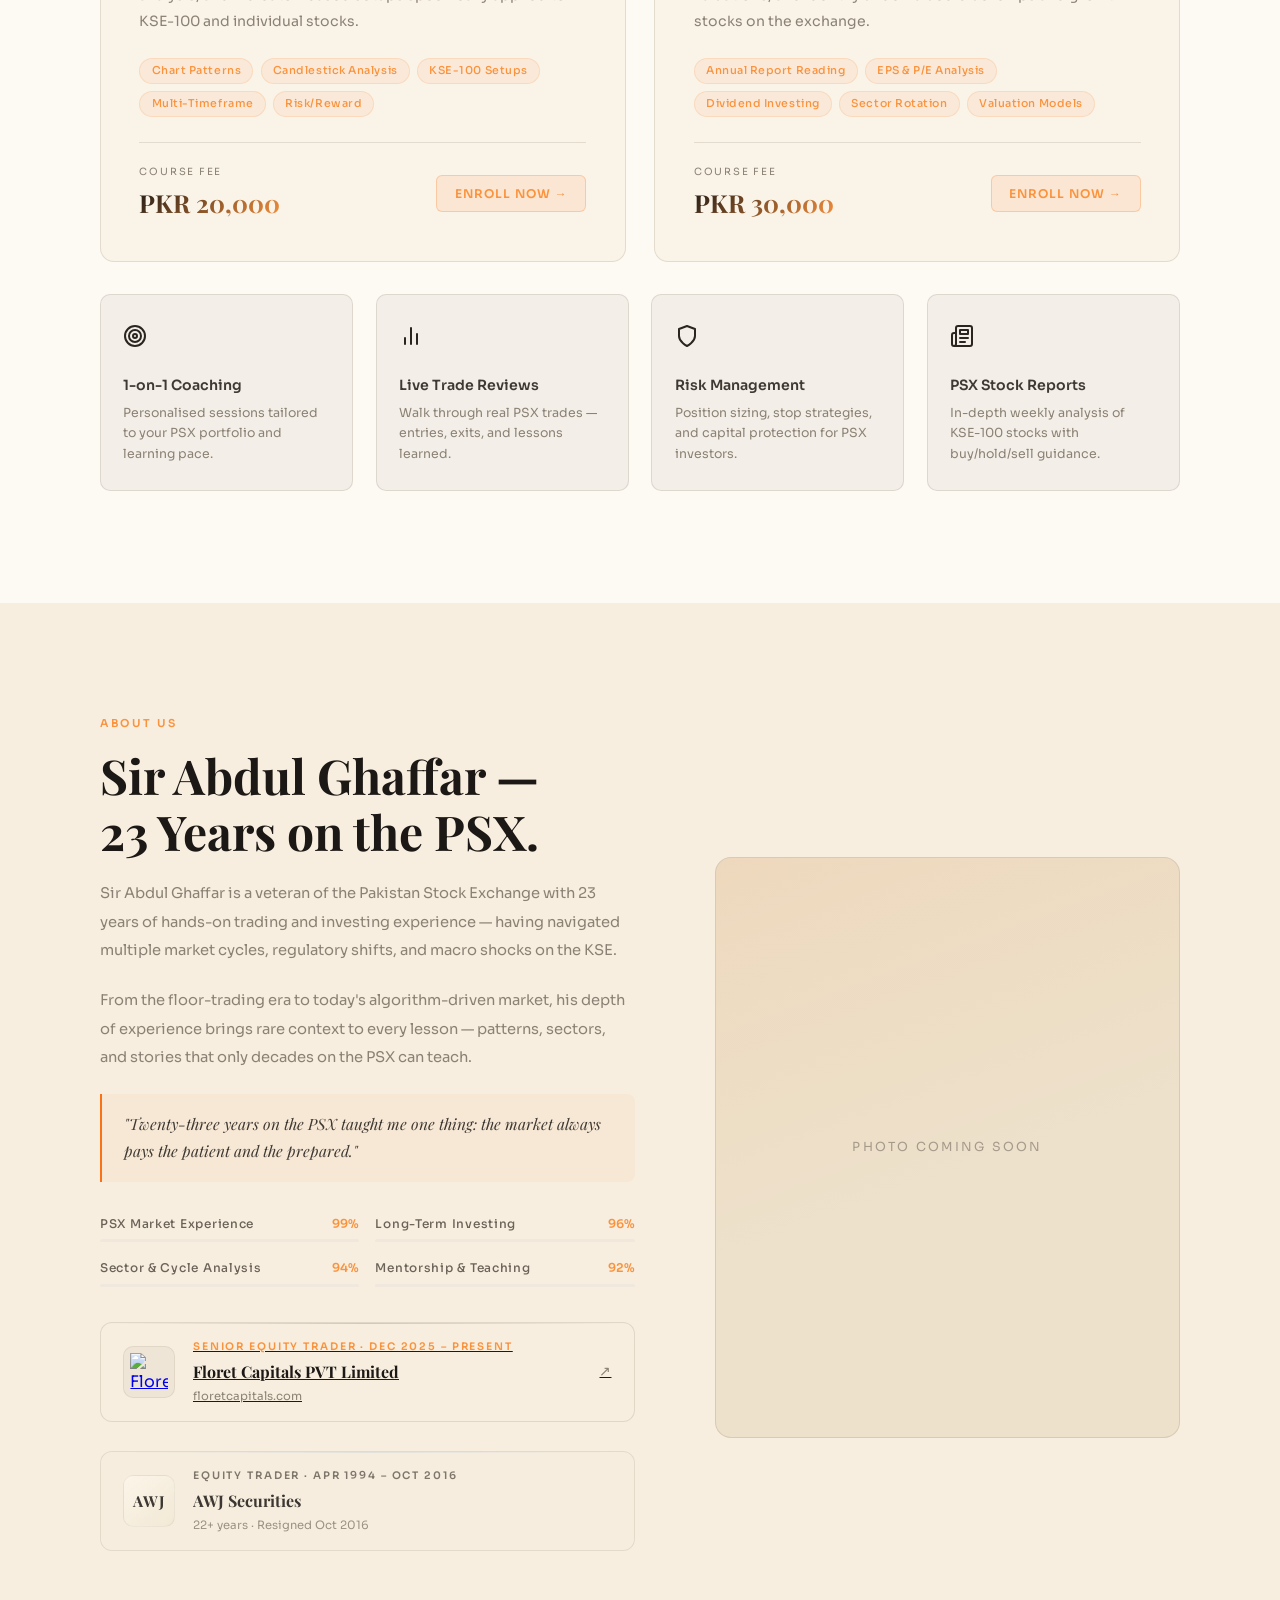
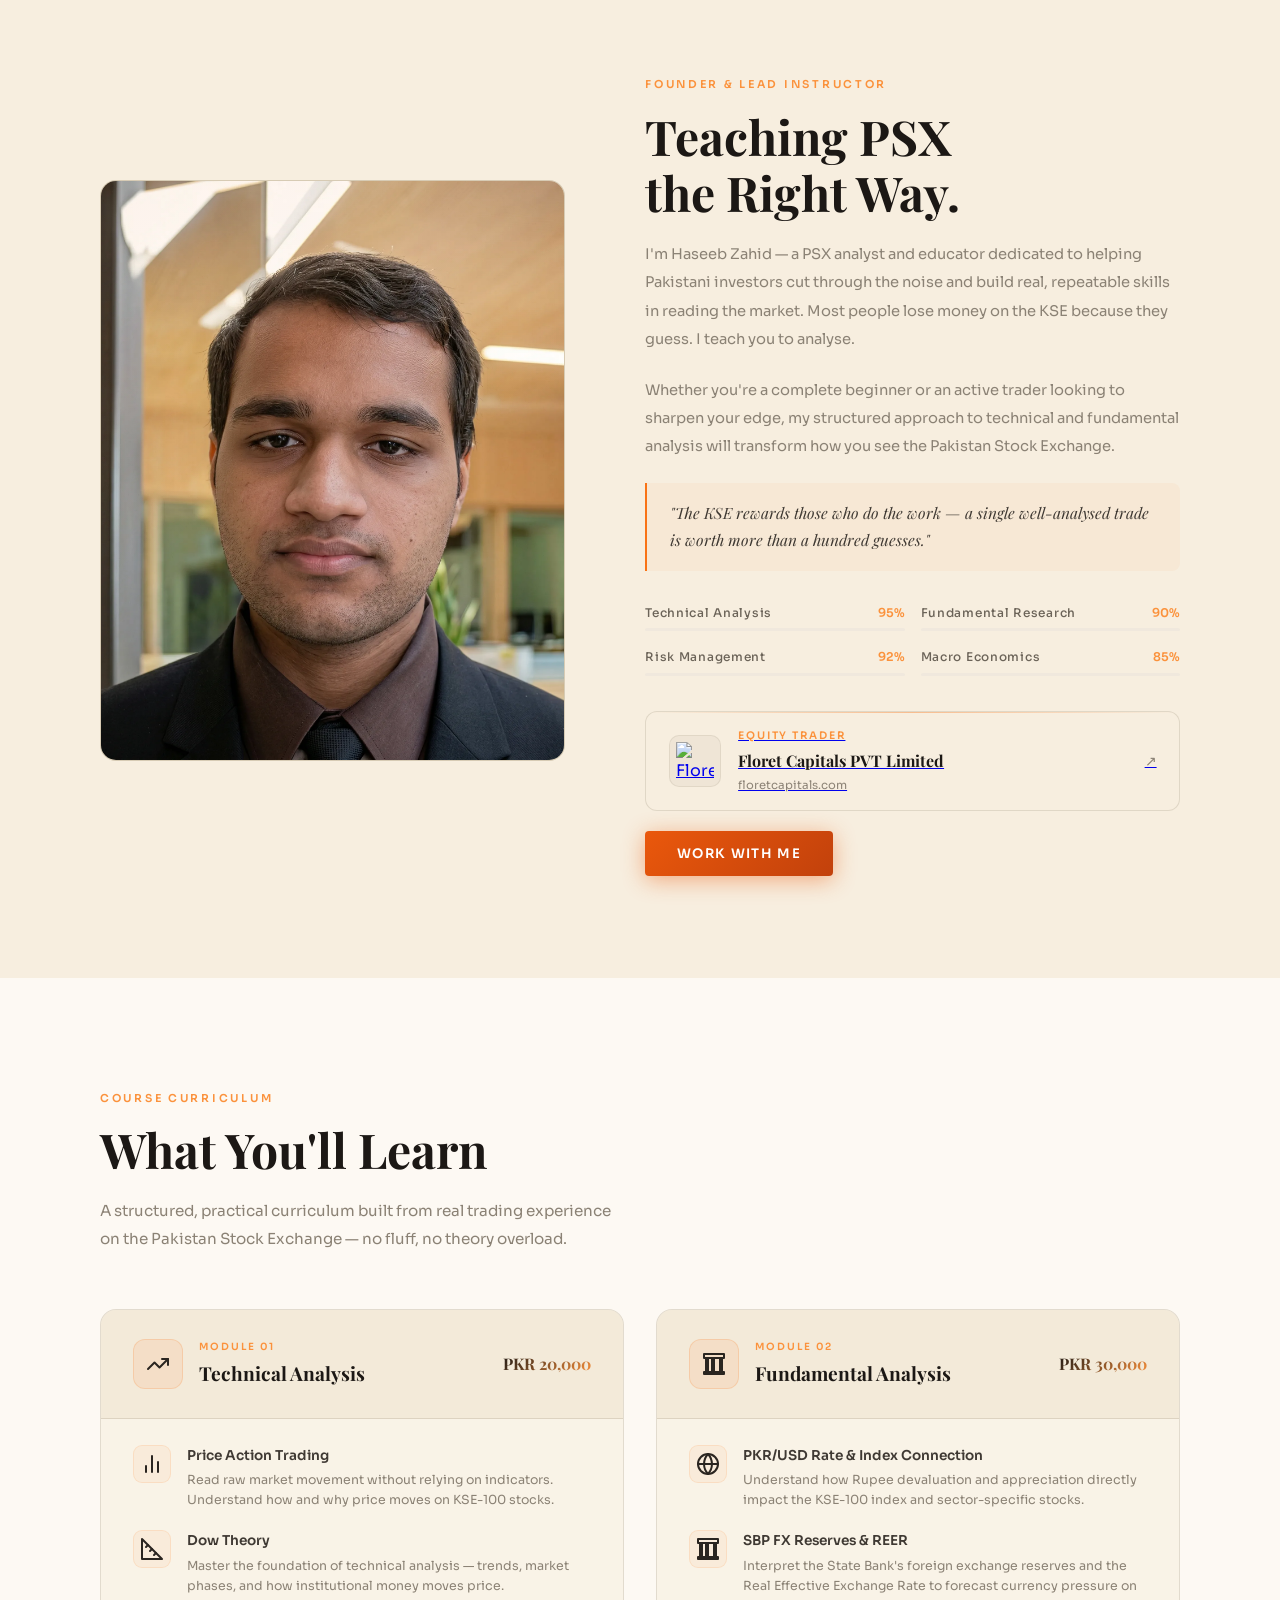
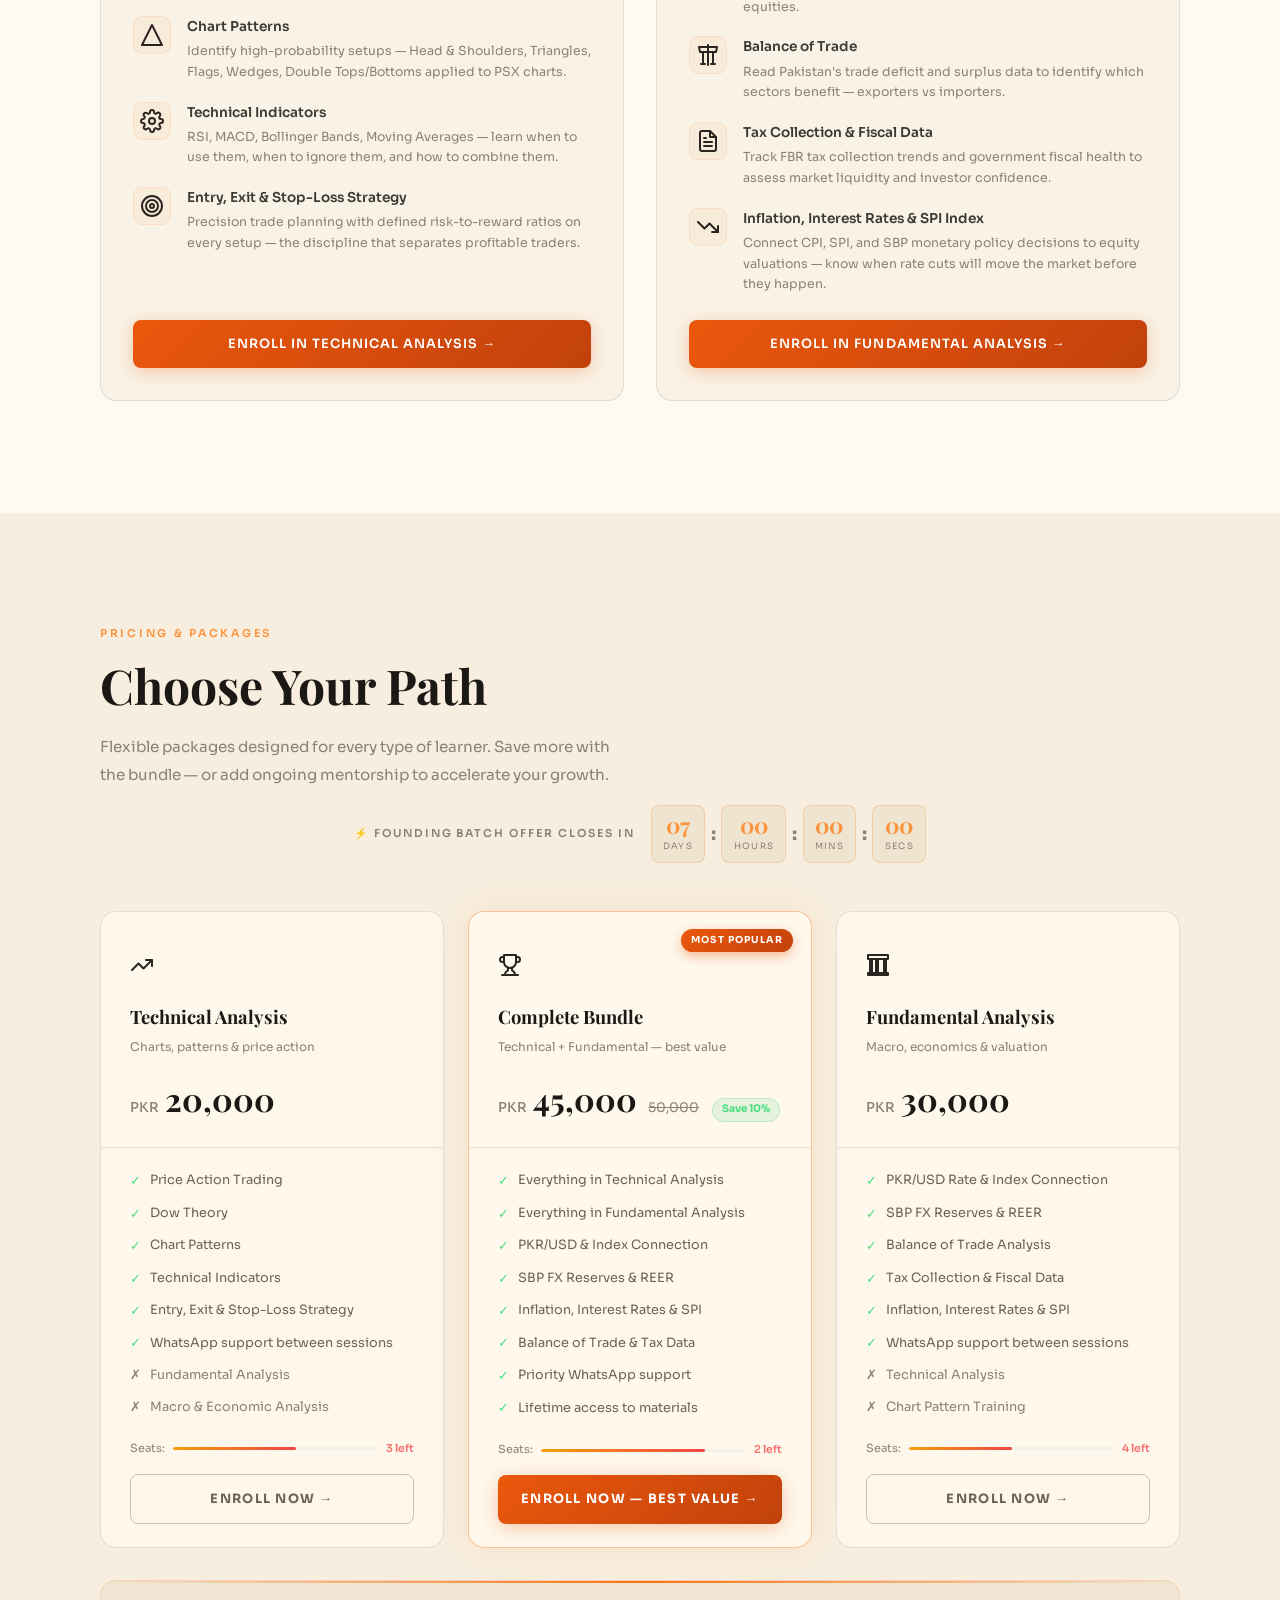
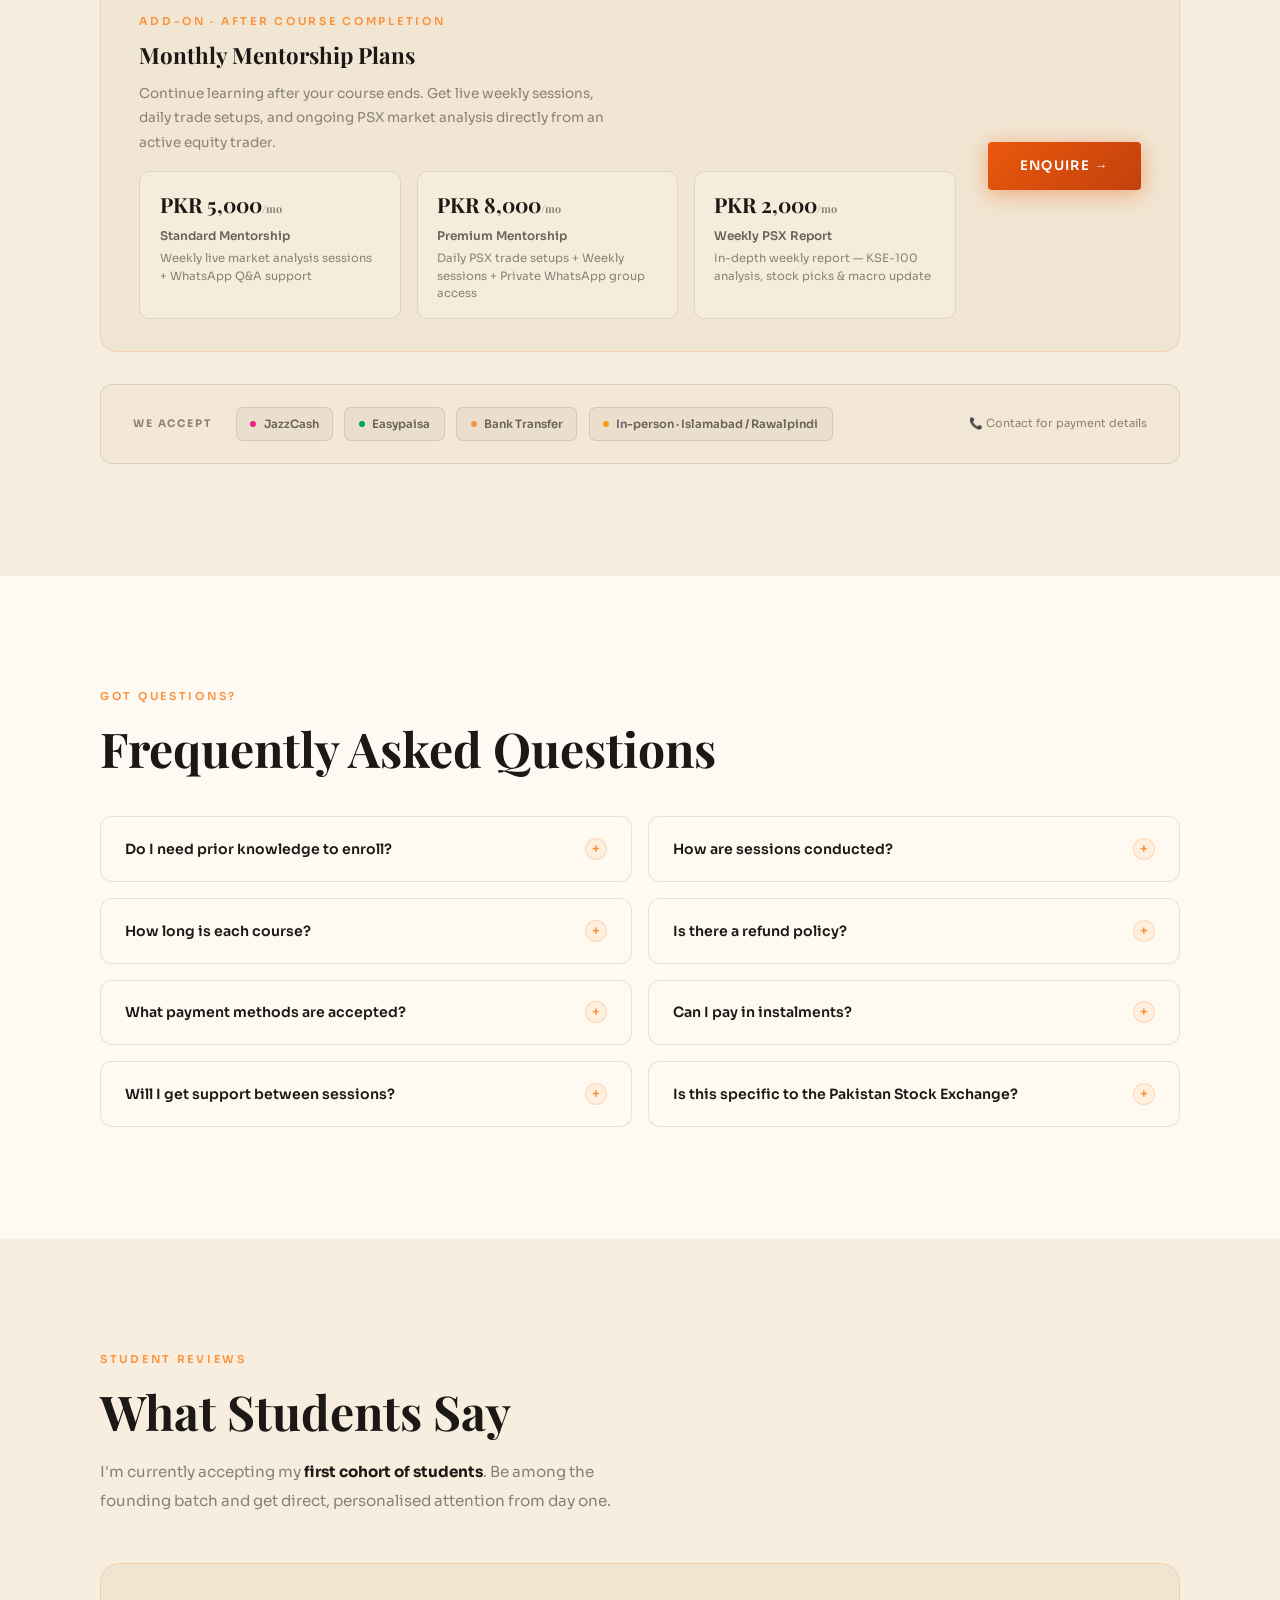
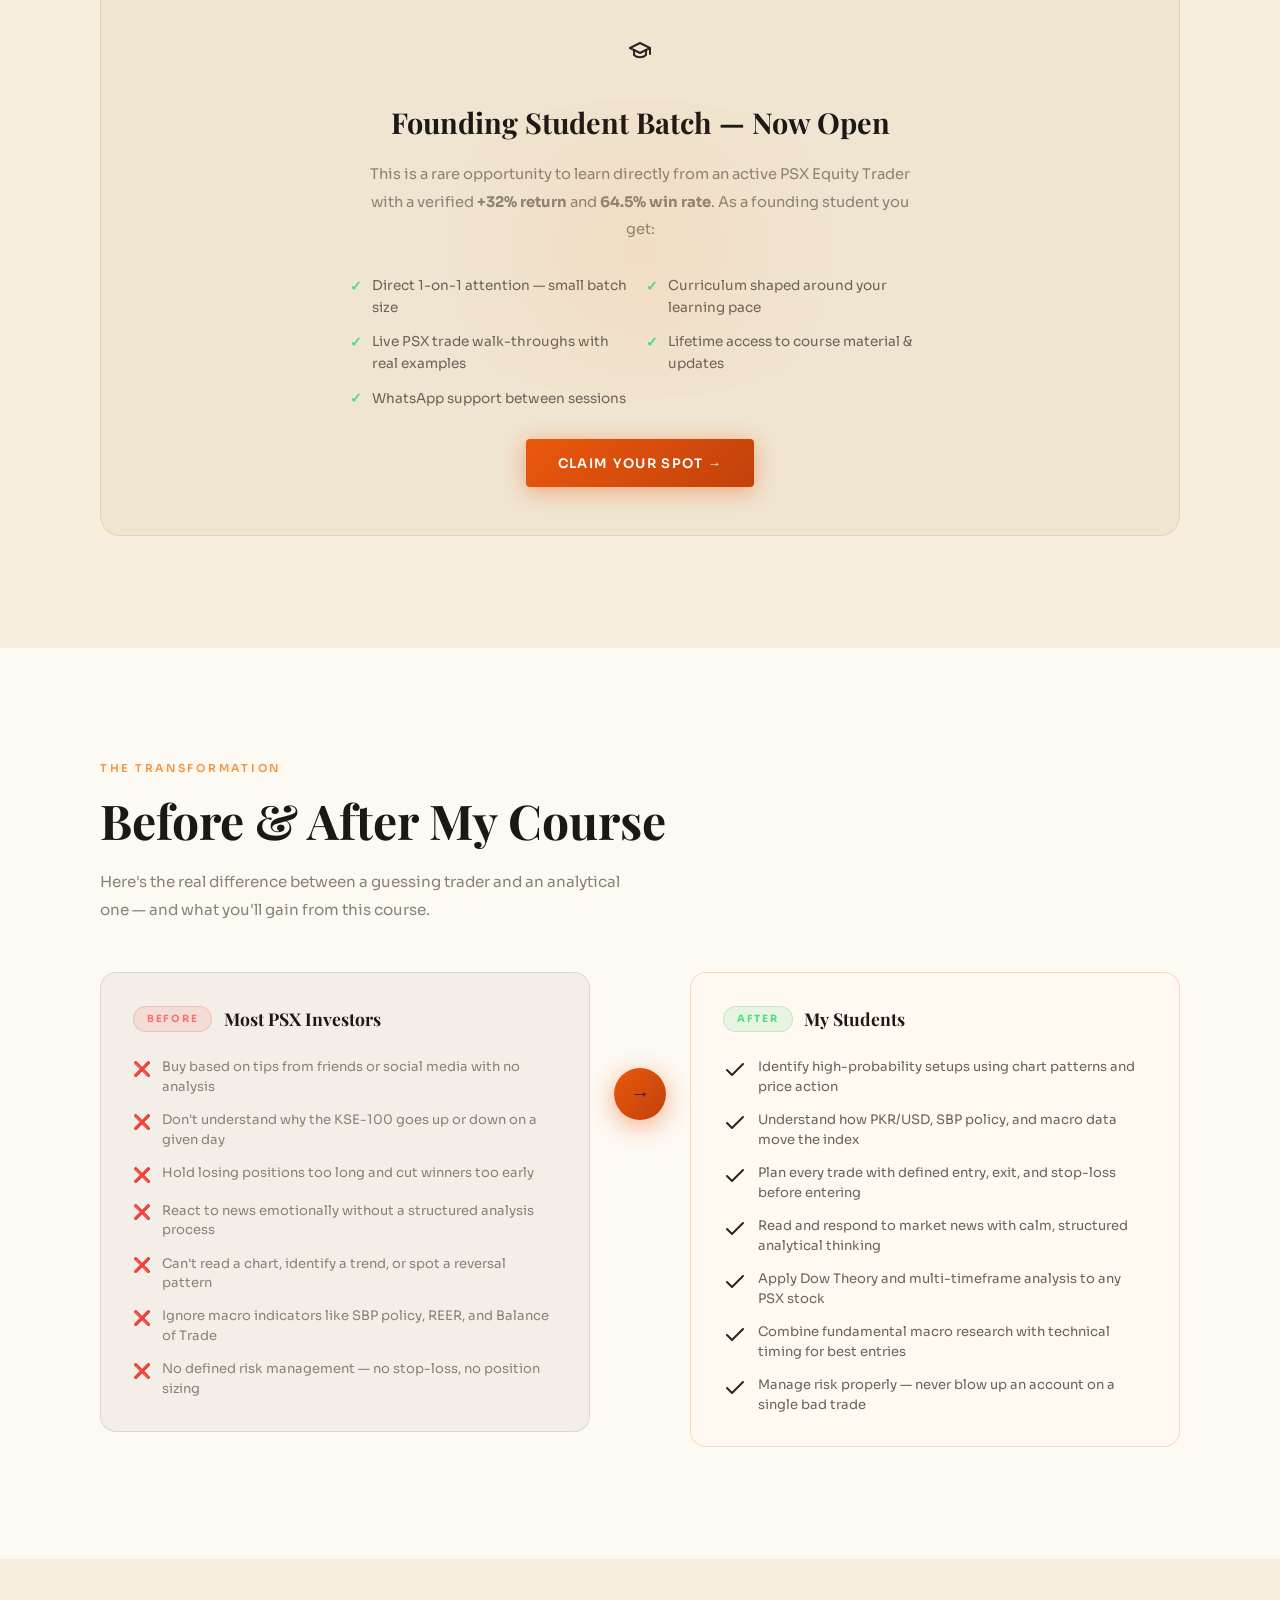
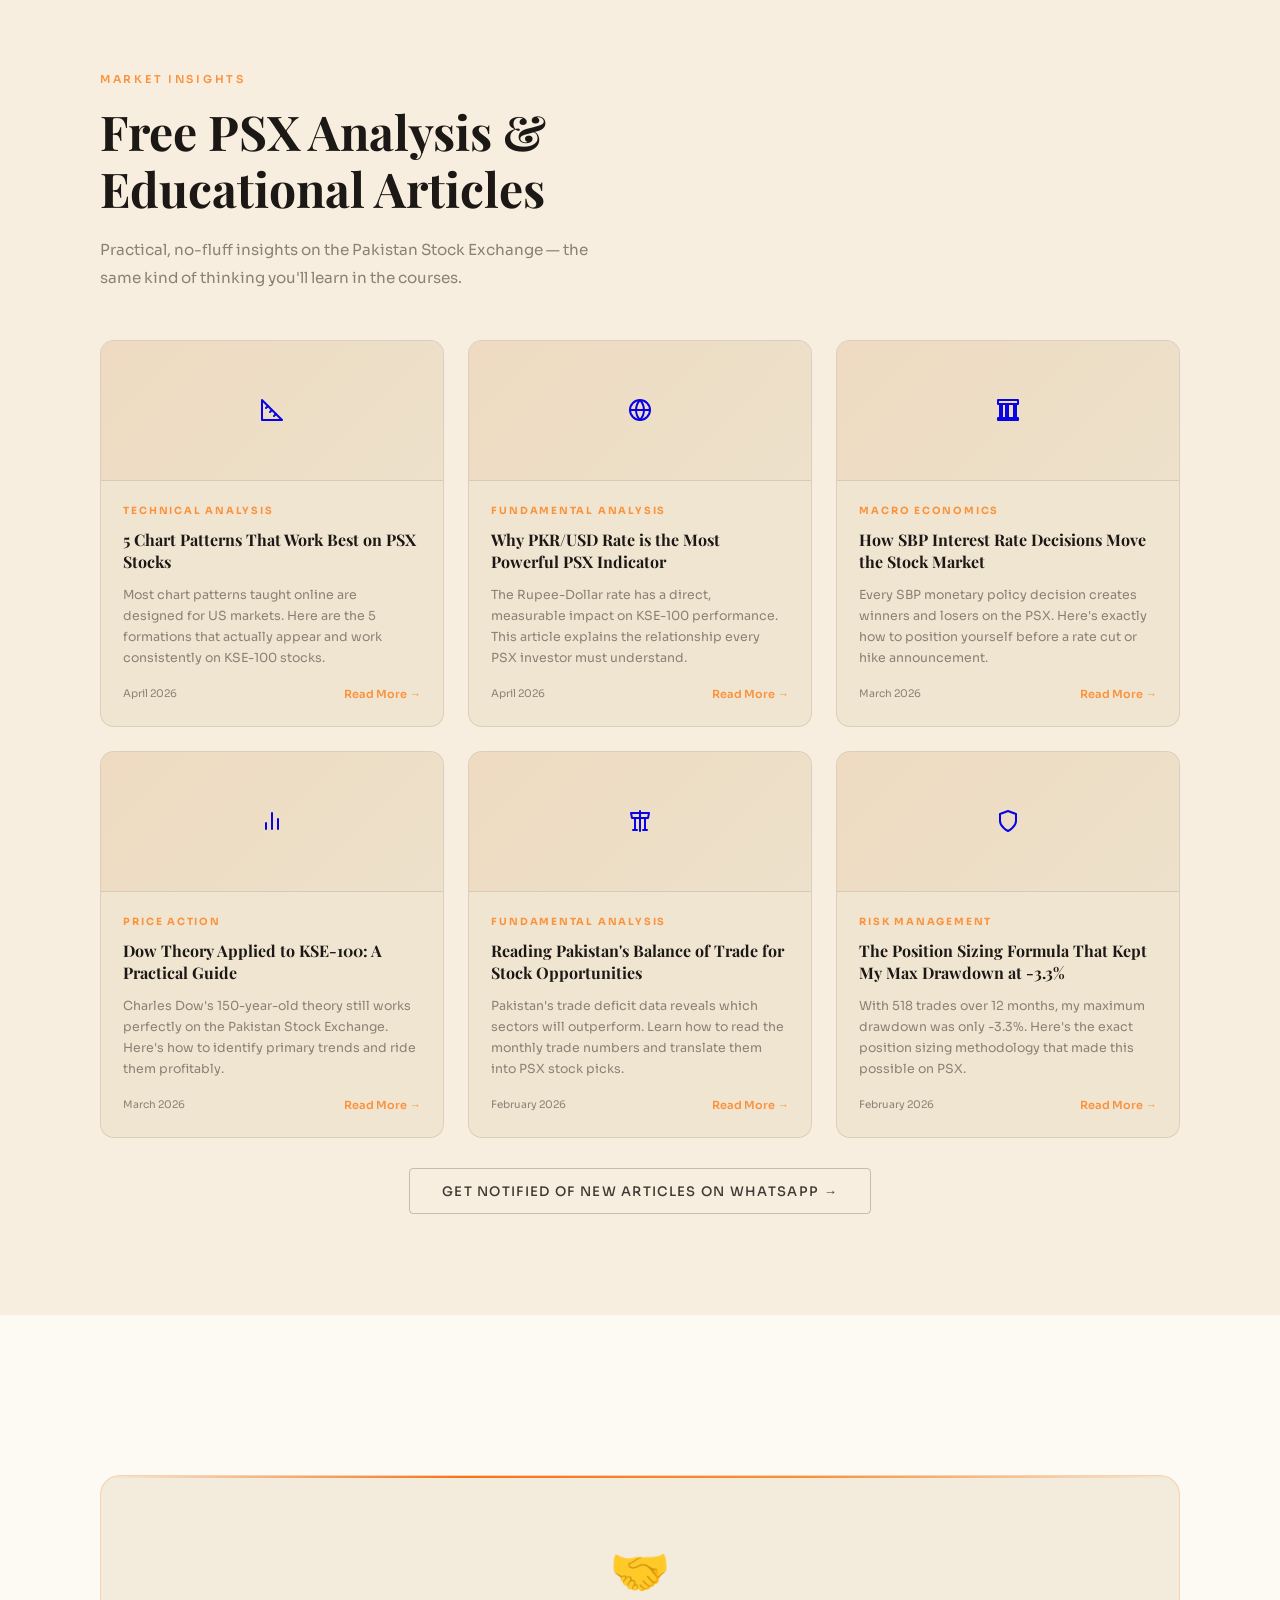
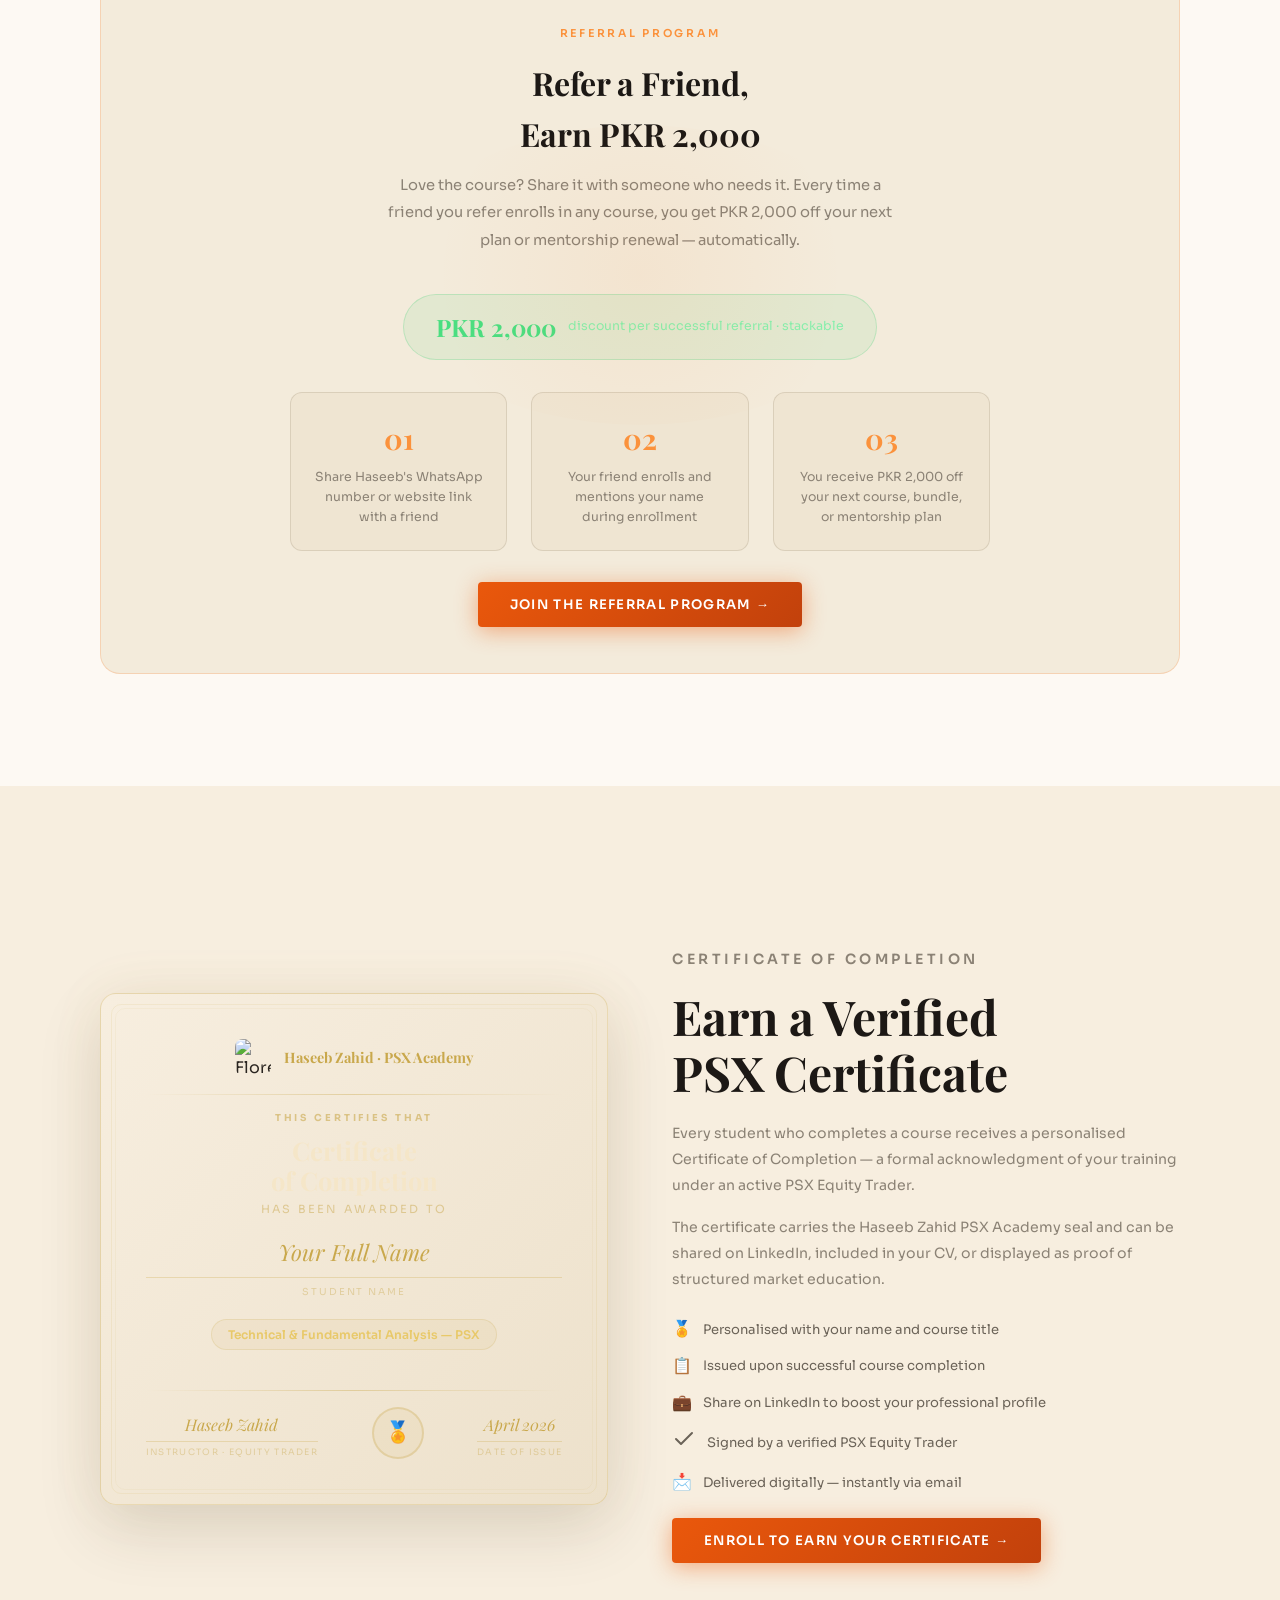
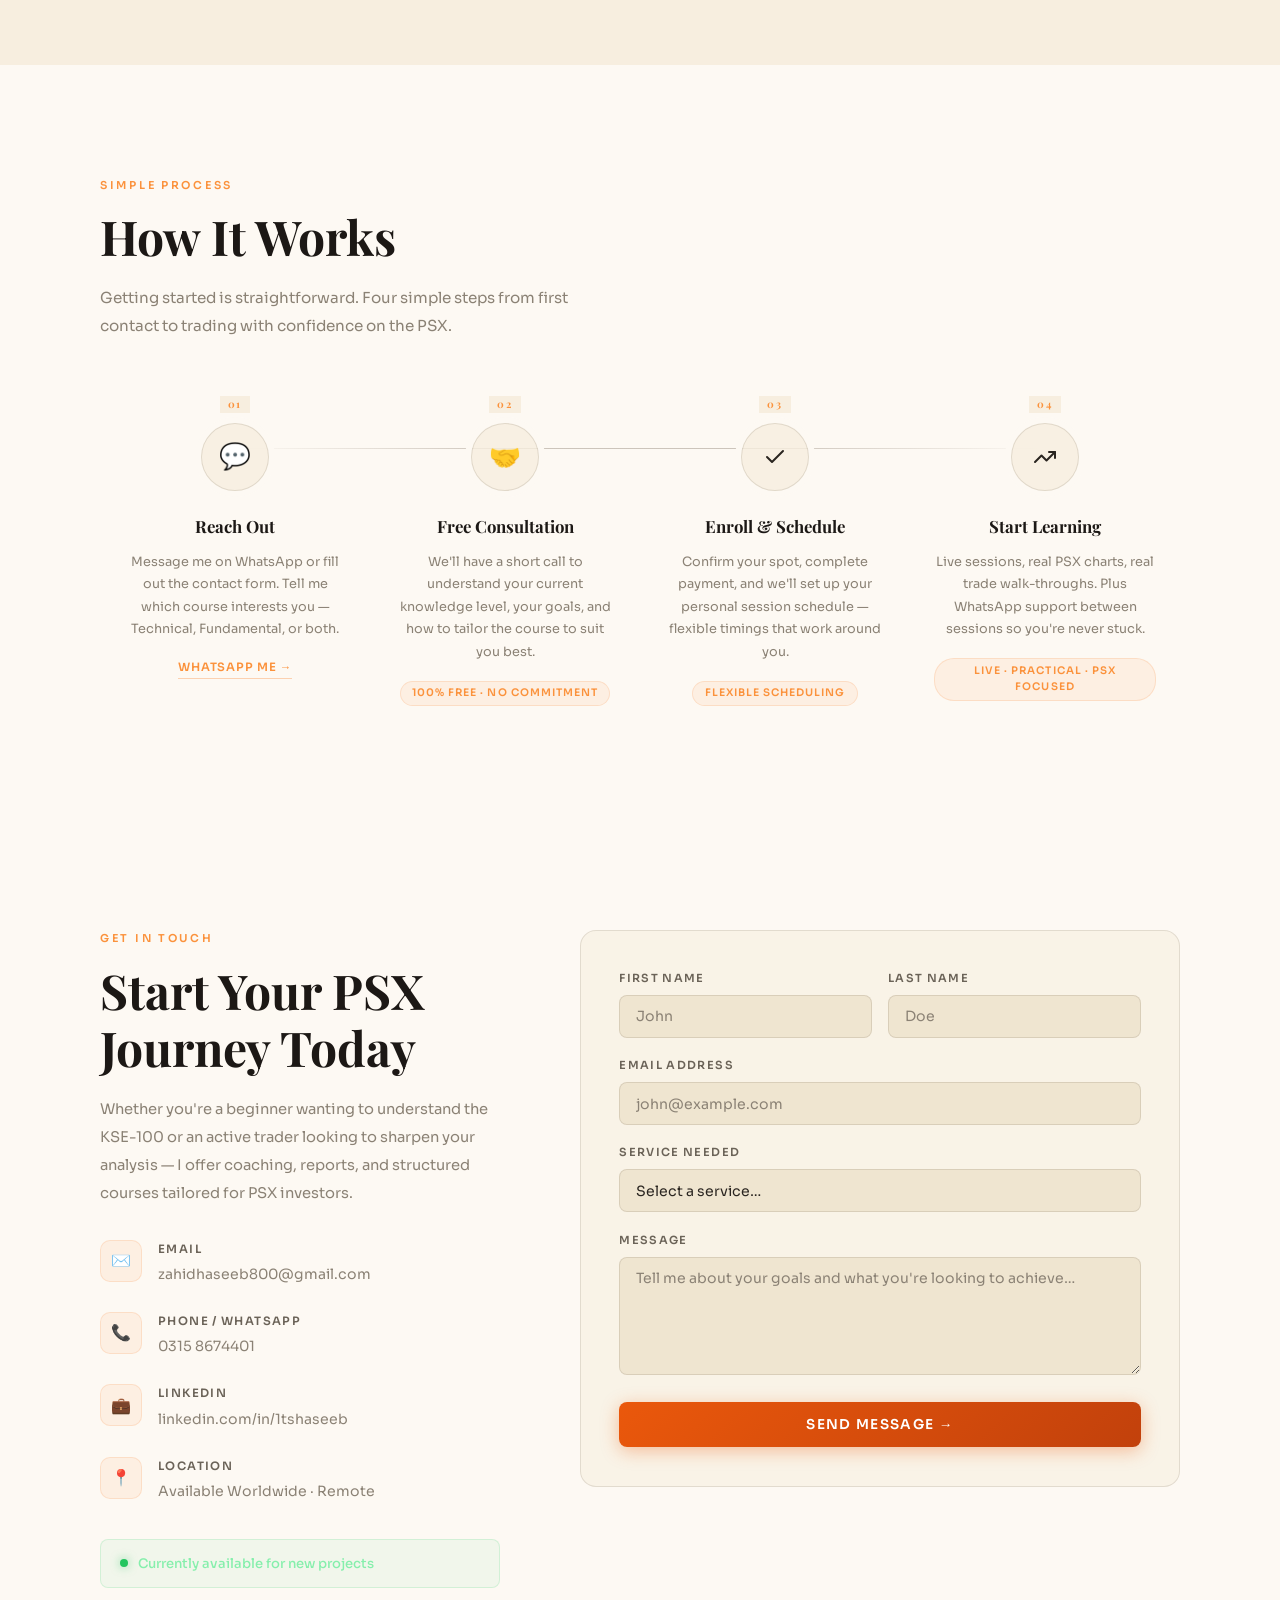
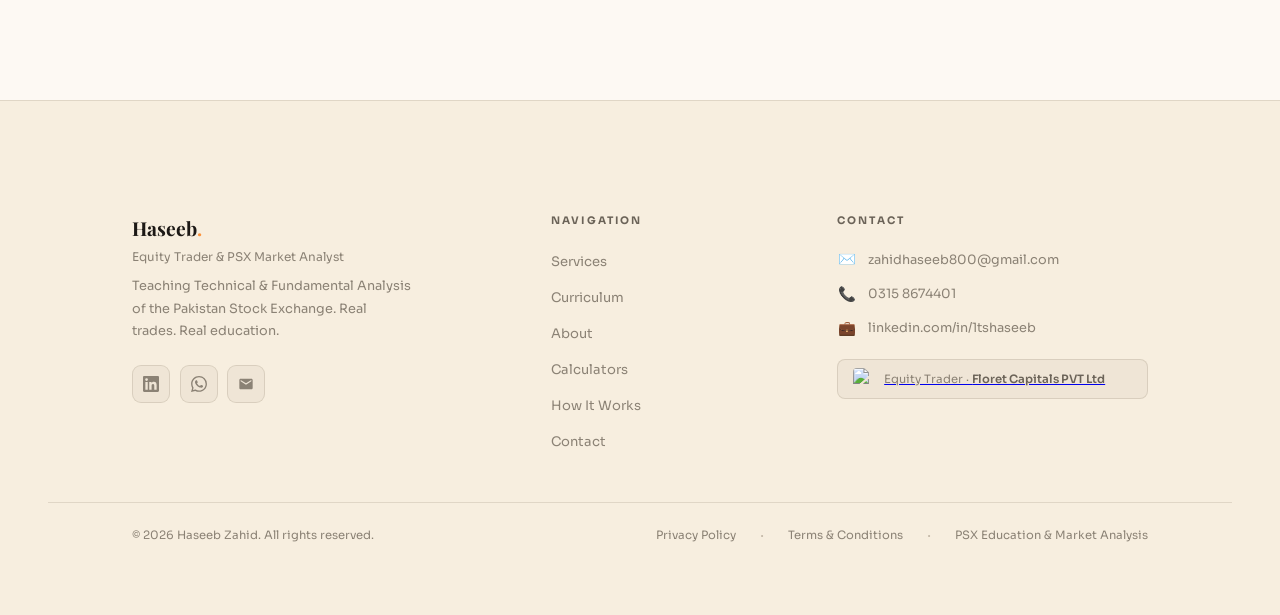
==== commit 3d93aa24: "fix: critical breakage + SEO discoverability - Remove fetchTickerData race that overwrote ticker.jso" ====
--- a/index.html
+++ b/index.html
@@ -12,24 +12,22 @@
   <!-- Open Graph (WhatsApp / LinkedIn / Facebook previews) -->
   <meta property="og:title" content="Haseeb Zahid — PSX Equity Trader & Market Analyst">
   <meta property="og:description" content="Learn Technical & Fundamental Analysis of the Pakistan Stock Exchange. Verified +32% trading return. 64.5% win rate. Now accepting founding students.">
-  <meta property="og:image" content="assets/Gemini_Generated_Image_ah4fesah4fesah4f.webp">
+  <meta property="og:image" content="https://fatalemperor.github.io/portfolio/assets/Gemini_Generated_Image_ah4fesah4fesah4f.webp">
   <meta property="og:type" content="website">
-  <meta property="og:url" content="https://haseebzahid.com">
+  <meta property="og:url" content="https://fatalemperor.github.io/portfolio/">
   <meta property="og:site_name" content="Haseeb Zahid">
 
   <!-- Twitter Card -->
   <meta name="twitter:card" content="summary_large_image">
   <meta name="twitter:title" content="Haseeb Zahid — PSX Equity Trader & Market Analyst">
   <meta name="twitter:description" content="Learn Technical & Fundamental Analysis on the Pakistan Stock Exchange. Verified +32% return. 64.5% win rate.">
-  <meta name="twitter:image" content="assets/Gemini_Generated_Image_ah4fesah4fesah4f.webp">
+  <meta name="twitter:image" content="https://fatalemperor.github.io/portfolio/assets/Gemini_Generated_Image_ah4fesah4fesah4f.webp">
 
   <!-- Canonical -->
-  <link rel="canonical" href="https://haseebzahid.com">
-
-  <!-- Favicon — place a 32x32 favicon.ico and 180x180 apple-touch-icon.png in the root -->
-  <link rel="icon" type="image/x-icon" href="favicon.ico">
-  <link rel="icon" type="image/png" sizes="32x32" href="favicon-32x32.webp">
-  <link rel="apple-touch-icon" sizes="180x180" href="apple-touch-icon.webp">
+  <link rel="canonical" href="https://fatalemperor.github.io/portfolio/">
+
+  <!-- Inline SVG favicon — H monogram on warm cream with orange accent dot -->
+  <link rel="icon" type="image/svg+xml" href="data:image/svg+xml,%3Csvg xmlns='http://www.w3.org/2000/svg' viewBox='0 0 64 64'%3E%3Crect width='64' height='64' rx='12' fill='%23fdf9f3'/%3E%3Ctext x='32' y='44' font-family='Playfair Display, Georgia, serif' font-size='40' font-weight='700' text-anchor='middle' fill='%232a2520'%3EH%3C/text%3E%3Ccircle cx='48' cy='48' r='4' fill='%23f97316'/%3E%3C/svg%3E">
   <meta name="theme-color" content="#fdf9f3">
 
   <!-- JSON-LD Structured Data -->
@@ -39,7 +37,7 @@
     "@graph": [
       {
         "@type": "Person",
-        "@id": "https://haseebzahid.com/#person",
+        "@id": "https://fatalemperor.github.io/portfolio/#person",
         "name": "Haseeb Zahid",
         "jobTitle": "Equity Trader & PSX Market Analyst",
         "worksFor": {
@@ -47,7 +45,7 @@
           "name": "Floret Capitals PVT Limited",
           "url": "https://floretcapitals.com"
         },
-        "url": "https://haseebzahid.com",
+        "url": "https://fatalemperor.github.io/portfolio",
         "email": "zahidhaseeb800@gmail.com",
         "telephone": "+923158674401",
         "sameAs": [
@@ -58,13 +56,13 @@
       },
       {
         "@type": "LocalBusiness",
-        "@id": "https://haseebzahid.com/#business",
+        "@id": "https://fatalemperor.github.io/portfolio/#business",
         "name": "Haseeb Zahid — PSX Education",
         "description": "Learn Technical & Fundamental Analysis of the Pakistan Stock Exchange with Haseeb Zahid — verified equity trader with +32% return and 64.5% win rate.",
-        "url": "https://haseebzahid.com",
+        "url": "https://fatalemperor.github.io/portfolio",
         "telephone": "+923158674401",
         "email": "zahidhaseeb800@gmail.com",
-        "founder": { "@id": "https://haseebzahid.com/#person" },
+        "founder": { "@id": "https://fatalemperor.github.io/portfolio/#person" },
         "areaServed": "PK",
         "priceRange": "PKR 20,000 – PKR 30,000",
         "hasOfferCatalog": {
@@ -98,14 +96,8 @@
   }
   </script>
 
-  <!-- Google Analytics GA4 / Plausible — [ACTION REQUIRED] Replace G-XXXXXXXXXX with your real tracking ID -->
-  <script async src="https://www.googletagmanager.com/gtag/js?id=G-XXXXXXXXXX"></script>
-  <script>
-    window.dataLayer = window.dataLayer || [];
-    function gtag(){dataLayer.push(arguments);}
-    gtag('js', new Date());
-    gtag('config', 'G-XXXXXXXXXX');
-  </script>
+  <!-- Analytics: not configured. To enable GA4, add the gtag snippet here with
+       your real measurement ID from analytics.google.com (Admin → Data Streams). -->
 
   <link rel="preconnect" href="https://fonts.googleapis.com">
   <link rel="preconnect" href="https://fonts.gstatic.com" crossorigin>
@@ -1075,8 +1067,13 @@
       </div>
       <div class="contact-form-wrap" id="cForm">
         <div class="form-box">
-          <!-- Replace YOUR_FORM_ID below with your Formspree form ID from formspree.io -->
-          <form id="contactForm" action="https://formspree.io/f/YOUR_FORM_ID" method="POST" novalidate>
+          <!-- Submissions delivered via FormSubmit.co (no signup; uses public footer email).
+               First-time submission: confirm the link FormSubmit emails you to activate. -->
+          <form id="contactForm" action="https://formsubmit.co/ajax/zahidhaseeb800@gmail.com" method="POST" novalidate>
+            <input type="hidden" name="_subject" value="New inquiry from haseebzahid.com">
+            <input type="hidden" name="_template" value="table">
+            <input type="hidden" name="_captcha" value="false">
+            <input type="text" name="_honey" tabindex="-1" autocomplete="off" style="position:absolute;left:-10000px;width:1px;height:1px;opacity:0;" aria-hidden="true">
             <div class="form-row">
               <div class="fg"><label for="cf-fname">First Name</label><input id="cf-fname" type="text" name="first_name" placeholder="John" required></div>
               <div class="fg"><label for="cf-lname">Last Name</label><input id="cf-lname" type="text" name="last_name" placeholder="Doe" required></div>
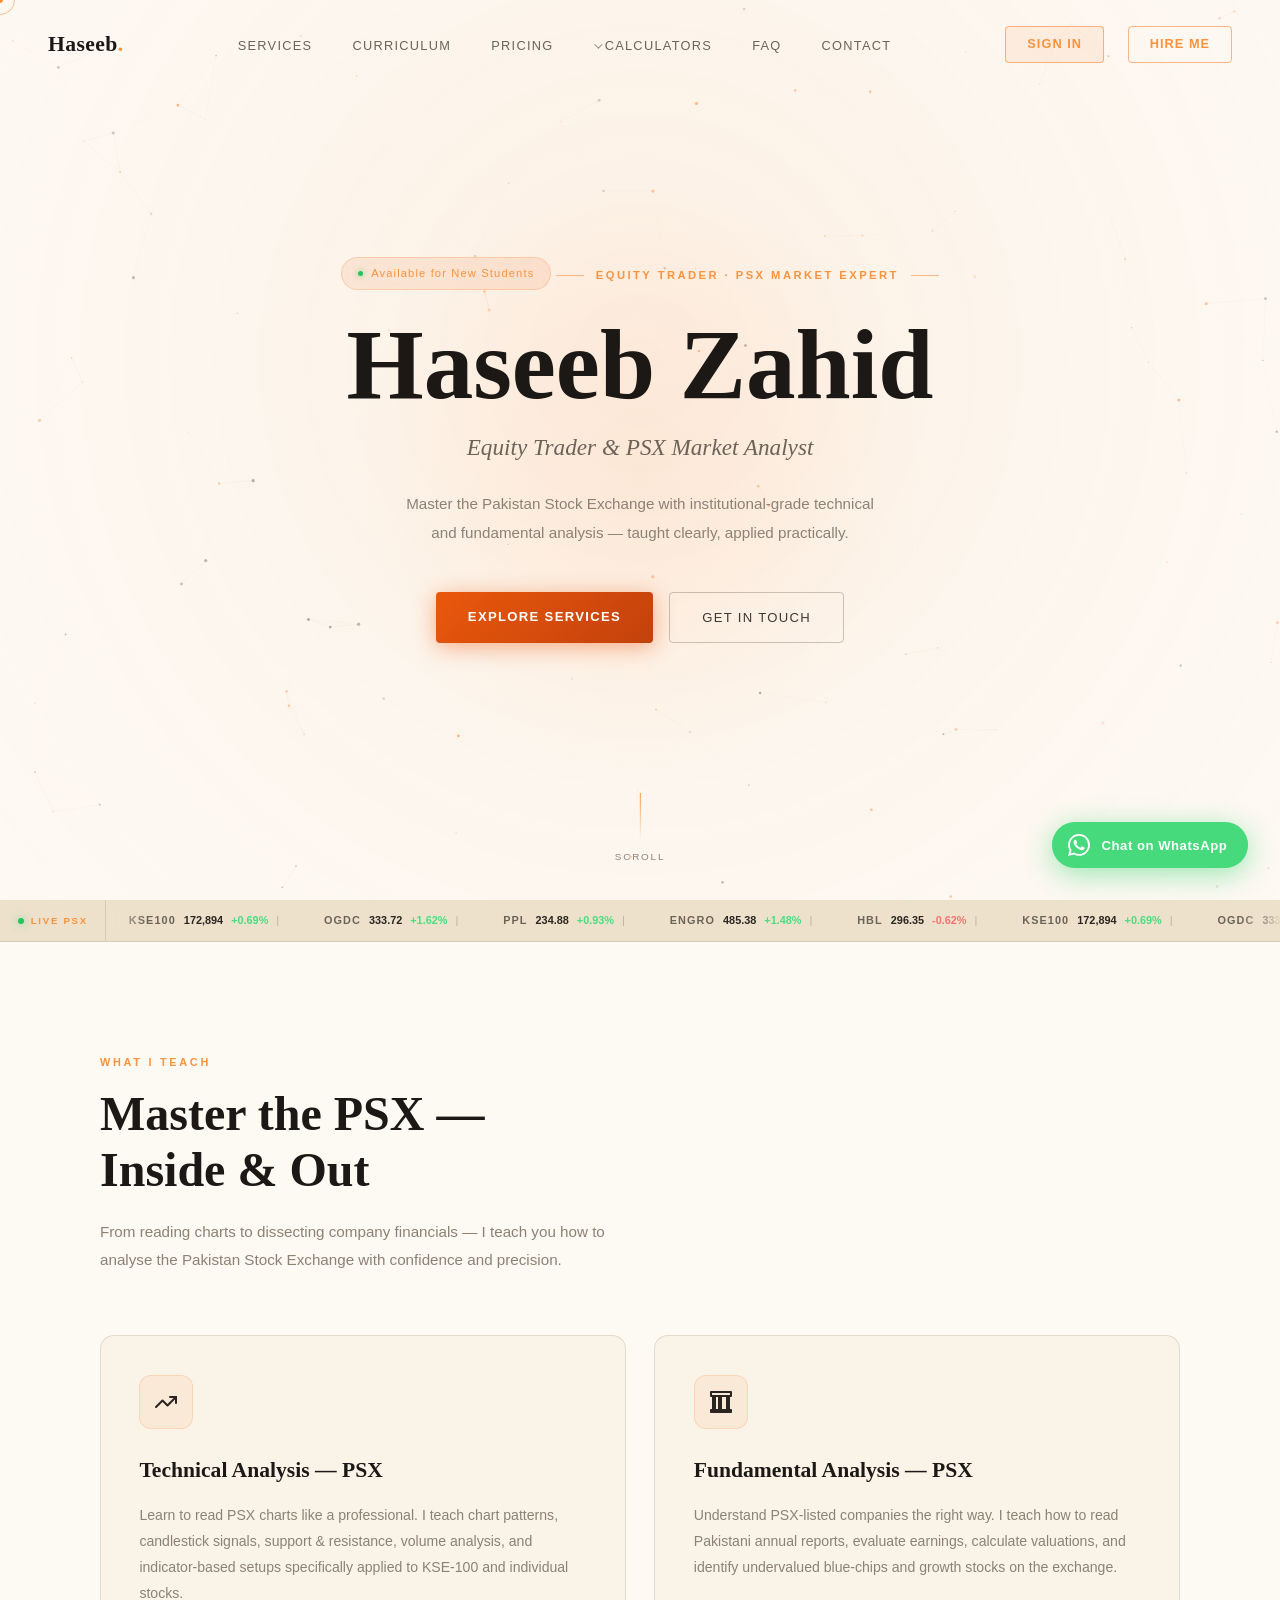
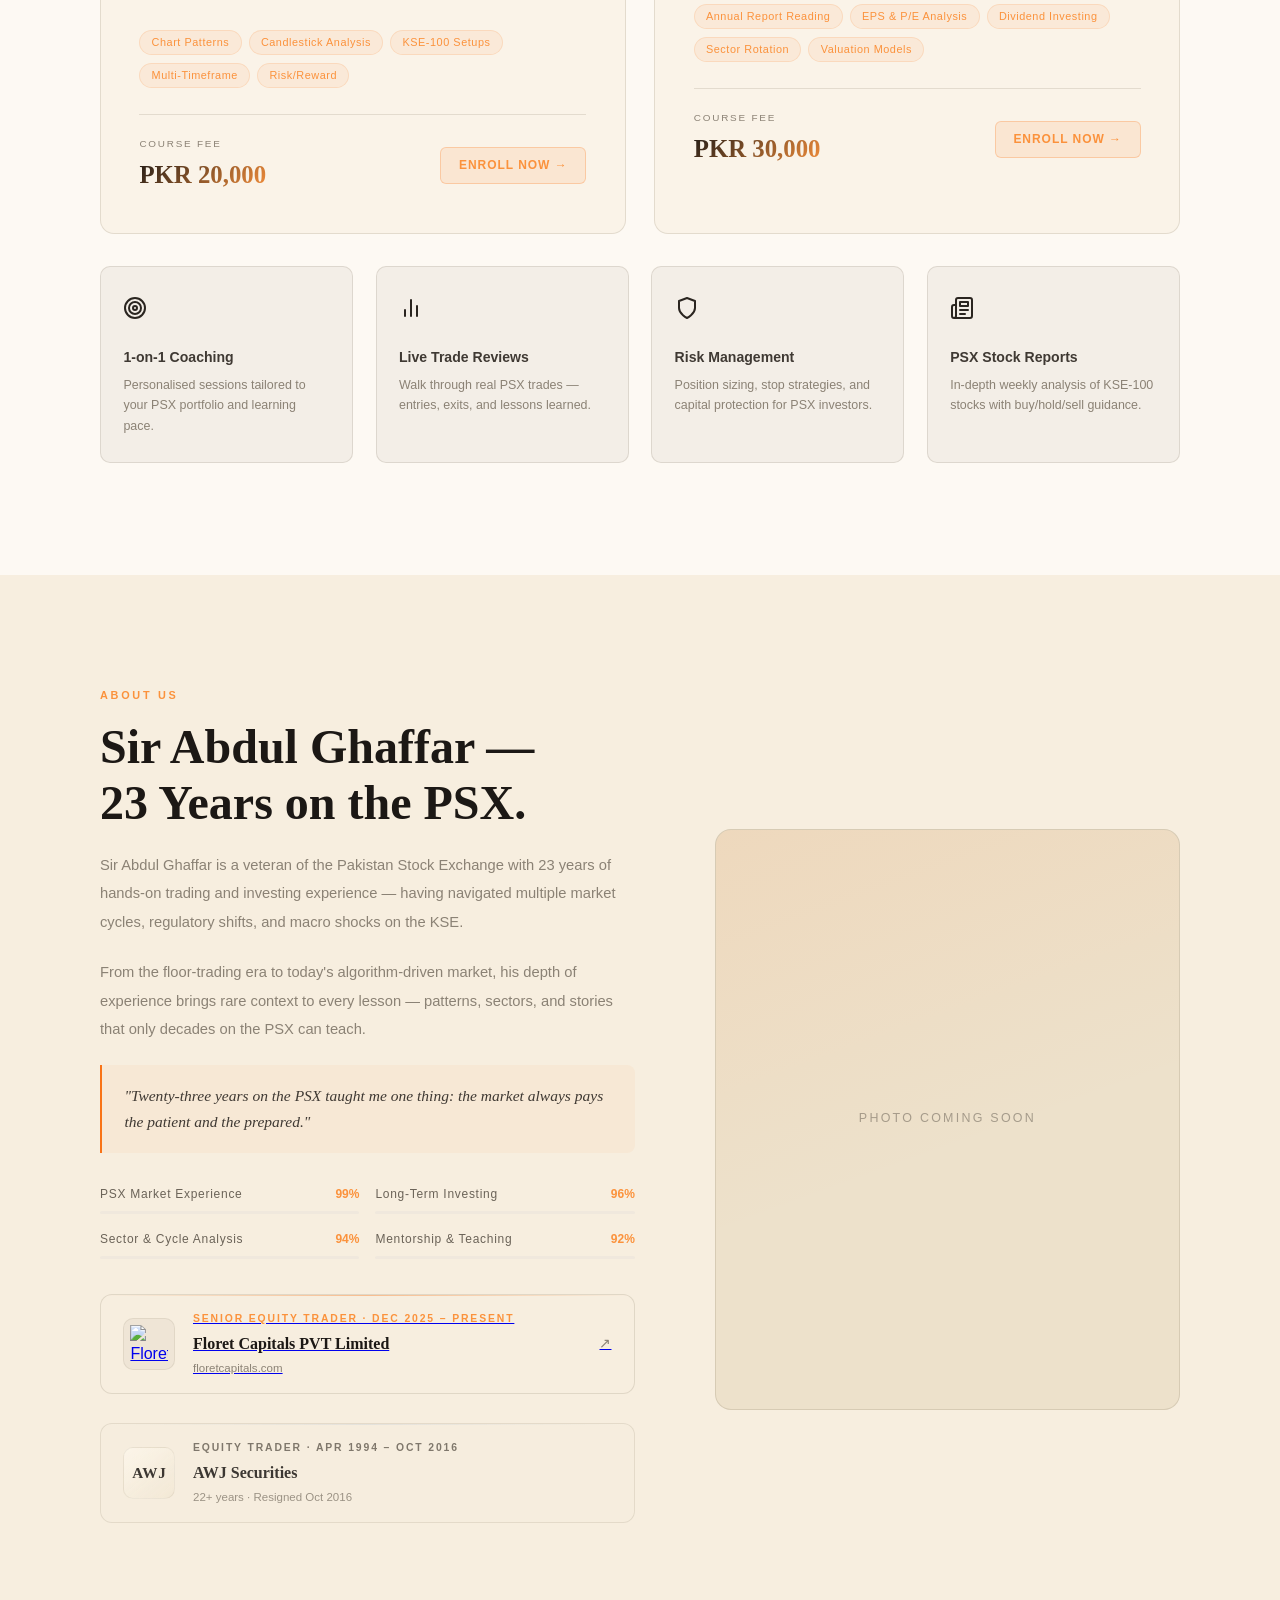
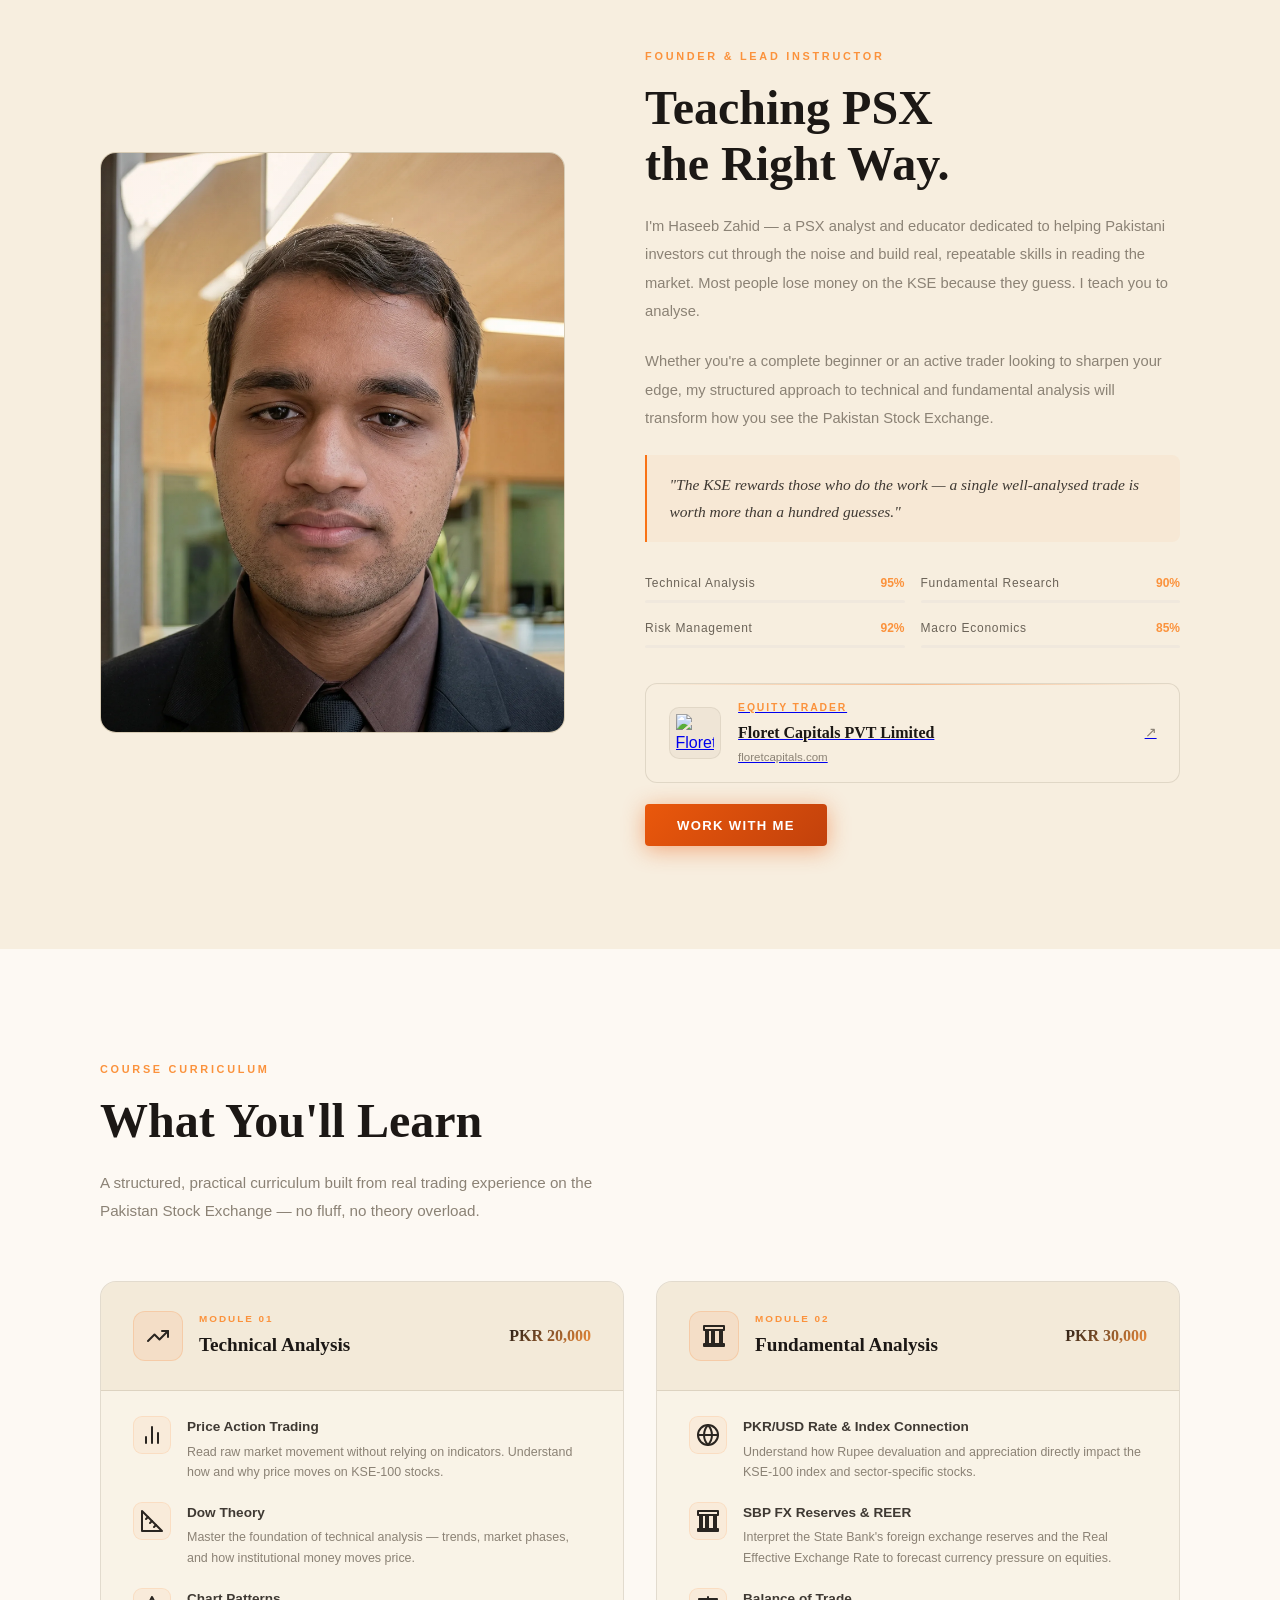
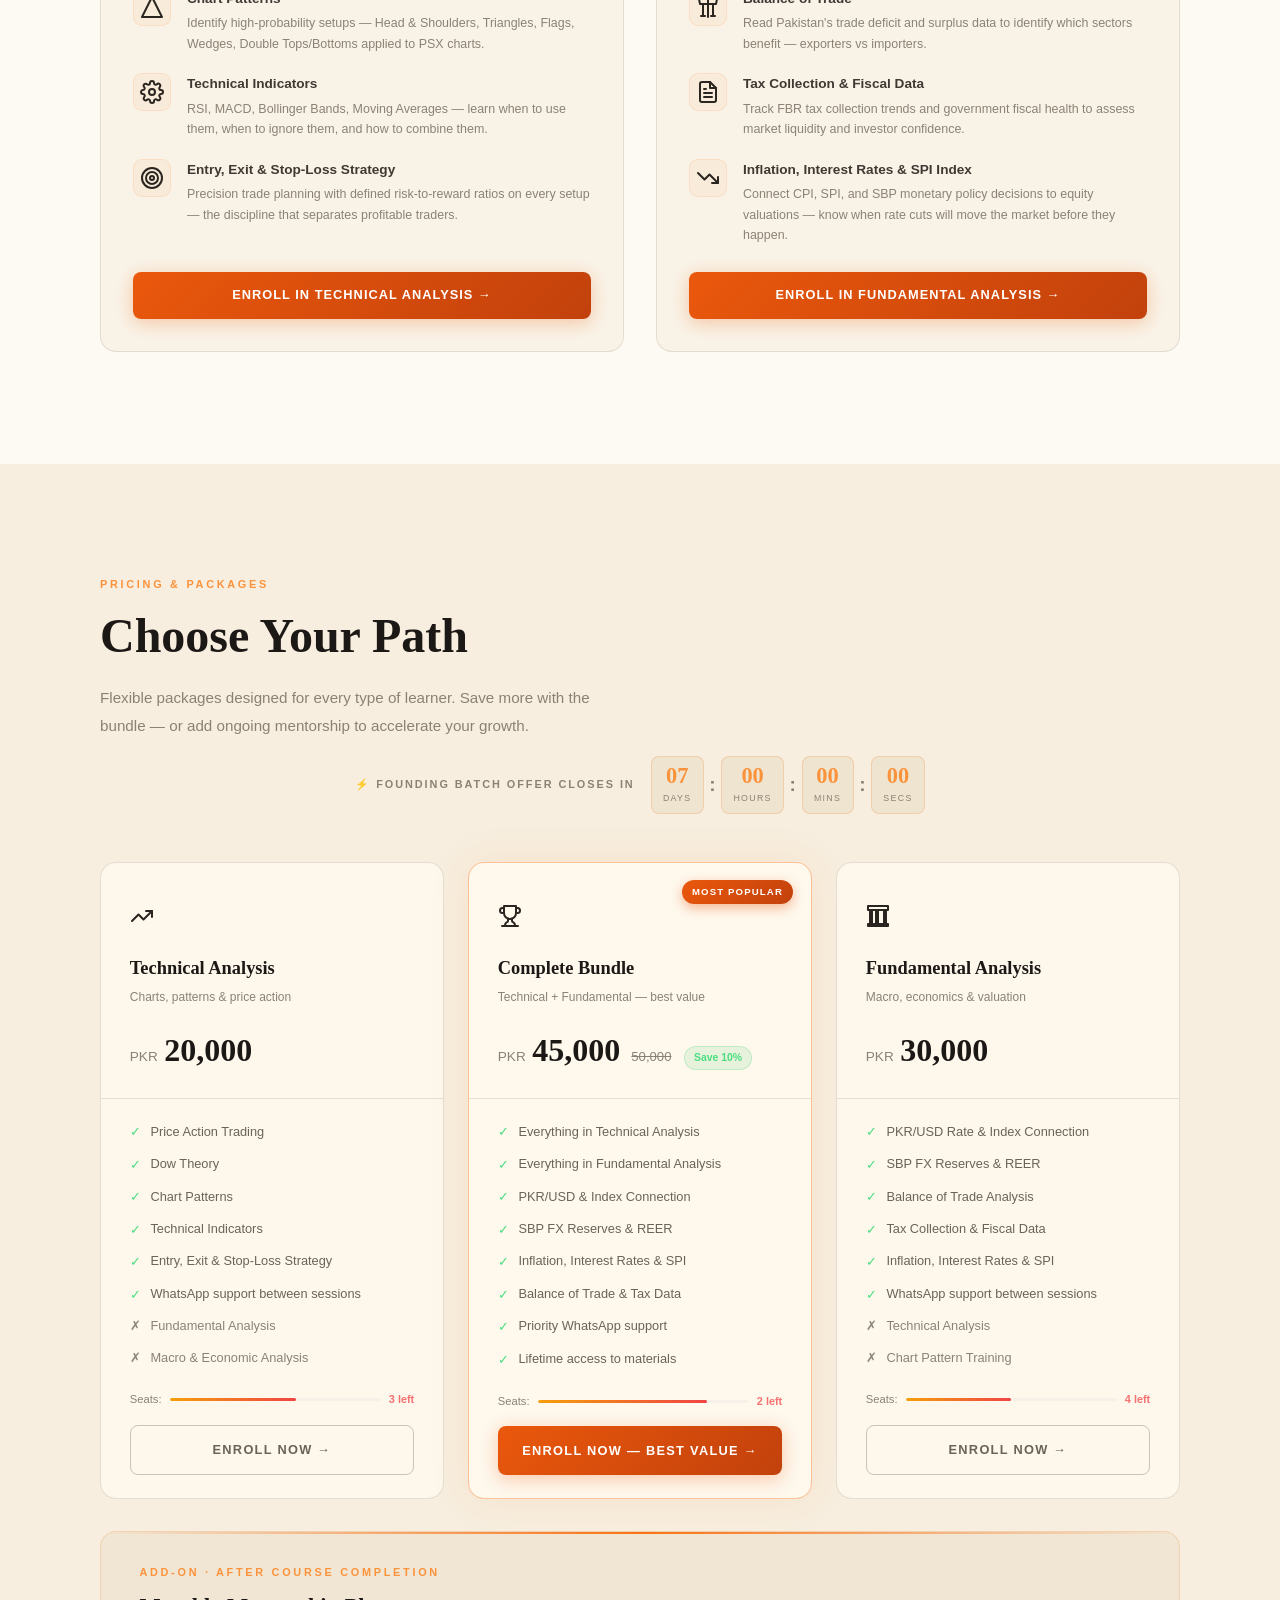
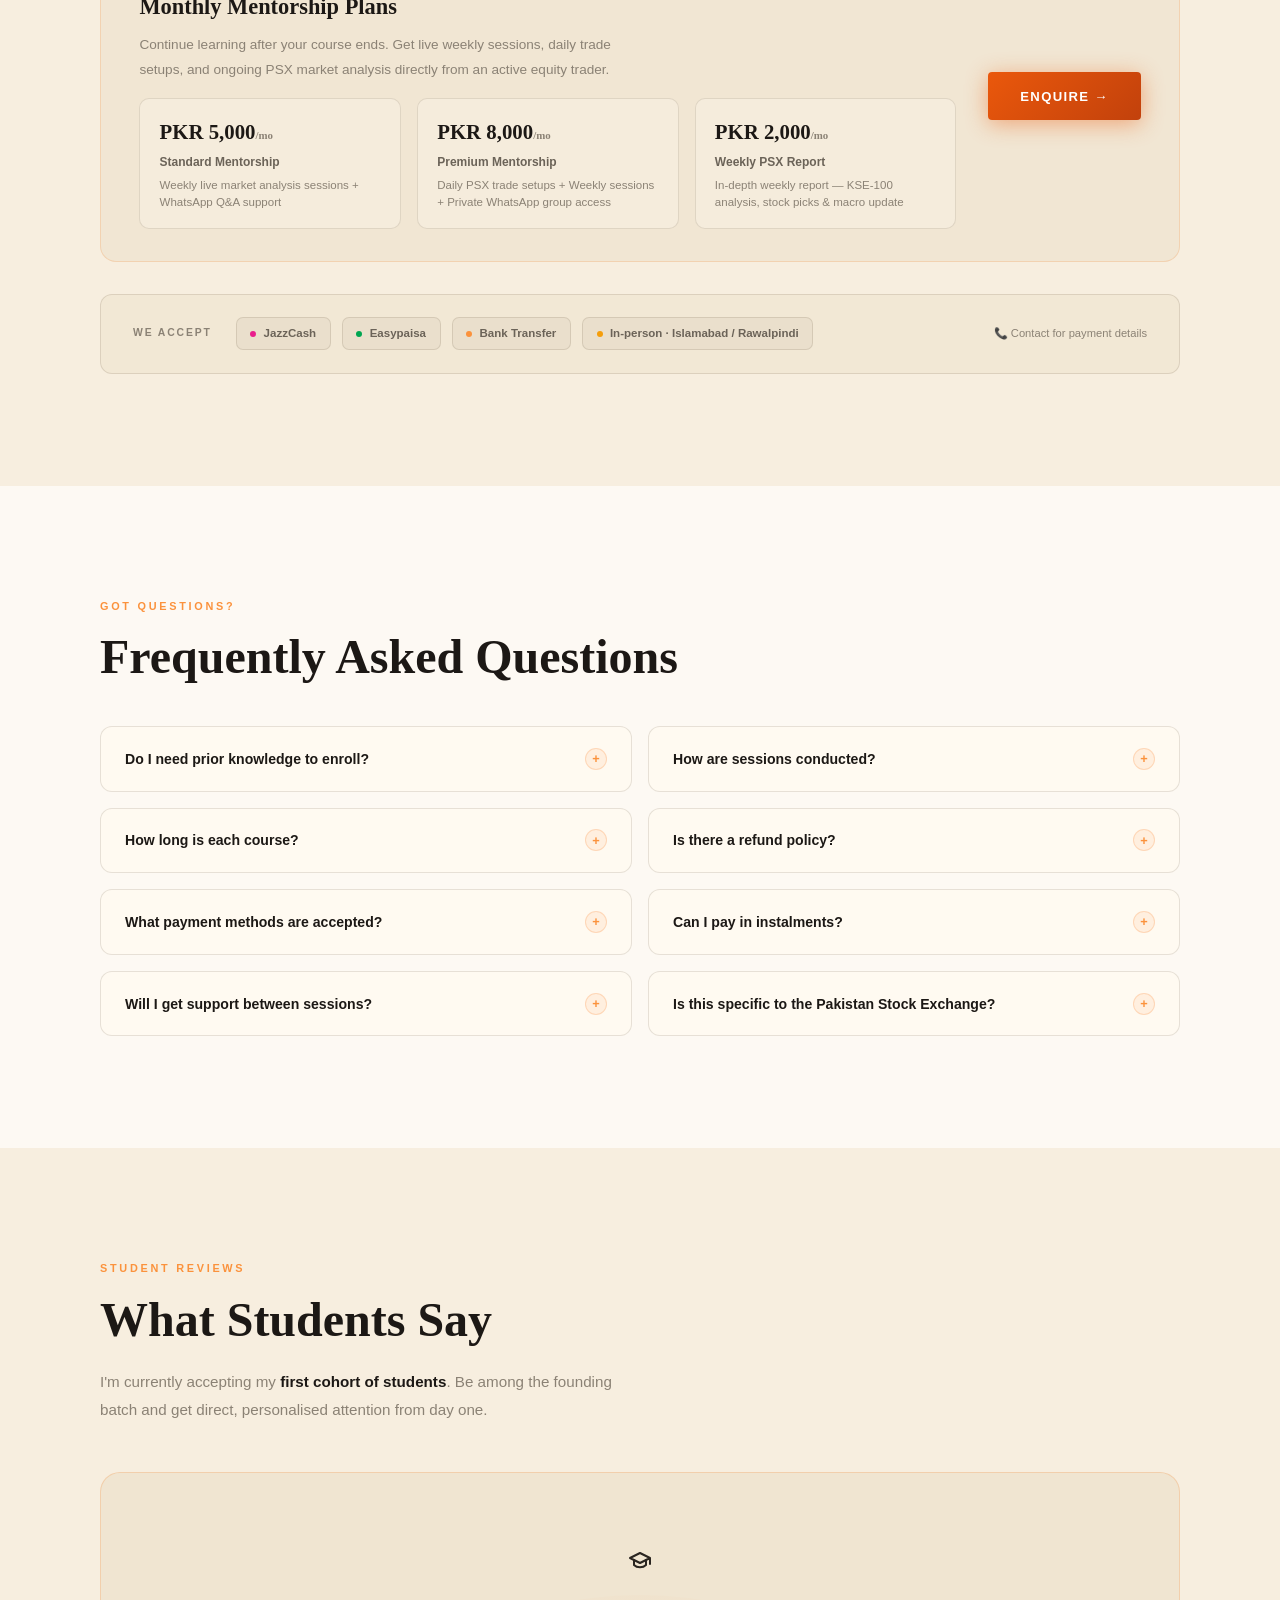
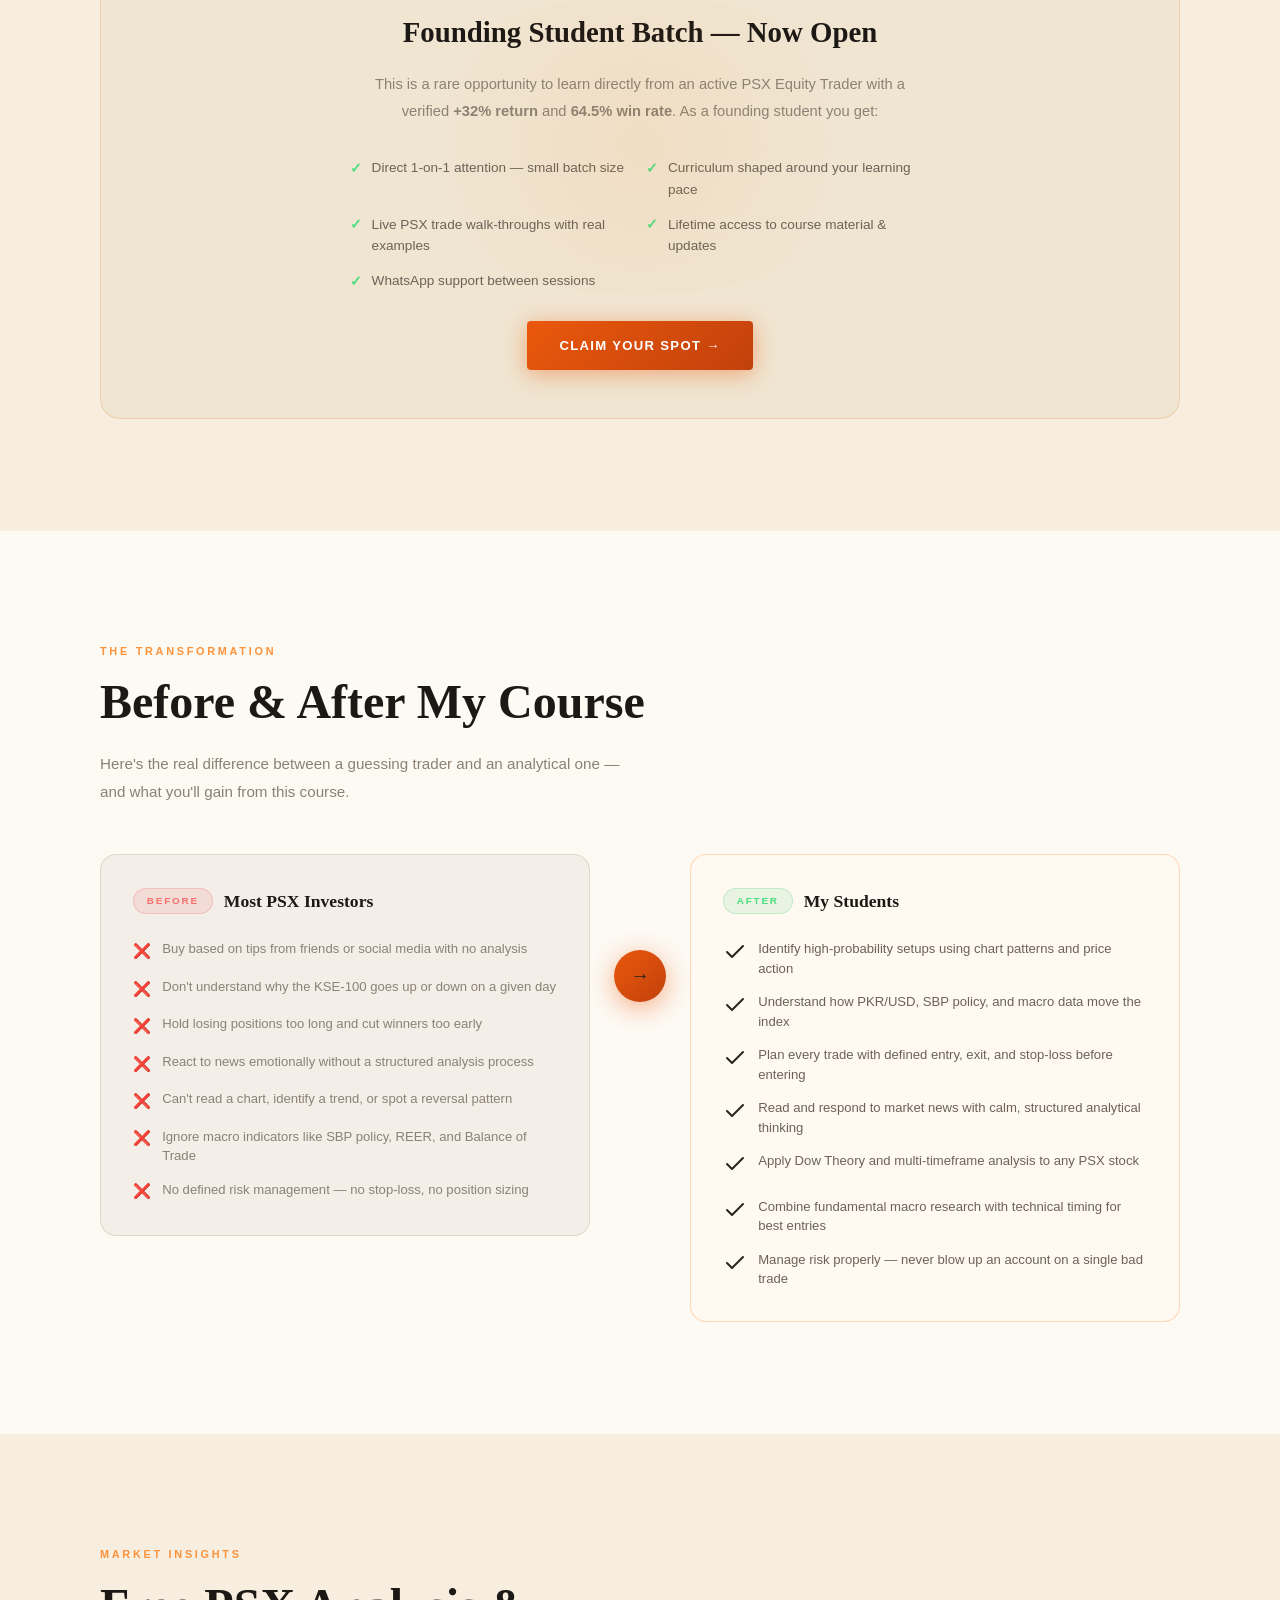
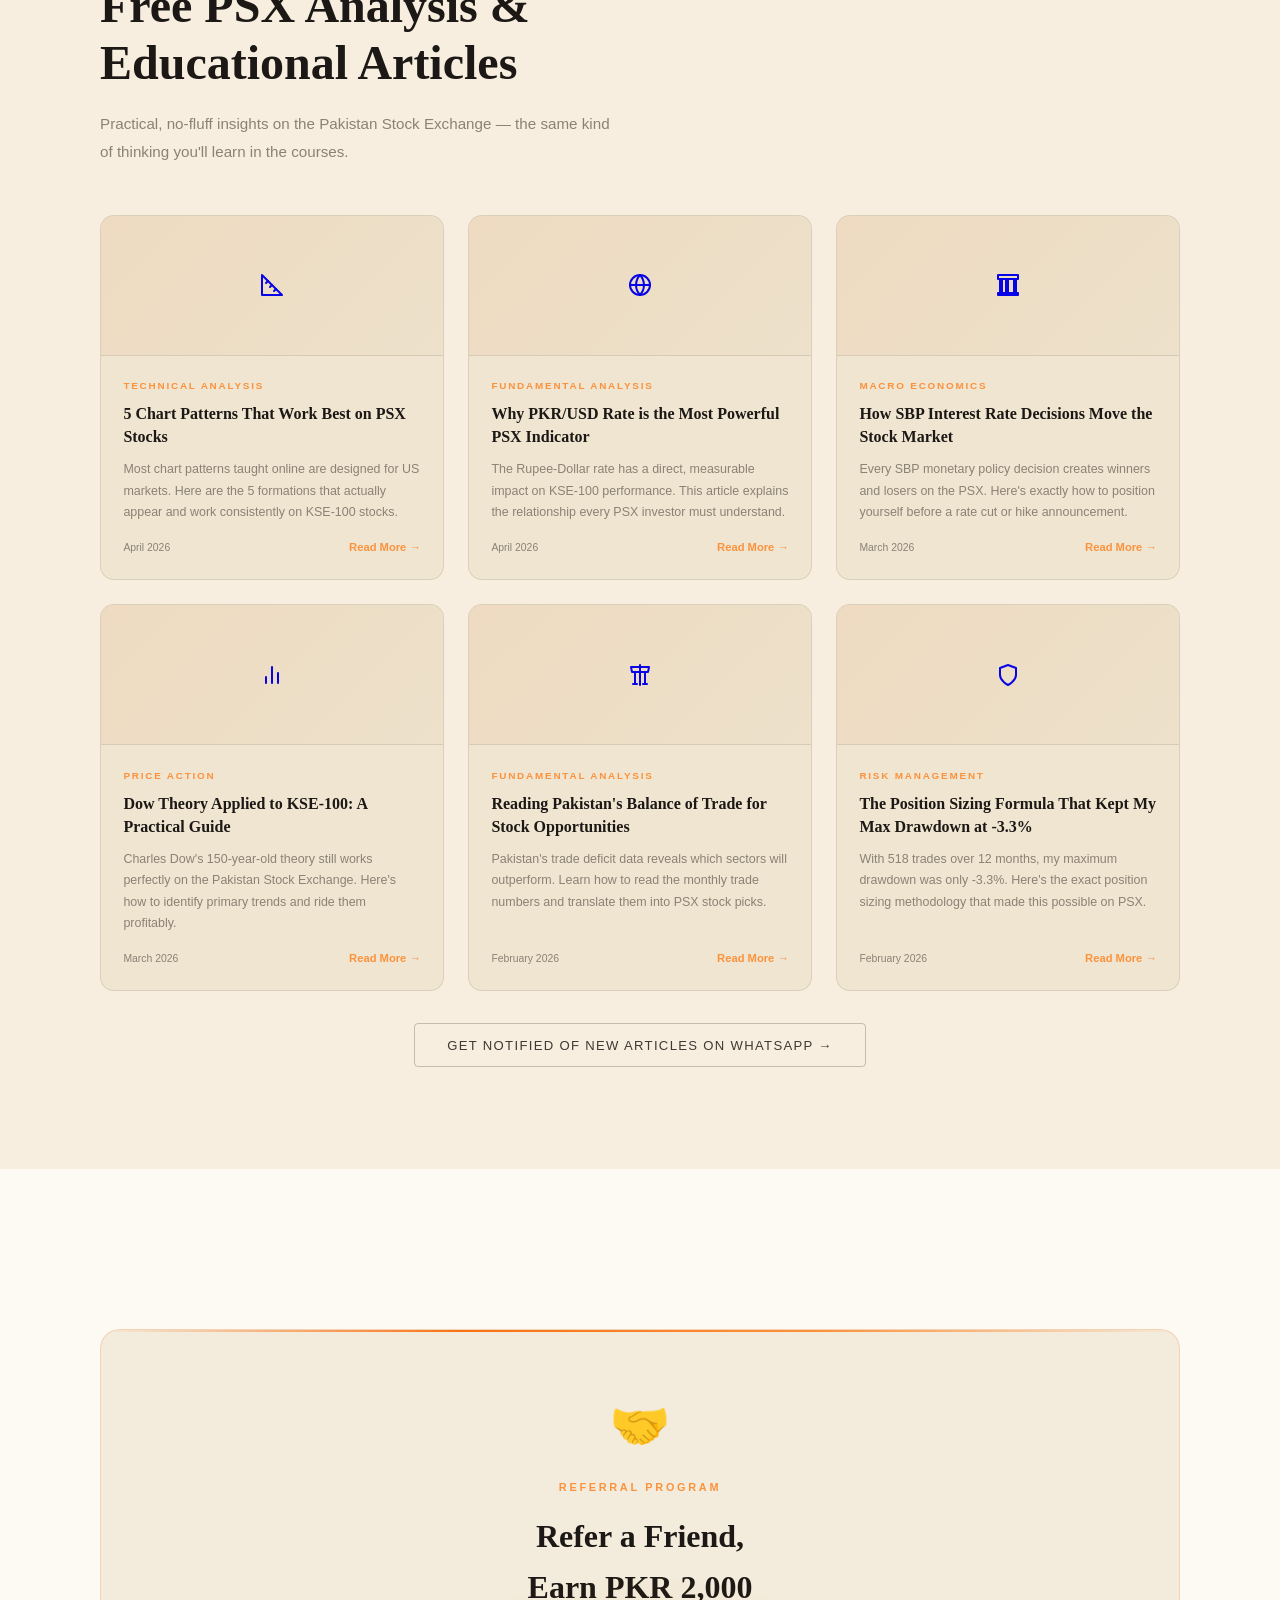
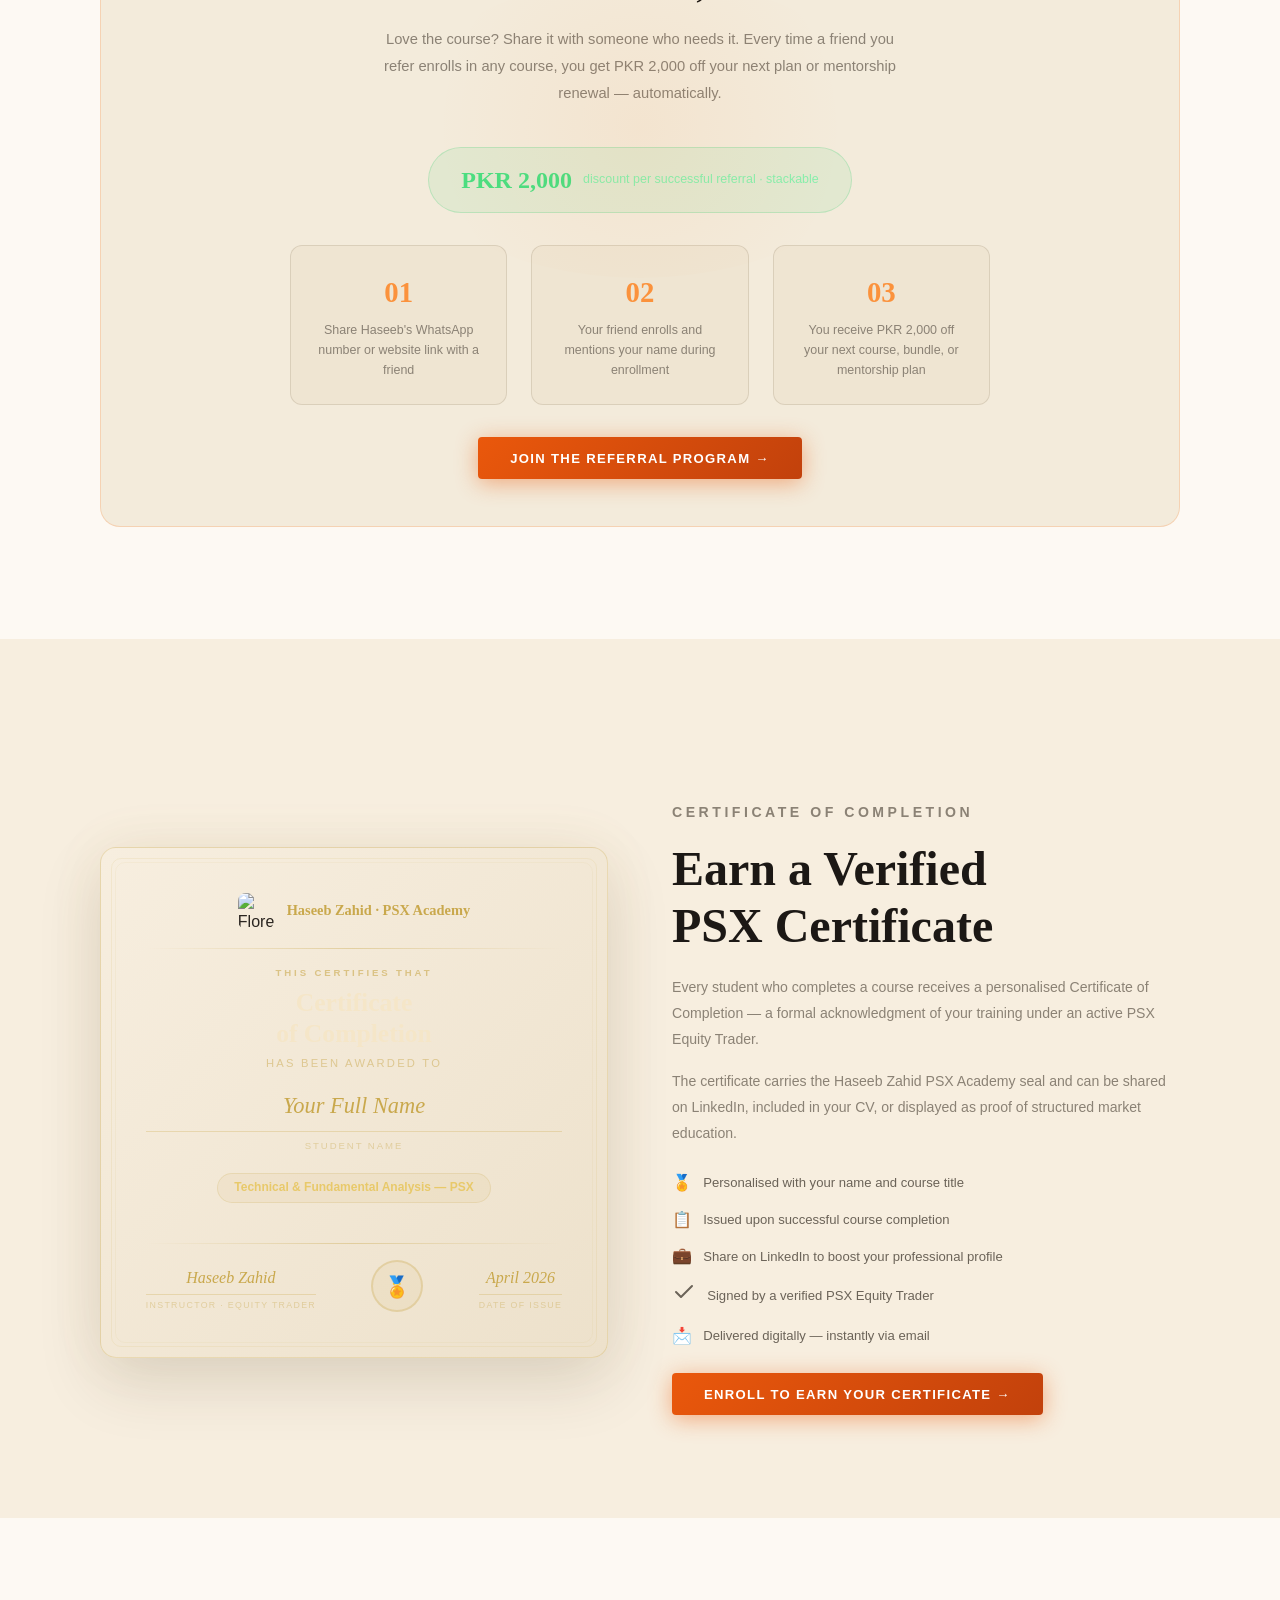
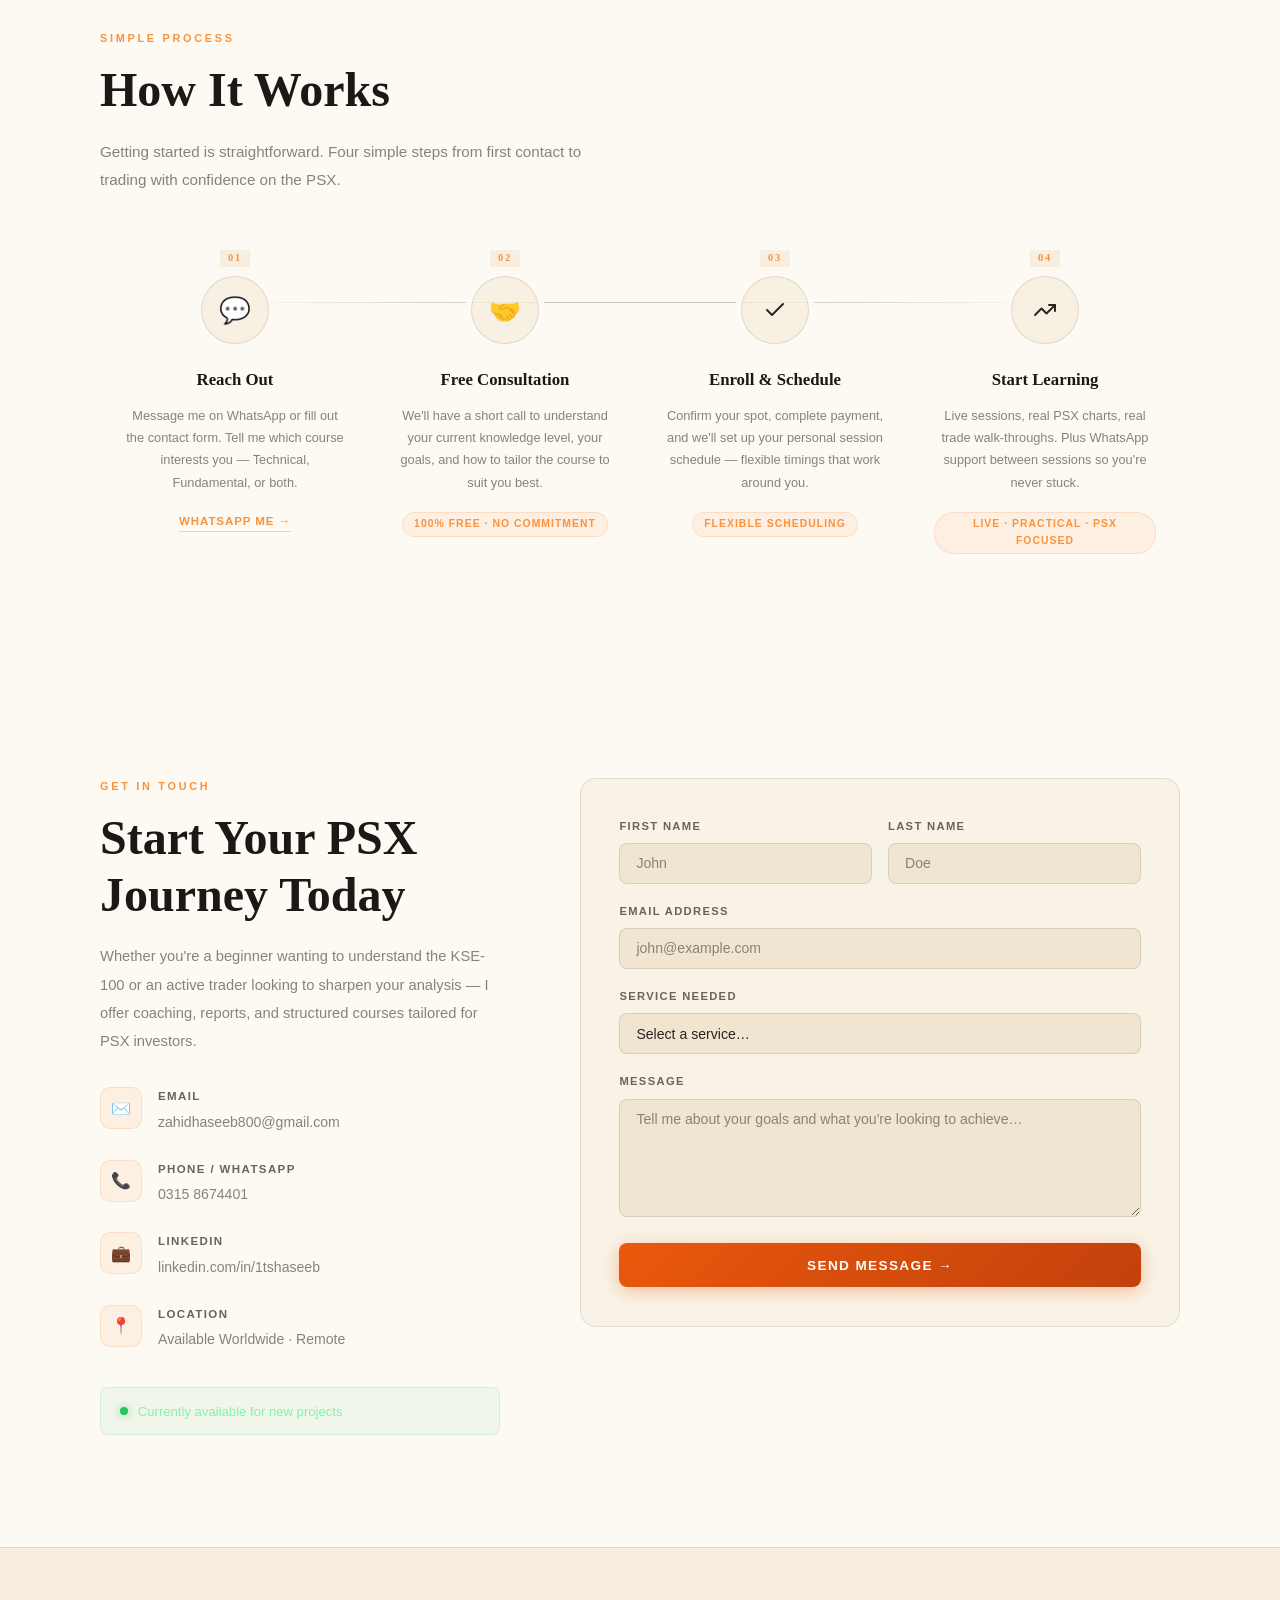
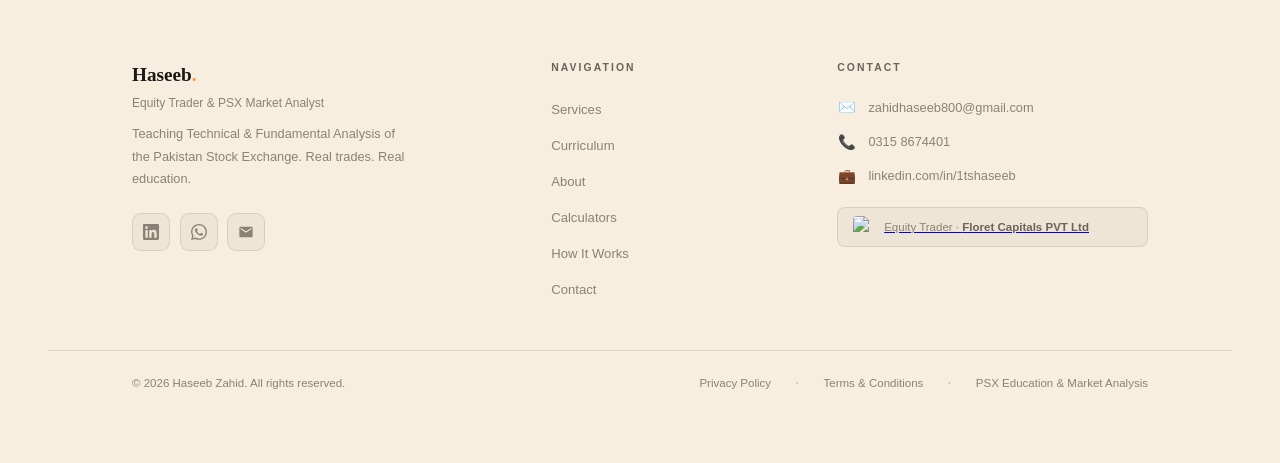
==== commit 2a724ca1: "hardening: SRI on CDN scripts, CSP meta, dead-code cleanup, a11y polish Security / supply chain: - P" ====
--- a/index.html
+++ b/index.html
@@ -8,6 +8,22 @@
   <meta name="keywords" content="PSX analysis, Pakistan Stock Exchange, technical analysis Pakistan, fundamental analysis PSX, KSE-100, equity trader Pakistan, Haseeb Zahid, stock market course Pakistan, price action trading, chart patterns PSX">
   <meta name="author" content="Haseeb Zahid">
   <meta name="robots" content="index, follow">
+
+  <!-- Content Security Policy — restricts external sources to known CDNs only.
+       'unsafe-inline' kept for legacy inline handlers (FAQ accordion, popup);
+       remove once those are migrated to addEventListener. -->
+  <meta http-equiv="Content-Security-Policy" content="
+    default-src 'self';
+    script-src 'self' 'unsafe-inline' https://cdnjs.cloudflare.com https://unpkg.com https://cdn.jsdelivr.net;
+    style-src  'self' 'unsafe-inline' https://fonts.googleapis.com;
+    font-src   'self' https://fonts.gstatic.com data:;
+    img-src    'self' data: https://floretcapitals.com https://*.supabase.co;
+    connect-src 'self' https://*.supabase.co https://formsubmit.co;
+    form-action 'self' https://formsubmit.co;
+    frame-ancestors 'self';
+    base-uri 'self';
+    object-src 'none';
+  ">
 
   <!-- Open Graph (WhatsApp / LinkedIn / Facebook previews) -->
   <meta property="og:title" content="Haseeb Zahid — PSX Equity Trader & Market Analyst">
@@ -158,7 +174,7 @@
 
 <!-- HERO -->
 <section id="hero">
-  <canvas id="hero-canvas"></canvas>
+  <canvas id="hero-canvas" width="1920" height="1080" aria-hidden="true"></canvas>
   <div class="hero-glow"></div>
   <div class="orb orb-1"></div>
   <div class="orb orb-2"></div>
@@ -183,7 +199,7 @@
 </section>
 
 <!-- PSX LIVE TICKER -->
-<div id="kse-ticker-wrap" role="marquee" aria-label="Live PSX market ticker">
+<div id="kse-ticker-wrap" role="region" aria-label="Live PSX market ticker">
   <div class="kse-ticker-label"><div class="kse-dot"></div> LIVE PSX</div>
   <div class="kse-ticker-scroll">
     <div class="kse-ticker-track" id="ticker-track">
@@ -1155,9 +1171,9 @@
     <div class="footer-bottom-in">
       <div class="f-copy">© 2026 Haseeb Zahid. All rights reserved.</div>
       <div style="display:flex;gap:1.5rem;align-items:center;flex-wrap:wrap;justify-content:center;">
-        <a href="assets/privacy.html" style="font-size:0.72rem;color:var(--muted);text-decoration:none;transition:color 0.3s" onmouseover="this.style.color='var(--silver)'" onmouseout="this.style.color='var(--muted)'">Privacy Policy</a>
+        <a href="assets/privacy.html" class="f-legal-link">Privacy Policy</a>
         <span style="color:var(--border-h)">·</span>
-        <a href="assets/terms.html" style="font-size:0.72rem;color:var(--muted);text-decoration:none;transition:color 0.3s" onmouseover="this.style.color='var(--silver)'" onmouseout="this.style.color='var(--muted)'">Terms &amp; Conditions</a>
+        <a href="assets/terms.html" class="f-legal-link">Terms &amp; Conditions</a>
         <span style="color:var(--border-h)">·</span>
         <div class="f-copy">PSX Education &amp; Market Analysis</div>
       </div>
@@ -1229,10 +1245,18 @@
   </div>
 </div>
 
-<script defer src="https://cdnjs.cloudflare.com/ajax/libs/gsap/3.12.2/gsap.min.js" onerror="window.gsap={to:()=>{},set:()=>{},from:()=>{}};window.ScrollTrigger={create:()=>{},refresh:()=>{}};console.warn('GSAP failed to load — animations disabled')"></script>
-<script defer src="https://cdnjs.cloudflare.com/ajax/libs/gsap/3.12.2/ScrollTrigger.min.js" onerror="window.ScrollTrigger=window.ScrollTrigger||{create:()=>{},refresh:()=>{}}"></script>
-<script defer src="https://unpkg.com/@studio-freight/lenis@1.0.42/dist/lenis.min.js"></script>
-<script defer src="https://cdn.jsdelivr.net/npm/@supabase/supabase-js@2"></script>
+<script defer src="https://cdnjs.cloudflare.com/ajax/libs/gsap/3.12.2/gsap.min.js"
+        integrity="sha384-d+vyQ0dYcymoP8ndq2hW7FGC50nqGdXUEgoOUGxbbkAJwZqL7h+jKN0GGgn9hFDS"
+        crossorigin="anonymous" referrerpolicy="no-referrer"></script>
+<script defer src="https://cdnjs.cloudflare.com/ajax/libs/gsap/3.12.2/ScrollTrigger.min.js"
+        integrity="sha384-poC0r6usQOX2Ayt/VGA+t81H6V3iN9L+Irz9iO8o+s0X20tLpzc9DOOtnKxhaQSE"
+        crossorigin="anonymous" referrerpolicy="no-referrer"></script>
+<script defer src="https://unpkg.com/@studio-freight/lenis@1.0.42/dist/lenis.min.js"
+        integrity="sha384-li4UtcFCH6QeUqR4JyV58/VgTprMuz9aauj+oWtew7V4Y7ZVjnvz5px9Y3UCG0Ea"
+        crossorigin="anonymous" referrerpolicy="no-referrer"></script>
+<script defer src="https://cdn.jsdelivr.net/npm/@supabase/supabase-js@2.45.4/dist/umd/supabase.js"
+        integrity="sha384-0w2KAL2YHP6wKOkUDzkCDGgVvfmHnj02DHeQ6XcHOgTfFsGyonKOpShMH1x6nk9o"
+        crossorigin="anonymous" referrerpolicy="no-referrer"></script>
 <script defer src="auth-config.js"></script>
 <script defer src="auth.js"></script>
 <script defer src="script.js"></script>
--- a/style.css
+++ b/style.css
@@ -1643,3 +1643,33 @@
 @media (max-width: 768px) {
   .nav-signin, .nav-account { display: none; }
 }
+
+/* Footer legal links — replaces inline onmouseover handlers */
+.f-legal-link { font-size: 0.72rem; color: var(--muted); text-decoration: none; transition: color 0.3s; }
+.f-legal-link:hover, .f-legal-link:focus-visible { color: var(--silver); }
+
+/* ── MOBILE / TOUCH PERFORMANCE ──
+   backdrop-filter is GPU-expensive on Android (Chrome on mid-range devices
+   stutters badly). Replace with solid backgrounds on touch pointers. */
+@media (pointer: coarse) {
+  #nav, #nav.scrolled,
+  .popup-overlay, .popup-box,
+  .lightbox, .auth-overlay, .auth-card,
+  .nav-dropdown, .wa-btn,
+  .calc-card, .pkg-card, .faq-item {
+    backdrop-filter: none !important;
+    -webkit-backdrop-filter: none !important;
+  }
+  /* Compensate for lost translucency with slightly more opaque backgrounds */
+  #nav { background: rgba(253,249,243,0.96); }
+  #nav.scrolled { background: rgba(253,249,243,0.99); }
+  .popup-overlay { background: rgba(40,28,16,0.85); }
+
+  /* Disable expensive cursor + parallax decorations on touch */
+  .cursor-dot, .cursor-ring { display: none !important; }
+
+  /* Pause all CSS animations when reduced-motion isn't set but device is touch
+     — keeps essential transitions but stops looping decorative animations. */
+  .orb { animation: none !important; }
+  body::before, body::after { animation: none !important; }
+}
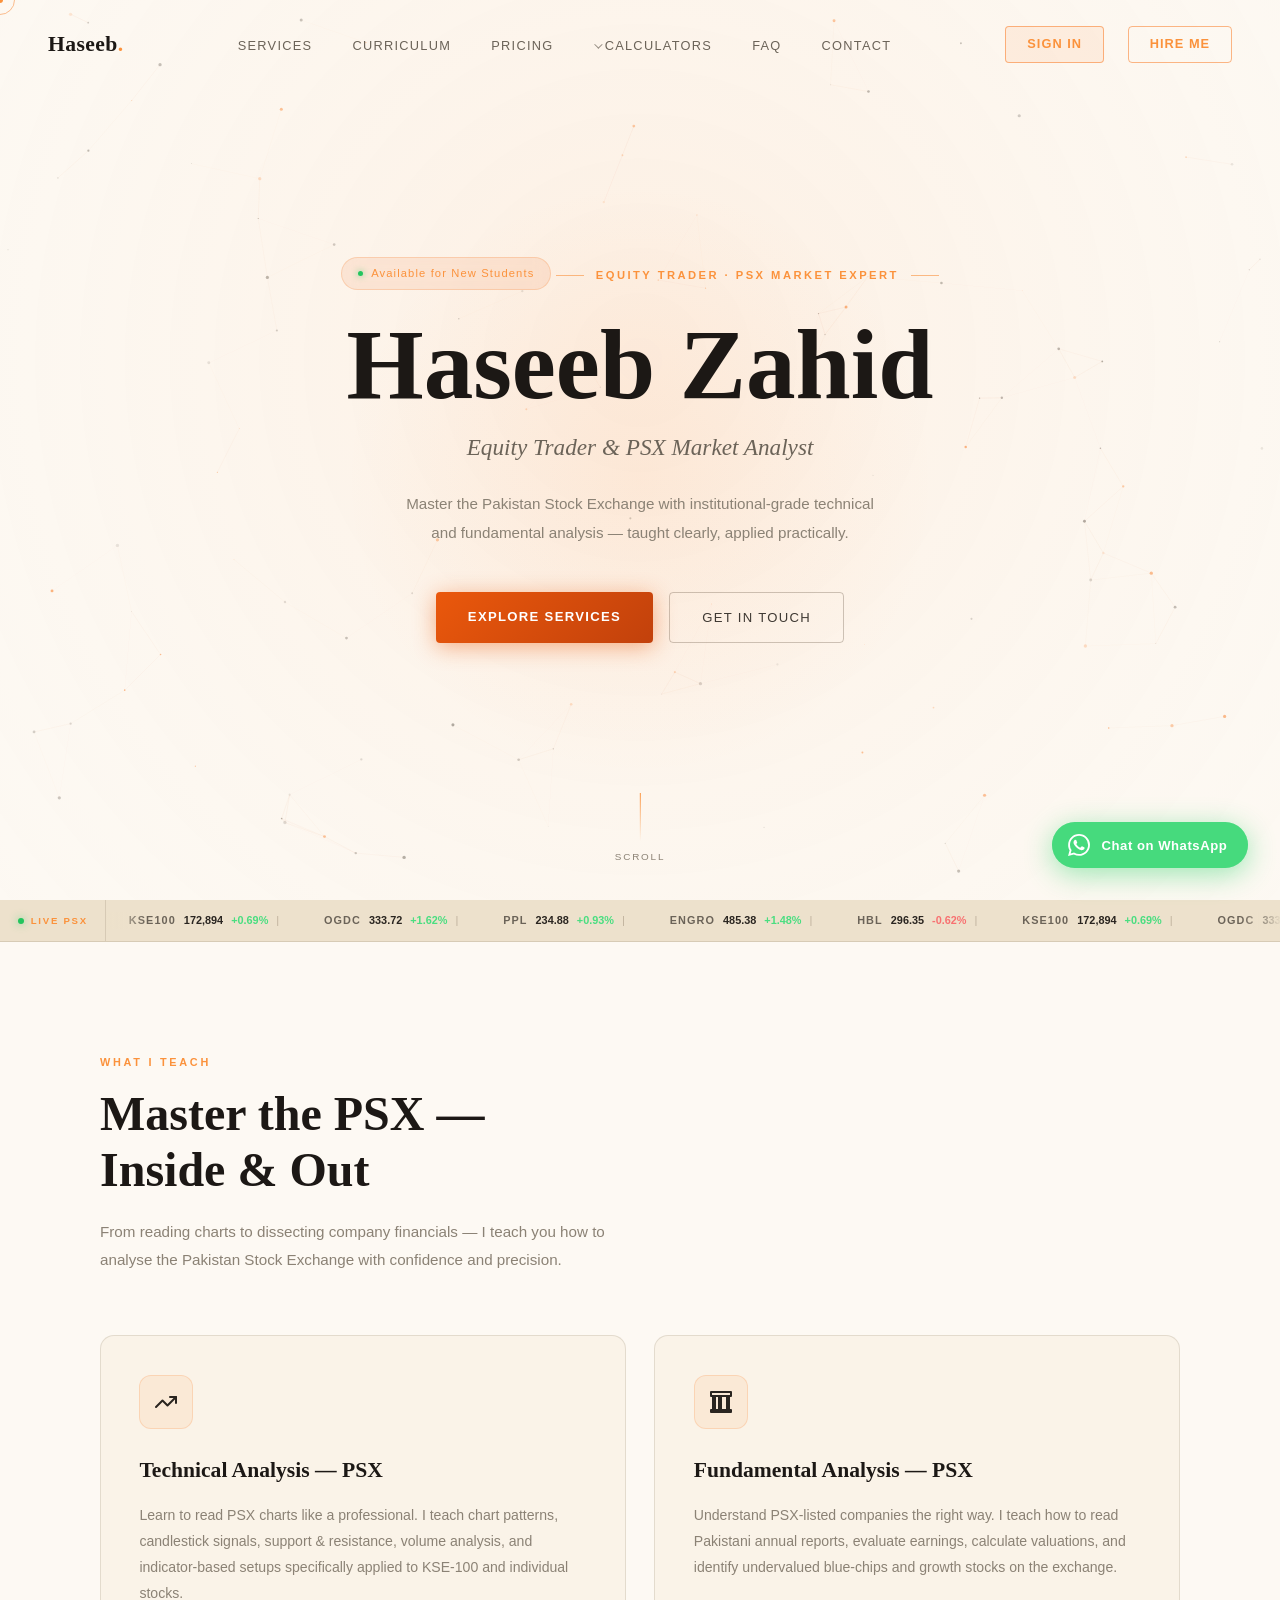
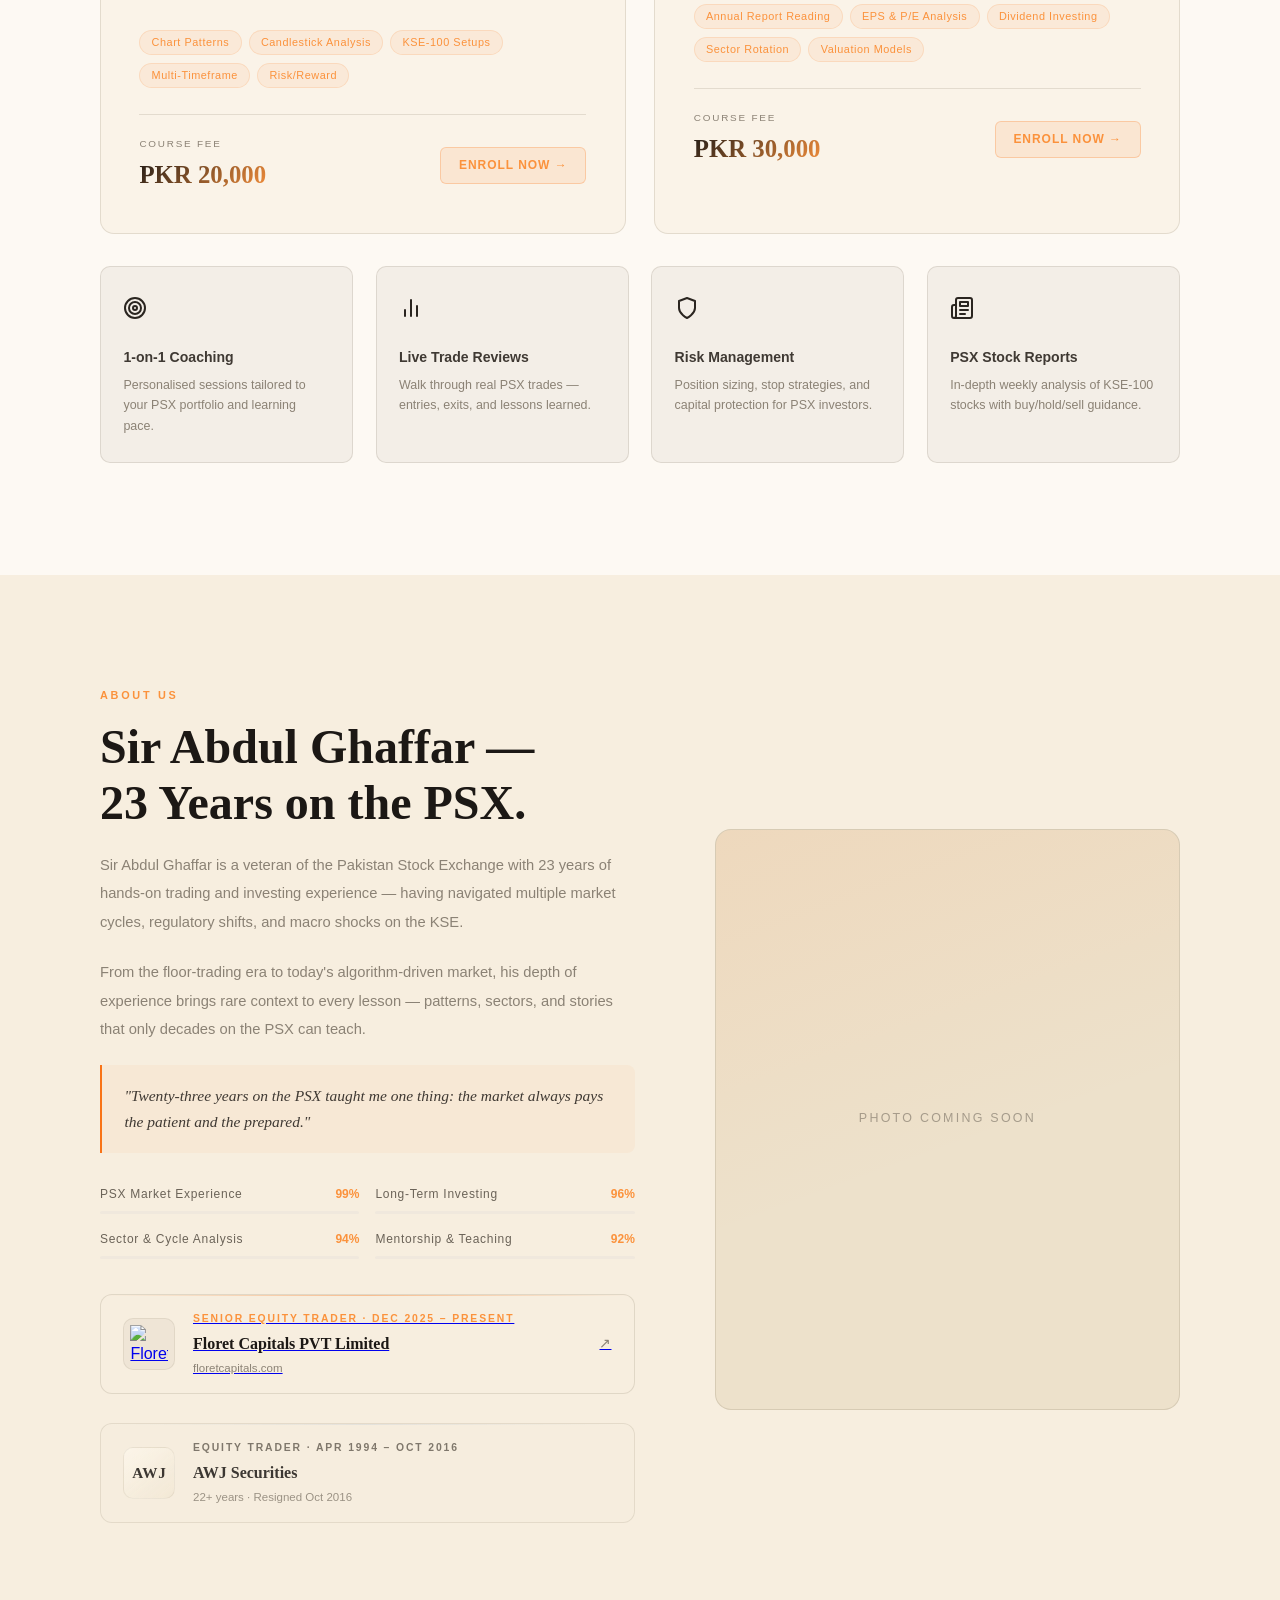
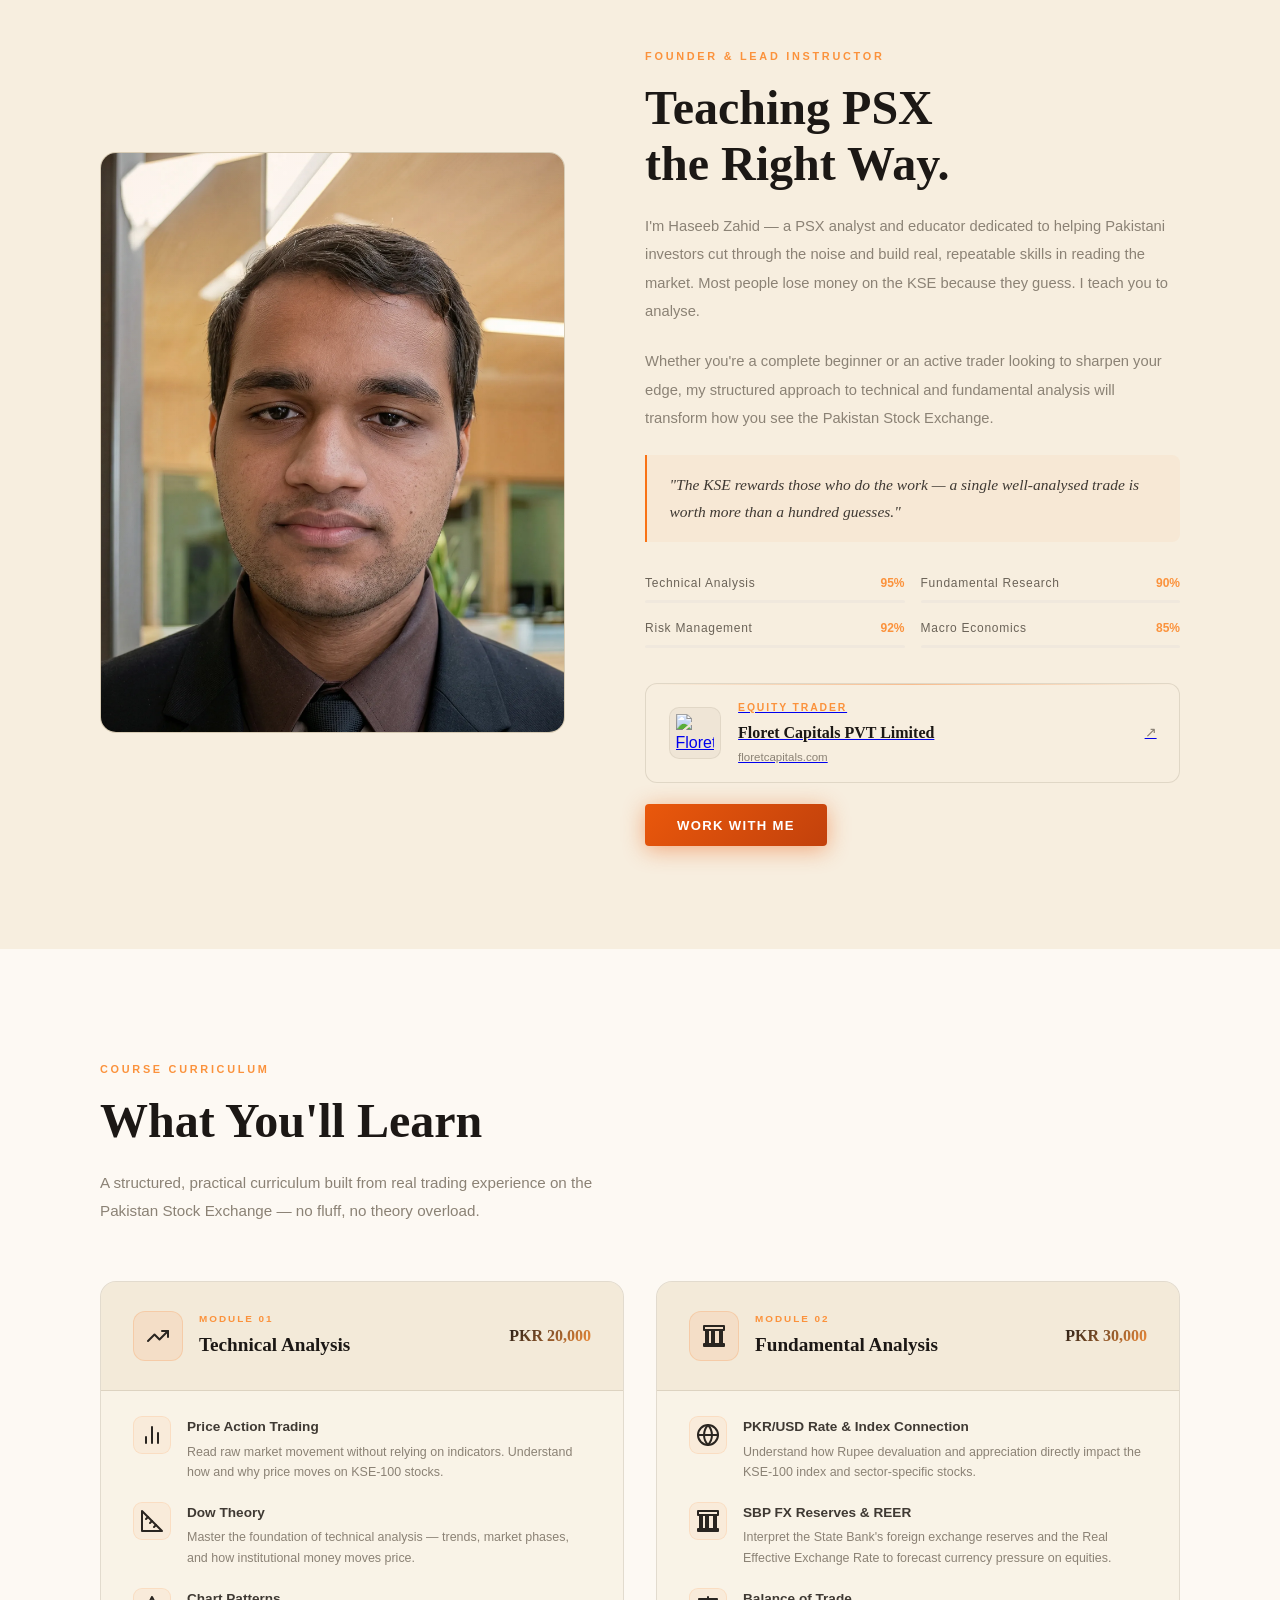
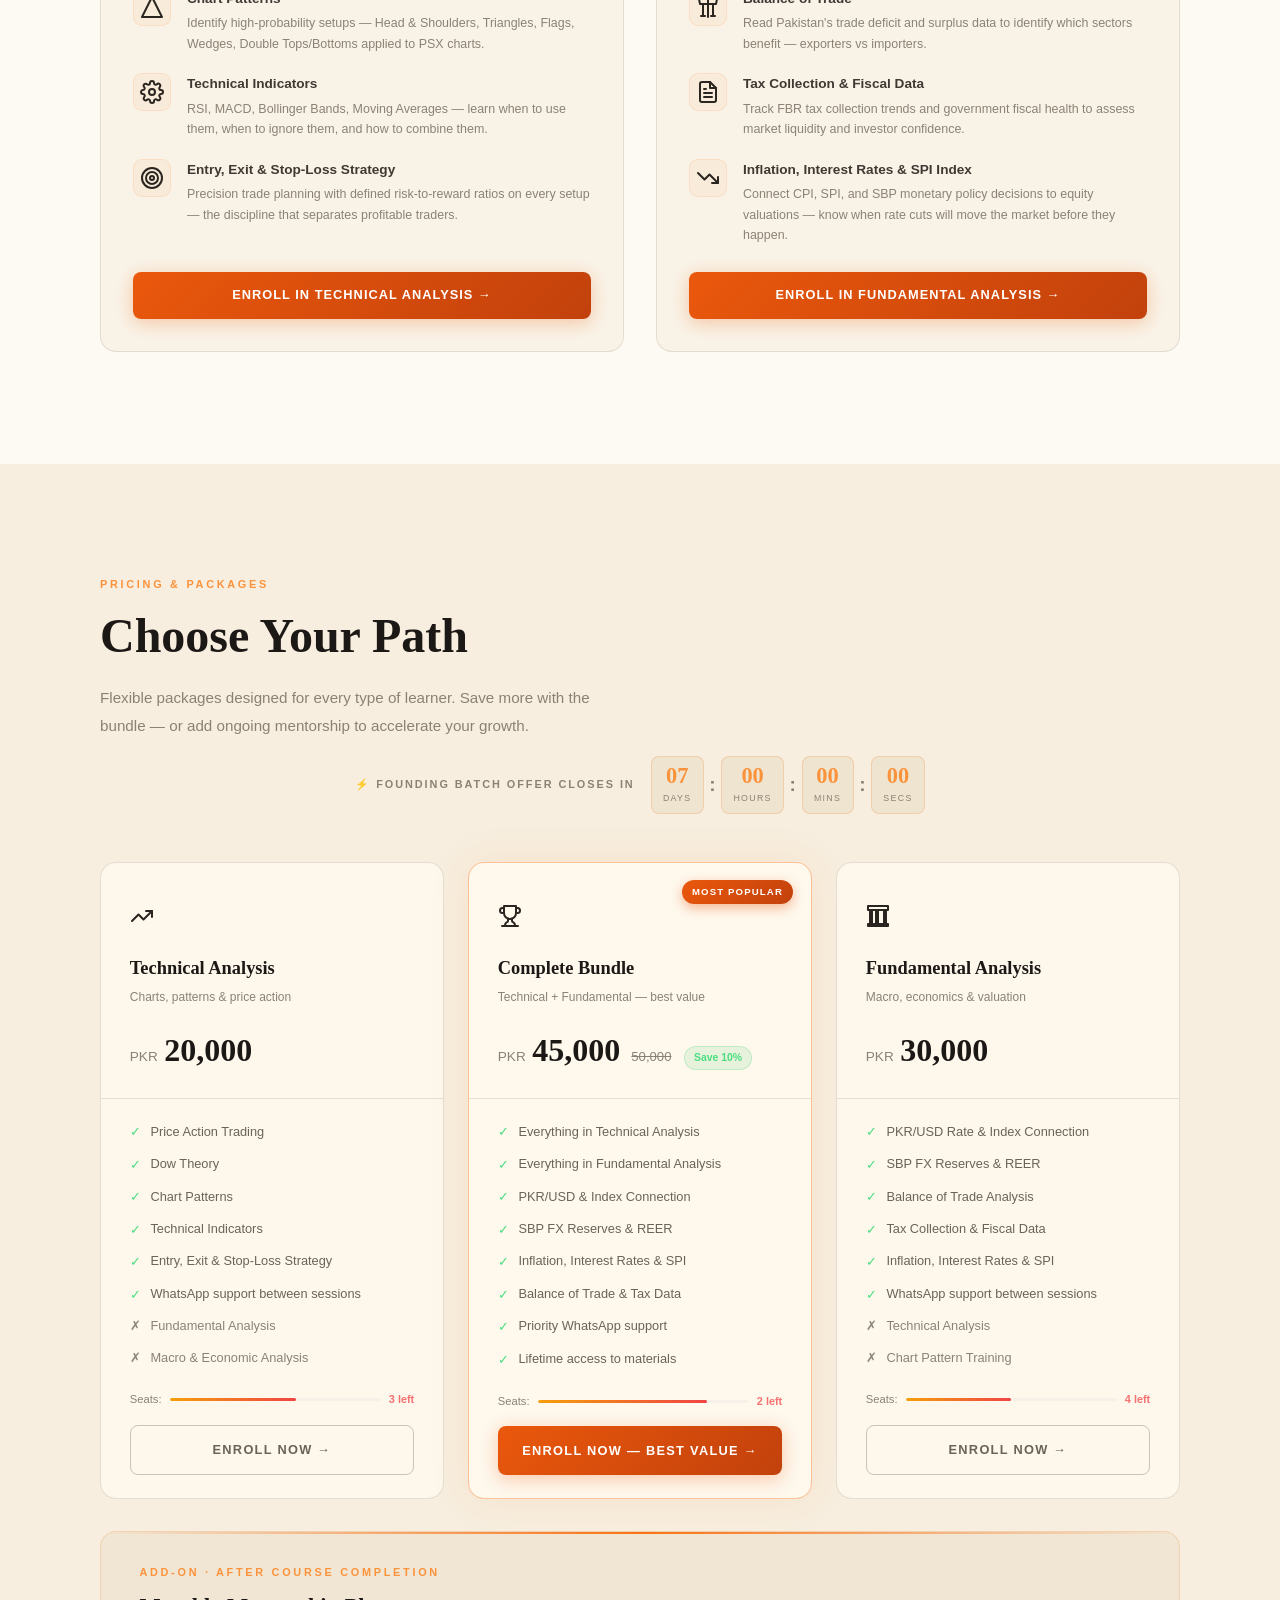
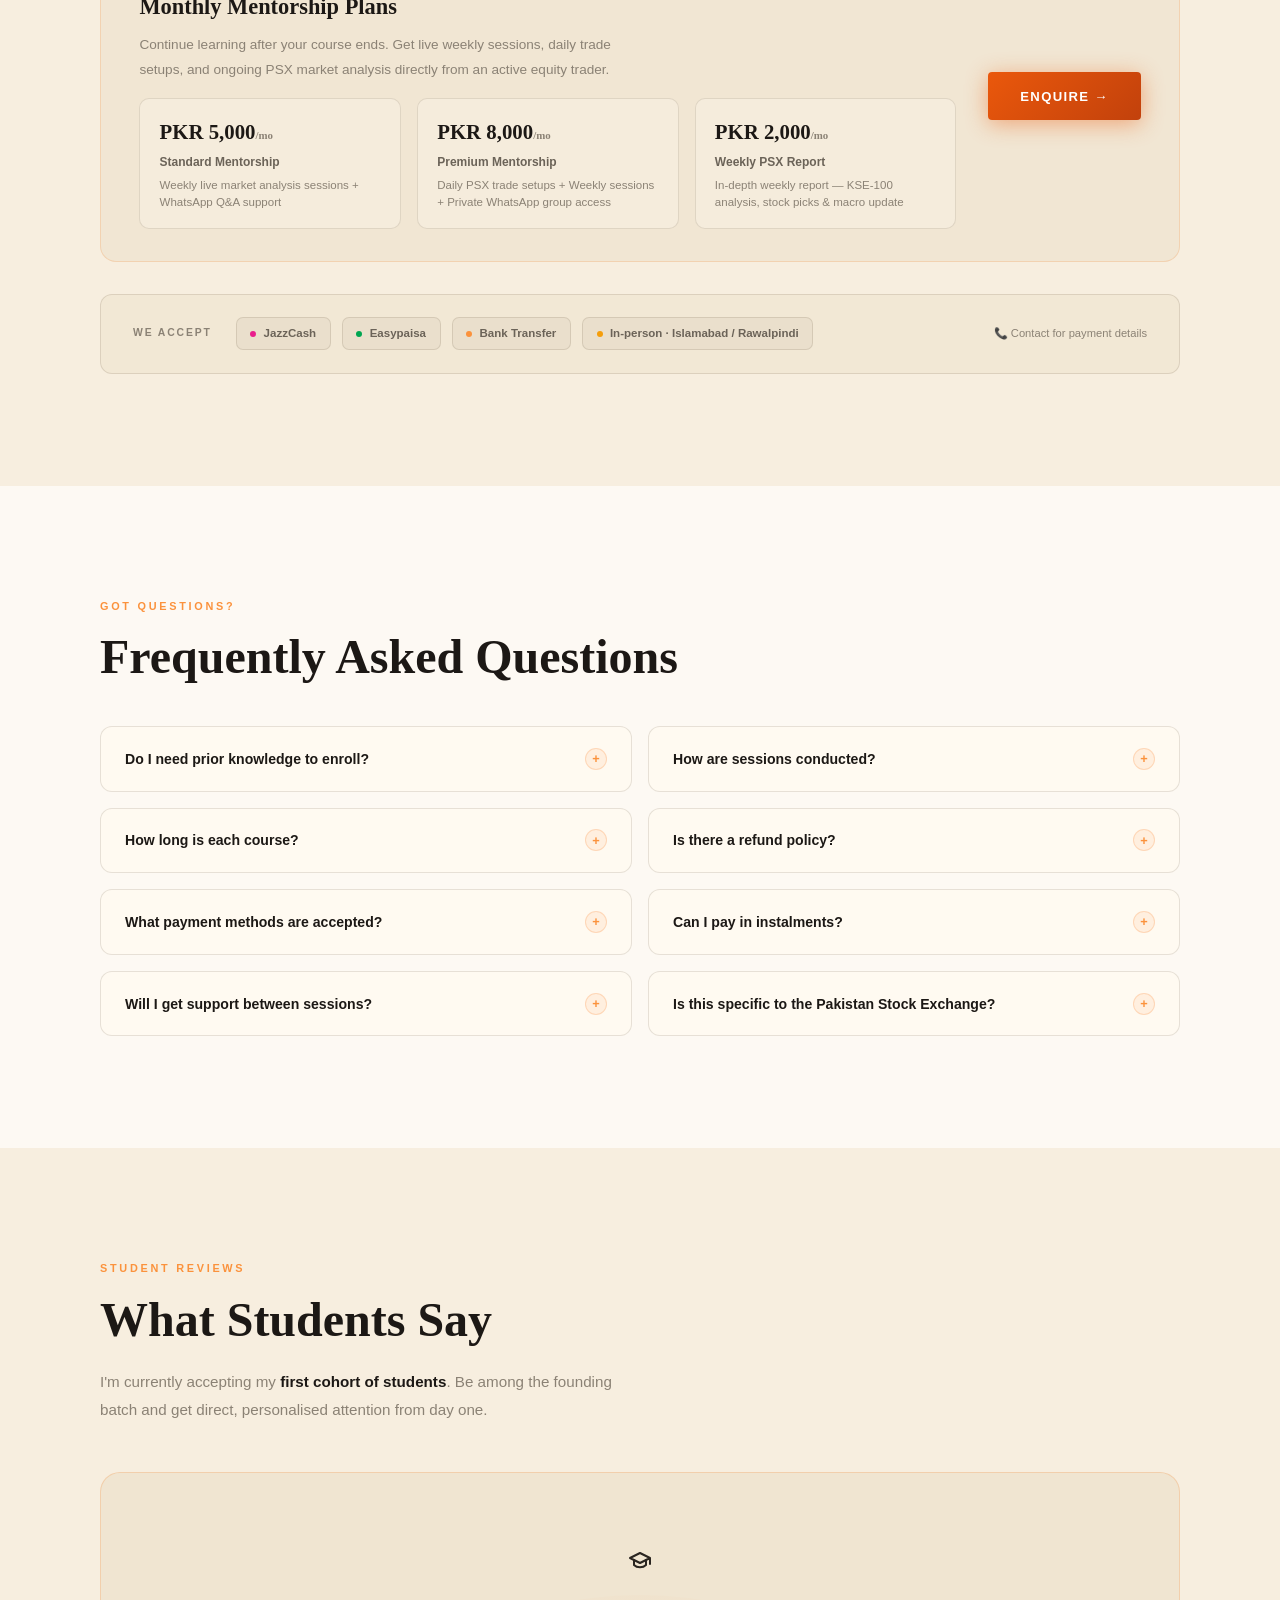
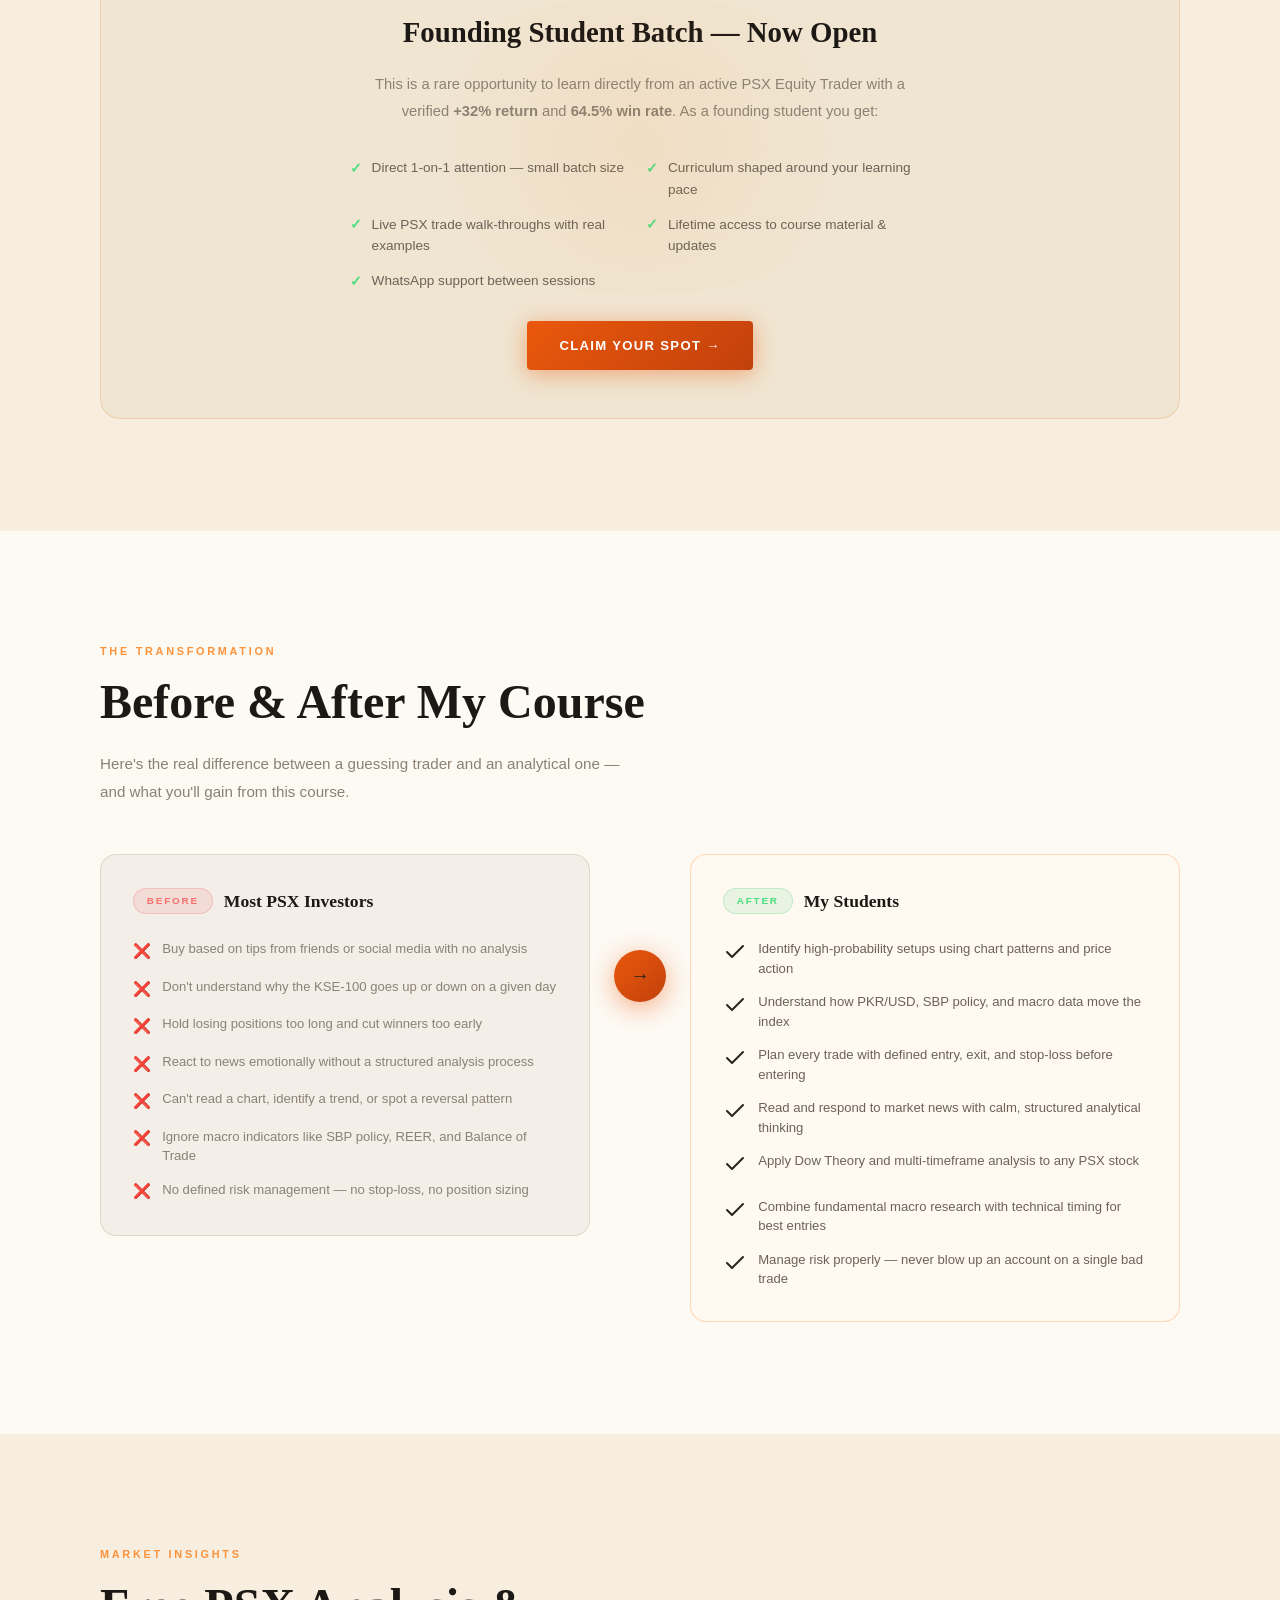
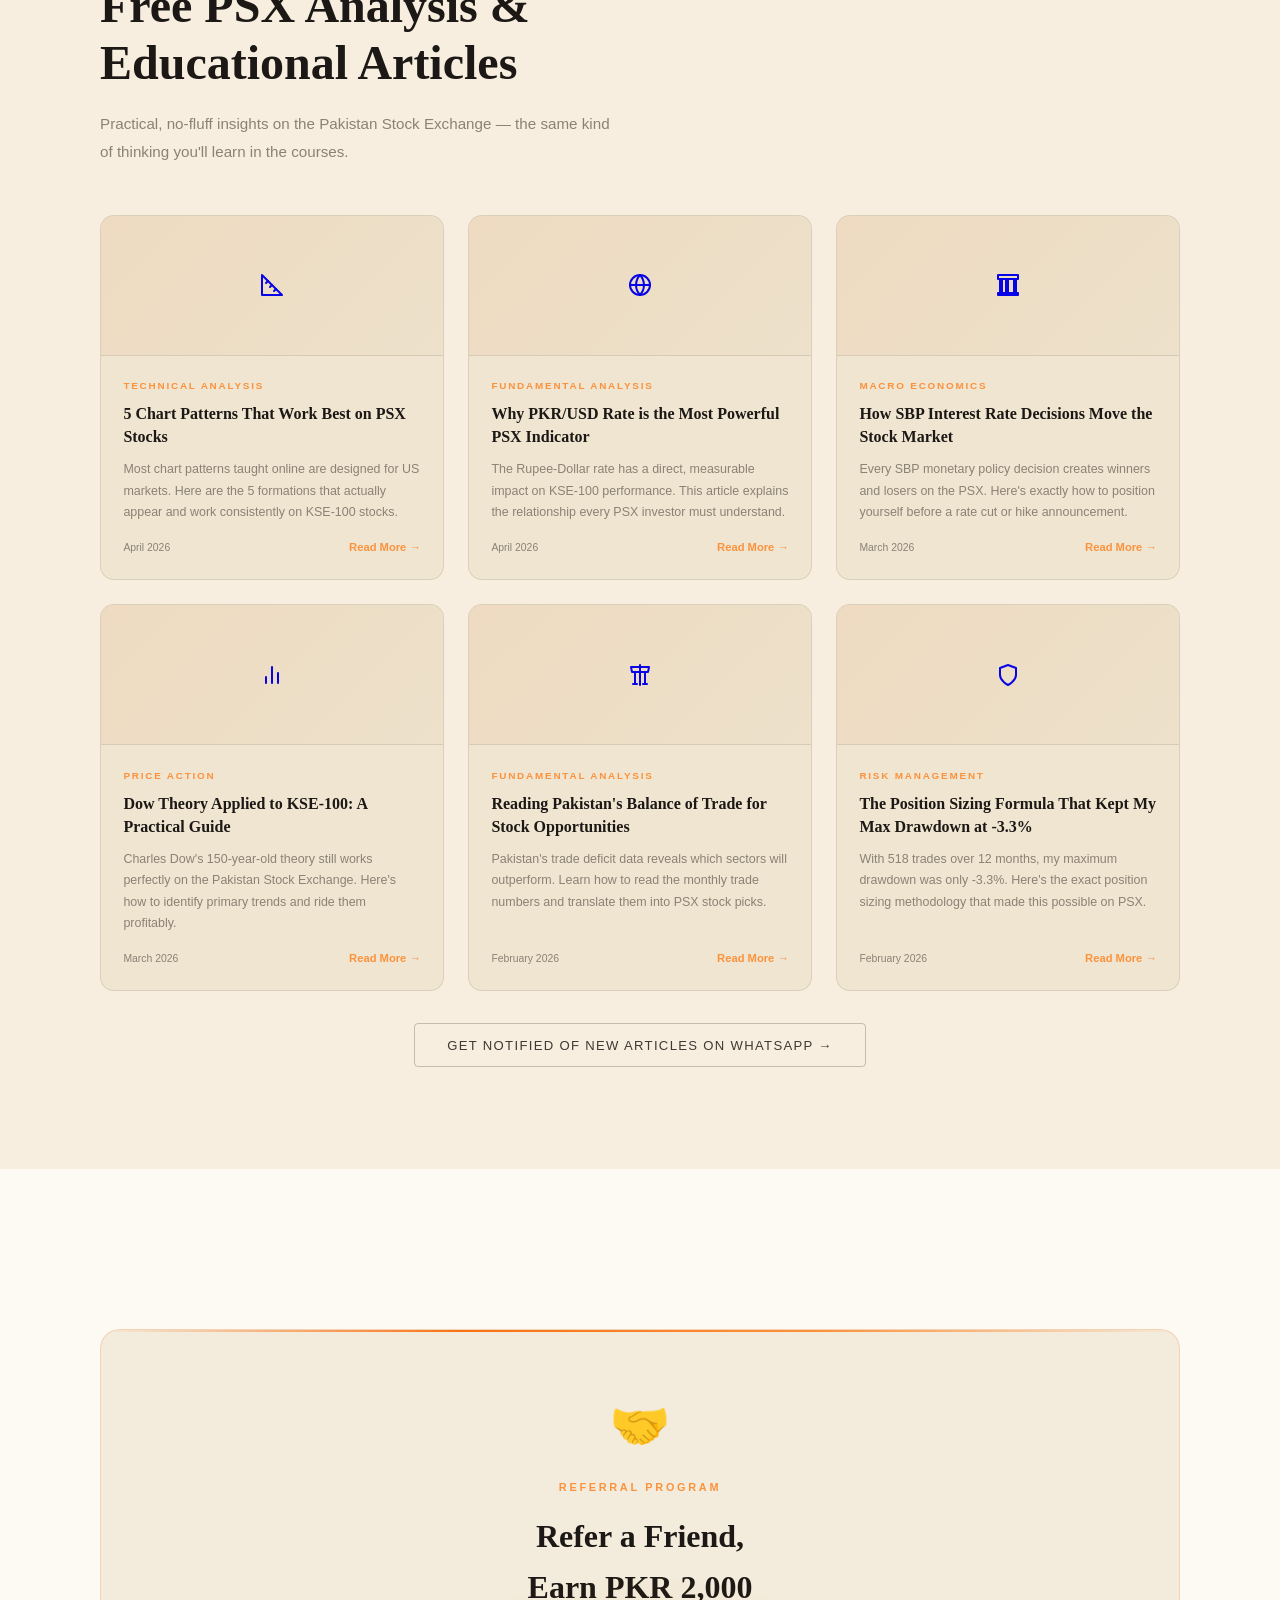
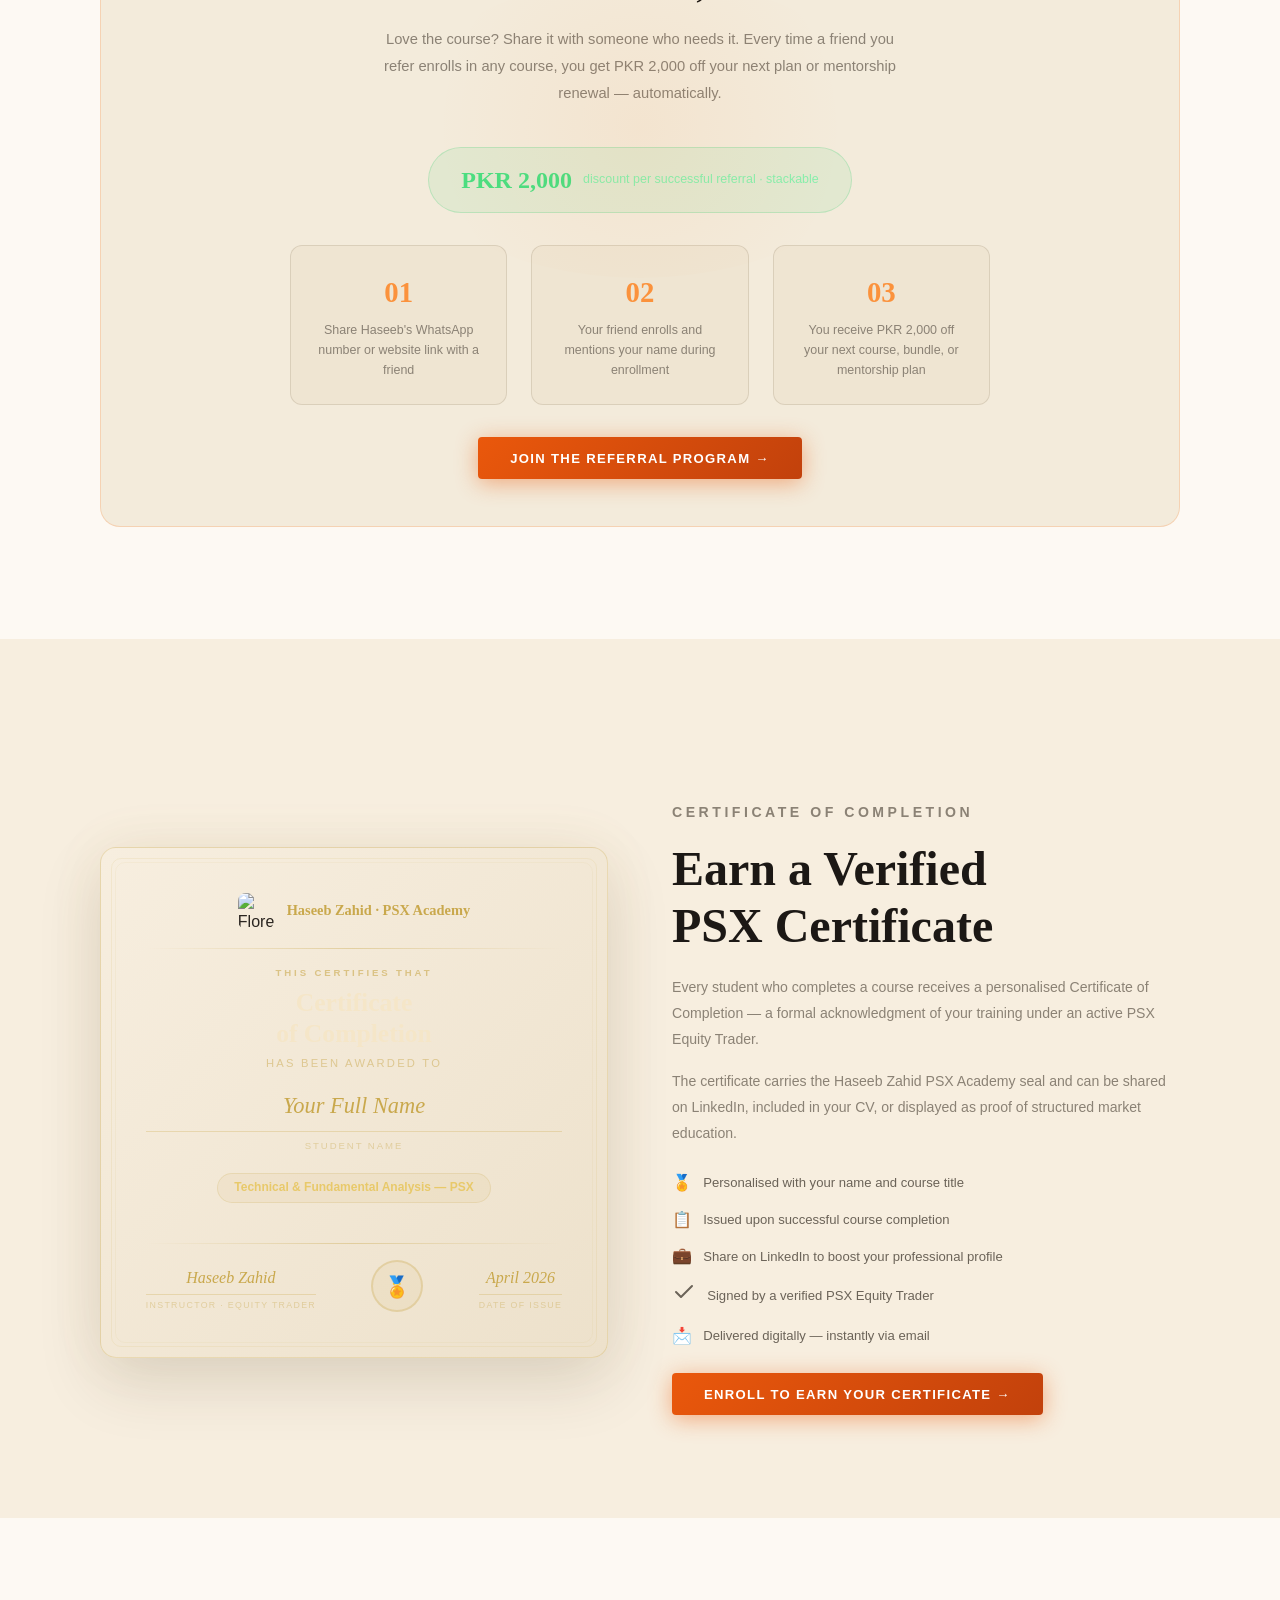
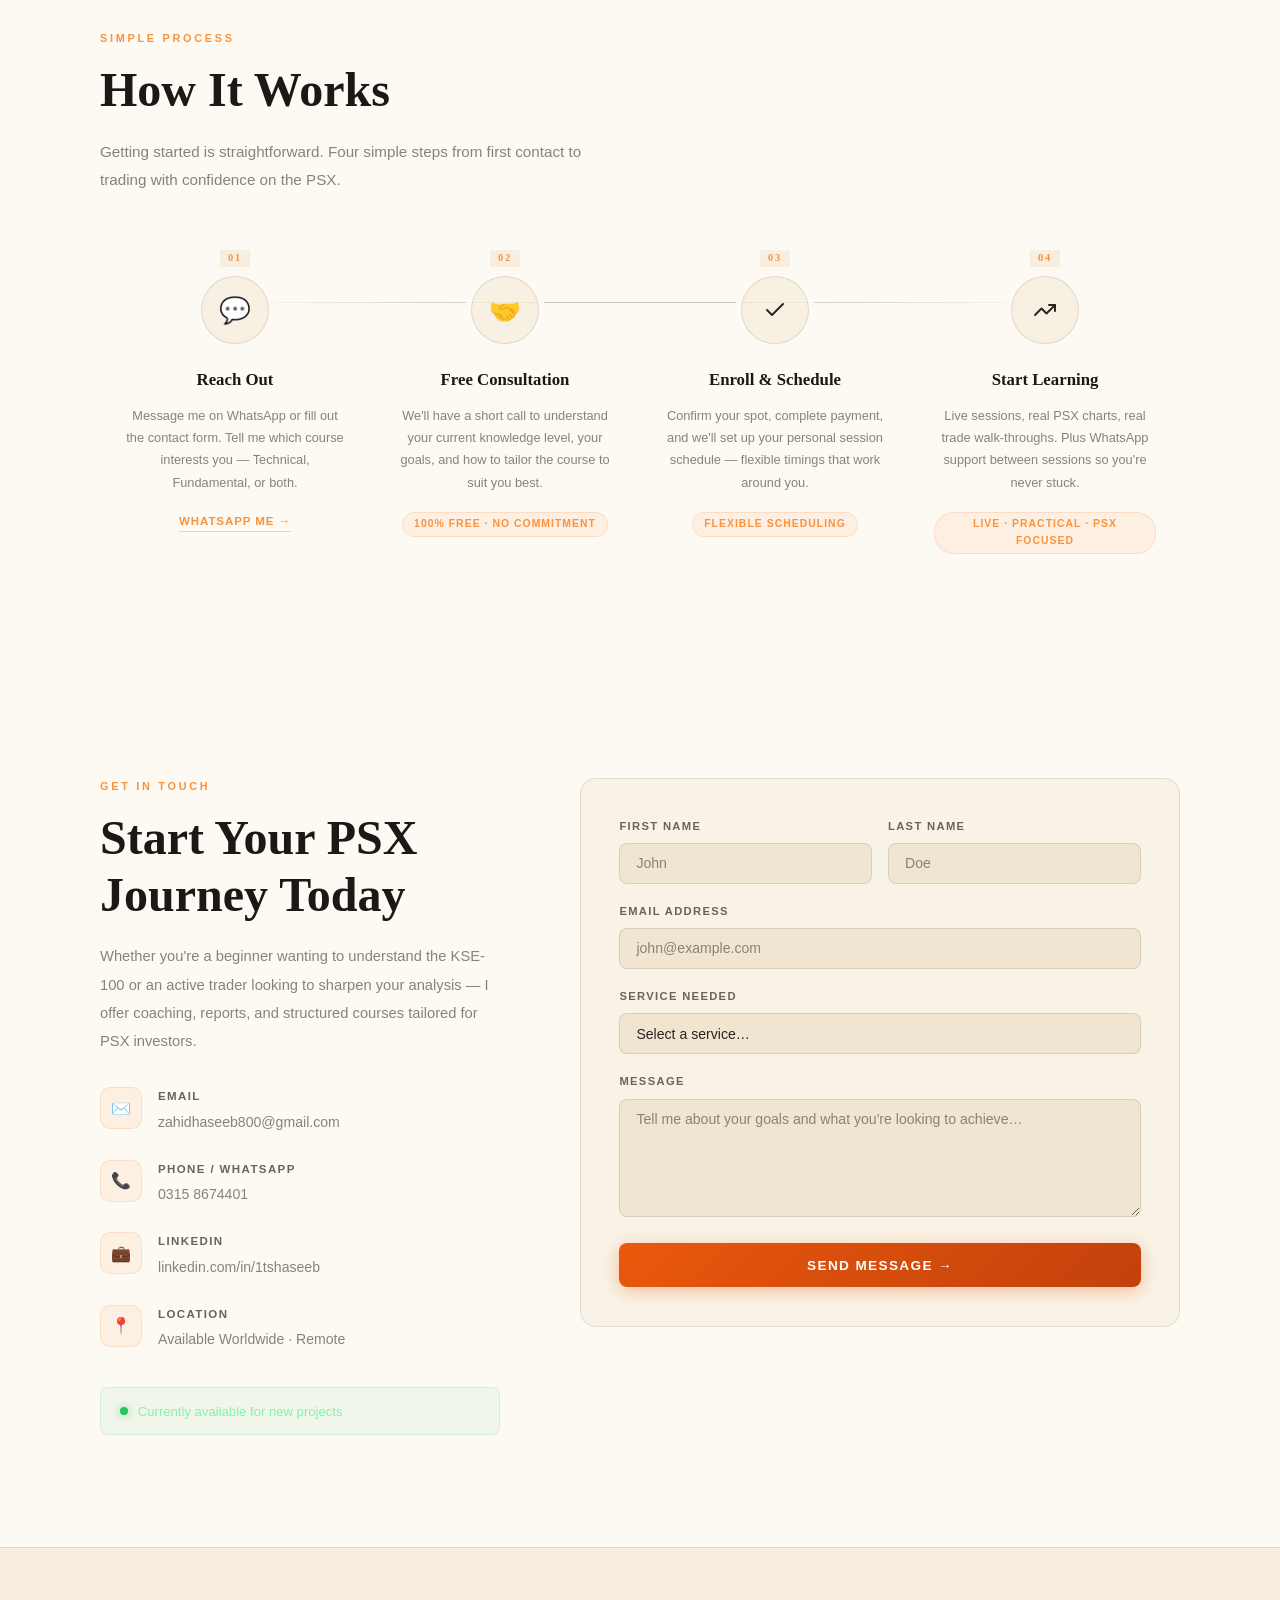
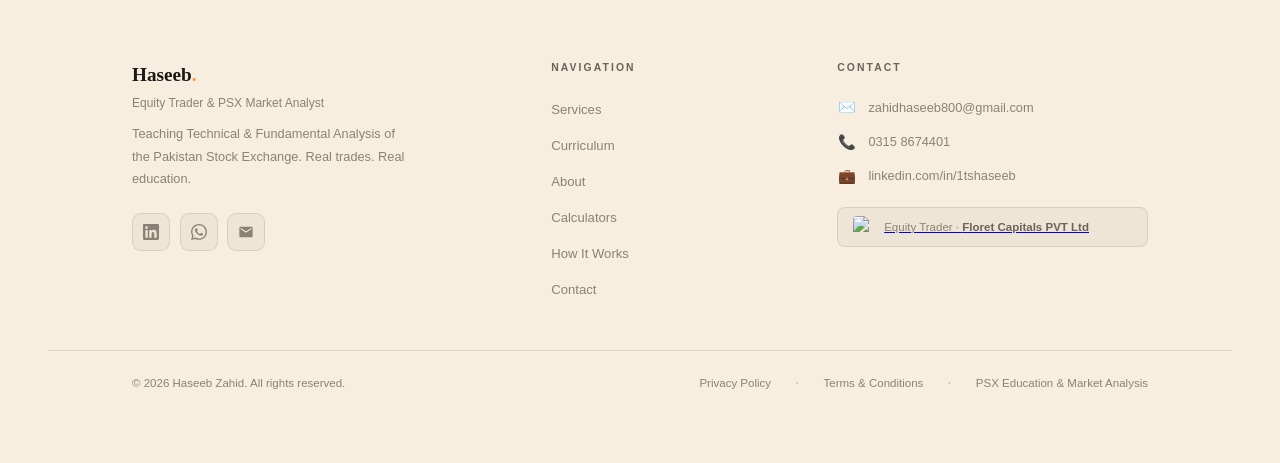
==== commit d3070792: "csp: drop script-src 'unsafe-inline' — migrate FAQ/popup to addEventListener - Move inline ticker fe" ====
--- a/index.html
+++ b/index.html
@@ -9,12 +9,12 @@
   <meta name="author" content="Haseeb Zahid">
   <meta name="robots" content="index, follow">
 
-  <!-- Content Security Policy — restricts external sources to known CDNs only.
-       'unsafe-inline' kept for legacy inline handlers (FAQ accordion, popup);
-       remove once those are migrated to addEventListener. -->
+  <!-- Content Security Policy — strict script-src: no 'unsafe-inline'.
+       Only approved CDNs + the SHA-256 of the JSON-LD block can run.
+       If you edit the JSON-LD below by even one byte, recompute its hash. -->
   <meta http-equiv="Content-Security-Policy" content="
     default-src 'self';
-    script-src 'self' 'unsafe-inline' https://cdnjs.cloudflare.com https://unpkg.com https://cdn.jsdelivr.net;
+    script-src 'self' https://cdnjs.cloudflare.com https://unpkg.com https://cdn.jsdelivr.net 'sha256-G7kOeQhrWqrEIlAT6lxdsDVv2XB83JUDguEaz0zuqq4=';
     style-src  'self' 'unsafe-inline' https://fonts.googleapis.com;
     font-src   'self' https://fonts.gstatic.com data:;
     img-src    'self' data: https://floretcapitals.com https://*.supabase.co;
@@ -207,26 +207,7 @@
     </div>
   </div>
 </div>
-<script>
-(function () {
-  const track = document.getElementById('ticker-track');
-  if (!track) return;
-  const escape = (s) => String(s).replace(/[&<>"']/g, c => ({'&':'&amp;','<':'&lt;','>':'&gt;','"':'&quot;',"'":'&#39;'}[c]));
-  fetch('ticker.json', { cache: 'no-store' })
-    .then(r => r.ok ? r.json() : Promise.reject())
-    .then(payload => {
-      const items = Array.isArray(payload?.items) ? payload.items : [];
-      if (items.length === 0) return;
-      const renderItem = (it) => {
-        const cls = it.dir === 'neg' ? 'kt-neg' : 'kt-pos';
-        return `<div class="kt-item"><span class="kt-sym">${escape(it.sym)}</span> <span class="kt-val">${escape(it.val)}</span> <span class="kt-val ${cls}">${escape(it.chg)}</span> <span class="kt-sep">|</span></div>`;
-      };
-      // Duplicate for seamless marquee loop
-      track.innerHTML = items.map(renderItem).join('') + items.map(renderItem).join('');
-    })
-    .catch(() => { /* keep placeholder */ });
-})();
-</script>
+<!-- Ticker rendering + FAQ/popup handlers live in script.js -->
 
 <!-- SERVICES -->
 <section id="services">
@@ -702,7 +683,7 @@
     <div class="faq-grid" id="faqGrid" style="margin-top:2.5rem">
 
       <div class="faq-item">
-        <button class="faq-q" onclick="toggleFaq(this)" aria-expanded="false" aria-controls="faq-a-1">
+        <button class="faq-q" aria-expanded="false" aria-controls="faq-a-1">
           Do I need prior knowledge to enroll?
           <span class="faq-icon" aria-hidden="true">+</span>
         </button>
@@ -710,7 +691,7 @@
       </div>
 
       <div class="faq-item">
-        <button class="faq-q" onclick="toggleFaq(this)" aria-expanded="false" aria-controls="faq-a-2">
+        <button class="faq-q" aria-expanded="false" aria-controls="faq-a-2">
           How are sessions conducted?
           <span class="faq-icon" aria-hidden="true">+</span>
         </button>
@@ -718,7 +699,7 @@
       </div>
 
       <div class="faq-item">
-        <button class="faq-q" onclick="toggleFaq(this)" aria-expanded="false" aria-controls="faq-a-3">
+        <button class="faq-q" aria-expanded="false" aria-controls="faq-a-3">
           How long is each course?
           <span class="faq-icon" aria-hidden="true">+</span>
         </button>
@@ -726,7 +707,7 @@
       </div>
 
       <div class="faq-item">
-        <button class="faq-q" onclick="toggleFaq(this)" aria-expanded="false" aria-controls="faq-a-4">
+        <button class="faq-q" aria-expanded="false" aria-controls="faq-a-4">
           Is there a refund policy?
           <span class="faq-icon" aria-hidden="true">+</span>
         </button>
@@ -734,7 +715,7 @@
       </div>
 
       <div class="faq-item">
-        <button class="faq-q" onclick="toggleFaq(this)" aria-expanded="false" aria-controls="faq-a-5">
+        <button class="faq-q" aria-expanded="false" aria-controls="faq-a-5">
           What payment methods are accepted?
           <span class="faq-icon" aria-hidden="true">+</span>
         </button>
@@ -742,7 +723,7 @@
       </div>
 
       <div class="faq-item">
-        <button class="faq-q" onclick="toggleFaq(this)" aria-expanded="false" aria-controls="faq-a-6">
+        <button class="faq-q" aria-expanded="false" aria-controls="faq-a-6">
           Can I pay in instalments?
           <span class="faq-icon" aria-hidden="true">+</span>
         </button>
@@ -750,7 +731,7 @@
       </div>
 
       <div class="faq-item">
-        <button class="faq-q" onclick="toggleFaq(this)" aria-expanded="false" aria-controls="faq-a-7">
+        <button class="faq-q" aria-expanded="false" aria-controls="faq-a-7">
           Will I get support between sessions?
           <span class="faq-icon" aria-hidden="true">+</span>
         </button>
@@ -758,7 +739,7 @@
       </div>
 
       <div class="faq-item">
-        <button class="faq-q" onclick="toggleFaq(this)" aria-expanded="false" aria-controls="faq-a-8">
+        <button class="faq-q" aria-expanded="false" aria-controls="faq-a-8">
           Is this specific to the Pakistan Stock Exchange?
           <span class="faq-icon" aria-hidden="true">+</span>
         </button>
@@ -800,7 +781,7 @@
 <!-- LEAD MAGNET POPUP -->
 <div class="popup-overlay" id="leadPopup">
   <div class="popup-box">
-    <button class="popup-close" onclick="closePopup()">✕</button>
+    <button class="popup-close">✕</button>
     <div class="popup-gift">🎁</div>
     <div class="popup-tag">Free Resource — Limited Time</div>
     <h3 class="popup-title">Get My Free PSX<br>Starter Guide</h3>
@@ -813,9 +794,9 @@
     </div>
     <div class="popup-input-row">
       <input type="tel" class="popup-input" placeholder="Your WhatsApp number (03XX XXXXXXX)" id="popupPhone">
-      <button class="popup-submit" onclick="submitPopup()">Send Me →</button>
-    </div>
-    <span class="popup-skip" onclick="closePopup()">No thanks, I'll figure it out myself</span>
+      <button class="popup-submit">Send Me →</button>
+    </div>
+    <span class="popup-skip">No thanks, I'll figure it out myself</span>
   </div>
 </div>
 
--- a/style.css
+++ b/style.css
@@ -177,7 +177,9 @@
 
     /* ── HERO ── */
     #hero {
-      position: relative; min-height: 100vh;
+      position: relative;
+      min-height: 100vh;
+      min-height: 100svh; /* iOS Safari: small viewport height excludes URL bar — prevents the hero re-flowing as the bar shows/hides */
       display: flex; align-items: center; justify-content: center; overflow: hidden;
     }
     #hero-canvas { position: absolute; inset: 0; z-index: 0; }
@@ -712,7 +714,7 @@
       opacity: 0; pointer-events: none;
       transition: opacity 0.35s ease;
     }
-    .lightbox.open { opacity: 1; pointer-events: all; }
+    .lightbox.open { opacity: 1; pointer-events: auto; }
     .lb-inner {
       position: relative; max-width: 94vw; max-height: 90vh;
       border: 1px solid var(--border); border-radius: 14px; overflow: hidden;
@@ -942,7 +944,7 @@
       opacity: 0; pointer-events: none; transition: opacity 0.4s ease;
       padding: 1rem;
     }
-    .popup-overlay.open { opacity: 1; pointer-events: all; }
+    .popup-overlay.open { opacity: 1; pointer-events: auto; }
     .popup-box {
       background: var(--bg2); border: 1px solid rgba(249,115,22,0.25);
       border-radius: 20px; max-width: 520px; width: 100%;
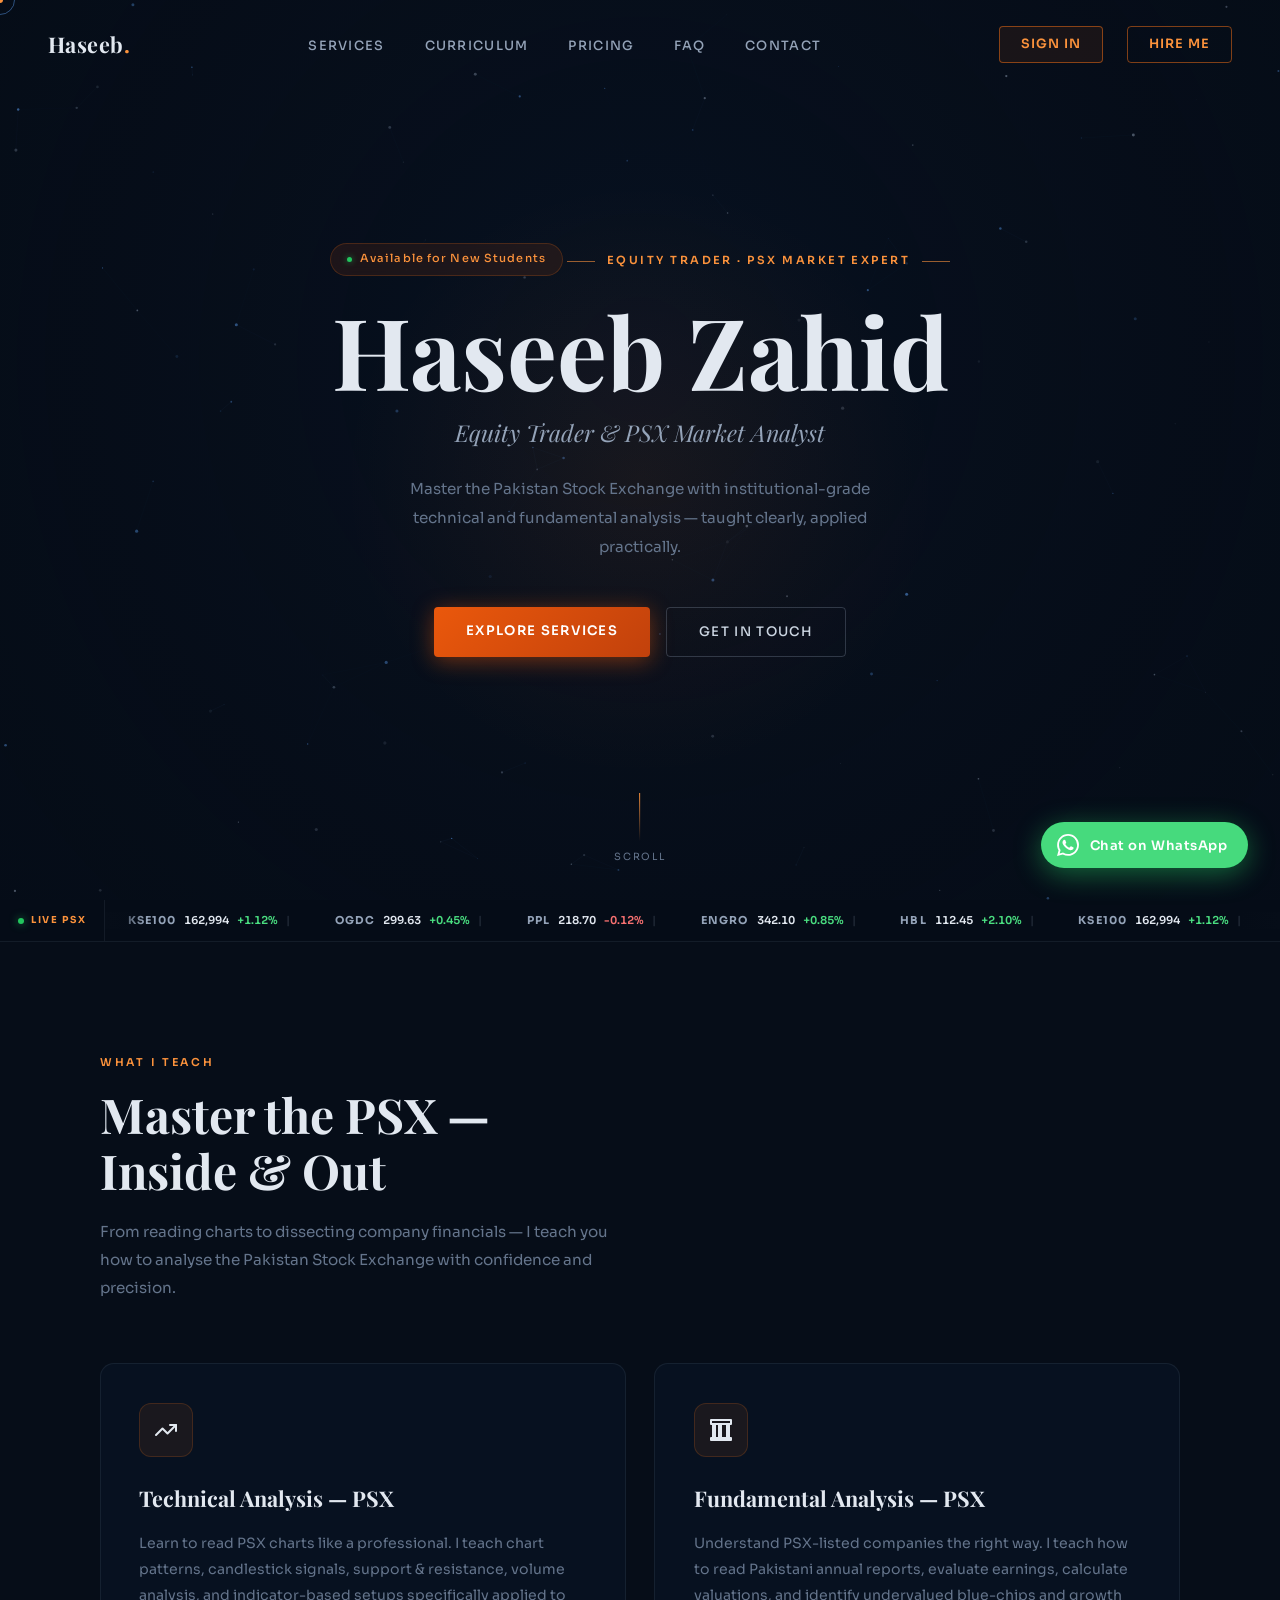
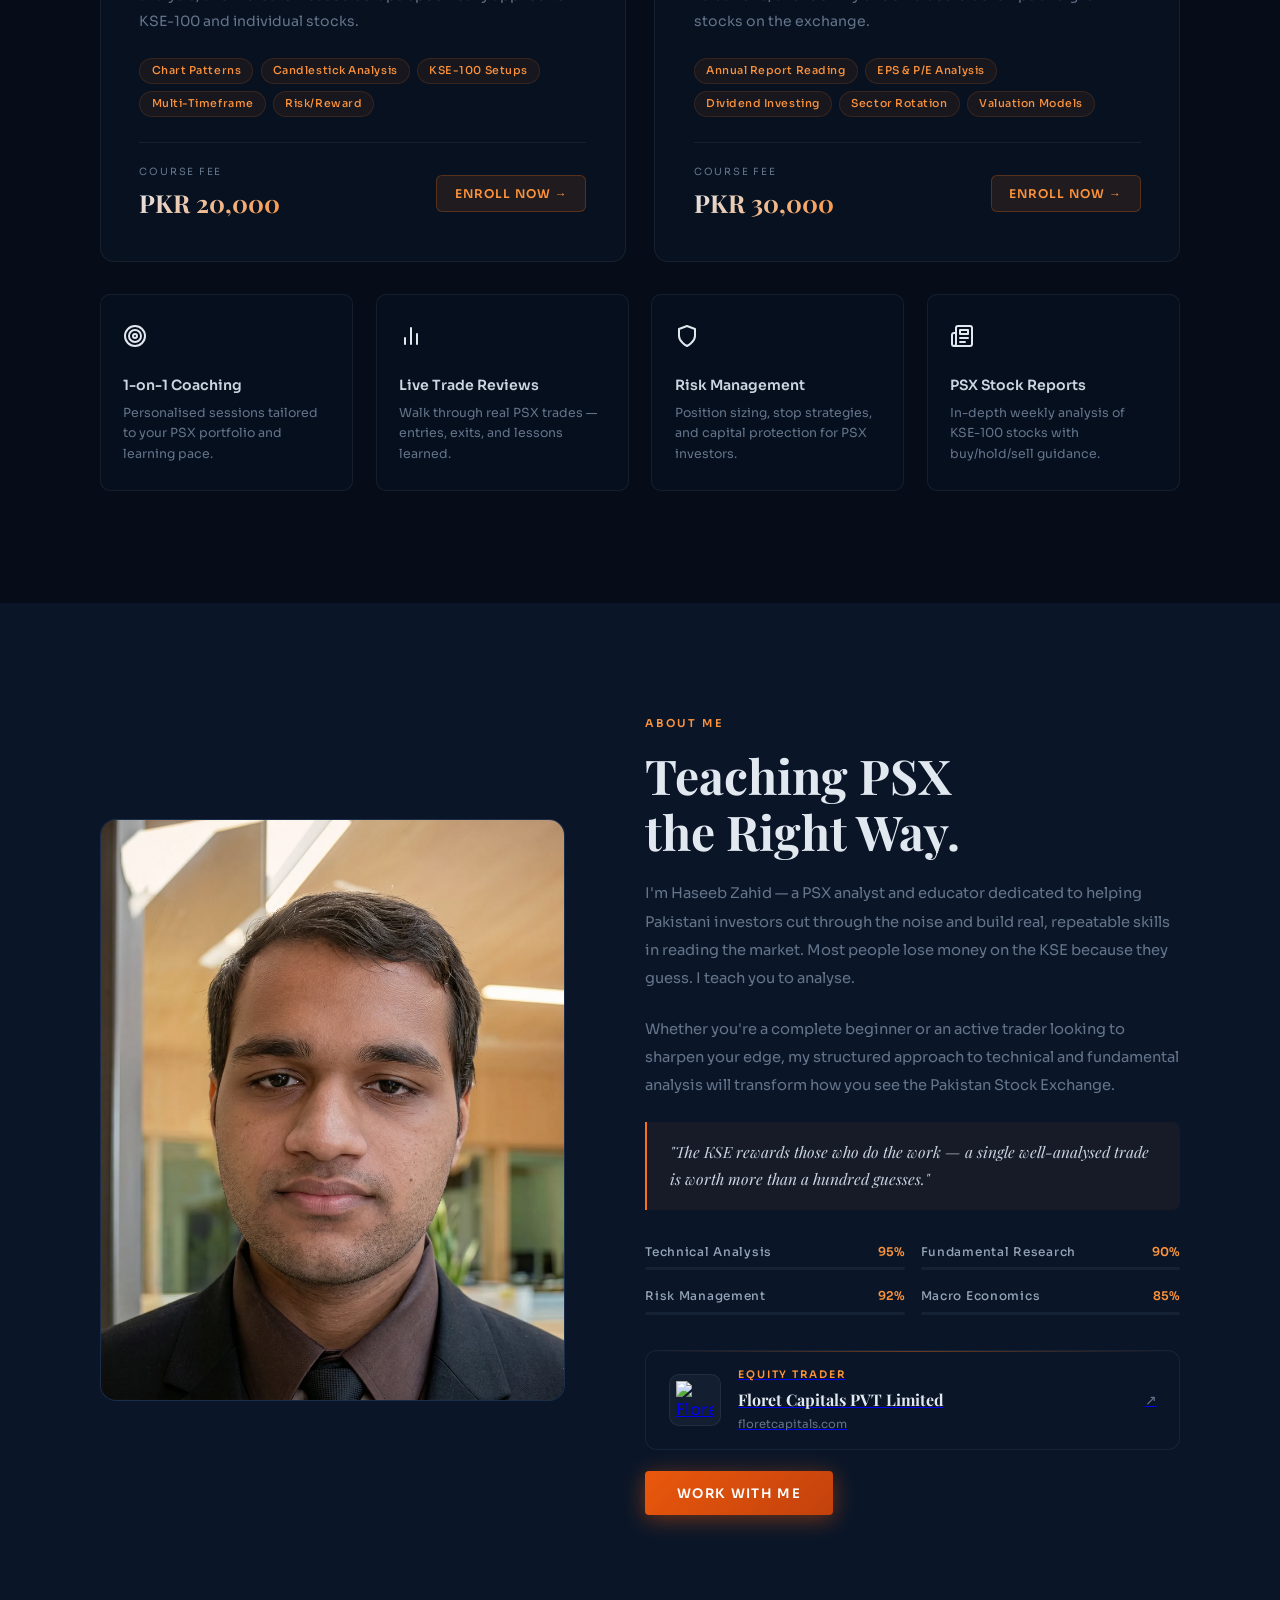
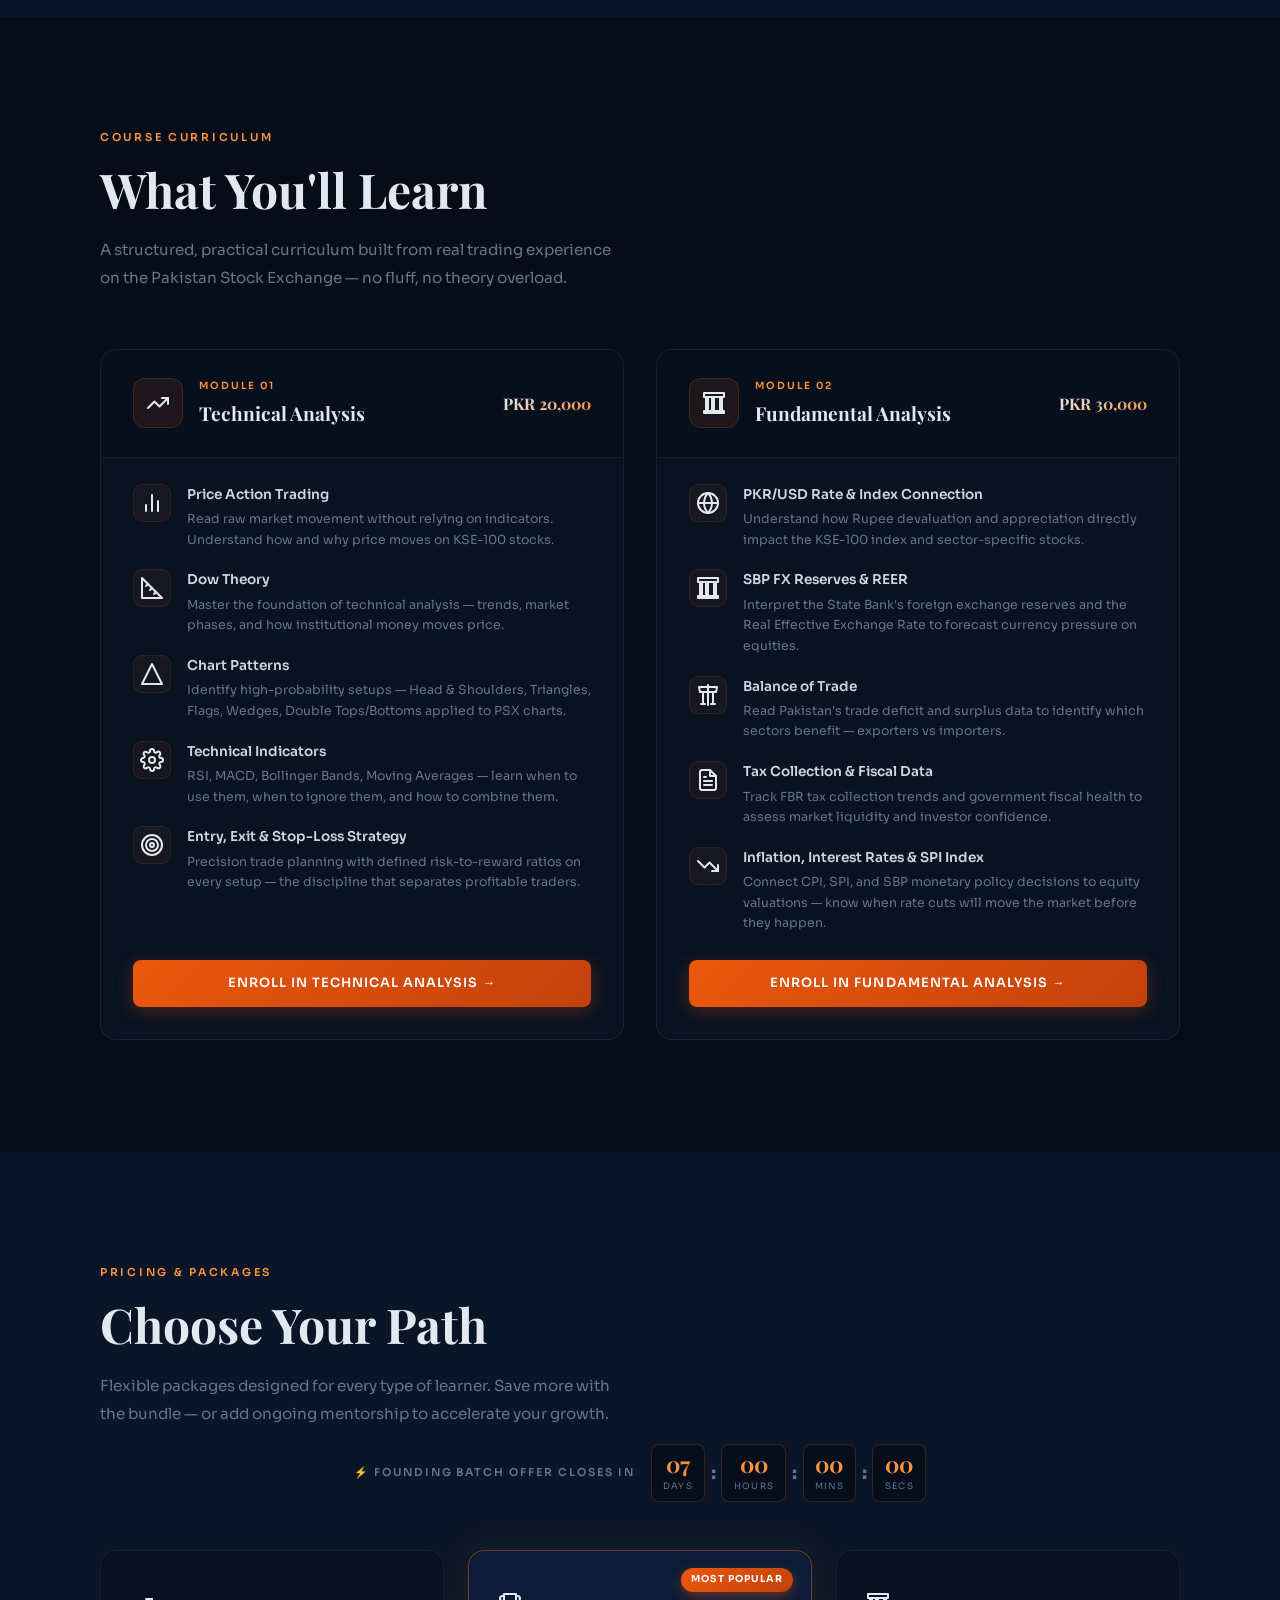
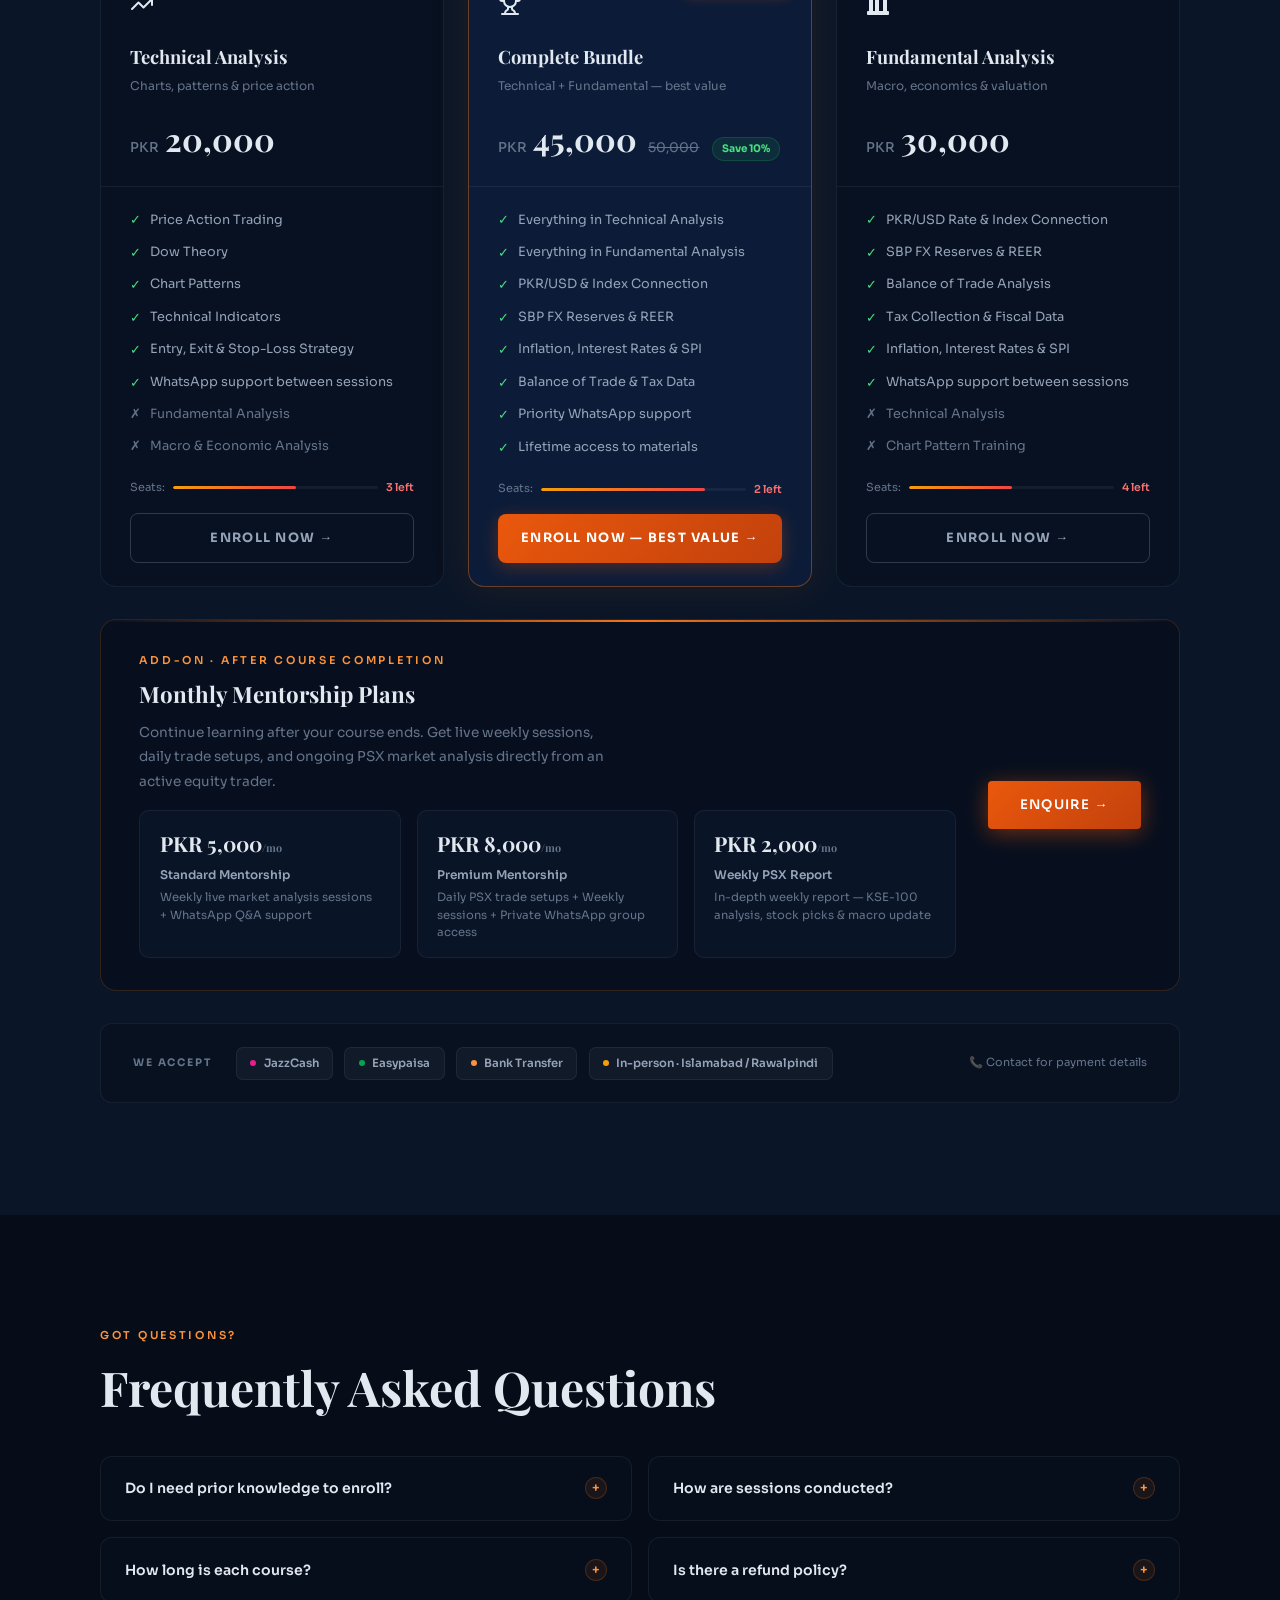
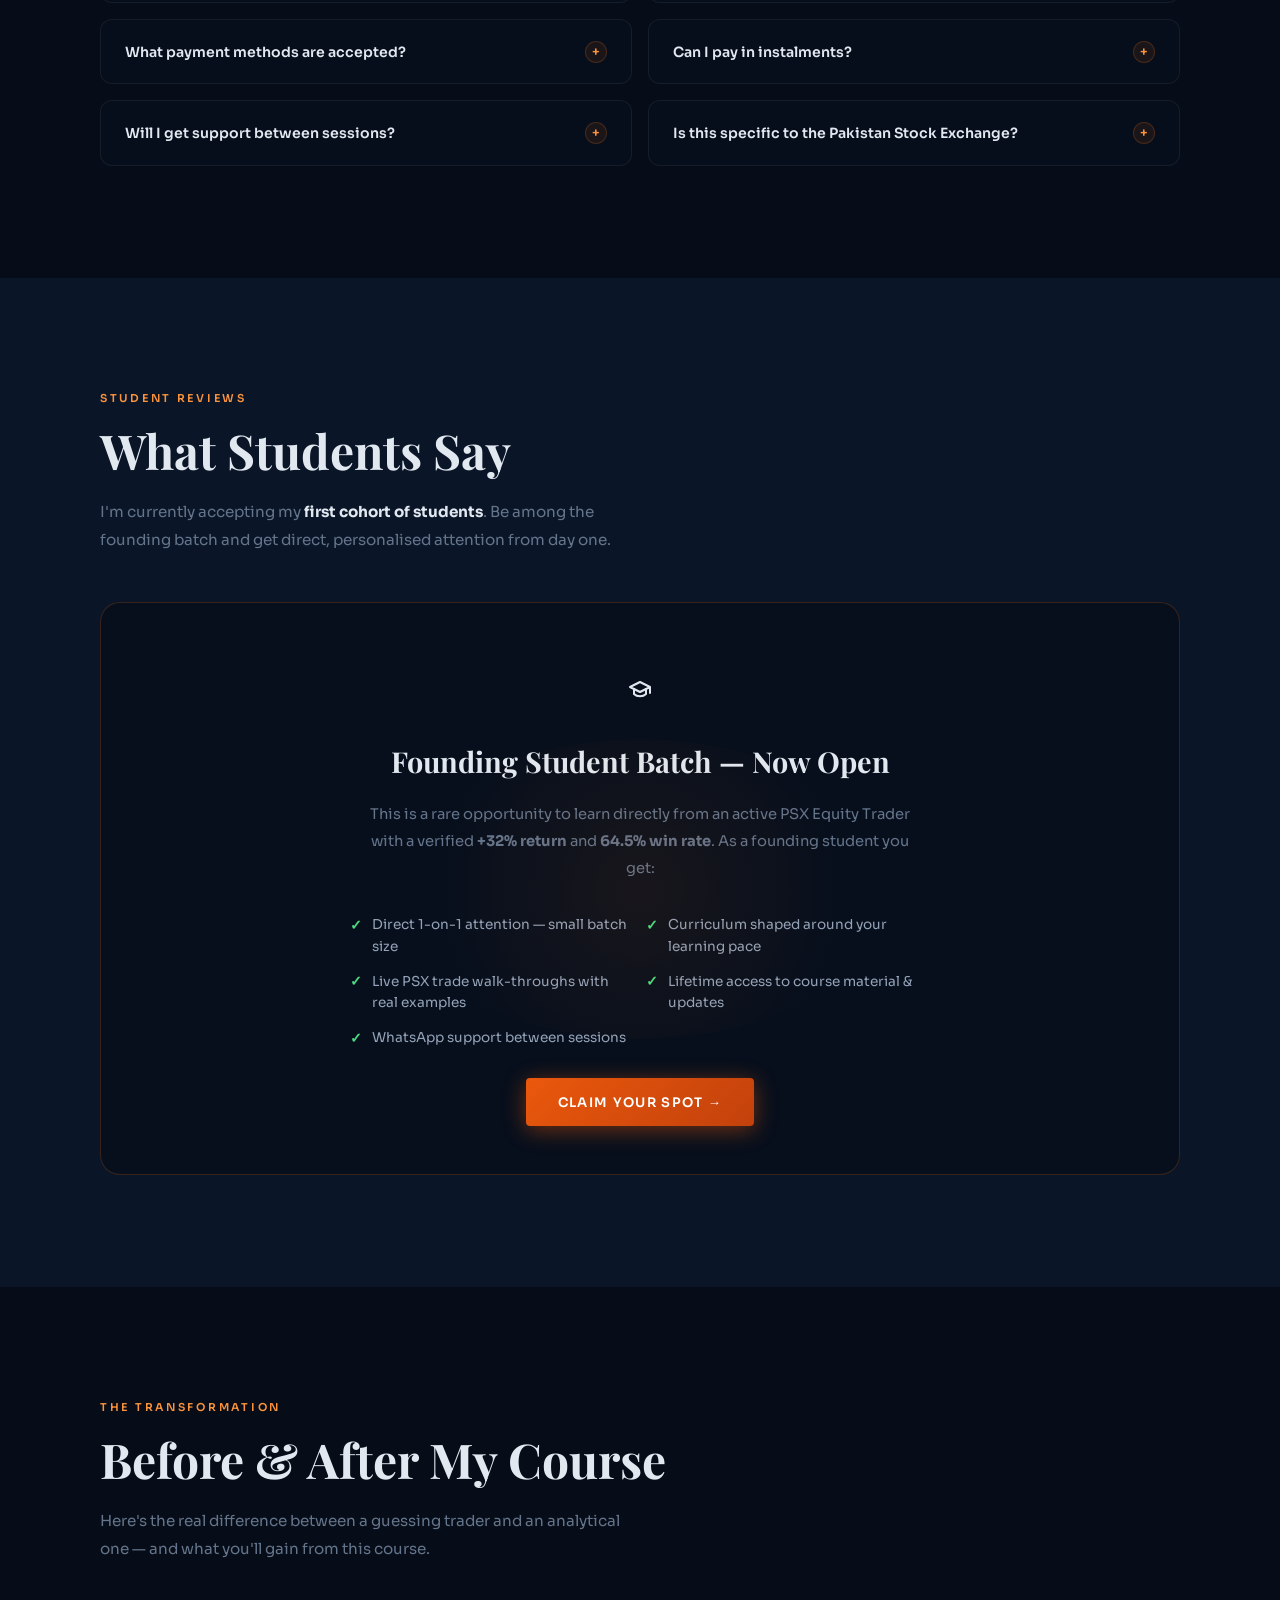
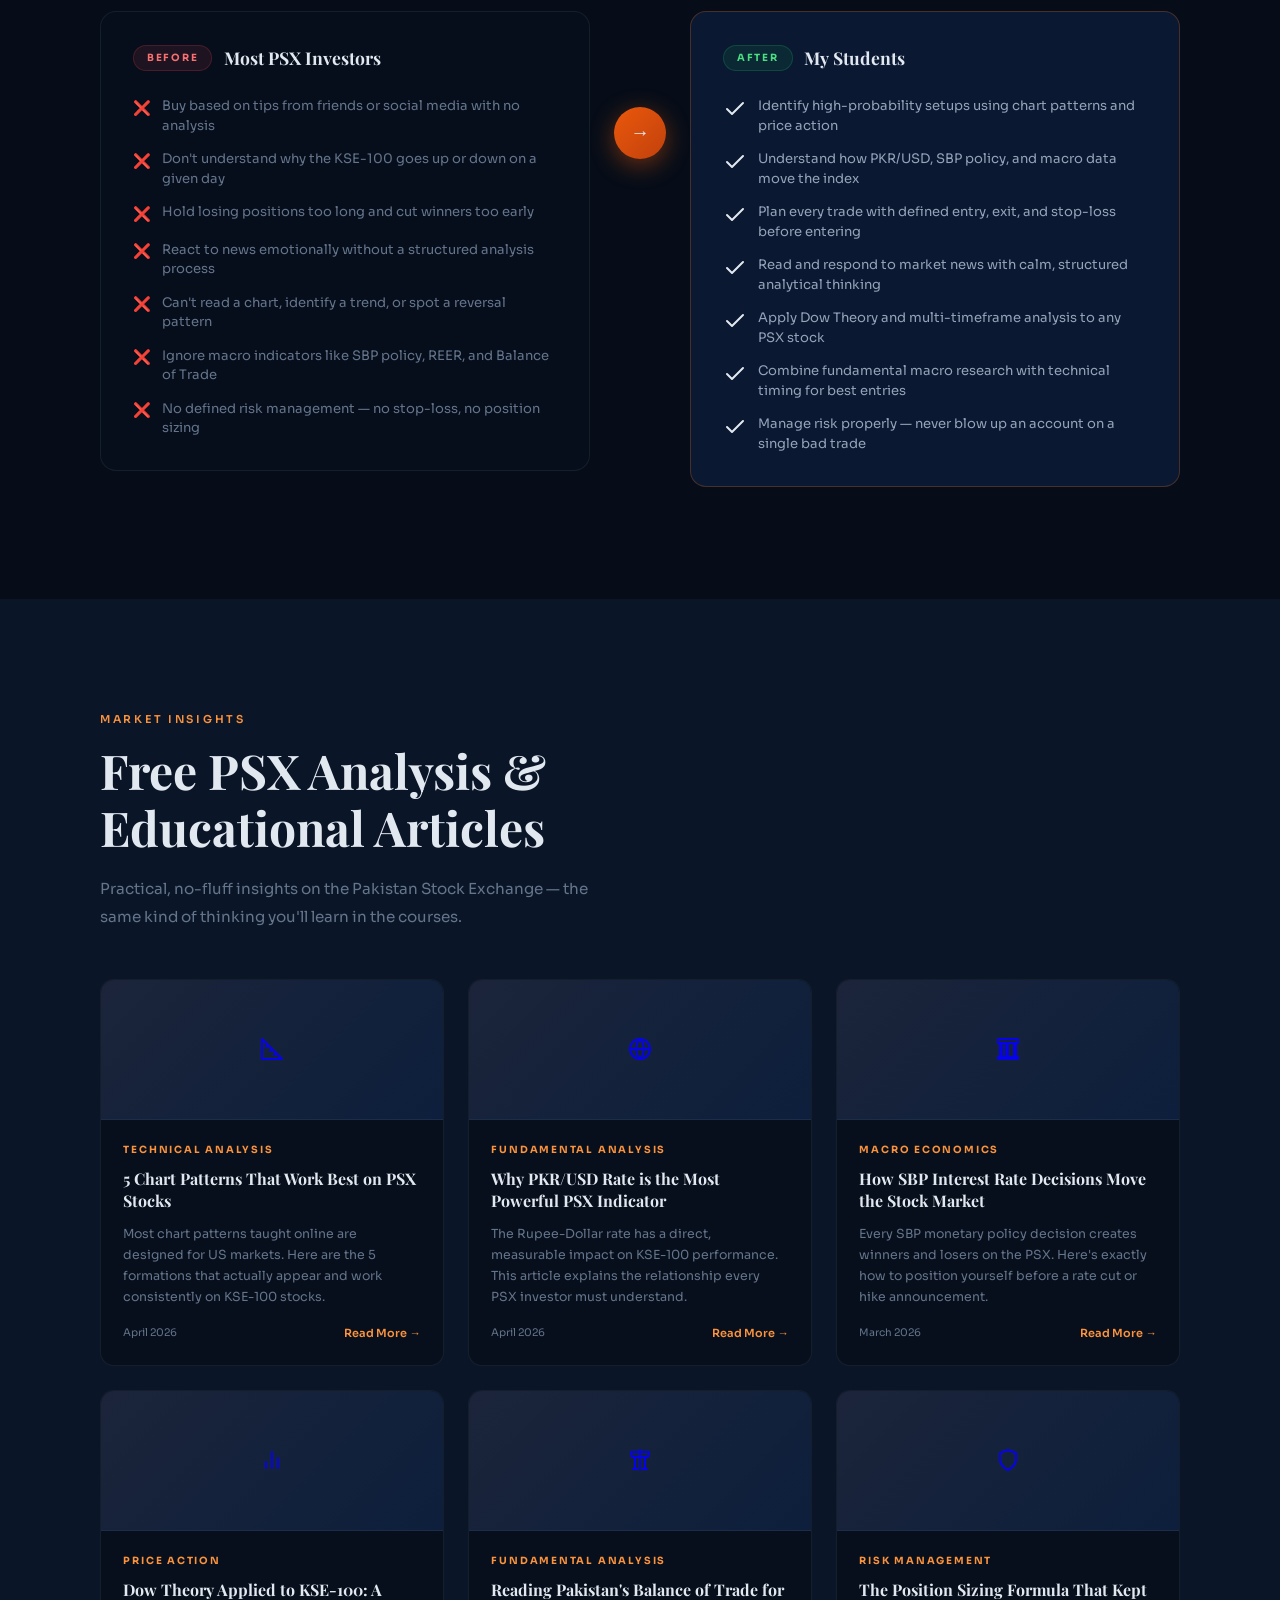
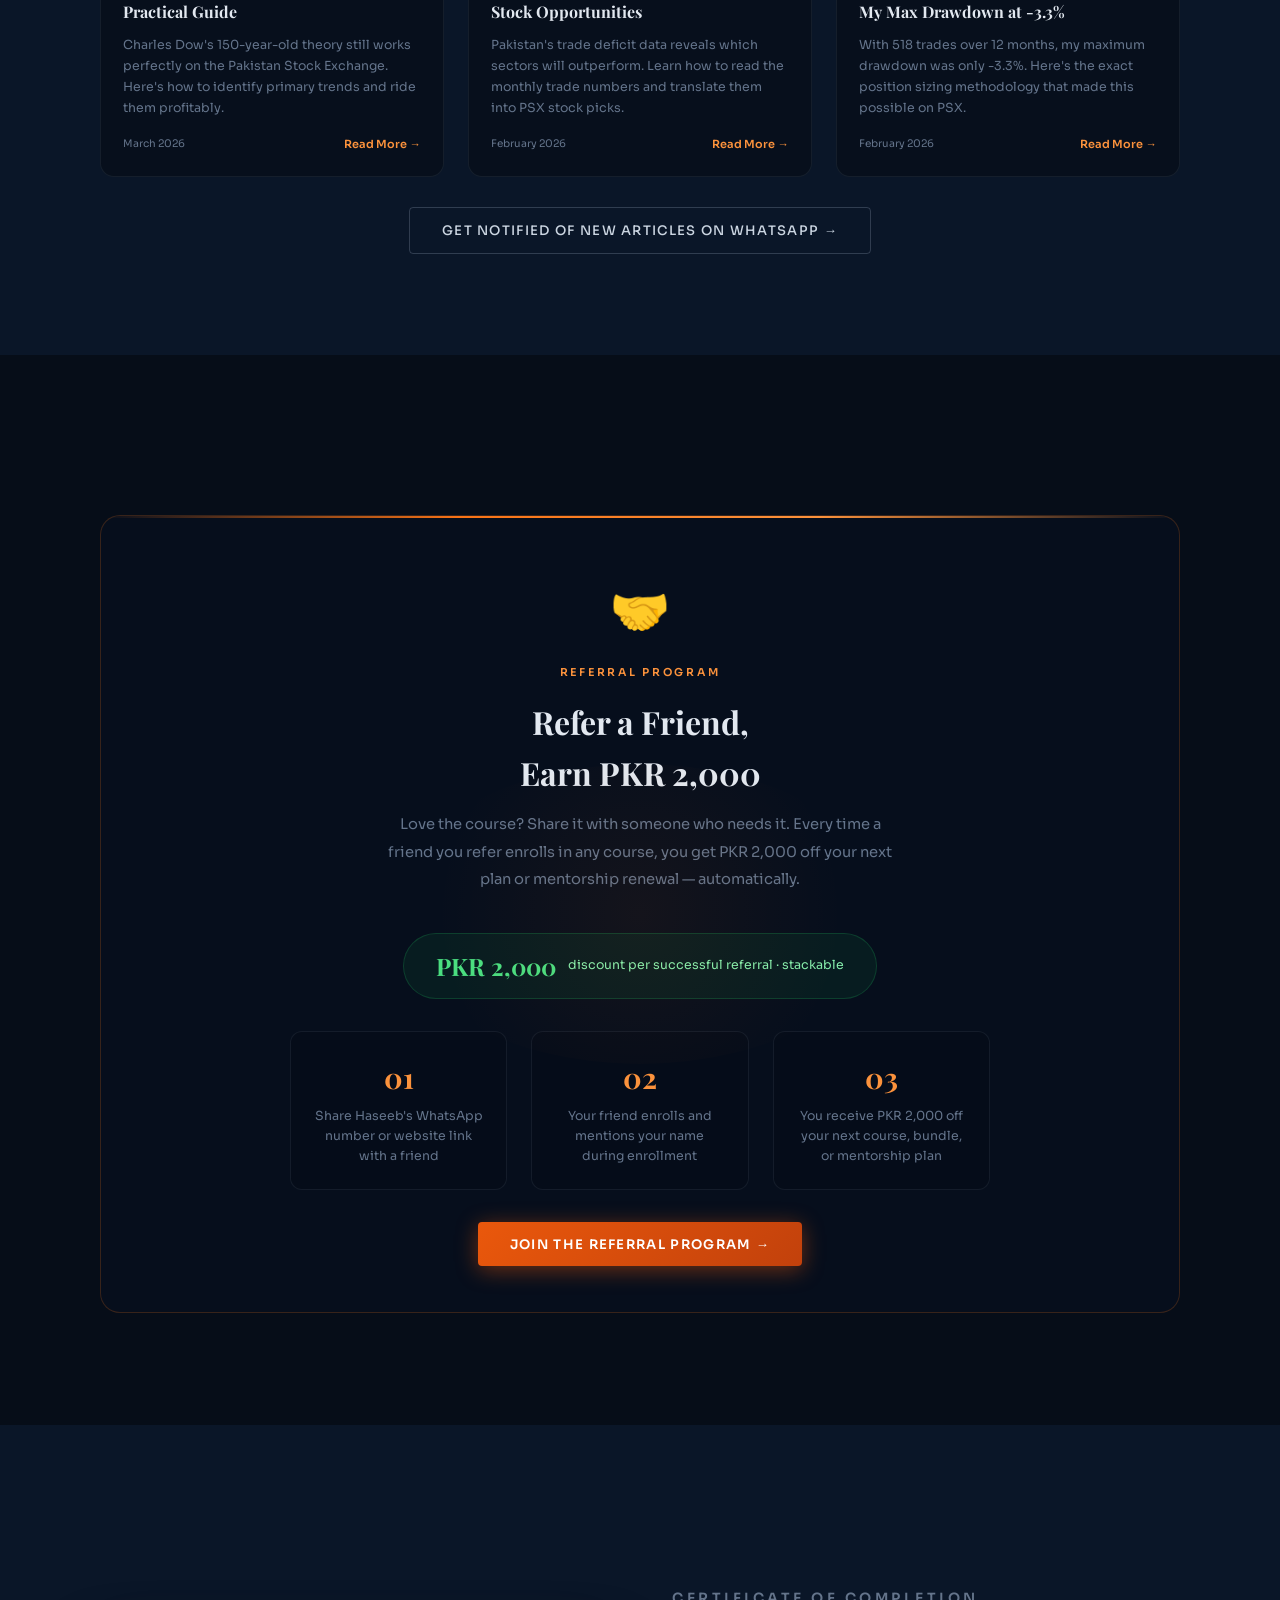
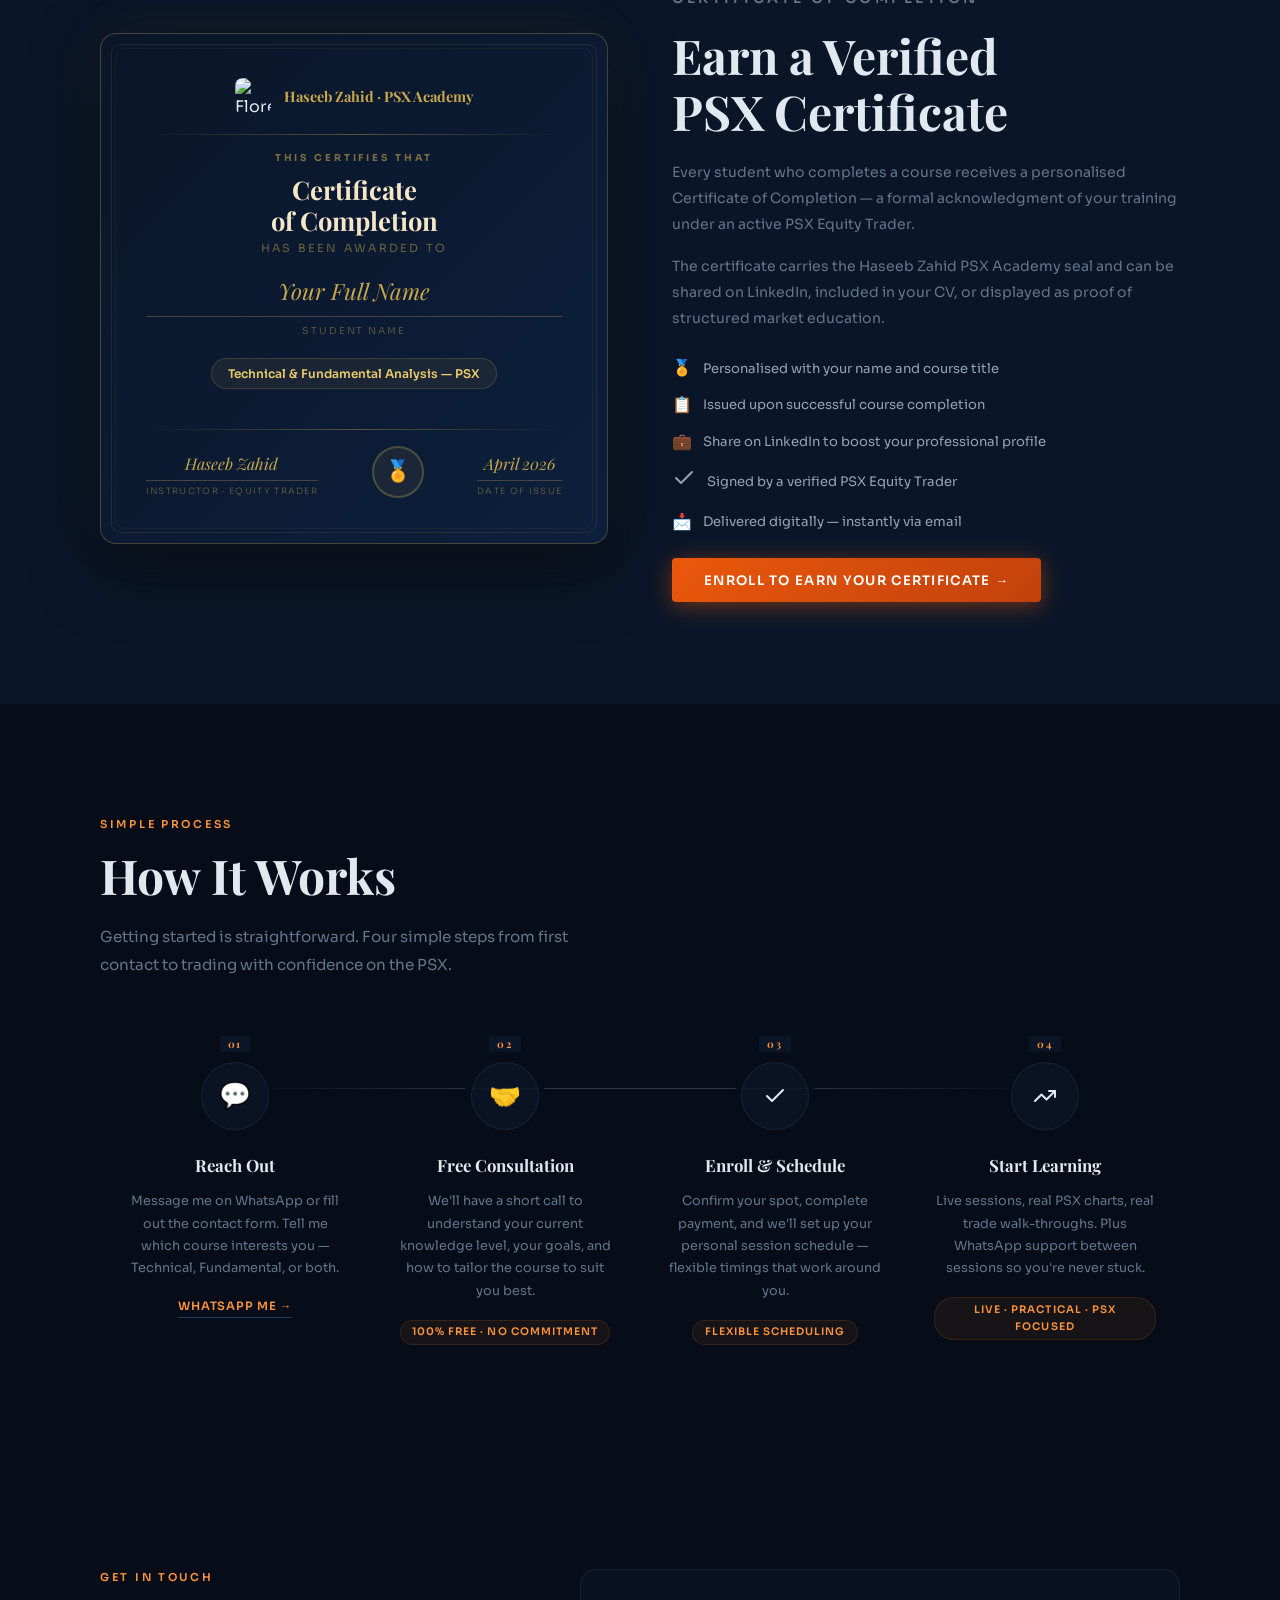
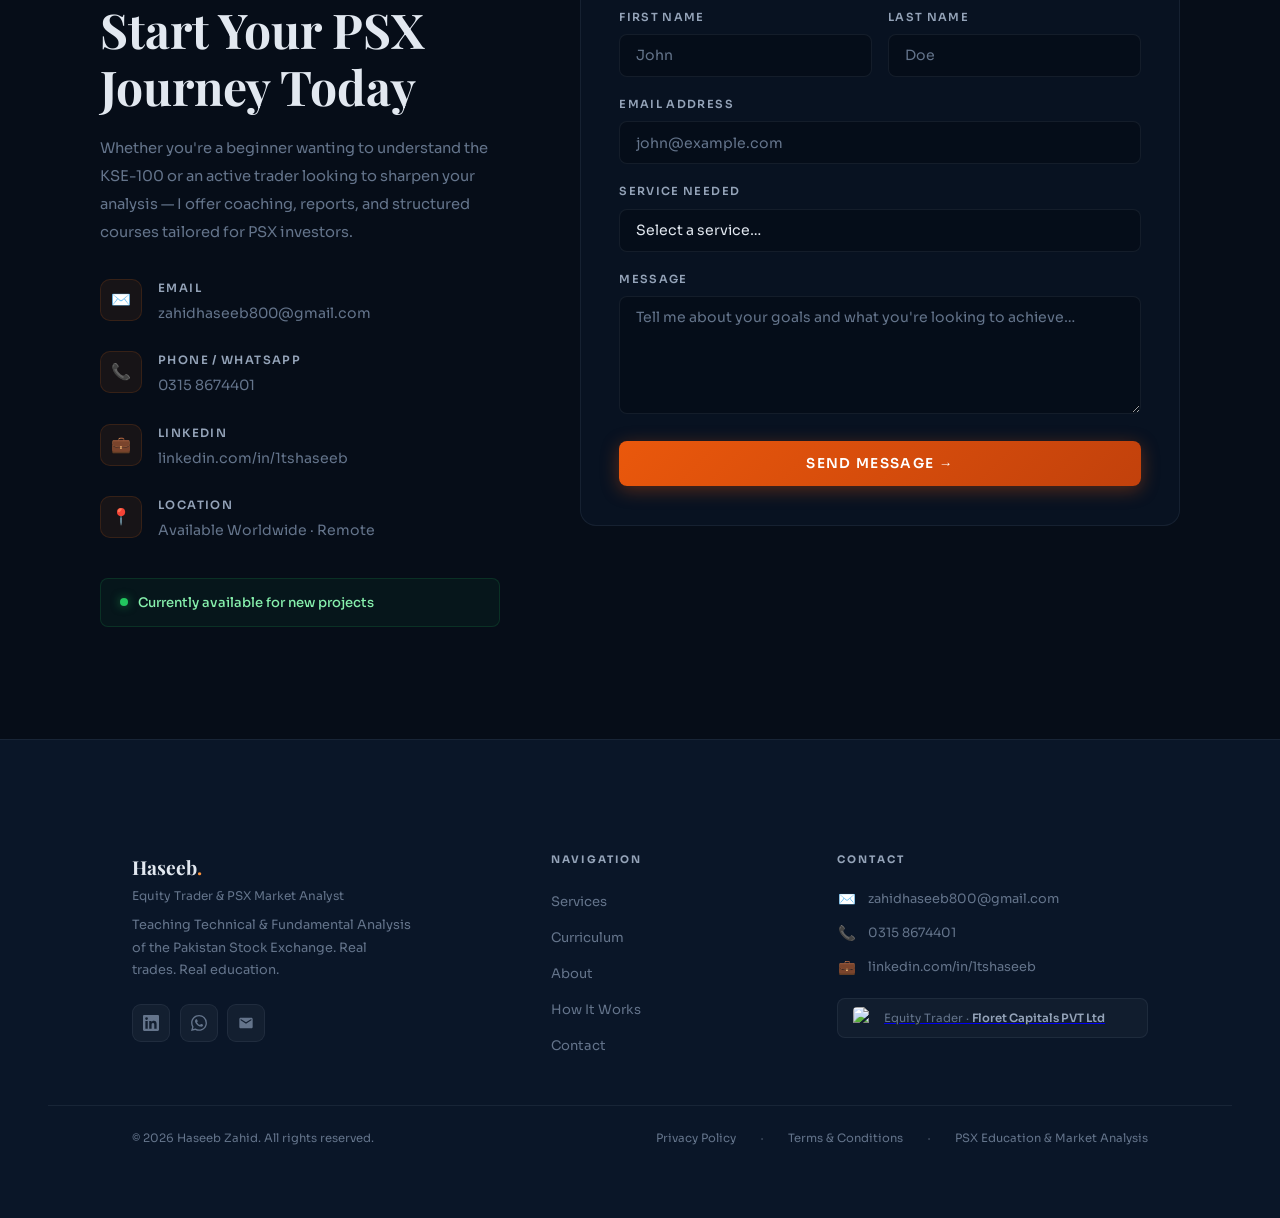
==== commit 0453b1d6: "fix: add lead magnet popup JS with WhatsApp pre-filled message" ====
--- a/index.html
+++ b/index.html
@@ -9,42 +9,28 @@
   <meta name="author" content="Haseeb Zahid">
   <meta name="robots" content="index, follow">
 
-  <!-- Content Security Policy — strict script-src: no 'unsafe-inline'.
-       Only approved CDNs + the SHA-256 of the JSON-LD block can run.
-       If you edit the JSON-LD below by even one byte, recompute its hash. -->
-  <meta http-equiv="Content-Security-Policy" content="
-    default-src 'self';
-    script-src 'self' https://cdnjs.cloudflare.com https://unpkg.com https://cdn.jsdelivr.net 'sha256-G7kOeQhrWqrEIlAT6lxdsDVv2XB83JUDguEaz0zuqq4=';
-    style-src  'self' 'unsafe-inline' https://fonts.googleapis.com;
-    font-src   'self' https://fonts.gstatic.com data:;
-    img-src    'self' data: https://floretcapitals.com https://*.supabase.co;
-    connect-src 'self' https://*.supabase.co https://formsubmit.co;
-    form-action 'self' https://formsubmit.co;
-    frame-ancestors 'self';
-    base-uri 'self';
-    object-src 'none';
-  ">
-
   <!-- Open Graph (WhatsApp / LinkedIn / Facebook previews) -->
   <meta property="og:title" content="Haseeb Zahid — PSX Equity Trader & Market Analyst">
   <meta property="og:description" content="Learn Technical & Fundamental Analysis of the Pakistan Stock Exchange. Verified +32% trading return. 64.5% win rate. Now accepting founding students.">
-  <meta property="og:image" content="https://fatalemperor.github.io/portfolio/assets/Gemini_Generated_Image_ah4fesah4fesah4f.webp">
+  <meta property="og:image" content="assets/Gemini_Generated_Image_ah4fesah4fesah4f.webp">
   <meta property="og:type" content="website">
-  <meta property="og:url" content="https://fatalemperor.github.io/portfolio/">
+  <meta property="og:url" content="https://haseebzahid.com">
   <meta property="og:site_name" content="Haseeb Zahid">
 
   <!-- Twitter Card -->
   <meta name="twitter:card" content="summary_large_image">
   <meta name="twitter:title" content="Haseeb Zahid — PSX Equity Trader & Market Analyst">
   <meta name="twitter:description" content="Learn Technical & Fundamental Analysis on the Pakistan Stock Exchange. Verified +32% return. 64.5% win rate.">
-  <meta name="twitter:image" content="https://fatalemperor.github.io/portfolio/assets/Gemini_Generated_Image_ah4fesah4fesah4f.webp">
+  <meta name="twitter:image" content="assets/Gemini_Generated_Image_ah4fesah4fesah4f.webp">
 
   <!-- Canonical -->
-  <link rel="canonical" href="https://fatalemperor.github.io/portfolio/">
-
-  <!-- Inline SVG favicon — H monogram on warm cream with orange accent dot -->
-  <link rel="icon" type="image/svg+xml" href="data:image/svg+xml,%3Csvg xmlns='http://www.w3.org/2000/svg' viewBox='0 0 64 64'%3E%3Crect width='64' height='64' rx='12' fill='%23fdf9f3'/%3E%3Ctext x='32' y='44' font-family='Playfair Display, Georgia, serif' font-size='40' font-weight='700' text-anchor='middle' fill='%232a2520'%3EH%3C/text%3E%3Ccircle cx='48' cy='48' r='4' fill='%23f97316'/%3E%3C/svg%3E">
-  <meta name="theme-color" content="#fdf9f3">
+  <link rel="canonical" href="https://haseebzahid.com">
+
+  <!-- Favicon — place a 32x32 favicon.ico and 180x180 apple-touch-icon.png in the root -->
+  <link rel="icon" type="image/x-icon" href="favicon.ico">
+  <link rel="icon" type="image/png" sizes="32x32" href="favicon-32x32.webp">
+  <link rel="apple-touch-icon" sizes="180x180" href="apple-touch-icon.webp">
+  <meta name="theme-color" content="#060d18">
 
   <!-- JSON-LD Structured Data -->
   <script type="application/ld+json">
@@ -53,7 +39,7 @@
     "@graph": [
       {
         "@type": "Person",
-        "@id": "https://fatalemperor.github.io/portfolio/#person",
+        "@id": "https://haseebzahid.com/#person",
         "name": "Haseeb Zahid",
         "jobTitle": "Equity Trader & PSX Market Analyst",
         "worksFor": {
@@ -61,7 +47,7 @@
           "name": "Floret Capitals PVT Limited",
           "url": "https://floretcapitals.com"
         },
-        "url": "https://fatalemperor.github.io/portfolio",
+        "url": "https://haseebzahid.com",
         "email": "zahidhaseeb800@gmail.com",
         "telephone": "+923158674401",
         "sameAs": [
@@ -72,13 +58,13 @@
       },
       {
         "@type": "LocalBusiness",
-        "@id": "https://fatalemperor.github.io/portfolio/#business",
+        "@id": "https://haseebzahid.com/#business",
         "name": "Haseeb Zahid — PSX Education",
         "description": "Learn Technical & Fundamental Analysis of the Pakistan Stock Exchange with Haseeb Zahid — verified equity trader with +32% return and 64.5% win rate.",
-        "url": "https://fatalemperor.github.io/portfolio",
+        "url": "https://haseebzahid.com",
         "telephone": "+923158674401",
         "email": "zahidhaseeb800@gmail.com",
-        "founder": { "@id": "https://fatalemperor.github.io/portfolio/#person" },
+        "founder": { "@id": "https://haseebzahid.com/#person" },
         "areaServed": "PK",
         "priceRange": "PKR 20,000 – PKR 30,000",
         "hasOfferCatalog": {
@@ -112,46 +98,33 @@
   }
   </script>
 
-  <!-- Analytics: not configured. To enable GA4, add the gtag snippet here with
-       your real measurement ID from analytics.google.com (Admin → Data Streams). -->
+  <!-- Google Analytics GA4 / Plausible — [ACTION REQUIRED] Replace G-XXXXXXXXXX with your real tracking ID -->
+  <script async src="https://www.googletagmanager.com/gtag/js?id=G-XXXXXXXXXX"></script>
+  <script>
+    window.dataLayer = window.dataLayer || [];
+    function gtag(){dataLayer.push(arguments);}
+    gtag('js', new Date());
+    gtag('config', 'G-XXXXXXXXXX');
+  </script>
 
   <link rel="preconnect" href="https://fonts.googleapis.com">
   <link rel="preconnect" href="https://fonts.gstatic.com" crossorigin>
-  <link rel="preconnect" href="https://cdnjs.cloudflare.com" crossorigin>
-  <link rel="preconnect" href="https://unpkg.com" crossorigin>
-  <link rel="dns-prefetch" href="https://floretcapitals.com">
   <link href="https://fonts.googleapis.com/css2?family=Playfair+Display:ital,wght@0,400;0,600;0,700;1,400&family=Sora:wght@300;400;500;600;700&display=swap" rel="stylesheet">
   <link rel="stylesheet" href="style.css">
-  <meta name="color-scheme" content="light">
 </head>
 <body>
 
-<a href="#hero" class="skip-link">Skip to main content</a>
-
 <!-- CURSOR -->
-<div class="cursor-dot" id="cDot" aria-hidden="true"></div>
-<div class="cursor-ring" id="cRing" aria-hidden="true"></div>
+<div class="cursor-dot" id="cDot"></div>
+<div class="cursor-ring" id="cRing"></div>
 
 <!-- NAV -->
-<nav id="nav" aria-label="Primary">
+<nav id="nav">
   <a href="#hero" class="nav-logo">Haseeb<span>.</span></a>
   <ul class="nav-links" id="navLinks">
     <li><a href="#services">Services</a></li>
     <li><a href="#curriculum">Curriculum</a></li>
     <li><a href="#pricing">Pricing</a></li>
-    <li class="has-dropdown">
-      <a href="calculators.html">Calculators</a>
-      <ul class="nav-dropdown">
-        <li><a href="calc-position-size.html">Position Size <small>Risk-based share count</small></a></li>
-        <li><a href="calc-pnl.html">P&amp;L with Charges <small>After brokerage, FED, CGT</small></a></li>
-        <li><a href="calc-compound.html">Compound Growth <small>Lump-sum projection</small></a></li>
-        <li><a href="calc-sip.html">SIP Calculator <small>Monthly investment growth</small></a></li>
-        <li><a href="calc-zakat.html">Zakat Calculator <small>2.5% on net assets</small></a></li>
-        <li><a href="calc-dividend.html">Dividend Yield <small>Yield &amp; income</small></a></li>
-        <li class="nav-dropdown-divider" aria-hidden="true"></li>
-        <li><a href="calculators.html">All Calculators →</a></li>
-      </ul>
-    </li>
     <li><a href="#faq">FAQ</a></li>
     <li><a href="#contact">Contact</a></li>
     <li class="mobile-only-cta"><a href="#" id="mobileSignin" class="btn-ghost" style="padding: 0.7rem 1.8rem; font-size: 0.8rem;">Sign In / Sign Up</a></li>
@@ -174,7 +147,7 @@
 
 <!-- HERO -->
 <section id="hero">
-  <canvas id="hero-canvas" width="1920" height="1080" aria-hidden="true"></canvas>
+  <canvas id="hero-canvas"></canvas>
   <div class="hero-glow"></div>
   <div class="orb orb-1"></div>
   <div class="orb orb-2"></div>
@@ -199,15 +172,23 @@
 </section>
 
 <!-- PSX LIVE TICKER -->
-<div id="kse-ticker-wrap" role="region" aria-label="Live PSX market ticker">
+<div id="kse-ticker-wrap">
   <div class="kse-ticker-label"><div class="kse-dot"></div> LIVE PSX</div>
   <div class="kse-ticker-scroll">
     <div class="kse-ticker-track" id="ticker-track">
-      <div class="kt-item"><span class="kt-sym">KSE100</span> <span class="kt-val">—</span> <span class="kt-val">—</span> <span class="kt-sep">|</span></div>
+      <div class="kt-item"><span class="kt-sym">KSE100</span> <span class="kt-val">162,994</span> <span class="kt-val kt-pos">+1.12%</span> <span class="kt-sep">|</span></div>
+      <div class="kt-item"><span class="kt-sym">OGDC</span> <span class="kt-val">299.63</span> <span class="kt-val kt-pos">+0.45%</span> <span class="kt-sep">|</span></div>
+      <div class="kt-item"><span class="kt-sym">PPL</span> <span class="kt-val">218.70</span> <span class="kt-val kt-neg">-0.12%</span> <span class="kt-sep">|</span></div>
+      <div class="kt-item"><span class="kt-sym">ENGRO</span> <span class="kt-val">342.10</span> <span class="kt-val kt-pos">+0.85%</span> <span class="kt-sep">|</span></div>
+      <div class="kt-item"><span class="kt-sym">HBL</span> <span class="kt-val">112.45</span> <span class="kt-val kt-pos">+2.10%</span> <span class="kt-sep">|</span></div>
+      <div class="kt-item"><span class="kt-sym">KSE100</span> <span class="kt-val">162,994</span> <span class="kt-val kt-pos">+1.12%</span> <span class="kt-sep">|</span></div>
+      <div class="kt-item"><span class="kt-sym">OGDC</span> <span class="kt-val">299.63</span> <span class="kt-val kt-pos">+0.45%</span> <span class="kt-sep">|</span></div>
+      <div class="kt-item"><span class="kt-sym">PPL</span> <span class="kt-val">218.70</span> <span class="kt-val kt-neg">-0.12%</span> <span class="kt-sep">|</span></div>
+      <div class="kt-item"><span class="kt-sym">ENGRO</span> <span class="kt-val">342.10</span> <span class="kt-val kt-pos">+0.85%</span> <span class="kt-sep">|</span></div>
+      <div class="kt-item"><span class="kt-sym">HBL</span> <span class="kt-val">112.45</span> <span class="kt-val kt-pos">+2.10%</span> <span class="kt-sep">|</span></div>
     </div>
   </div>
 </div>
-<!-- Ticker rendering + FAQ/popup handlers live in script.js -->
 
 <!-- SERVICES -->
 <section id="services">
@@ -293,70 +274,15 @@
 <!-- ABOUT -->
 <section id="about">
   <div class="s-inner">
-    <div class="about-grid about-grid--reverse">
-      <div class="about-img-wrap">
-        <div class="about-img-frame about-img-frame--placeholder" aria-label="Photo coming soon">
-          <span class="about-img-placeholder-text">Photo Coming Soon</span>
-        </div>
-        <div class="about-deco"></div>
-      </div>
-      <div class="about-txt">
-        <p class="s-label">About Us</p>
-        <h2 class="s-title">Sir Abdul Ghaffar —<br>23 Years on the PSX.</h2>
-        <p class="about-body">Sir Abdul Ghaffar is a veteran of the Pakistan Stock Exchange with 23 years of hands-on trading and investing experience — having navigated multiple market cycles, regulatory shifts, and macro shocks on the KSE.</p>
-        <p class="about-body">From the floor-trading era to today's algorithm-driven market, his depth of experience brings rare context to every lesson — patterns, sectors, and stories that only decades on the PSX can teach.</p>
-        <div class="about-quote">
-          <p>"Twenty-three years on the PSX taught me one thing: the market always pays the patient and the prepared."</p>
-        </div>
-        <div class="skills">
-          <div>
-            <div class="sk-hd"><span class="sk-name">PSX Market Experience</span><span class="sk-pct">99%</span></div>
-            <div class="sk-bar"><div class="sk-fill" data-w="99"></div></div>
-          </div>
-          <div>
-            <div class="sk-hd"><span class="sk-name">Long-Term Investing</span><span class="sk-pct">96%</span></div>
-            <div class="sk-bar"><div class="sk-fill" data-w="96"></div></div>
-          </div>
-          <div>
-            <div class="sk-hd"><span class="sk-name">Sector &amp; Cycle Analysis</span><span class="sk-pct">94%</span></div>
-            <div class="sk-bar"><div class="sk-fill" data-w="94"></div></div>
-          </div>
-          <div>
-            <div class="sk-hd"><span class="sk-name">Mentorship &amp; Teaching</span><span class="sk-pct">92%</span></div>
-            <div class="sk-bar"><div class="sk-fill" data-w="92"></div></div>
-          </div>
-        </div>
-        <a href="https://floretcapitals.com" target="_blank" rel="noopener noreferrer" class="company-badge">
-          <div class="company-logo-wrap">
-            <img src="https://floretcapitals.com/wp-content/uploads/2024/10/cropped-cropped-Floret-Icon.png" alt="Floret Capitals logo" loading="lazy" decoding="async" width="64" height="64">
-          </div>
-          <div class="company-info">
-            <div class="company-role">Senior Equity Trader · Dec 2025 – Present</div>
-            <div class="company-name">Floret Capitals PVT Limited</div>
-            <span class="company-link">floretcapitals.com</span>
-          </div>
-          <span class="company-arrow">↗</span>
-        </a>
-        <div class="company-badge company-badge--past">
-          <div class="company-logo-wrap company-logo-wrap--initials"><span>AWJ</span></div>
-          <div class="company-info">
-            <div class="company-role">Equity Trader · Apr 1994 – Oct 2016</div>
-            <div class="company-name">AWJ Securities</div>
-            <span class="company-link">22+ years · Resigned Oct 2016</span>
-          </div>
-        </div>
-      </div>
-    </div>
-
     <div class="about-grid">
       <div class="about-img-wrap" id="aImg">
         <div class="about-img-frame">
-          <img src="assets/Gemini_Generated_Image_ah4fesah4fesah4f.webp" alt="Portrait of Haseeb Zahid, equity trader and PSX market analyst" loading="lazy" decoding="async" width="800" height="800">
+          <img src="assets/Gemini_Generated_Image_ah4fesah4fesah4f.webp" alt="Haseeb Zahid — Equity Trader" loading="lazy">
         </div>
         <div class="about-deco"></div>
       </div>
       <div class="about-txt" id="aTxt">
-        <p class="s-label">Founder &amp; Lead Instructor</p>
+        <p class="s-label">About Me</p>
         <h2 class="s-title">Teaching PSX<br>the Right Way.</h2>
         <p class="about-body">I'm Haseeb Zahid — a PSX analyst and educator dedicated to helping Pakistani investors cut through the noise and build real, repeatable skills in reading the market. Most people lose money on the KSE because they guess. I teach you to analyse.</p>
         <p class="about-body">Whether you're a complete beginner or an active trader looking to sharpen your edge, my structured approach to technical and fundamental analysis will transform how you see the Pakistan Stock Exchange.</p>
@@ -383,7 +309,7 @@
         </div>
         <a href="https://floretcapitals.com" target="_blank" rel="noopener noreferrer" class="company-badge">
           <div class="company-logo-wrap">
-            <img src="https://floretcapitals.com/wp-content/uploads/2024/10/cropped-cropped-Floret-Icon.png" alt="Floret Capitals logo" loading="lazy" decoding="async" width="64" height="64">
+            <img src="https://floretcapitals.com/wp-content/uploads/2024/10/cropped-cropped-Floret-Icon.png" alt="Floret Capitals Logo" loading="lazy">
           </div>
           <div class="company-info">
             <div class="company-role">Equity Trader</div>
@@ -683,7 +609,7 @@
     <div class="faq-grid" id="faqGrid" style="margin-top:2.5rem">
 
       <div class="faq-item">
-        <button class="faq-q" aria-expanded="false" aria-controls="faq-a-1">
+        <button class="faq-q" onclick="toggleFaq(this)" aria-expanded="false" aria-controls="faq-a-1">
           Do I need prior knowledge to enroll?
           <span class="faq-icon" aria-hidden="true">+</span>
         </button>
@@ -691,7 +617,7 @@
       </div>
 
       <div class="faq-item">
-        <button class="faq-q" aria-expanded="false" aria-controls="faq-a-2">
+        <button class="faq-q" onclick="toggleFaq(this)" aria-expanded="false" aria-controls="faq-a-2">
           How are sessions conducted?
           <span class="faq-icon" aria-hidden="true">+</span>
         </button>
@@ -699,7 +625,7 @@
       </div>
 
       <div class="faq-item">
-        <button class="faq-q" aria-expanded="false" aria-controls="faq-a-3">
+        <button class="faq-q" onclick="toggleFaq(this)" aria-expanded="false" aria-controls="faq-a-3">
           How long is each course?
           <span class="faq-icon" aria-hidden="true">+</span>
         </button>
@@ -707,7 +633,7 @@
       </div>
 
       <div class="faq-item">
-        <button class="faq-q" aria-expanded="false" aria-controls="faq-a-4">
+        <button class="faq-q" onclick="toggleFaq(this)" aria-expanded="false" aria-controls="faq-a-4">
           Is there a refund policy?
           <span class="faq-icon" aria-hidden="true">+</span>
         </button>
@@ -715,7 +641,7 @@
       </div>
 
       <div class="faq-item">
-        <button class="faq-q" aria-expanded="false" aria-controls="faq-a-5">
+        <button class="faq-q" onclick="toggleFaq(this)" aria-expanded="false" aria-controls="faq-a-5">
           What payment methods are accepted?
           <span class="faq-icon" aria-hidden="true">+</span>
         </button>
@@ -723,7 +649,7 @@
       </div>
 
       <div class="faq-item">
-        <button class="faq-q" aria-expanded="false" aria-controls="faq-a-6">
+        <button class="faq-q" onclick="toggleFaq(this)" aria-expanded="false" aria-controls="faq-a-6">
           Can I pay in instalments?
           <span class="faq-icon" aria-hidden="true">+</span>
         </button>
@@ -731,7 +657,7 @@
       </div>
 
       <div class="faq-item">
-        <button class="faq-q" aria-expanded="false" aria-controls="faq-a-7">
+        <button class="faq-q" onclick="toggleFaq(this)" aria-expanded="false" aria-controls="faq-a-7">
           Will I get support between sessions?
           <span class="faq-icon" aria-hidden="true">+</span>
         </button>
@@ -739,7 +665,7 @@
       </div>
 
       <div class="faq-item">
-        <button class="faq-q" aria-expanded="false" aria-controls="faq-a-8">
+        <button class="faq-q" onclick="toggleFaq(this)" aria-expanded="false" aria-controls="faq-a-8">
           Is this specific to the Pakistan Stock Exchange?
           <span class="faq-icon" aria-hidden="true">+</span>
         </button>
@@ -781,7 +707,7 @@
 <!-- LEAD MAGNET POPUP -->
 <div class="popup-overlay" id="leadPopup">
   <div class="popup-box">
-    <button class="popup-close">✕</button>
+    <button class="popup-close" onclick="closePopup()">✕</button>
     <div class="popup-gift">🎁</div>
     <div class="popup-tag">Free Resource — Limited Time</div>
     <h3 class="popup-title">Get My Free PSX<br>Starter Guide</h3>
@@ -794,9 +720,9 @@
     </div>
     <div class="popup-input-row">
       <input type="tel" class="popup-input" placeholder="Your WhatsApp number (03XX XXXXXXX)" id="popupPhone">
-      <button class="popup-submit">Send Me →</button>
-    </div>
-    <span class="popup-skip">No thanks, I'll figure it out myself</span>
+      <button class="popup-submit" onclick="submitPopup()">Send Me →</button>
+    </div>
+    <span class="popup-skip" onclick="closePopup()">No thanks, I'll figure it out myself</span>
   </div>
 </div>
 
@@ -943,7 +869,7 @@
     <div class="cert-wrap" id="certWrap">
       <div class="cert-frame">
         <div class="cert-logo-row">
-          <div class="cert-logo-icon"><img loading="lazy" decoding="async" width="48" height="48" src="https://floretcapitals.com/wp-content/uploads/2024/10/cropped-cropped-Floret-Icon.png" alt="Floret Capitals logo"></div>
+          <div class="cert-logo-icon"><img loading="lazy" src="https://floretcapitals.com/wp-content/uploads/2024/10/cropped-cropped-Floret-Icon.png" alt="Floret"></div>
           <div class="cert-logo-name">Haseeb Zahid · PSX Academy</div>
         </div>
         <div class="cert-divider"></div>
@@ -1064,13 +990,8 @@
       </div>
       <div class="contact-form-wrap" id="cForm">
         <div class="form-box">
-          <!-- Submissions delivered via FormSubmit.co (no signup; uses public footer email).
-               First-time submission: confirm the link FormSubmit emails you to activate. -->
-          <form id="contactForm" action="https://formsubmit.co/ajax/zahidhaseeb800@gmail.com" method="POST" novalidate>
-            <input type="hidden" name="_subject" value="New inquiry from haseebzahid.com">
-            <input type="hidden" name="_template" value="table">
-            <input type="hidden" name="_captcha" value="false">
-            <input type="text" name="_honey" tabindex="-1" autocomplete="off" style="position:absolute;left:-10000px;width:1px;height:1px;opacity:0;" aria-hidden="true">
+          <!-- Replace YOUR_FORM_ID below with your Formspree form ID from formspree.io -->
+          <form id="contactForm" action="https://formspree.io/f/YOUR_FORM_ID" method="POST" novalidate>
             <div class="form-row">
               <div class="fg"><label for="cf-fname">First Name</label><input id="cf-fname" type="text" name="first_name" placeholder="John" required></div>
               <div class="fg"><label for="cf-lname">Last Name</label><input id="cf-lname" type="text" name="last_name" placeholder="Doe" required></div>
@@ -1123,7 +1044,6 @@
         <li><a href="#services">Services</a></li>
         <li><a href="#curriculum">Curriculum</a></li>
         <li><a href="#about">About</a></li>
-        <li><a href="calculators.html">Calculators</a></li>
         <li><a href="#how-it-works">How It Works</a></li>
         <li><a href="#contact">Contact</a></li>
       </ul>
@@ -1152,9 +1072,9 @@
     <div class="footer-bottom-in">
       <div class="f-copy">© 2026 Haseeb Zahid. All rights reserved.</div>
       <div style="display:flex;gap:1.5rem;align-items:center;flex-wrap:wrap;justify-content:center;">
-        <a href="assets/privacy.html" class="f-legal-link">Privacy Policy</a>
+        <a href="assets/privacy.html" style="font-size:0.72rem;color:var(--muted);text-decoration:none;transition:color 0.3s" onmouseover="this.style.color='var(--silver)'" onmouseout="this.style.color='var(--muted)'">Privacy Policy</a>
         <span style="color:var(--border-h)">·</span>
-        <a href="assets/terms.html" class="f-legal-link">Terms &amp; Conditions</a>
+        <a href="assets/terms.html" style="font-size:0.72rem;color:var(--muted);text-decoration:none;transition:color 0.3s" onmouseover="this.style.color='var(--silver)'" onmouseout="this.style.color='var(--muted)'">Terms &amp; Conditions</a>
         <span style="color:var(--border-h)">·</span>
         <div class="f-copy">PSX Education &amp; Market Analysis</div>
       </div>
@@ -1184,9 +1104,7 @@
         <label for="siPassword">Password</label>
         <input id="siPassword" name="password" type="password" autocomplete="current-password" placeholder="Your password" required>
       </div>
-      <p class="auth-forgot"><a href="#" id="authForgot">Forgot password?</a></p>
       <div class="auth-err" id="authErrSignin" role="alert"></div>
-      <div class="auth-info" id="authInfoSignin" role="status"></div>
       <button type="submit" class="auth-submit">Sign In →</button>
       <p class="auth-switch">New here? <a href="#" id="authToSignup">Create an account</a></p>
     </form>
@@ -1219,27 +1137,15 @@
         <span>I agree to the <a href="assets/terms.html" target="_blank">Terms</a> &amp; <a href="assets/privacy.html" target="_blank">Privacy Policy</a>.</span>
       </label>
       <div class="auth-err" id="authErrSignup" role="alert"></div>
-      <div class="auth-info" id="authInfoSignup" role="status"></div>
       <button type="submit" class="auth-submit">Create Account →</button>
       <p class="auth-switch">Already a student? <a href="#" id="authToSignin">Sign in</a></p>
     </form>
   </div>
 </div>
 
-<script defer src="https://cdnjs.cloudflare.com/ajax/libs/gsap/3.12.2/gsap.min.js"
-        integrity="sha384-d+vyQ0dYcymoP8ndq2hW7FGC50nqGdXUEgoOUGxbbkAJwZqL7h+jKN0GGgn9hFDS"
-        crossorigin="anonymous" referrerpolicy="no-referrer"></script>
-<script defer src="https://cdnjs.cloudflare.com/ajax/libs/gsap/3.12.2/ScrollTrigger.min.js"
-        integrity="sha384-poC0r6usQOX2Ayt/VGA+t81H6V3iN9L+Irz9iO8o+s0X20tLpzc9DOOtnKxhaQSE"
-        crossorigin="anonymous" referrerpolicy="no-referrer"></script>
-<script defer src="https://unpkg.com/@studio-freight/lenis@1.0.42/dist/lenis.min.js"
-        integrity="sha384-li4UtcFCH6QeUqR4JyV58/VgTprMuz9aauj+oWtew7V4Y7ZVjnvz5px9Y3UCG0Ea"
-        crossorigin="anonymous" referrerpolicy="no-referrer"></script>
-<script defer src="https://cdn.jsdelivr.net/npm/@supabase/supabase-js@2.45.4/dist/umd/supabase.js"
-        integrity="sha384-0w2KAL2YHP6wKOkUDzkCDGgVvfmHnj02DHeQ6XcHOgTfFsGyonKOpShMH1x6nk9o"
-        crossorigin="anonymous" referrerpolicy="no-referrer"></script>
-<script defer src="auth-config.js"></script>
-<script defer src="auth.js"></script>
-<script defer src="script.js"></script>
+<script src="https://cdnjs.cloudflare.com/ajax/libs/gsap/3.12.2/gsap.min.js" onerror="window.gsap={to:()=>{},set:()=>{},from:()=>{}};window.ScrollTrigger={create:()=>{},refresh:()=>{}};console.warn('GSAP failed to load — animations disabled')"></script>
+<script src="https://cdnjs.cloudflare.com/ajax/libs/gsap/3.12.2/ScrollTrigger.min.js" onerror="window.ScrollTrigger=window.ScrollTrigger||{create:()=>{},refresh:()=>{}}"></script>
+<script src="https://unpkg.com/@studio-freight/lenis@1.0.42/dist/lenis.min.js"></script>
+<script src="script.js" defer></script>
 </body>
 </html>
--- a/style.css
+++ b/style.css
@@ -1,60 +1,19 @@
 *, *::before, *::after { box-sizing: border-box; margin: 0; padding: 0; }
 
-img, svg, video { max-width: 100%; height: auto; }
-input, select, textarea, button { font-family: inherit; }
-
-/* Prevent iOS Safari zooming inputs on focus when font-size < 16px */
-@media (max-width: 599px) {
-  .auth-form input, .auth-form textarea, .auth-form select,
-  .calc-input-wrap input, .calc-input-wrap select { font-size: 16px; }
-}
-
-.skip-link {
-  position: absolute;
-  left: -9999px;
-  top: 0;
-  z-index: 9999;
-  background: var(--silver-bright);
-  color: var(--bg);
-  padding: 0.75rem 1.25rem;
-  border: 2px solid #f97316;
-  border-radius: 6px;
-  text-decoration: none;
-  font-size: 0.9rem;
-  font-weight: 600;
-}
-.skip-link:focus { left: 1rem; top: 1rem; }
-
-:focus-visible {
-  outline: 2px solid #f97316;
-  outline-offset: 3px;
-  border-radius: 4px;
-}
-
-@media (prefers-reduced-motion: reduce) {
-  *, *::before, *::after {
-    animation-duration: 0.01ms !important;
-    animation-iteration-count: 1 !important;
-    transition-duration: 0.01ms !important;
-    scroll-behavior: auto !important;
-  }
-}
-
     :root {
-      --bg:       #fdf9f3;
-      --bg2:      #f7eedf;
-      --bg3:      #ede1cb;
-      --silver:       #6b6358;
-      --silver-light: #3f3933;
-      --silver-bright:#1c1815;
+      --bg:       #060d18;
+      --bg2:      #0a1628;
+      --bg3:      #0d1f3c;
+      --silver:       #94a3b8;
+      --silver-light: #cbd5e1;
+      --silver-bright:#e2e8f0;
       --blue:         #f97316;
       --blue-light:   #fb923c;
-      --blue-deep:    #c2410c;
-      --border:       rgba(60,40,20,0.12);
-      --border-h:     rgba(60,40,20,0.25);
-      --glow:         rgba(249,115,22,0.20);
-      --text:         #2a2520;
-      --muted:        #8b8275;
+      --border:       rgba(148,163,184,0.1);
+      --border-h:     rgba(148,163,184,0.28);
+      --glow:         rgba(249,115,22,0.22);
+      --text:         #e2e8f0;
+      --muted:        #64748b;
     }
 
     html { scroll-behavior: smooth; }
@@ -69,8 +28,7 @@
 
     ::-webkit-scrollbar { width: 5px; }
     ::-webkit-scrollbar-track { background: var(--bg); }
-    ::-webkit-scrollbar-thumb { background: var(--bg3); border-radius: 3px; }
-    ::-webkit-scrollbar-thumb:hover { background: var(--blue); }
+    ::-webkit-scrollbar-thumb { background: #1e3a5f; border-radius: 3px; }
     ::selection { background: rgba(249,115,22,0.28); }
 
     /* ── NAV ── */
@@ -82,7 +40,7 @@
     }
     nav.scrolled {
       padding: 1rem 3rem;
-      background: rgba(237,225,203,0.88);
+      background: rgba(6,13,24,0.88);
       backdrop-filter: blur(22px);
       border-bottom: 1px solid var(--border);
     }
@@ -106,59 +64,6 @@
     }
     .nav-links a:hover { color: var(--silver-bright); }
     .nav-links a:hover::after { width: 100%; }
-
-    .nav-links .has-dropdown { position: relative; }
-    .nav-links .has-dropdown > a::before {
-      content: ''; display: inline-block;
-      width: 6px; height: 6px;
-      border-right: 1px solid currentColor;
-      border-bottom: 1px solid currentColor;
-      transform: rotate(45deg) translateY(-2px);
-      margin-right: 0.4em; opacity: 0.7;
-      vertical-align: middle;
-    }
-    .nav-dropdown {
-      position: absolute; top: calc(100% + 0.6rem); left: 50%;
-      transform: translateX(-50%) translateY(-6px);
-      min-width: 240px;
-      background: rgba(237,225,203,0.97);
-      border: 1px solid var(--border-h);
-      border-radius: 10px;
-      padding: 0.5rem;
-      list-style: none;
-      box-shadow: 0 16px 40px rgba(60,40,20,0.18);
-      backdrop-filter: blur(10px);
-      opacity: 0; visibility: hidden;
-      transition: opacity 0.2s ease, transform 0.2s ease, visibility 0s linear 0.2s;
-      z-index: 50;
-    }
-    .nav-dropdown::before {
-      content: ''; position: absolute; top: -8px; left: 0; right: 0; height: 8px;
-    }
-    .nav-links .has-dropdown:hover .nav-dropdown,
-    .nav-links .has-dropdown:focus-within .nav-dropdown {
-      opacity: 1; visibility: visible;
-      transform: translateX(-50%) translateY(0);
-      transition-delay: 0s;
-    }
-    .nav-dropdown li { margin: 0; }
-    .nav-dropdown a {
-      display: block;
-      padding: 0.65rem 0.9rem;
-      font-size: 0.78rem;
-      letter-spacing: 0.06em; text-transform: none;
-      color: var(--silver); border-radius: 6px;
-      transition: background 0.18s, color 0.18s;
-    }
-    .nav-dropdown a::after { display: none; }
-    .nav-dropdown a:hover { background: rgba(249,115,22,0.08); color: var(--silver-bright); }
-    .nav-dropdown a small {
-      display: block; font-size: 0.68rem; color: var(--muted);
-      margin-top: 0.15rem; letter-spacing: 0;
-    }
-    .nav-dropdown-divider {
-      height: 1px; background: var(--border); margin: 0.35rem 0;
-    }
     .nav-cta {
       background: transparent; border: 1px solid rgba(249,115,22,0.5);
       color: var(--blue-light); padding: 0.48rem 1.3rem; border-radius: 4px;
@@ -177,9 +82,7 @@
 
     /* ── HERO ── */
     #hero {
-      position: relative;
-      min-height: 100vh;
-      min-height: 100svh; /* iOS Safari: small viewport height excludes URL bar — prevents the hero re-flowing as the bar shows/hides */
+      position: relative; min-height: 100vh;
       display: flex; align-items: center; justify-content: center; overflow: hidden;
     }
     #hero-canvas { position: absolute; inset: 0; z-index: 0; }
@@ -255,7 +158,7 @@
     /* ── PSX TICKER STRIP ── */
     #kse-ticker-wrap {
       position: sticky; top: 64px; z-index: 900;
-      background: rgba(237,225,203,0.97); backdrop-filter: blur(16px);
+      background: rgba(6,13,24,0.97); backdrop-filter: blur(16px);
       border-bottom: 1px solid var(--border);
       display: flex; align-items: center; height: 42px; overflow: hidden;
     }
@@ -275,8 +178,8 @@
     .kse-ticker-scroll::before, .kse-ticker-scroll::after {
       content: ''; position: absolute; top: 0; bottom: 0; width: 40px; z-index: 2; pointer-events: none;
     }
-    .kse-ticker-scroll::before { left: 0; background: linear-gradient(to right, rgba(237,225,203,0.97), transparent); }
-    .kse-ticker-scroll::after  { right: 0; background: linear-gradient(to left, rgba(237,225,203,0.97), transparent); }
+    .kse-ticker-scroll::before { left: 0; background: linear-gradient(to right, rgba(6,13,24,0.97), transparent); }
+    .kse-ticker-scroll::after  { right: 0; background: linear-gradient(to left, rgba(6,13,24,0.97), transparent); }
     .kse-ticker-track {
       display: flex; align-items: center; gap: 0;
       width: max-content; animation: kseTick 45s linear infinite;
@@ -295,10 +198,10 @@
     #sample-analysis { background: var(--bg2); }
     .sa-grid { display: grid; grid-template-columns: 1fr 1fr; gap: 2rem; margin-top: 3rem; }
     .sa-card {
-      background: rgba(237,225,203,0.7); border: 1px solid var(--border);
+      background: rgba(6,13,24,0.7); border: 1px solid var(--border);
       border-radius: 14px; overflow: hidden; transition: all 0.35s;
     }
-    .sa-card:hover { border-color: rgba(249,115,22,0.3); transform: translateY(-4px); box-shadow: 0 20px 50px rgba(60,40,20,0.12); }
+    .sa-card:hover { border-color: rgba(249,115,22,0.3); transform: translateY(-4px); box-shadow: 0 20px 50px rgba(0,0,0,0.45); }
     .sa-card-head {
       padding: 1.2rem 1.5rem; border-bottom: 1px solid var(--border);
       display: flex; align-items: center; gap: 0.8rem;
@@ -310,11 +213,11 @@
     .sa-img-wrap img { width: 100%; display: block; transition: transform 0.5s ease; }
     .sa-img-wrap:hover img { transform: scale(1.03); }
     .sa-overlay {
-      position: absolute; inset: 0; background: rgba(237,225,203,0);
+      position: absolute; inset: 0; background: rgba(6,13,24,0);
       display: flex; align-items: center; justify-content: center; transition: background 0.3s;
     }
-    .sa-img-wrap:hover .sa-overlay { background: rgba(237,225,203,0.22); }
-    .sa-zoom { background: rgba(237,225,203,0.85); border: 1px solid var(--border-h); color: var(--silver-light); padding: 0.45rem 1rem; border-radius: 20px; font-size: 0.7rem; font-weight: 600; opacity: 0; transform: translateY(6px); transition: all 0.3s; }
+    .sa-img-wrap:hover .sa-overlay { background: rgba(6,13,24,0.22); }
+    .sa-zoom { background: rgba(6,13,24,0.85); border: 1px solid var(--border-h); color: var(--silver-light); padding: 0.45rem 1rem; border-radius: 20px; font-size: 0.7rem; font-weight: 600; opacity: 0; transform: translateY(6px); transition: all 0.3s; }
     .sa-img-wrap:hover .sa-zoom { opacity: 1; transform: translateY(0); }
     .sa-card-foot { padding: 1rem 1.5rem; display: flex; gap: 0.5rem; flex-wrap: wrap; }
     .sa-tag { font-size: 0.63rem; font-weight: 600; letter-spacing: 0.08em; text-transform: uppercase; color: var(--blue-light); background: rgba(249,115,22,0.07); border: 1px solid rgba(249,115,22,0.15); padding: 0.18rem 0.6rem; border-radius: 20px; }
@@ -322,8 +225,8 @@
     /* ── BEFORE/AFTER ── */
     #before-after { background: var(--bg); }
     .ba-grid { display: grid; grid-template-columns: 1fr auto 1fr; gap: 1.5rem; align-items: start; margin-top: 3rem; }
-    .ba-col { background: rgba(60,40,20,0.05); border: 1px solid var(--border); border-radius: 16px; padding: 2rem; }
-    .ba-col.after { border-color: rgba(249,115,22,0.25); background: rgba(255,250,240,0.7); }
+    .ba-col { background: rgba(8,16,30,0.7); border: 1px solid var(--border); border-radius: 16px; padding: 2rem; }
+    .ba-col.after { border-color: rgba(249,115,22,0.25); background: rgba(13,31,60,0.7); }
     .ba-head { display: flex; align-items: center; gap: 0.7rem; margin-bottom: 1.5rem; }
     .ba-badge { font-size: 0.62rem; font-weight: 700; letter-spacing: 0.18em; text-transform: uppercase; padding: 0.25rem 0.8rem; border-radius: 20px; }
     .ba-badge.before { background: rgba(239,68,68,0.1); color: #f87171; border: 1px solid rgba(239,68,68,0.2); }
@@ -348,11 +251,11 @@
     #blog { background: var(--bg2); }
     .blog-grid { display: grid; grid-template-columns: repeat(3,1fr); gap: 1.5rem; margin-top: 3rem; }
     .blog-card {
-      background: rgba(237,225,203,0.7); border: 1px solid var(--border);
+      background: rgba(6,13,24,0.7); border: 1px solid var(--border);
       border-radius: 14px; overflow: hidden; transition: all 0.35s;
       display: flex; flex-direction: column; text-decoration: none;
     }
-    .blog-card:hover { border-color: rgba(249,115,22,0.3); transform: translateY(-5px); box-shadow: 0 20px 50px rgba(60,40,20,0.12); }
+    .blog-card:hover { border-color: rgba(249,115,22,0.3); transform: translateY(-5px); box-shadow: 0 20px 50px rgba(0,0,0,0.45); }
     .blog-thumb {
       height: 140px; background: var(--bg3); display: flex; align-items: center;
       justify-content: center; font-size: 3rem; position: relative; overflow: hidden;
@@ -372,7 +275,7 @@
     /* ── REFERRAL ── */
     #referral { background: var(--bg); }
     .ref-box {
-      background: rgba(237,225,203,0.6); border: 1px solid rgba(249,115,22,0.2);
+      background: rgba(8,16,30,0.7); border: 1px solid rgba(249,115,22,0.2);
       border-radius: 20px; padding: 3.5rem; text-align: center; position: relative; overflow: hidden;
       margin-top: 3rem;
     }
@@ -382,7 +285,7 @@
     .ref-title { font-family: 'Playfair Display', serif; font-size: 2rem; font-weight: 700; color: var(--silver-bright); margin-bottom: 0.8rem; }
     .ref-desc { font-size: 0.92rem; color: var(--muted); max-width: 520px; margin: 0 auto 2.5rem; line-height: 1.85; }
     .ref-steps { display: grid; grid-template-columns: repeat(3,1fr); gap: 1.5rem; max-width: 700px; margin: 0 auto 2.5rem; }
-    .ref-step { background: rgba(237,225,203,0.6); border: 1px solid var(--border); border-radius: 12px; padding: 1.4rem; text-align: center; }
+    .ref-step { background: rgba(6,13,24,0.6); border: 1px solid var(--border); border-radius: 12px; padding: 1.4rem; text-align: center; }
     .ref-step-num { font-family: 'Playfair Display', serif; font-size: 1.8rem; font-weight: 700; color: var(--blue-light); margin-bottom: 0.4rem; }
     .ref-step-txt { font-size: 0.78rem; color: var(--muted); line-height: 1.6; }
     .ref-reward {
@@ -398,10 +301,10 @@
     .cert-wrap { display: grid; grid-template-columns: 1fr 1fr; gap: 4rem; align-items: center; margin-top: 3rem; }
     .cert-frame {
       border-radius: 16px; overflow: hidden;
-      background: linear-gradient(135deg, var(--bg2), var(--bg3));
+      background: linear-gradient(135deg, #0a1628, #0d1f3c);
       border: 1px solid rgba(201,168,76,0.3);
       padding: 2.8rem; text-align: center; position: relative;
-      box-shadow: 0 0 60px rgba(201,168,76,0.06), 0 24px 64px rgba(60,40,20,0.14);
+      box-shadow: 0 0 60px rgba(201,168,76,0.06), 0 24px 64px rgba(0,0,0,0.5);
     }
     .cert-frame::before, .cert-frame::after {
       content: ''; position: absolute; inset: 10px; border-radius: 10px;
@@ -453,7 +356,7 @@
     .svc-main { display: grid; grid-template-columns: 1fr 1fr; gap: 1.8rem; margin-bottom: 2rem; }
 
     .card-main {
-      background: rgba(247,238,223,0.55);
+      background: rgba(10,22,40,0.55);
       border: 1px solid var(--border); border-radius: 14px;
       padding: 2.4rem; position: relative; overflow: hidden;
       transition: all 0.4s ease; cursor: default;
@@ -463,7 +366,7 @@
       background: linear-gradient(90deg, transparent, var(--blue), transparent);
       opacity: 0; transition: opacity 0.4s;
     }
-    .card-main:hover { border-color: rgba(249,115,22,0.3); transform: translateY(-5px); background: rgba(255,250,240,0.75); box-shadow: 0 24px 64px rgba(60,40,20,0.12), 0 0 40px var(--glow); }
+    .card-main:hover { border-color: rgba(249,115,22,0.3); transform: translateY(-5px); background: rgba(13,31,60,0.75); box-shadow: 0 24px 64px rgba(0,0,0,0.45), 0 0 40px var(--glow); }
     .card-main:hover::before { opacity: 1; }
 
     .c-icon {
@@ -495,10 +398,10 @@
 
     .svc-sub { display: grid; grid-template-columns: repeat(4,1fr); gap: 1.4rem; }
     .card-sub {
-      background: rgba(60,40,20,0.05); border: 1px solid var(--border);
+      background: rgba(8,18,34,0.6); border: 1px solid var(--border);
       border-radius: 10px; padding: 1.6rem 1.4rem; transition: all 0.3s;
     }
-    .card-sub:hover { border-color: var(--border-h); transform: translateY(-3px); background: rgba(60,40,20,0.09); }
+    .card-sub:hover { border-color: var(--border-h); transform: translateY(-3px); background: rgba(13,27,42,0.8); }
     .sub-icon { font-size: 1.5rem; margin-bottom: 0.9rem; }
     .sub-title { font-size: 0.88rem; font-weight: 600; color: var(--silver-light); margin-bottom: 0.4rem; }
     .sub-desc { font-size: 0.78rem; color: var(--muted); line-height: 1.65; }
@@ -506,20 +409,6 @@
     /* ── ABOUT ── */
     #about { background: var(--bg2); }
     .about-grid { display: grid; grid-template-columns: 1fr 1.15fr; gap: 5rem; align-items: center; }
-    #about .about-grid + .about-grid { margin-top: 6rem; }
-    .about-grid--reverse { grid-template-columns: 1.15fr 1fr; }
-    .about-grid--reverse .about-img-wrap { order: 2; }
-    .about-grid--reverse .about-txt { order: 1; }
-    .about-grid--reverse .about-deco { right: auto; left: -18px; }
-    .about-img-frame--placeholder {
-      background: linear-gradient(140deg, rgba(255,250,240,0.55), rgba(237,225,203,0.7));
-      border: 1px dashed rgba(249,115,22,0.35);
-    }
-    .about-img-placeholder-text {
-      font-family: 'Sora', sans-serif; font-size: 0.78rem;
-      letter-spacing: 0.18em; text-transform: uppercase;
-      color: var(--silver); opacity: 0.55;
-    }
     .about-img-wrap { position: relative; }
     .about-img-frame {
       border-radius: 16px; overflow: hidden;
@@ -589,14 +478,14 @@
     .avail span { font-size: 0.82rem; color: #86efac; font-weight: 500; }
 
     .form-box {
-      background: rgba(247,238,223,0.6); border: 1px solid var(--border);
+      background: rgba(10,22,40,0.6); border: 1px solid var(--border);
       border-radius: 16px; padding: 2.4rem;
     }
     .form-row { display: grid; grid-template-columns: 1fr 1fr; gap: 1rem; }
     .fg { margin-bottom: 1.2rem; }
     .fg label { display: block; font-size: 0.7rem; font-weight: 600; letter-spacing: 0.12em; text-transform: uppercase; color: var(--silver); margin-bottom: 0.45rem; }
     .fg input, .fg select, .fg textarea {
-      width: 100%; background: rgba(237,225,203,0.8);
+      width: 100%; background: rgba(6,13,24,0.8);
       border: 1px solid var(--border); border-radius: 8px;
       padding: 0.72rem 1rem; color: var(--text);
       font-family: 'Sora', sans-serif; font-size: 0.88rem;
@@ -645,7 +534,7 @@
       gap: 1rem; margin-bottom: 2.5rem;
     }
     .tr-stat-card {
-      background: rgba(237,225,203,0.7); border: 1px solid var(--border);
+      background: rgba(6,13,24,0.7); border: 1px solid var(--border);
       border-radius: 12px; padding: 1.4rem 1.1rem; text-align: center;
       position: relative; overflow: hidden; transition: all 0.35s ease;
     }
@@ -656,7 +545,7 @@
     .tr-stat-card.positive::before { background: linear-gradient(90deg, transparent, #22c55e, transparent); }
     .tr-stat-card.negative::before { background: linear-gradient(90deg, transparent, #ef4444, transparent); }
     .tr-stat-card.neutral::before  { background: linear-gradient(90deg, transparent, var(--blue-light), transparent); }
-    .tr-stat-card:hover { transform: translateY(-4px); border-color: var(--border-h); box-shadow: 0 12px 40px rgba(60,40,20,0.1); }
+    .tr-stat-card:hover { transform: translateY(-4px); border-color: var(--border-h); box-shadow: 0 12px 40px rgba(0,0,0,0.4); }
     .tr-stat-icon { font-size: 1.3rem; margin-bottom: 0.6rem; }
     .tr-stat-num { font-family: 'Playfair Display', serif; font-size: 1.6rem; font-weight: 700; margin-bottom: 0.4rem; line-height: 1; }
     .tr-stat-card.positive .tr-stat-num { color: #4ade80; }
@@ -667,10 +556,10 @@
 
     .tr-charts { display: grid; grid-template-columns: 1fr 1fr; gap: 1.5rem; margin-bottom: 1.5rem; }
     .tr-chart-card {
-      background: rgba(237,225,203,0.7); border: 1px solid var(--border);
+      background: rgba(6,13,24,0.7); border: 1px solid var(--border);
       border-radius: 14px; overflow: hidden; transition: all 0.35s ease;
     }
-    .tr-chart-card:hover { border-color: var(--border-h); box-shadow: 0 16px 48px rgba(60,40,20,0.14); }
+    .tr-chart-card:hover { border-color: var(--border-h); box-shadow: 0 16px 48px rgba(0,0,0,0.5); }
     .tr-chart-label {
       display: flex; align-items: center; gap: 0.6rem;
       padding: 1rem 1.4rem; font-size: 0.72rem; font-weight: 600;
@@ -691,13 +580,13 @@
     .tr-chart-img-wrap:hover img { transform: scale(1.02); filter: brightness(1.05); }
     .tr-chart-overlay {
       position: absolute; inset: 0;
-      background: rgba(237,225,203,0); display: flex;
+      background: rgba(6,13,24,0); display: flex;
       align-items: center; justify-content: center;
       transition: background 0.35s;
     }
-    .tr-chart-img-wrap:hover .tr-chart-overlay { background: rgba(237,225,203,0.25); }
+    .tr-chart-img-wrap:hover .tr-chart-overlay { background: rgba(6,13,24,0.25); }
     .tr-zoom-icon {
-      background: rgba(237,225,203,0.85); border: 1px solid var(--border-h);
+      background: rgba(6,13,24,0.85); border: 1px solid var(--border-h);
       color: var(--silver-light); padding: 0.5rem 1.1rem; border-radius: 20px;
       font-size: 0.72rem; font-weight: 600; letter-spacing: 0.08em;
       opacity: 0; transform: translateY(8px);
@@ -714,7 +603,7 @@
       opacity: 0; pointer-events: none;
       transition: opacity 0.35s ease;
     }
-    .lightbox.open { opacity: 1; pointer-events: auto; }
+    .lightbox.open { opacity: 1; pointer-events: all; }
     .lb-inner {
       position: relative; max-width: 94vw; max-height: 90vh;
       border: 1px solid var(--border); border-radius: 14px; overflow: hidden;
@@ -731,7 +620,7 @@
     }
     .lb-close:hover { background: rgba(239,68,68,0.25); border-color: #ef4444; color: #f87171; }
     .lb-caption {
-      background: rgba(237,225,203,0.95); padding: 0.75rem 1.2rem;
+      background: rgba(6,13,24,0.95); padding: 0.75rem 1.2rem;
       font-size: 0.72rem; font-weight: 600; letter-spacing: 0.12em;
       text-transform: uppercase; color: var(--silver);
       border-bottom: 1px solid var(--border);
@@ -742,15 +631,15 @@
     .cur-header { margin-bottom: 3.5rem; }
     .cur-grid { display: grid; grid-template-columns: 1fr 1fr; gap: 2rem; }
     .cur-card {
-      background: rgba(247,238,223,0.6); border: 1px solid var(--border);
+      background: rgba(10,22,40,0.6); border: 1px solid var(--border);
       border-radius: 16px; overflow: hidden; transition: all 0.4s ease;
       display: flex; flex-direction: column;
     }
-    .cur-card:hover { border-color: rgba(249,115,22,0.3); box-shadow: 0 24px 64px rgba(60,40,20,0.12), 0 0 40px var(--glow); }
+    .cur-card:hover { border-color: rgba(249,115,22,0.3); box-shadow: 0 24px 64px rgba(0,0,0,0.45), 0 0 40px var(--glow); }
     .cur-card-head {
       display: flex; align-items: center; gap: 1rem;
       padding: 1.8rem 2rem; border-bottom: 1px solid var(--border);
-      background: rgba(237,225,203,0.5);
+      background: rgba(6,13,24,0.5);
     }
     .cur-card-icon {
       width: 50px; height: 50px; border-radius: 12px; flex-shrink: 0;
@@ -797,7 +686,7 @@
       display: flex; align-items: center; gap: 0.35rem;
     }
     .pkg-timer-block {
-      background: rgba(237,225,203,0.8); border: 1px solid rgba(249,115,22,0.2);
+      background: rgba(6,13,24,0.8); border: 1px solid rgba(249,115,22,0.2);
       border-radius: 8px; padding: 0.5rem 0.7rem; text-align: center; min-width: 52px;
     }
     .pkg-timer-num {
@@ -809,14 +698,14 @@
 
     .pkg-grid { display: grid; grid-template-columns: repeat(3,1fr); gap: 1.5rem; margin-bottom: 2rem; }
     .pkg-card {
-      background: rgba(255,250,240,0.75); border: 1px solid var(--border);
+      background: rgba(8,16,30,0.7); border: 1px solid var(--border);
       border-radius: 16px; overflow: hidden; position: relative;
       transition: all 0.4s ease; display: flex; flex-direction: column;
     }
-    .pkg-card:hover { transform: translateY(-6px); box-shadow: 0 24px 64px rgba(60,40,20,0.14), 0 0 40px var(--glow); border-color: rgba(249,115,22,0.3); }
+    .pkg-card:hover { transform: translateY(-6px); box-shadow: 0 24px 64px rgba(0,0,0,0.5), 0 0 40px var(--glow); border-color: rgba(249,115,22,0.3); }
     .pkg-card.featured {
       border-color: rgba(249,115,22,0.4);
-      background: rgba(255,250,240,0.8);
+      background: rgba(13,31,60,0.8);
       box-shadow: 0 0 40px rgba(249,115,22,0.1);
     }
     .pkg-badge {
@@ -864,7 +753,7 @@
 
     /* Mentorship addon */
     .mentorship-card {
-      background: rgba(237,225,203,0.6); border: 1px solid rgba(249,115,22,0.18);
+      background: rgba(6,13,24,0.6); border: 1px solid rgba(249,115,22,0.18);
       border-radius: 16px; padding: 2rem 2.4rem;
       display: grid; grid-template-columns: 1fr auto; gap: 2rem; align-items: center;
       position: relative; overflow: hidden;
@@ -875,7 +764,7 @@
     }
     .mentorship-plans { display: flex; gap: 1rem; margin-top: 1rem; }
     .mp-card {
-      background: rgba(247,238,223,0.8); border: 1px solid var(--border);
+      background: rgba(10,22,40,0.8); border: 1px solid var(--border);
       border-radius: 10px; padding: 1rem 1.2rem; flex: 1; transition: all 0.3s;
     }
     .mp-card:hover { border-color: rgba(249,115,22,0.3); transform: translateY(-2px); }
@@ -887,14 +776,14 @@
     /* Payment Methods */
     .payment-strip {
       margin-top: 2rem; padding: 1.4rem 2rem;
-      background: rgba(237,225,203,0.5); border: 1px solid var(--border);
+      background: rgba(6,13,24,0.5); border: 1px solid var(--border);
       border-radius: 12px; display: flex; align-items: center; gap: 1.5rem; flex-wrap: wrap;
     }
     .payment-label { font-size: 0.65rem; font-weight: 700; letter-spacing: 0.18em; text-transform: uppercase; color: var(--muted); flex-shrink: 0; }
     .payment-methods { display: flex; gap: 0.7rem; flex-wrap: wrap; }
     .pay-method {
       display: flex; align-items: center; gap: 0.45rem;
-      background: rgba(60,40,20,0.04); border: 1px solid var(--border);
+      background: rgba(255,255,255,0.04); border: 1px solid var(--border);
       border-radius: 7px; padding: 0.4rem 0.85rem;
       font-size: 0.72rem; font-weight: 600; color: var(--silver);
       transition: all 0.3s;
@@ -910,7 +799,7 @@
     #faq { background: var(--bg); }
     .faq-grid { display: grid; grid-template-columns: 1fr 1fr; gap: 1rem; }
     .faq-item {
-      background: rgba(255,250,240,0.75); border: 1px solid var(--border);
+      background: rgba(8,16,30,0.6); border: 1px solid var(--border);
       border-radius: 12px; overflow: hidden; transition: border-color 0.3s;
     }
     .faq-item.open { border-color: rgba(249,115,22,0.3); }
@@ -921,7 +810,7 @@
       font-family: 'Sora', sans-serif; font-size: 0.88rem; font-weight: 600;
       transition: color 0.3s;
     }
-    .faq-q:hover { color: var(--silver-bright); }
+    .faq-q:hover { color: #fff; }
     .faq-icon {
       width: 22px; height: 22px; border-radius: 50%; flex-shrink: 0;
       background: rgba(249,115,22,0.08); border: 1px solid rgba(249,115,22,0.2);
@@ -944,7 +833,7 @@
       opacity: 0; pointer-events: none; transition: opacity 0.4s ease;
       padding: 1rem;
     }
-    .popup-overlay.open { opacity: 1; pointer-events: auto; }
+    .popup-overlay.open { opacity: 1; pointer-events: all; }
     .popup-box {
       background: var(--bg2); border: 1px solid rgba(249,115,22,0.25);
       border-radius: 20px; max-width: 520px; width: 100%;
@@ -959,7 +848,7 @@
     }
     .popup-close {
       position: absolute; top: 1rem; right: 1rem;
-      background: rgba(60,40,20,0.05); border: 1px solid var(--border);
+      background: rgba(255,255,255,0.05); border: 1px solid var(--border);
       color: var(--muted); width: 30px; height: 30px; border-radius: 50%;
       font-size: 0.8rem; cursor: pointer; display: flex; align-items: center;
       justify-content: center; transition: all 0.25s;
@@ -974,7 +863,7 @@
     .popup-perk .pp-chk { color: #4ade80; font-weight: 700; flex-shrink: 0; }
     .popup-input-row { display: flex; gap: 0.7rem; }
     .popup-input {
-      flex: 1; background: rgba(237,225,203,0.8); border: 1px solid var(--border);
+      flex: 1; background: rgba(6,13,24,0.8); border: 1px solid var(--border);
       border-radius: 8px; padding: 0.75rem 1rem; color: var(--text);
       font-family: 'Sora', sans-serif; font-size: 0.85rem; outline: none;
       transition: border-color 0.3s;
@@ -998,7 +887,7 @@
     .tst-founding { display: flex; flex-direction: column; gap: 2rem; }
     .founding-badge {
       position: relative; overflow: hidden;
-      background: rgba(237,225,203,0.7); border: 1px solid rgba(249,115,22,0.2);
+      background: rgba(6,13,24,0.7); border: 1px solid rgba(249,115,22,0.2);
       border-radius: 20px; padding: 3rem; text-align: center;
     }
     .founding-glow {
@@ -1018,7 +907,7 @@
     .fp-check { color: #4ade80; font-weight: 700; flex-shrink: 0; margin-top: 0.05rem; }
     .tst-placeholder-row { display: grid; grid-template-columns: repeat(3,1fr); gap: 1.4rem; }
     .tst-placeholder {
-      background: rgba(237,225,203,0.6); border: 1px dashed rgba(148,163,184,0.15);
+      background: rgba(6,13,24,0.6); border: 1px dashed rgba(148,163,184,0.15);
       border-radius: 14px; padding: 1.6rem; transition: all 0.35s;
     }
     .tst-placeholder:hover { border-color: rgba(249,115,22,0.25); transform: translateY(-3px); }
@@ -1062,13 +951,13 @@
     }
     .hiw-icon {
       width: 68px; height: 68px; border-radius: 50%; flex-shrink: 0;
-      background: rgba(247,238,223,0.8); border: 1px solid var(--border);
+      background: rgba(10,22,40,0.8); border: 1px solid var(--border);
       display: flex; align-items: center; justify-content: center;
       font-size: 1.6rem; margin-bottom: 1.4rem; position: relative; z-index: 1;
       transition: all 0.4s ease; box-shadow: 0 0 0 6px var(--bg);
     }
     .hiw-step:hover .hiw-icon {
-      border-color: rgba(249,115,22,0.5); background: rgba(255,250,240,0.9);
+      border-color: rgba(249,115,22,0.5); background: rgba(13,31,60,0.9);
       box-shadow: 0 0 0 6px var(--bg), 0 0 30px var(--glow);
       transform: scale(1.1);
     }
@@ -1080,7 +969,7 @@
     .hiw-action {
       font-size: 0.72rem; font-weight: 600; letter-spacing: 0.08em;
       color: var(--blue-light); text-decoration: none; text-transform: uppercase;
-      border-bottom: 1px solid rgba(249,115,22,0.3); padding-bottom: 1px;
+      border-bottom: 1px solid rgba(96,165,250,0.3); padding-bottom: 1px;
       transition: all 0.3s;
     }
     .hiw-action:hover { color: var(--silver-bright); border-color: var(--silver-bright); }
@@ -1100,7 +989,7 @@
     .f-socials { display: flex; gap: 0.6rem; }
     .f-social-btn {
       width: 38px; height: 38px; border-radius: 9px;
-      background: rgba(60,40,20,0.04); border: 1px solid var(--border);
+      background: rgba(255,255,255,0.04); border: 1px solid var(--border);
       display: flex; align-items: center; justify-content: center;
       color: var(--muted); transition: all 0.3s; text-decoration: none;
     }
@@ -1173,7 +1062,7 @@
     /* ── CARD SHIMMER ── */
     .card-main::after {
       content: ''; position: absolute; inset: 0;
-      background: linear-gradient(105deg, transparent 40%, rgba(60,40,20,0.03) 50%, transparent 60%);
+      background: linear-gradient(105deg, transparent 40%, rgba(255,255,255,0.025) 50%, transparent 60%);
       transform: translateX(-100%); transition: transform 0.6s ease; pointer-events: none;
     }
     .card-main:hover::after { transform: translateX(100%); }
@@ -1186,7 +1075,7 @@
     }
     .cursor-ring {
       position: fixed; width: 30px; height: 30px;
-      border: 1.5px solid rgba(249,115,22,0.45); border-radius: 50%;
+      border: 1.5px solid rgba(96,165,250,0.45); border-radius: 50%;
       pointer-events: none; z-index: 9998;
       transform: translate(-50%,-50%); transition: border-color 0.25s, transform 0.12s;
     }
@@ -1200,7 +1089,7 @@
     }
     .orb-1 { width: 420px; height: 420px; background: #c2410c; top: 5%; left: 8%; --dur: 10s; }
     .orb-2 { width: 280px; height: 280px; background: #ea580c; top: 45%; right: 5%; --dur: 13s; animation-delay: -4s; }
-    .orb-3 { width: 180px; height: 180px; background: #fb923c; bottom: 15%; left: 38%; --dur: 8s; animation-delay: -6s; }
+    .orb-3 { width: 180px; height: 180px; background: #3b82f6; bottom: 15%; left: 38%; --dur: 8s; animation-delay: -6s; }
     @keyframes orbFloat {
       0%,100% { transform: translate(0,0); }
       30%      { transform: translate(18px,-28px); }
@@ -1219,7 +1108,7 @@
     /* ── COMPANY BADGE ── */
     .company-badge {
       display: flex; align-items: center; gap: 1.1rem;
-      background: rgba(247,238,223,0.7);
+      background: rgba(10,22,40,0.7);
       border: 1px solid var(--border);
       border-radius: 12px; padding: 1rem 1.4rem;
       margin-bottom: 1.8rem; position: relative; overflow: hidden;
@@ -1231,12 +1120,12 @@
     }
     .company-badge:hover {
       border-color: rgba(249,115,22,0.3);
-      box-shadow: 0 8px 32px rgba(60,40,20,0.08), 0 0 20px rgba(249,115,22,0.08);
+      box-shadow: 0 8px 32px rgba(0,0,0,0.3), 0 0 20px rgba(249,115,22,0.08);
     }
     .company-logo-wrap {
       width: 52px; height: 52px; border-radius: 10px;
-      background: rgba(60,40,20,0.04);
-      border: 1px solid rgba(60,40,20,0.08);
+      background: rgba(255,255,255,0.04);
+      border: 1px solid rgba(255,255,255,0.07);
       display: flex; align-items: center; justify-content: center;
       flex-shrink: 0; overflow: hidden; padding: 6px;
     }
@@ -1248,24 +1137,11 @@
     .company-link:hover { color: var(--blue-light); }
     .company-arrow { color: var(--muted); font-size: 0.9rem; transition: all 0.3s; flex-shrink: 0; }
     .company-badge:hover .company-arrow { color: var(--blue-light); transform: translate(2px, -2px); }
-    .company-badge--past { opacity: 0.85; }
-    .company-badge--past::before {
-      background: linear-gradient(90deg, transparent, rgba(160,180,210,0.25), transparent);
-    }
-    .company-badge--past:hover { border-color: rgba(160,180,210,0.25); box-shadow: none; }
-    .company-badge--past .company-role { color: var(--silver); }
-    .company-logo-wrap--initials {
-      font-family: 'Playfair Display', serif;
-      font-size: 0.95rem; font-weight: 700;
-      letter-spacing: 0.05em;
-      color: var(--silver-bright);
-      background: linear-gradient(140deg, rgba(255,250,240,0.7), rgba(237,225,203,0.55));
-    }
 
     /* ── FOOTER COMPANY ── */
     .f-company {
       display: flex; align-items: center; gap: 0.6rem;
-      background: rgba(60,40,20,0.04);
+      background: rgba(255,255,255,0.03);
       border: 1px solid var(--border); border-radius: 8px;
       padding: 0.5rem 0.9rem;
     }
@@ -1304,11 +1180,8 @@
     @media(max-width:960px) {
       .svc-main { grid-template-columns: 1fr; }
       .svc-sub { grid-template-columns: 1fr 1fr; }
-      .about-grid, .about-grid--reverse { grid-template-columns: 1fr; gap: 3rem; }
-      .about-grid--reverse .about-img-wrap { order: 1; }
-      .about-grid--reverse .about-txt { order: 2; }
+      .about-grid { grid-template-columns: 1fr; gap: 3rem; }
       .about-img-wrap { max-width: 320px; margin: 0 auto; }
-      #about .about-grid + .about-grid { margin-top: 3.5rem; }
       .contact-grid { grid-template-columns: 1fr; gap: 3rem; }
       .stats-grid { grid-template-columns: repeat(2,1fr); }
       .tr-stats { grid-template-columns: repeat(3,1fr); }
@@ -1342,7 +1215,7 @@
       .hamburger { display: flex; }
       .nav-links {
         position: fixed; top: 0; right: -100%; width: 280px; height: 100vh;
-        background: rgba(237,225,203,0.98); backdrop-filter: blur(20px);
+        background: rgba(6,13,24,0.98); backdrop-filter: blur(20px);
         flex-direction: column; justify-content: center; align-items: center;
         gap: 2.5rem; transition: right 0.4s ease; border-left: 1px solid var(--border);
         margin: 0; padding: 0; z-index: 1000;
@@ -1351,17 +1224,6 @@
       .nav-links a { font-size: 1rem; letter-spacing: 0.1em; }
       .mobile-only-cta { display: block; margin-top: 1rem; }
       .nav-cta { display: none; }
-      .nav-links .has-dropdown > a::before { display: none; }
-      .nav-dropdown {
-        position: static; transform: none;
-        opacity: 1; visibility: visible;
-        background: transparent; border: 0;
-        box-shadow: none; padding: 0.4rem 0 0.4rem 1rem;
-        min-width: 0; backdrop-filter: none;
-      }
-      .nav-dropdown a { font-size: 0.85rem; padding: 0.45rem 0; color: var(--muted); }
-      .nav-dropdown a small { display: none; }
-      .nav-dropdown-divider { display: none; }
       
       .hamburger.active .bar:nth-child(1) { transform: translateY(7px) rotate(45deg); }
       .hamburger.active .bar:nth-child(2) { opacity: 0; }
@@ -1450,7 +1312,7 @@
   padding: 0.45rem 0.9rem;
   border: 1px solid var(--border-h);
   border-radius: 999px;
-  background: rgba(255,250,240,0.5);
+  background: rgba(13,31,60,0.5);
 }
 .nav-account-name {
   font-size: 0.78rem; color: var(--silver-bright); font-weight: 600;
@@ -1480,11 +1342,11 @@
   position: relative;
   width: min(440px, 100%);
   max-height: 92vh; overflow-y: auto;
-  background: linear-gradient(160deg, var(--bg2) 0%, var(--bg3) 100%);
+  background: linear-gradient(160deg, #0a1628 0%, #060d18 100%);
   border: 1px solid var(--border-h);
   border-radius: 14px;
   padding: 2.2rem 2rem 2rem;
-  box-shadow: 0 30px 80px rgba(60,40,20,0.18), 0 0 0 1px rgba(249,115,22,0.06);
+  box-shadow: 0 30px 80px rgba(0,0,0,0.6), 0 0 0 1px rgba(249,115,22,0.06);
   transform: scale(0.96) translateY(10px);
   transition: transform 0.35s cubic-bezier(.2,.9,.3,1.2);
 }
@@ -1514,7 +1376,7 @@
 
 .auth-tabs {
   display: grid; grid-template-columns: 1fr 1fr;
-  background: rgba(255,250,240,0.5);
+  background: rgba(13,31,60,0.5);
   border: 1px solid var(--border);
   border-radius: 10px; padding: 4px;
   margin-bottom: 1.5rem;
@@ -1541,7 +1403,7 @@
 .auth-form .auth-opt { color: var(--muted); font-weight: 400; text-transform: none; letter-spacing: 0; }
 .auth-form input {
   width: 100%;
-  background: rgba(255,250,240,0.4);
+  background: rgba(13,31,60,0.4);
   border: 1px solid var(--border);
   border-radius: 8px;
   padding: 0.78rem 0.9rem;
@@ -1553,7 +1415,7 @@
 .auth-form input:focus {
   outline: 0;
   border-color: var(--blue);
-  background: rgba(255,250,240,0.7);
+  background: rgba(13,31,60,0.7);
   box-shadow: 0 0 0 3px rgba(249,115,22,0.14);
 }
 .auth-form .form-row {
@@ -1593,50 +1455,6 @@
 .auth-switch a { color: var(--blue-light); text-decoration: none; font-weight: 600; }
 .auth-switch a:hover { text-decoration: underline; }
 
-.auth-google {
-  width: 100%;
-  display: flex; align-items: center; justify-content: center; gap: 0.6rem;
-  padding: 0.85rem 1rem;
-  background: #fff;
-  color: #1f2937;
-  border: 1px solid rgba(255,255,255,0.12);
-  border-radius: 10px;
-  font-family: 'Sora', sans-serif;
-  font-size: 0.85rem; font-weight: 600;
-  cursor: pointer;
-  transition: transform 0.18s ease, box-shadow 0.18s ease, opacity 0.18s ease;
-}
-.auth-google:hover { transform: translateY(-1px); box-shadow: 0 8px 24px rgba(60,40,20,0.09); }
-.auth-google:disabled { opacity: 0.6; cursor: not-allowed; transform: none; }
-.auth-divider {
-  display: flex; align-items: center; gap: 0.8rem;
-  margin: 1rem 0;
-  color: var(--muted); font-size: 0.7rem;
-  letter-spacing: 0.18em; text-transform: uppercase;
-}
-.auth-divider::before, .auth-divider::after {
-  content: ''; flex: 1; height: 1px;
-  background: var(--border);
-}
-.auth-forgot {
-  text-align: right;
-  margin: -0.4rem 0 0.6rem;
-  font-size: 0.78rem;
-}
-.auth-forgot a { color: var(--blue-light); text-decoration: none; }
-.auth-forgot a:hover { text-decoration: underline; }
-.auth-info {
-  font-size: 0.78rem;
-  color: #5fd39a;
-  background: rgba(95,211,154,0.08);
-  border: 1px solid rgba(95,211,154,0.25);
-  border-radius: 8px;
-  padding: 0.6rem 0.8rem;
-  margin-bottom: 0.6rem;
-  display: none;
-}
-.auth-info.show { display: block; }
-
 @media (max-width: 540px) {
   .auth-box { padding: 1.8rem 1.3rem 1.5rem; }
   .auth-form .form-row { grid-template-columns: 1fr; }
@@ -1645,33 +1463,3 @@
 @media (max-width: 768px) {
   .nav-signin, .nav-account { display: none; }
 }
-
-/* Footer legal links — replaces inline onmouseover handlers */
-.f-legal-link { font-size: 0.72rem; color: var(--muted); text-decoration: none; transition: color 0.3s; }
-.f-legal-link:hover, .f-legal-link:focus-visible { color: var(--silver); }
-
-/* ── MOBILE / TOUCH PERFORMANCE ──
-   backdrop-filter is GPU-expensive on Android (Chrome on mid-range devices
-   stutters badly). Replace with solid backgrounds on touch pointers. */
-@media (pointer: coarse) {
-  #nav, #nav.scrolled,
-  .popup-overlay, .popup-box,
-  .lightbox, .auth-overlay, .auth-card,
-  .nav-dropdown, .wa-btn,
-  .calc-card, .pkg-card, .faq-item {
-    backdrop-filter: none !important;
-    -webkit-backdrop-filter: none !important;
-  }
-  /* Compensate for lost translucency with slightly more opaque backgrounds */
-  #nav { background: rgba(253,249,243,0.96); }
-  #nav.scrolled { background: rgba(253,249,243,0.99); }
-  .popup-overlay { background: rgba(40,28,16,0.85); }
-
-  /* Disable expensive cursor + parallax decorations on touch */
-  .cursor-dot, .cursor-ring { display: none !important; }
-
-  /* Pause all CSS animations when reduced-motion isn't set but device is touch
-     — keeps essential transitions but stops looping decorative animations. */
-  .orb { animation: none !important; }
-  body::before, body::after { animation: none !important; }
-}
